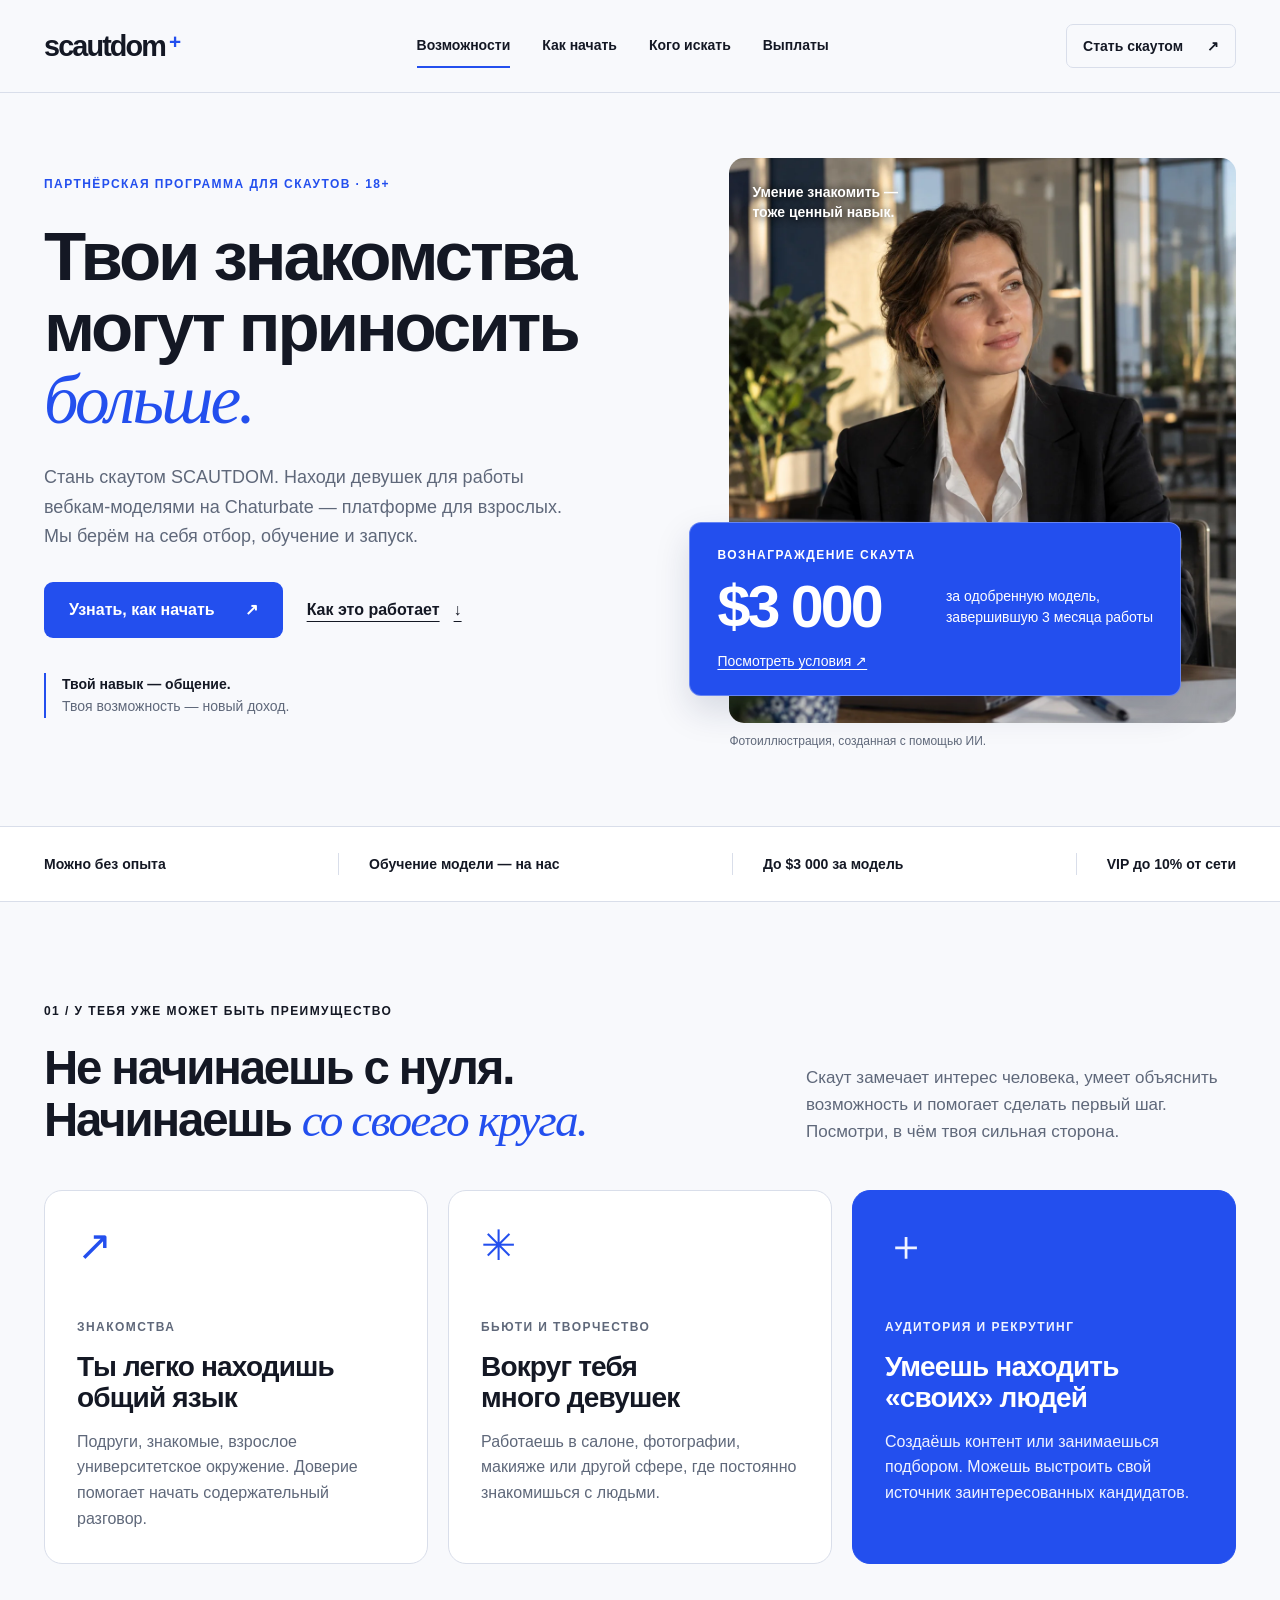
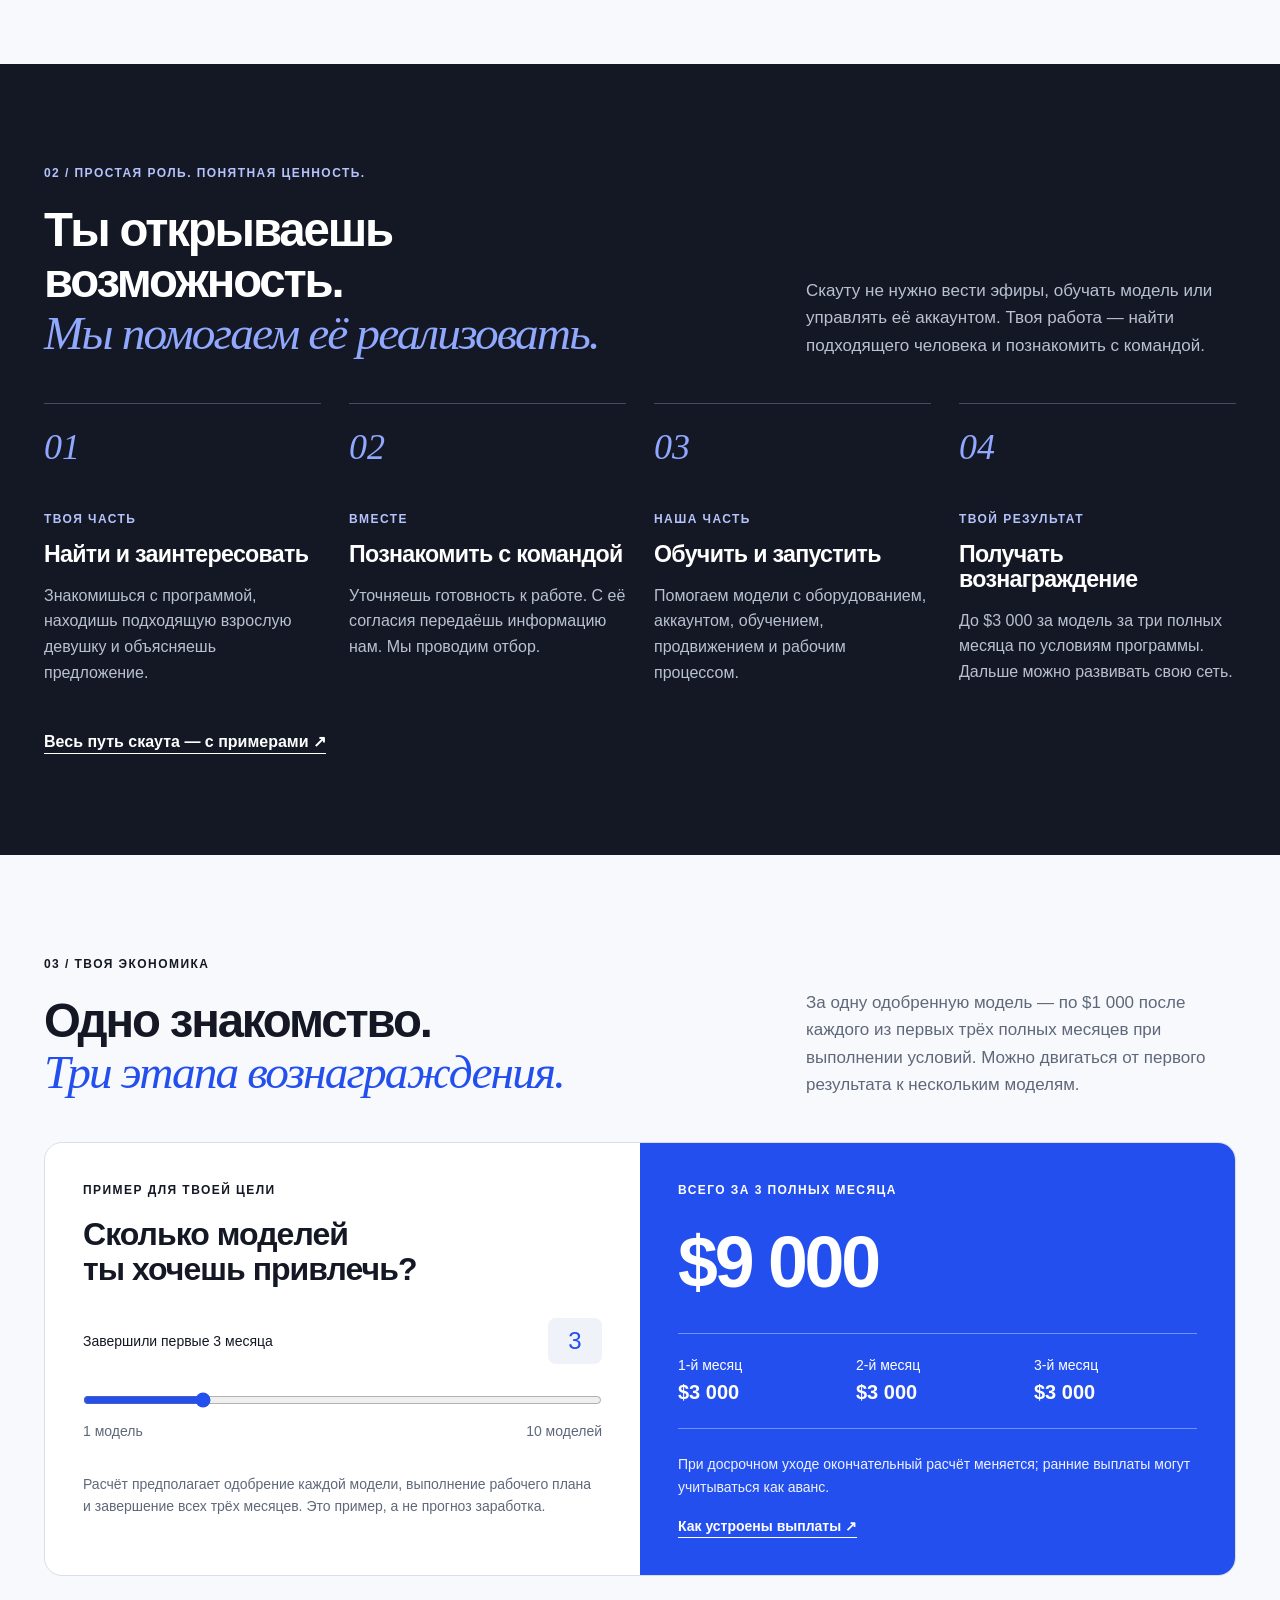
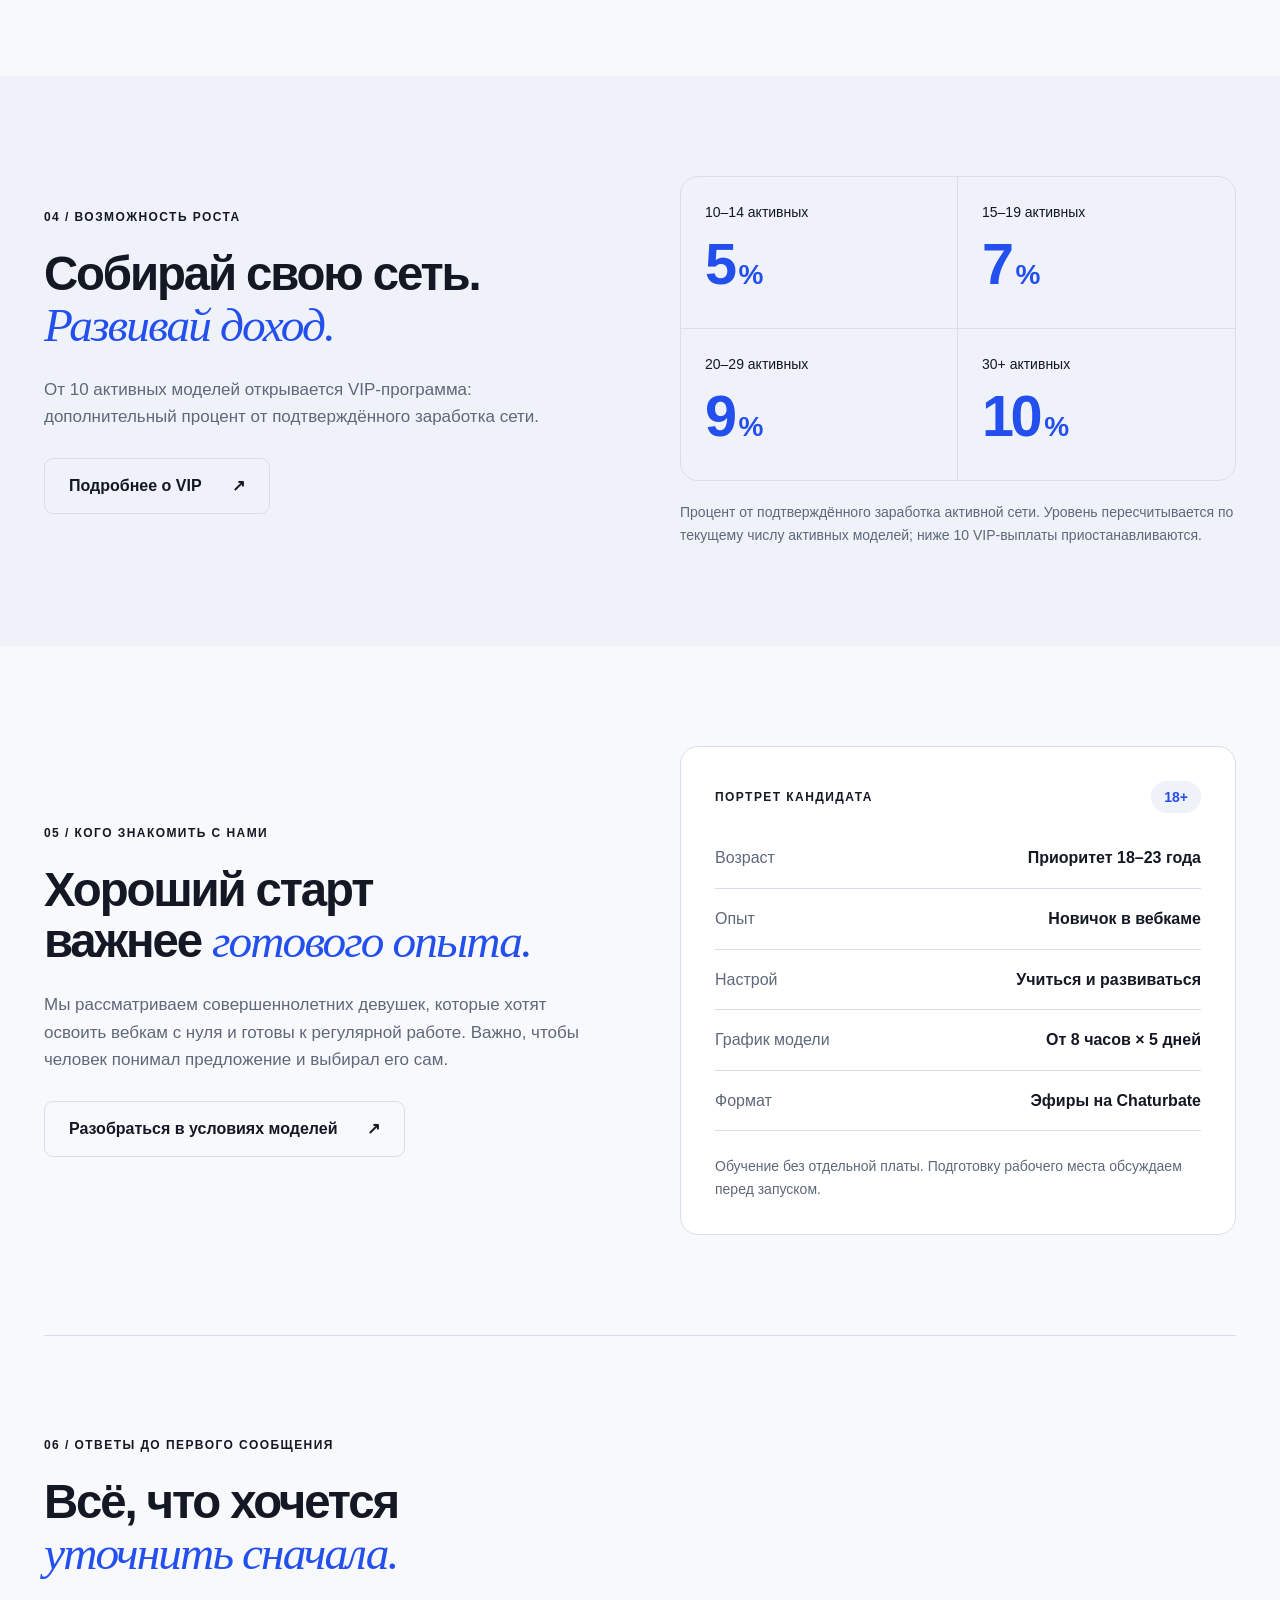
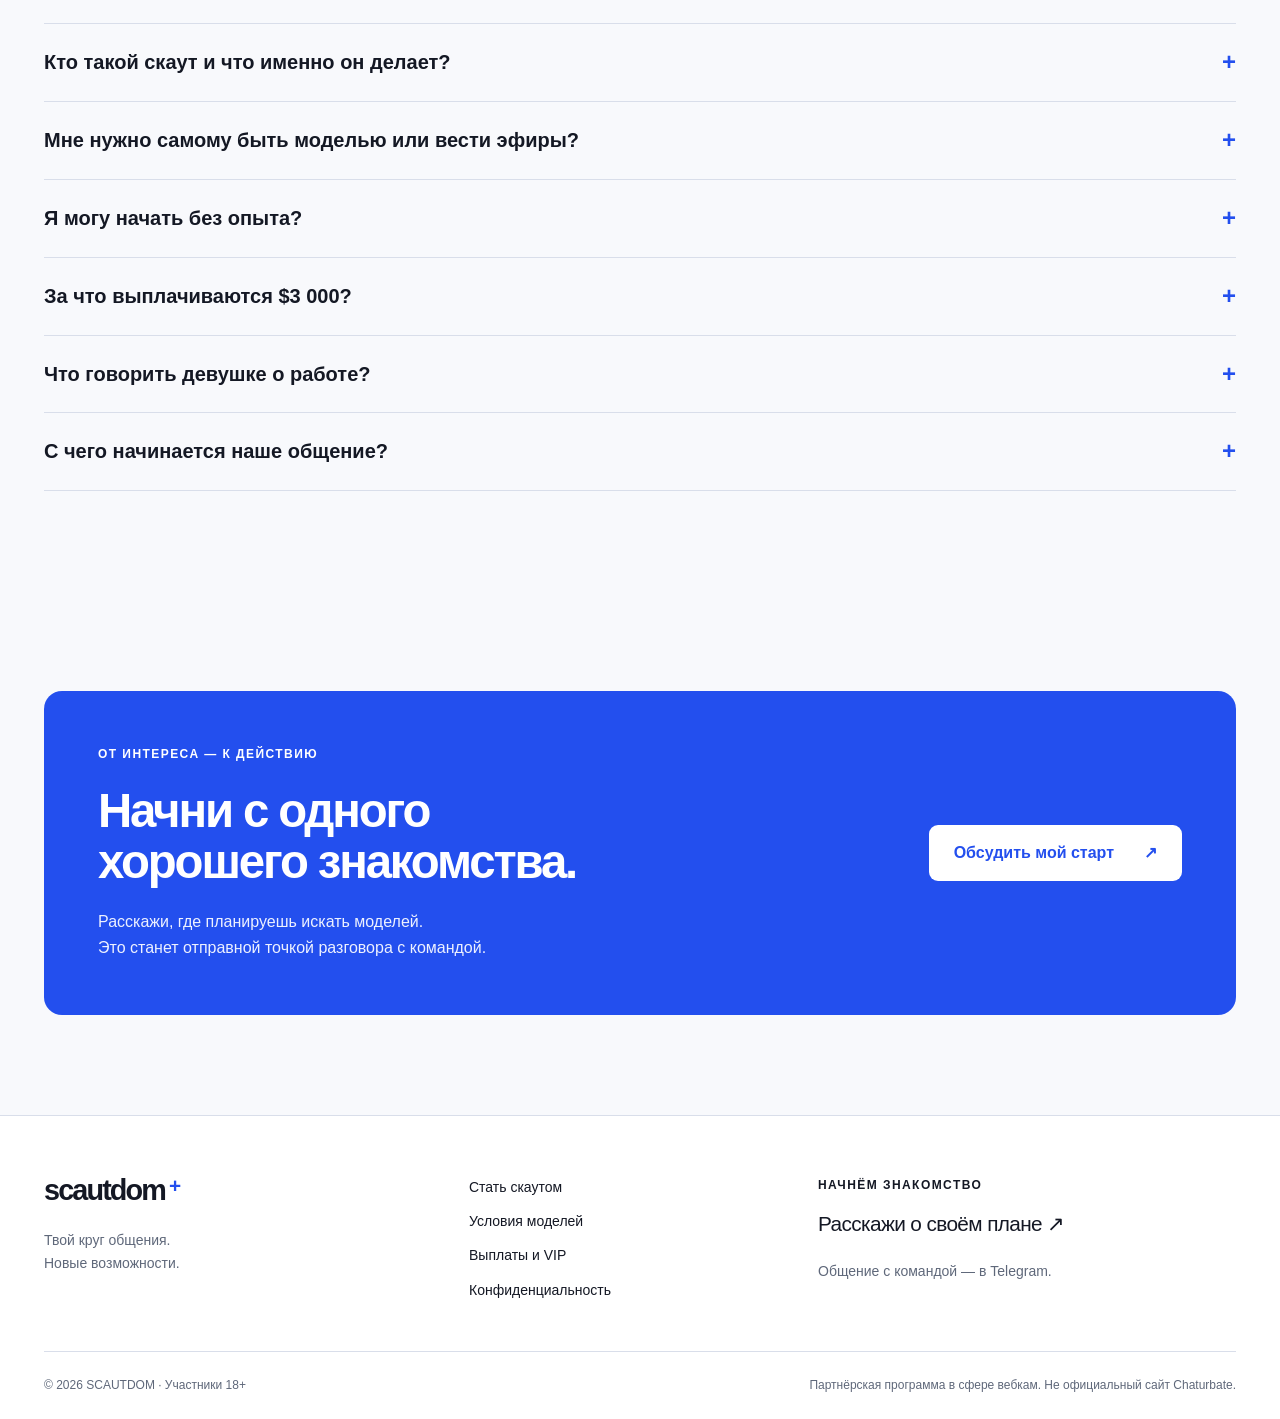
==== index.html @ 53f58d5b "Rebuild SCAUTDOM scout recruitment site with qualified Telegram applications" ====
<!doctype html><html lang="ru"><head><meta charset="utf-8"><meta name="viewport" content="width=device-width, initial-scale=1"><meta name="theme-color" content="#f8f9fc"><meta name="referrer" content="strict-origin-when-cross-origin"><title>SCAUTDOM — стань скаутом и развивай свой доход</title><meta name="description" content="Находи взрослых моделей для Chaturbate. До $3 000 за модель по условиям программы, обучение и запуск на стороне команды, VIP от активной сети."><link rel="canonical" href="https://www.scautdom.com/"><meta property="og:type" content="website"><meta property="og:locale" content="ru_RU"><meta property="og:site_name" content="SCAUTDOM"><meta property="og:title" content="SCAUTDOM — стань скаутом и развивай свой доход"><meta property="og:description" content="Находи взрослых моделей для Chaturbate. До $3 000 за модель по условиям программы, обучение и запуск на стороне команды, VIP от активной сети."><meta property="og:url" content="https://www.scautdom.com/"><link rel="icon" href="/assets/favicon.svg" type="image/svg+xml"><link rel="stylesheet" href="/assets/site.css?v=scout-20260905b"><script src="/assets/lead-core.js?v=scout-20260905b" defer></script><script src="/assets/site.js?v=scout-20260905b" defer></script></head><body data-release="scout-20260905b"><a class="skip" href="#main">К содержанию</a><header class="header"><div class="wrap header-inner"><a class="brand" href="/" aria-label="SCAUTDOM, главная">scautdom<span aria-hidden="true">+</span></a><nav class="desktop-nav" aria-label="Основная навигация"><a href="/index.html" aria-current="page">Возможности</a><a href="/scout.html">Как начать</a><a href="/model.html">Кого искать</a><a href="/payments.html">Выплаты</a></nav><a class="header-cta" href="/scout.html#apply">Стать скаутом <span aria-hidden="true">↗</span></a><details class="mobile-nav"><summary>Меню</summary><nav aria-label="Мобильная навигация"><a href="/index.html" aria-current="page">Возможности</a><a href="/scout.html">Как начать</a><a href="/model.html">Кого искать</a><a href="/payments.html">Выплаты</a><a href="/scout.html#apply">Стать скаутом</a></nav></details></div></header><main id="main"><section class="hero wrap"><div class="hero-copy"><span class="eyebrow">Партнёрская программа для скаутов · 18+</span><h1>Твои знакомства<br>могут приносить<br><em>больше.</em></h1><p class="hero-lead">Стань скаутом SCAUTDOM. Находи девушек для работы вебкам-моделями на Chaturbate — платформе для взрослых. Мы берём на себя отбор, обучение и запуск.</p><div class="actions"><a class="button primary" href="/scout.html#apply">Узнать, как начать<span aria-hidden="true">↗</span></a><a class="text-link" href="#how">Как это работает <span aria-hidden="true">↓</span></a></div><div class="hero-bottom"><span>Твой навык — общение.</span><span>Твоя возможность — новый доход.</span></div></div><figure class="hero-visual"><img src="/assets/scout.svg" alt="Иллюстрация: взрослая девушка работает за ноутбуком в светлом офисе" width="1122" height="1402" fetchpriority="high"><div class="photo-label">Умение знакомить —<br>тоже ценный навык.</div><div class="payout-float"><span class="eyebrow">Вознаграждение скаута</span><strong>$3 000</strong><span>за одобренную модель,<br>завершившую 3 месяца работы</span><a href="/payments.html">Посмотреть условия ↗</a></div><figcaption>Фотоиллюстрация, созданная с помощью ИИ.</figcaption></figure></section><div class="benefit-strip"><div class="wrap"><span>Можно без опыта</span><span>Обучение модели — на нас</span><span>До $3 000 за модель</span><span>VIP до 10% от сети</span></div></div>
<section class="section wrap" id="opportunity"><div class="section-head"><div><span class="eyebrow">01 / У тебя уже может быть преимущество</span><h2>Не начинаешь с нуля.<br>Начинаешь <em>со своего круга.</em></h2></div><p>Скаут замечает интерес человека, умеет объяснить возможность и помогает сделать первый шаг. Посмотри, в чём твоя сильная сторона.</p></div><div class="audience-grid"><article class="audience-card"><span class="card-symbol" aria-hidden="true">↗</span><span class="eyebrow">Знакомства</span><h3>Ты легко находишь<br>общий язык</h3><p>Подруги, знакомые, взрослое университетское окружение. Доверие помогает начать содержательный разговор.</p></article><article class="audience-card"><span class="card-symbol" aria-hidden="true">✳</span><span class="eyebrow">Бьюти и творчество</span><h3>Вокруг тебя<br>много девушек</h3><p>Работаешь в салоне, фотографии, макияже или другой сфере, где постоянно знакомишься с людьми.</p></article><article class="audience-card blue-card"><span class="card-symbol" aria-hidden="true">＋</span><span class="eyebrow">Аудитория и рекрутинг</span><h3>Умеешь находить<br>«своих» людей</h3><p>Создаёшь контент или занимаешься подбором. Можешь выстроить свой источник заинтересованных кандидатов.</p></article></div></section>
<section class="section ink" id="how"><div class="wrap"><div class="section-head"><div><span class="eyebrow">02 / Простая роль. Понятная ценность.</span><h2>Ты открываешь возможность.<br><em>Мы помогаем её реализовать.</em></h2></div><p>Скауту не нужно вести эфиры, обучать модель или управлять её аккаунтом. Твоя работа — найти подходящего человека и познакомить с командой.</p></div><ol class="timeline"><li><span class="step-no">01</span><div><span class="eyebrow">Твоя часть</span><h3>Найти и заинтересовать</h3><p>Знакомишься с программой, находишь подходящую взрослую девушку и объясняешь предложение.</p></div></li><li><span class="step-no">02</span><div><span class="eyebrow">Вместе</span><h3>Познакомить с командой</h3><p>Уточняешь готовность к работе. С её согласия передаёшь информацию нам. Мы проводим отбор.</p></div></li><li><span class="step-no">03</span><div><span class="eyebrow">Наша часть</span><h3>Обучить и запустить</h3><p>Помогаем модели с оборудованием, аккаунтом, обучением, продвижением и рабочим процессом.</p></div></li><li><span class="step-no">04</span><div><span class="eyebrow">Твой результат</span><h3>Получать вознаграждение</h3><p>До $3 000 за модель за три полных месяца по условиям программы. Дальше можно развивать свою сеть.</p></div></li></ol><a class="text-link" href="/scout.html">Весь путь скаута — с примерами ↗</a></div></section>
<section class="section wrap" id="income"><div class="section-head"><div><span class="eyebrow">03 / Твоя экономика</span><h2>Одно знакомство.<br><em>Три этапа вознаграждения.</em></h2></div><p>За одну одобренную модель — по $1 000 после каждого из первых трёх полных месяцев при выполнении условий. Можно двигаться от первого результата к нескольким моделям.</p></div><div class="calculator" data-scout-calculator><div class="calc-controls"><span class="eyebrow">Пример для твоей цели</span><h3>Сколько моделей<br>ты хочешь привлечь?</h3><div class="range-heading"><label for="model-count">Завершили первые 3 месяца</label><output id="model-count-label" for="model-count">3</output></div><input id="model-count" type="range" min="1" max="10" step="1" value="3" aria-describedby="calc-note"><div class="range-labels"><span>1 модель</span><span>10 моделей</span></div><p id="calc-note" class="small">Расчёт предполагает одобрение каждой модели, выполнение рабочего плана и завершение всех трёх месяцев. Это пример, а не прогноз заработка.</p></div><div class="calc-result"><span class="eyebrow">Всего за 3 полных месяца</span><output class="calc-total" data-total aria-live="polite">$9 000</output><div class="calc-months"><div><span>1-й месяц</span><strong data-month>$3 000</strong></div><div><span>2-й месяц</span><strong data-month>$3 000</strong></div><div><span>3-й месяц</span><strong data-month>$3 000</strong></div></div><p class="small">При досрочном уходе окончательный расчёт меняется; ранние выплаты могут учитываться как аванс.</p><a class="text-link" href="/payments.html#early">Как устроены выплаты ↗</a></div></div></section>
<section class="section soft"><div class="wrap split"><div><span class="eyebrow">04 / Возможность роста</span><h2>Собирай свою сеть.<br><em>Развивай доход.</em></h2><p>От 10 активных моделей открывается VIP-программа: дополнительный процент от подтверждённого заработка сети.</p><a class="button outline" href="/payments.html#vip">Подробнее о VIP<span aria-hidden="true">↗</span></a></div><div><div class="vip-levels"><div><span>10–14 активных</span><strong>5<small>%</small></strong></div><div><span>15–19 активных</span><strong>7<small>%</small></strong></div><div><span>20–29 активных</span><strong>9<small>%</small></strong></div><div><span>30+ активных</span><strong>10<small>%</small></strong></div></div><p class="small">Процент от подтверждённого заработка активной сети. Уровень пересчитывается по текущему числу активных моделей; ниже 10 VIP-выплаты приостанавливаются.</p></div></div></section>
<section class="section wrap"><div class="split candidate-preview"><div><span class="eyebrow">05 / Кого знакомить с нами</span><h2>Хороший старт<br>важнее <em>готового опыта.</em></h2><p>Мы рассматриваем совершеннолетних девушек, которые хотят освоить вебкам с нуля и готовы к регулярной работе. Важно, чтобы человек понимал предложение и выбирал его сам.</p><a class="button outline" href="/model.html">Разобраться в условиях моделей<span aria-hidden="true">↗</span></a></div><div class="profile-card"><div class="profile-title"><span class="eyebrow">Портрет кандидата</span><span class="tag">18+</span></div><dl><div><dt>Возраст</dt><dd>Приоритет 18–23 года</dd></div><div><dt>Опыт</dt><dd>Новичок в вебкаме</dd></div><div><dt>Настрой</dt><dd>Учиться и развиваться</dd></div><div><dt>График модели</dt><dd>От 8 часов × 5 дней</dd></div><div><dt>Формат</dt><dd>Эфиры на Chaturbate</dd></div></dl><p class="small">Обучение без отдельной платы. Подготовку рабочего места обсуждаем перед запуском.</p></div></div></section>
<section class="section wrap line-top"><div class="section-head"><div><span class="eyebrow">06 / Ответы до первого сообщения</span><h2>Всё, что хочется<br><em>уточнить сначала.</em></h2></div></div><div class="faq"><details><summary>Кто такой скаут и что именно он делает?<span aria-hidden="true">+</span></summary><div class="answer">Скаут — партнёр по поиску моделей. Он находит совершеннолетнюю девушку, объясняет работу в вебкаме, уточняет её готовность и с её согласия знакомит с компанией. Обучение, эфиры и сопровождение модели берёт на себя команда.</div></details><details><summary>Мне нужно самому быть моделью или вести эфиры?<span aria-hidden="true">+</span></summary><div class="answer">Нет. Роль скаута — знакомить подходящих кандидатов с командой. Работа модели и её график — отдельная роль.</div></details><details><summary>Я могу начать без опыта?<span aria-hidden="true">+</span></summary><div class="answer">Да. Начни с инструкции и понимания условий. На первом обращении расскажи, где собираешься искать людей: личные знакомства, собственная аудитория или опыт в подборе.</div></details><details><summary>За что выплачиваются $3 000?<span aria-hidden="true">+</span></summary><div class="answer">За одобренную модель, которая выполняет согласованный план и завершает первые три полных месяца работы. Выплаты распределены по $1 000 на месяц. При досрочном уходе действует перерасчёт. <a href="/payments.html#early">Разобрать примеры</a>.</div></details><details><summary>Что говорить девушке о работе?<span aria-hidden="true">+</span></summary><div class="answer">Сразу объясни, что речь о вебкаме на Chaturbate — платформе для взрослых. Затем расскажи об обучении, поддержке, графике и доле дохода. На странице <a href="/model.html">«Кого искать»</a> всё собрано для такого разговора.</div></details><details><summary>С чего начинается наше общение?<span aria-hidden="true">+</span></summary><div class="answer">С твоего источника кандидатов и плана. Короткая анкета подготовит сообщение в Telegram, чтобы команда сразу понимала твою ситуацию. Отправишь его после проверки текста.</div></details></div></section><section class="wrap section"><div class="cta-panel"><div><span class="eyebrow">От интереса — к действию</span><h2>Начни с одного<br>хорошего знакомства.</h2><p>Расскажи, где планируешь искать моделей.<br>Это станет отправной точкой разговора с командой.</p></div><a class="button white" href="/scout.html#apply">Обсудить мой старт<span aria-hidden="true">↗</span></a></div></section></main><footer class="footer"><div class="wrap"><div class="footer-top"><div><a class="brand" href="/">scautdom<span aria-hidden="true">+</span></a><p>Твой круг общения.<br>Новые возможности.</p></div><nav aria-label="Внизу страницы"><a href="/scout.html">Стать скаутом</a><a href="/model.html">Условия моделей</a><a href="/payments.html">Выплаты и VIP</a><a href="/privacy.html">Конфиденциальность</a></nav><div><span class="eyebrow">Начнём знакомство</span><a class="footer-contact" href="/scout.html#apply">Расскажи о своём плане ↗</a><p>Общение с командой — в Telegram.</p></div></div><div class="footer-bottom"><span>© 2026 SCAUTDOM · Участники 18+</span><span>Партнёрская программа в сфере вебкам. Не официальный сайт Chaturbate.</span></div></div></footer><div class="mobile-bar"><span>Твой старт в скаутинге</span><a href="/scout.html#apply">Начать ↗</a></div></body></html>
---- assets/site.css ----
:root{--ink:#141824;--blue:#234fee;--paper:#f8f9fc;--soft:#eff2f8;--line:#d9deea;--muted:#5f687a;--wrap:1240px;--radius:18px;color-scheme:light;font-family:Arial,Helvetica,sans-serif;font-size:16px}*{box-sizing:border-box}html{scroll-behavior:smooth;scroll-padding-top:105px}body{margin:0;color:var(--ink);background:var(--paper);line-height:1.6}button,input,select,textarea{font:inherit}button,a,input,select,textarea{-webkit-tap-highlight-color:transparent}button,a{touch-action:manipulation}a{color:inherit;text-decoration:none}button{cursor:pointer}img{max-width:100%;display:block}h1,h2,h3,p,figure,blockquote{margin:0}h1,h2,h3{font-weight:600;letter-spacing:-.045em;line-height:1.08}h1{font-size:clamp(2.8rem,5.3vw,4.85rem)}h2{font-size:clamp(2rem,3.7vw,3.3rem)}h3{font-size:1.5rem;letter-spacing:-.03em}em{font-family:Georgia,'Times New Roman',serif;font-weight:400;color:var(--blue);letter-spacing:-.04em}p{color:var(--muted)}p+p{margin-top:1rem}strong{font-weight:600}small,.small{font-size:.875rem;line-height:1.6}.small{color:var(--muted)}.small a,.answer a,.check a,.prose a{text-decoration:underline;text-underline-offset:3px}.wrap{width:min(var(--wrap),calc(100% - 88px));margin-inline:auto}.eyebrow{display:block;text-transform:uppercase;font-weight:600;letter-spacing:.12em;font-size:.75rem;line-height:1.5}.section{padding-block:100px}.section-head{display:grid;grid-template-columns:1.25fr 1fr;gap:70px;align-items:end;margin-bottom:44px}.section-head .eyebrow,.split>.eyebrow,.split>div>.eyebrow{margin-bottom:22px}.section-head p{max-width:430px;justify-self:end;font-size:1.0625rem}.split{display:grid;grid-template-columns:1fr 1fr;gap:80px;align-items:center}.split h2{margin-bottom:24px}.split p{font-size:1.0625rem}.split p.small{font-size:.875rem}.split .button,.split .text-link{margin-top:28px}.line-top{border-top:1px solid var(--line)}.soft{background:var(--soft)}.muted{color:var(--muted)}.actions{display:flex;align-items:center;gap:24px;flex-wrap:wrap;margin-top:30px}.button{display:inline-flex;gap:30px;justify-content:center;align-items:center;min-height:56px;padding:15px 24px;border-radius:9px;font-weight:600;font-size:1rem;border:1px solid transparent;transition:background .18s,transform .18s;line-height:1.35}.button:hover{transform:translateY(-2px)}.primary{color:white;background:var(--blue)}.primary:hover{background:#183ed5}.outline{background:transparent;border-color:var(--line);color:var(--ink)}.outline:hover{background:#e7ebf7}.white{background:white;color:var(--blue)}.text-link{display:inline-flex;align-items:center;gap:14px;font-size:1rem;font-weight:600;text-decoration:underline;text-underline-offset:6px;border:0;background:transparent;padding:0;line-height:1.5}.skip{position:absolute;top:-80px;left:20px;padding:16px;background:var(--ink);color:white;z-index:100}.skip:focus{top:10px}:focus-visible{outline:3px solid #688cff;outline-offset:5px}button:disabled{opacity:.6;cursor:not-allowed}[hidden]{display:none!important}
.header{position:sticky;top:0;z-index:30;background:rgba(248,249,252,.97);border-bottom:1px solid var(--line)}.header-inner{height:92px;display:flex;align-items:center;justify-content:space-between;gap:32px}.brand{font-size:1.8rem;font-weight:800;letter-spacing:-.065em;line-height:1;white-space:nowrap}.brand span{display:inline-block;margin-left:4px;font-size:1.3rem;color:var(--blue);vertical-align:top}.desktop-nav{display:flex;gap:32px;font-size:.875rem;font-weight:600}.desktop-nav a{padding-block:10px;border-bottom:2px solid transparent}.desktop-nav a[aria-current=page]{border-color:var(--blue)}.desktop-nav a:hover{color:var(--blue)}.header-cta{font-size:.875rem;font-weight:600;border:1px solid var(--line);padding:10px 16px;border-radius:7px}.header-cta span{margin-left:20px}.mobile-nav{display:none}.hero{display:grid;grid-template-columns:1.18fr 1fr;gap:55px;padding-block:65px 75px;align-items:center}.hero-copy{padding-bottom:16px}.hero-copy>.eyebrow{color:var(--blue);margin-bottom:28px}.hero h1{font-size:clamp(3rem,5.4vw,4.8rem);line-height:1.03;margin-bottom:28px}.hero-lead{font-size:1.125rem;max-width:530px;line-height:1.65}.hero-bottom{display:flex;flex-direction:column;border-left:2px solid var(--blue);padding-left:16px;font-size:.875rem;line-height:1.6;margin-top:35px;color:var(--muted)}.hero-bottom span:first-child{color:var(--ink);font-weight:600}.hero-visual{position:relative;padding:0 0 28px 15px;min-width:0}.hero-visual>img{width:100%;height:565px;object-fit:cover;object-position:50% 38%;border-radius:15px}.photo-label{position:absolute;top:25px;left:38px;color:white;font-size:.875rem;line-height:1.4;text-shadow:0 1px 10px #000;font-weight:600}.payout-float{position:absolute;bottom:55px;left:-25px;right:55px;background:var(--blue);border:1px solid rgba(255,255,255,.3);color:white;border-radius:12px;padding:23px 27px;box-shadow:0 15px 35px #14204b25;display:grid;grid-template-columns:1fr auto;gap:6px 16px}.payout-float>.eyebrow{grid-column:1/-1}.payout-float>strong{font-size:3.7rem;letter-spacing:-.05em;line-height:1.25}.payout-float>span:not(.eyebrow){font-size:.875rem;align-self:center;line-height:1.45}.payout-float>a{grid-column:1/-1;font-size:.875rem;text-decoration:underline;text-underline-offset:3px}.hero-visual figcaption{position:absolute;bottom:0;left:15px;font-size:.75rem;color:var(--muted)}.benefit-strip{border-block:1px solid var(--line);background:white}.benefit-strip>.wrap{display:flex;justify-content:space-between;gap:24px;padding-block:26px}.benefit-strip span{font-size:.875rem;font-weight:600}.benefit-strip span:not(:first-child){border-left:1px solid var(--line);padding-left:30px}.audience-grid{display:grid;grid-template-columns:repeat(3,1fr);gap:20px}.audience-card{padding:32px;background:white;border:1px solid var(--line);border-radius:var(--radius);display:flex;flex-direction:column;align-items:start}.card-symbol{display:block;font-size:2.6rem;font-weight:400;line-height:1.1;color:var(--blue);margin-bottom:50px}.audience-card .eyebrow{color:var(--muted);margin-bottom:16px}.audience-card h3{font-size:1.75rem;margin-bottom:16px}.blue-card{background:var(--blue);color:white;border-color:var(--blue)}.blue-card p,.blue-card .eyebrow,.blue-card .card-symbol{color:#f0f3ff}.ink{background:var(--ink);color:white}.ink p{color:#b9c1d1}.ink em{color:#91a8ff}.ink .eyebrow{color:#b5c3fc}.ink .text-link{color:white}.timeline{list-style:none;padding:0;margin:0;display:grid;grid-template-columns:repeat(4,1fr);gap:28px}.timeline li{border-top:1px solid var(--line);padding-top:25px}.ink .timeline li{border-color:#434b5f}.step-no{font-size:2.25rem;color:var(--blue);line-height:1;display:block;margin-bottom:45px;font-family:Georgia,serif;font-style:italic}.ink .step-no{color:#91a8ff}.timeline h3{font-size:1.45rem;margin-bottom:16px}.timeline .eyebrow{font-size:.75rem;margin-bottom:14px}.timeline p{font-size:1rem}.ink .timeline+.text-link{margin-top:45px}.calculator{display:grid;grid-template-columns:1fr 1fr;border:1px solid var(--line);border-radius:var(--radius);overflow:hidden;background:white}.calc-controls{padding:38px}.calc-controls h3{font-size:2rem;margin-block:18px 32px}.range-heading{display:flex;justify-content:space-between;gap:16px;align-items:center;font-size:.875rem}.range-heading output{display:block;font-size:1.5rem;background:var(--soft);min-width:54px;text-align:center;padding:4px 12px;border-radius:8px;color:var(--blue)}input[type=range]{width:100%;margin:24px 0 8px;accent-color:var(--blue);height:24px;cursor:pointer}.range-labels{display:flex;justify-content:space-between;font-size:.875rem;color:var(--muted);margin-bottom:30px}.calc-result{background:var(--blue);color:white;padding:38px;display:flex;flex-direction:column;justify-content:center}.calc-total{display:block;font-size:clamp(3rem,5.6vw,5rem);font-weight:600;letter-spacing:-.045em;line-height:1.2;margin:20px 0 28px}.calc-months{display:grid;grid-template-columns:repeat(3,1fr);gap:15px;border-block:1px solid #7490ff;padding-block:20px;margin-bottom:24px}.calc-months span{font-size:.875rem;display:block}.calc-months strong{font-size:1.25rem;white-space:nowrap}.calc-result .small{color:#eff2ff;margin-bottom:18px}.calc-result .text-link{font-size:.875rem}.vip-levels{display:grid;grid-template-columns:repeat(2,1fr);gap:0;border:1px solid var(--line);border-radius:var(--radius);overflow:hidden;margin-bottom:20px}.vip-levels>div{padding:24px}.vip-levels>div:nth-child(odd){border-right:1px solid var(--line)}.vip-levels>div:nth-child(-n+2){border-bottom:1px solid var(--line)}.vip-levels span{display:block;font-size:.875rem}.vip-levels strong{display:block;font-size:3.6rem;letter-spacing:-.06em;line-height:1.4;color:var(--blue)}.vip-levels small{font-size:1.75rem;margin-left:5px}.ink .vip-levels{grid-template-columns:repeat(4,1fr);border-color:#434b5f}.ink .vip-levels>div{border:0;border-right:1px solid #434b5f}.ink .vip-levels>div:last-child{border:0}.ink .vip-levels strong{color:#91a8ff}.vip-example{padding-top:40px;margin-top:40px;border-top:1px solid #434b5f}.vip-example h3{margin-block:18px;font-size:1.8rem}.profile-card{padding:34px;background:white;border:1px solid var(--line);border-radius:var(--radius)}.profile-title{display:flex;align-items:center;justify-content:space-between}.tag{padding:5px 13px;background:var(--soft);border-radius:30px;color:var(--blue);font-weight:600;font-size:.875rem}dl{margin:15px 0 24px}dl>div{display:flex;justify-content:space-between;gap:20px;padding:17px 0;border-bottom:1px solid var(--line)}dt{color:var(--muted)}dd{margin:0;text-align:right;font-weight:600}.faq{border-top:1px solid var(--line)}.faq details{border-bottom:1px solid var(--line)}.faq summary{display:flex;justify-content:space-between;gap:20px;list-style:none;padding:24px 0;cursor:pointer;font-size:1.25rem;line-height:1.4;font-weight:600}.faq summary::-webkit-details-marker{display:none}.faq summary>span{color:var(--blue);font-size:1.5rem;line-height:1.2}.faq details[open] summary>span{transform:rotate(45deg)}.answer{max-width:880px;padding:0 45px 28px 0;color:var(--muted);font-size:1.0625rem;line-height:1.7}.cta-panel{background:var(--blue);color:white;border-radius:var(--radius);padding:54px;display:flex;justify-content:space-between;align-items:center;gap:40px}.cta-panel h2{margin-block:22px}.cta-panel p{color:#edf1ff}.cta-panel .button{flex-shrink:0}.footer{border-top:1px solid var(--line);padding-top:60px;background:white}.footer-top{display:grid;grid-template-columns:1fr .8fr 1.1fr;gap:45px;padding-bottom:50px}.footer p{font-size:.875rem;margin-top:22px}.footer nav{display:flex;flex-direction:column;gap:12px;font-size:.875rem}.footer-contact{font-size:1.3rem;letter-spacing:-.03em;display:block;margin-top:15px;line-height:1.4}.footer-bottom{border-top:1px solid var(--line);padding-block:24px;display:flex;justify-content:space-between;gap:30px;font-size:.75rem;color:var(--muted)}.mobile-bar{display:none}.page-hero{padding-block:75px 65px}.page-hero>.eyebrow{color:var(--blue);margin-bottom:28px}.page-hero h1{font-size:clamp(2.6rem,5vw,4.3rem)}.page-intro{display:flex;justify-content:space-between;gap:50px;align-items:center;margin-top:34px}.page-intro>p{max-width:660px;font-size:1.125rem}.page-intro>.button{flex-shrink:0}.editorial-list>article{display:flex;gap:25px;border-top:1px solid var(--line);padding:25px 0}.editorial-list>article>span{color:var(--blue);font-size:.875rem;min-width:50px}.editorial-list h3{margin-bottom:10px}.editorial-list p{font-size:1rem}.ink .editorial-list>article{border-color:#434b5f}.ink .editorial-list>article>span{color:#91a8ff}.message-card{border:1px solid var(--line);border-radius:var(--radius);background:white;padding:34px}.message-card blockquote{font-size:1.125rem;line-height:1.65;margin-top:26px}.question-grid{display:grid;grid-template-columns:repeat(3,1fr);gap:35px}.question-grid article{border-top:1px solid #434b5f;padding-top:25px}.question-grid span{color:#91a8ff;font-size:.875rem}.question-grid h3{margin:20px 0 15px}.simple-list{padding-left:22px}.simple-list li{padding:8px 0}.application{background:var(--soft)}.application-grid{display:grid;grid-template-columns:.9fr 1.1fr;gap:80px;align-items:start}.application-grid>div:first-child{position:sticky;top:135px}.application h2{margin-block:22px}.application p{font-size:1.0625rem}.application p.small{font-size:.875rem}.application-note{margin-block:35px;padding-left:20px;border-left:2px solid var(--blue)}.application-note p{font-size:1rem;margin-top:10px}.quiz{padding:36px;background:white;border:1px solid var(--line);border-radius:var(--radius);min-width:0}.quiz-top{display:flex;justify-content:space-between;align-items:center;gap:20px;border-bottom:1px solid var(--line);padding-bottom:20px;margin-bottom:28px}.quiz-top p{font-size:.875rem;font-weight:600;color:var(--blue)}.progress{display:flex;gap:4px}.progress i{width:25px;height:4px;background:var(--line);border-radius:3px}.progress i.active{background:var(--blue)}fieldset{border:0;padding:0;margin:0;min-width:0}legend{font-size:1.75rem;line-height:1.18;letter-spacing:-.03em;font-weight:600;padding:0;margin-bottom:18px;width:100%}.choices{display:grid;gap:12px;margin-top:25px}.choice{border:1px solid var(--line);border-radius:10px;padding:17px 18px;display:flex;gap:14px;align-items:center;cursor:pointer;transition:border-color .18s,background .18s}.choice:has(input:checked){border-color:var(--blue);background:#eff3ff}.choice input{width:18px;height:18px;accent-color:var(--blue);flex-shrink:0}.choice strong{display:block}.choice small{display:block;color:var(--muted)}.quiz-actions{display:flex;justify-content:flex-end;align-items:center;gap:25px;margin-top:24px}.back{background:none;border:0;padding:10px 0;font-size:.875rem;text-decoration:underline;text-underline-offset:4px}.field{display:block;margin-top:19px}.field>span{display:block;font-size:.875rem;font-weight:600;margin-bottom:7px}.field small{font-weight:400;color:var(--muted)}input:not([type=radio]):not([type=checkbox]):not([type=range]),select,textarea{width:100%;border:1px solid var(--line);border-radius:8px;padding:12px 14px;background:white;color:var(--ink);min-height:49px}textarea{resize:vertical;line-height:1.5}input::placeholder,textarea::placeholder{color:#71798a}.check{display:flex;gap:12px;align-items:start;margin-top:20px;font-size:.875rem;color:var(--muted)}.check input{width:18px;height:18px;margin:3px 0 0;flex-shrink:0;accent-color:var(--blue)}.route-tip{font-size:1rem!important;background:var(--soft);padding:15px 18px;border-radius:8px;line-height:1.55}.form-error{color:#a02323!important;font-size:.875rem!important;margin-top:15px}.quiz .actions{gap:12px}.quiz .button{font-size:.875rem;padding:14px 18px}.quiz .review-message{font-size:.875rem;background:var(--paper)}.quiz .actions+p{margin-top:16px}.model-share{padding:38px;background:var(--blue);color:white;border-radius:var(--radius)}.model-share>strong{display:block;font-size:7rem;line-height:1.4;letter-spacing:-.07em}.model-share>strong>span{font-size:3rem}.model-share p{color:#edf1ff}.table-wrap{overflow-x:auto;border:1px solid var(--line);border-radius:var(--radius);background:white;margin-top:35px}.table-wrap table{border-collapse:collapse;width:100%;text-align:left;font-size:1rem;line-height:1.55}.table-wrap caption{padding:22px 24px;text-align:left;font-size:1.25rem;font-weight:600}.table-wrap th{font-size:.875rem;background:var(--soft);font-weight:600}.table-wrap th,.table-wrap td{padding:20px 24px;border-bottom:1px solid var(--line);vertical-align:top}.table-wrap tr:last-child td{border-bottom:0}.table-wrap th:first-child{width:30%}.table-wrap+.small{margin-top:20px}.payment-hero{display:flex;align-items:center;gap:65px;padding:26px 0 40px}.payment-hero>strong{font-size:clamp(4rem,10vw,8.5rem);font-weight:600;letter-spacing:-.07em;color:var(--blue);line-height:1.1}.payment-hero>p{font-size:1.125rem}.payment-months{display:grid;grid-template-columns:repeat(3,1fr);gap:24px;margin-bottom:25px}.payment-months article{border-top:1px solid var(--line);padding-top:20px}.payment-months article>span{font-size:.875rem;color:var(--muted)}.payment-months h3{font-size:2.7rem;letter-spacing:-.04em;margin:15px 0}.note{padding:28px 30px;background:var(--soft);border-radius:var(--radius);margin-top:28px}.note p{margin-top:10px}.prose{max-width:800px;padding-top:20px}.prose h2{font-size:1.8rem;margin:35px 0 20px}.prose p{font-size:1.0625rem;line-height:1.8}
@media(min-width:1500px){.hero h1{font-size:4.9rem}}@media(max-width:1100px){.wrap{width:calc(100% - 56px)}.desktop-nav{gap:20px}.header-inner{gap:20px}.hero{gap:35px}.hero h1{font-size:clamp(2.8rem,5vw,4rem)}.hero-visual>img{height:535px}.payout-float{right:20px;left:-10px;padding:22px;grid-template-columns:1fr}.payout-float>strong{font-size:3rem}.payout-float>span:not(.eyebrow) br{display:none}.section-head,.split,.application-grid{gap:40px}.benefit-strip span:not(:first-child){padding-left:20px}.benefit-strip .wrap{gap:18px}.audience-card{padding:25px}.timeline{gap:20px}.calc-controls,.calc-result{padding:28px}.calc-months{gap:7px}.cta-panel{padding:40px}.footer-top{gap:30px}.header-cta{white-space:nowrap}.question-grid{gap:25px}.application-grid{grid-template-columns:.85fr 1.15fr}.quiz{padding:28px}}
@media(max-width:800px){.wrap{width:calc(100% - 40px)}.header-inner{height:76px}.brand{font-size:1.65rem}.desktop-nav{display:none}.header-cta{margin-left:auto}.mobile-nav{display:block}.mobile-nav summary{cursor:pointer;list-style:none;font-size:.875rem;padding:10px;border:1px solid var(--line);border-radius:7px}.mobile-nav summary::-webkit-details-marker{display:none}.mobile-nav nav{position:absolute;top:76px;right:20px;left:20px;padding:20px;background:white;border:1px solid var(--line);box-shadow:0 12px 25px #19244820;border-radius:0 0 12px 12px;display:flex;flex-direction:column;gap:5px}.mobile-nav nav>a{padding:10px}.hero{grid-template-columns:1fr 1fr;gap:30px;padding-block:45px 55px;align-items:start}.hero h1{font-size:2.8rem}.hero-copy>.eyebrow{font-size:.75rem;margin-bottom:20px}.hero-lead{font-size:1rem}.hero .actions{gap:20px}.hero-visual{padding-left:0}.hero-visual>img{height:475px}.hero-visual figcaption{left:0;font-size:.75rem}.photo-label{left:20px}.payout-float{left:-15px;right:15px;bottom:55px}.hero-bottom{margin-top:25px}.section{padding-block:70px}.section-head{grid-template-columns:1fr;gap:20px}.section-head p{justify-self:start;max-width:600px}.split{grid-template-columns:1fr;gap:35px}.audience-grid{gap:15px}.audience-card{padding:23px}.audience-card h3{font-size:1.4rem}.card-symbol{margin-bottom:30px}.audience-card p{font-size:.9375rem}.timeline{grid-template-columns:repeat(2,1fr);gap:35px}.step-no{margin-bottom:22px}.benefit-strip .wrap{display:grid;grid-template-columns:1fr 1fr;gap:18px 25px}.benefit-strip span:not(:first-child){border:0;padding:0}.calculator{grid-template-columns:1fr 1fr}.calc-controls h3{font-size:1.7rem}.calc-months{grid-template-columns:1fr;gap:10px}.calc-months>div{display:flex;justify-content:space-between;align-items:center}.calc-total{font-size:3rem}.application-grid{grid-template-columns:1fr;gap:35px}.application-grid>div:first-child{position:static}.application-note{margin-block:24px}.application-grid h2 br{display:none}.page-hero{padding-block:50px}.page-intro{align-items:start;flex-direction:column;gap:28px}.question-grid{grid-template-columns:repeat(2,1fr)}.footer-top{grid-template-columns:1fr 1fr}.footer-top>div:last-child{grid-column:1/-1}.footer-bottom{flex-direction:column;gap:10px}.cta-panel{flex-direction:column;align-items:start;gap:25px}.payment-hero{gap:35px}.payment-months{gap:20px}.payment-months article>span{font-size:.875rem}.payment-months h3{font-size:2.2rem}.ink .vip-levels{grid-template-columns:repeat(2,1fr)}.ink .vip-levels>div:nth-child(-n+2){border-bottom:1px solid #434b5f}.ink .vip-levels>div:nth-child(2n){border-right:0}}
@media(max-width:560px){.hero{grid-template-columns:1fr;padding-top:35px;gap:25px}.hero h1{font-size:clamp(2.25rem,10.5vw,3.7rem);margin-bottom:22px}.hero .hero-lead{font-size:1.0625rem}.hero-copy{padding:0}.hero .actions{gap:23px}.hero .button{padding-inline:20px;gap:20px}.hero-bottom{margin-top:25px}.hero-visual{margin:0;padding-bottom:25px}.hero-visual>img{height:435px;object-position:50% 29%;border-radius:12px}.photo-label{top:22px}.payout-float{left:16px;right:16px;bottom:42px;padding:18px 20px;grid-template-columns:1fr 1fr;gap:6px 10px}.payout-float>strong{font-size:2.75rem;align-self:center}.payout-float>span:not(.eyebrow){font-size:.875rem}.payout-float>span:not(.eyebrow) br{display:block}.payout-float>.eyebrow{font-size:.75rem}.payout-float>a{font-size:.875rem}.hero-visual figcaption{font-size:.75rem}.header-inner{gap:10px}.header-cta{border:0;padding:10px 4px;font-size:.875rem}.header-cta span{margin-left:3px}.mobile-nav summary{padding:8px}.section{padding-block:55px}h2{font-size:2rem;line-height:1.15}.section-head{margin-bottom:30px}.section-head .eyebrow{margin-bottom:16px}.benefit-strip .wrap{gap:16px 18px;padding-block:23px}.benefit-strip span{font-size:.875rem}.audience-grid{grid-template-columns:1fr;gap:16px}.audience-card{padding:28px;display:grid;grid-template-columns:1fr auto}.audience-card .card-symbol{grid-column:2;grid-row:1/3;margin:0;font-size:2.4rem}.audience-card>.eyebrow{grid-column:1;margin-bottom:14px}.audience-card h3{grid-column:1;grid-row:2;font-size:1.75rem}.audience-card p{grid-column:1/-1;font-size:1rem}.audience-card h3 br{display:none}.timeline{grid-template-columns:1fr;gap:24px}.timeline li{display:grid;grid-template-columns:42px 1fr;gap:16px;padding-top:24px}.timeline h3{font-size:1.4rem}.step-no{font-size:1.6rem;margin:0}.timeline .eyebrow{margin-bottom:10px}.calculator{grid-template-columns:1fr}.calc-controls,.calc-result{padding:27px}.calc-controls h3{font-size:1.9rem;margin-top:17px}.calc-result .calc-total{font-size:3.6rem;margin:15px 0 25px}.calc-months{grid-template-columns:repeat(3,1fr);gap:10px}.calc-months>div{display:block}.calc-months strong{font-size:1.2rem}.calc-months span{font-size:.875rem}.calc-result .text-link{margin-top:0}.vip-levels>div{padding:20px}.vip-levels strong{font-size:3rem}.profile-card{padding:25px}dl>div{font-size:.9375rem;gap:12px}dd{max-width:62%}.faq summary{font-size:1.1rem;padding-block:22px}.answer{padding-right:15px;font-size:1rem}.cta-panel{padding:30px}.cta-panel h2{font-size:2rem}.cta-panel .button{width:100%}.footer{padding-top:40px;padding-bottom:66px}.footer-top{gap:35px 25px}.footer-top nav{font-size:.875rem}.footer-contact{font-size:1.25rem}.footer-bottom{font-size:.75rem}.mobile-bar{display:flex;position:fixed;z-index:20;bottom:0;left:0;right:0;align-items:center;justify-content:space-between;background:var(--ink);color:white;padding:12px 20px max(12px,env(safe-area-inset-bottom));gap:20px;box-shadow:0 -5px 25px #101a2d1a}.mobile-bar>span{font-size:.875rem}.mobile-bar>a{padding:8px 15px;background:var(--blue);border-radius:6px;font-weight:600;font-size:.875rem}.page-hero h1{font-size:clamp(2.2rem,9vw,3rem);line-height:1.13}.page-intro{margin-top:24px}.page-intro p{font-size:1.0625rem}.page-hero .eyebrow{margin-bottom:20px}.editorial-list>article{gap:17px}.editorial-list>article>span{min-width:44px;font-size:.875rem}.message-card{padding:25px}.message-card blockquote{font-size:1.0625rem}.question-grid{grid-template-columns:1fr;gap:22px}.question-grid article{display:grid;grid-template-columns:35px 1fr;gap:10px}.question-grid h3{margin:0;font-size:1.4rem}.question-grid p{grid-column:2;font-size:1rem}.quiz{padding:25px}.quiz legend{font-size:1.5rem}.quiz-top{gap:10px}.progress i{width:18px}.quiz .choices{gap:10px}.choice{padding:15px 13px}.choice strong{font-size:1rem}.quiz-actions{gap:15px}.quiz-actions .button{flex:1}.quiz .actions>.button{flex:1}.check{font-size:.875rem;gap:10px}.route-tip{font-size:.9375rem!important}.application-grid h2 br{display:block}.model-share{padding:30px}.model-share>strong{font-size:6rem}.table-wrap th,.table-wrap td{padding:17px 14px;font-size:.9375rem}.table-wrap th{font-size:.875rem}.table-wrap table{min-width:320px}.table-wrap th:first-child{width:34%}.payment-hero{flex-direction:column;gap:20px;align-items:start;padding-block:30px}.payment-hero>strong{font-size:4.8rem}.payment-hero>p{font-size:1rem}.payment-months{grid-template-columns:1fr;gap:24px}.payment-months h3{font-size:2.7rem}.note{padding:25px}.vip-example h3{font-size:1.5rem;line-height:1.4}.prose h2{font-size:1.7rem}.prose p{font-size:1rem}}
@media(prefers-reduced-motion:reduce){html{scroll-behavior:auto}*,*::before,*::after{animation:none!important;transition:none!important}}

@media(max-width:370px){.header-cta{display:none}.mobile-nav{margin-left:auto}.hero .actions{gap:18px}.payout-float{grid-template-columns:1fr}.payout-float>span:not(.eyebrow) br{display:none}.payout-float>strong{font-size:2.6rem}}
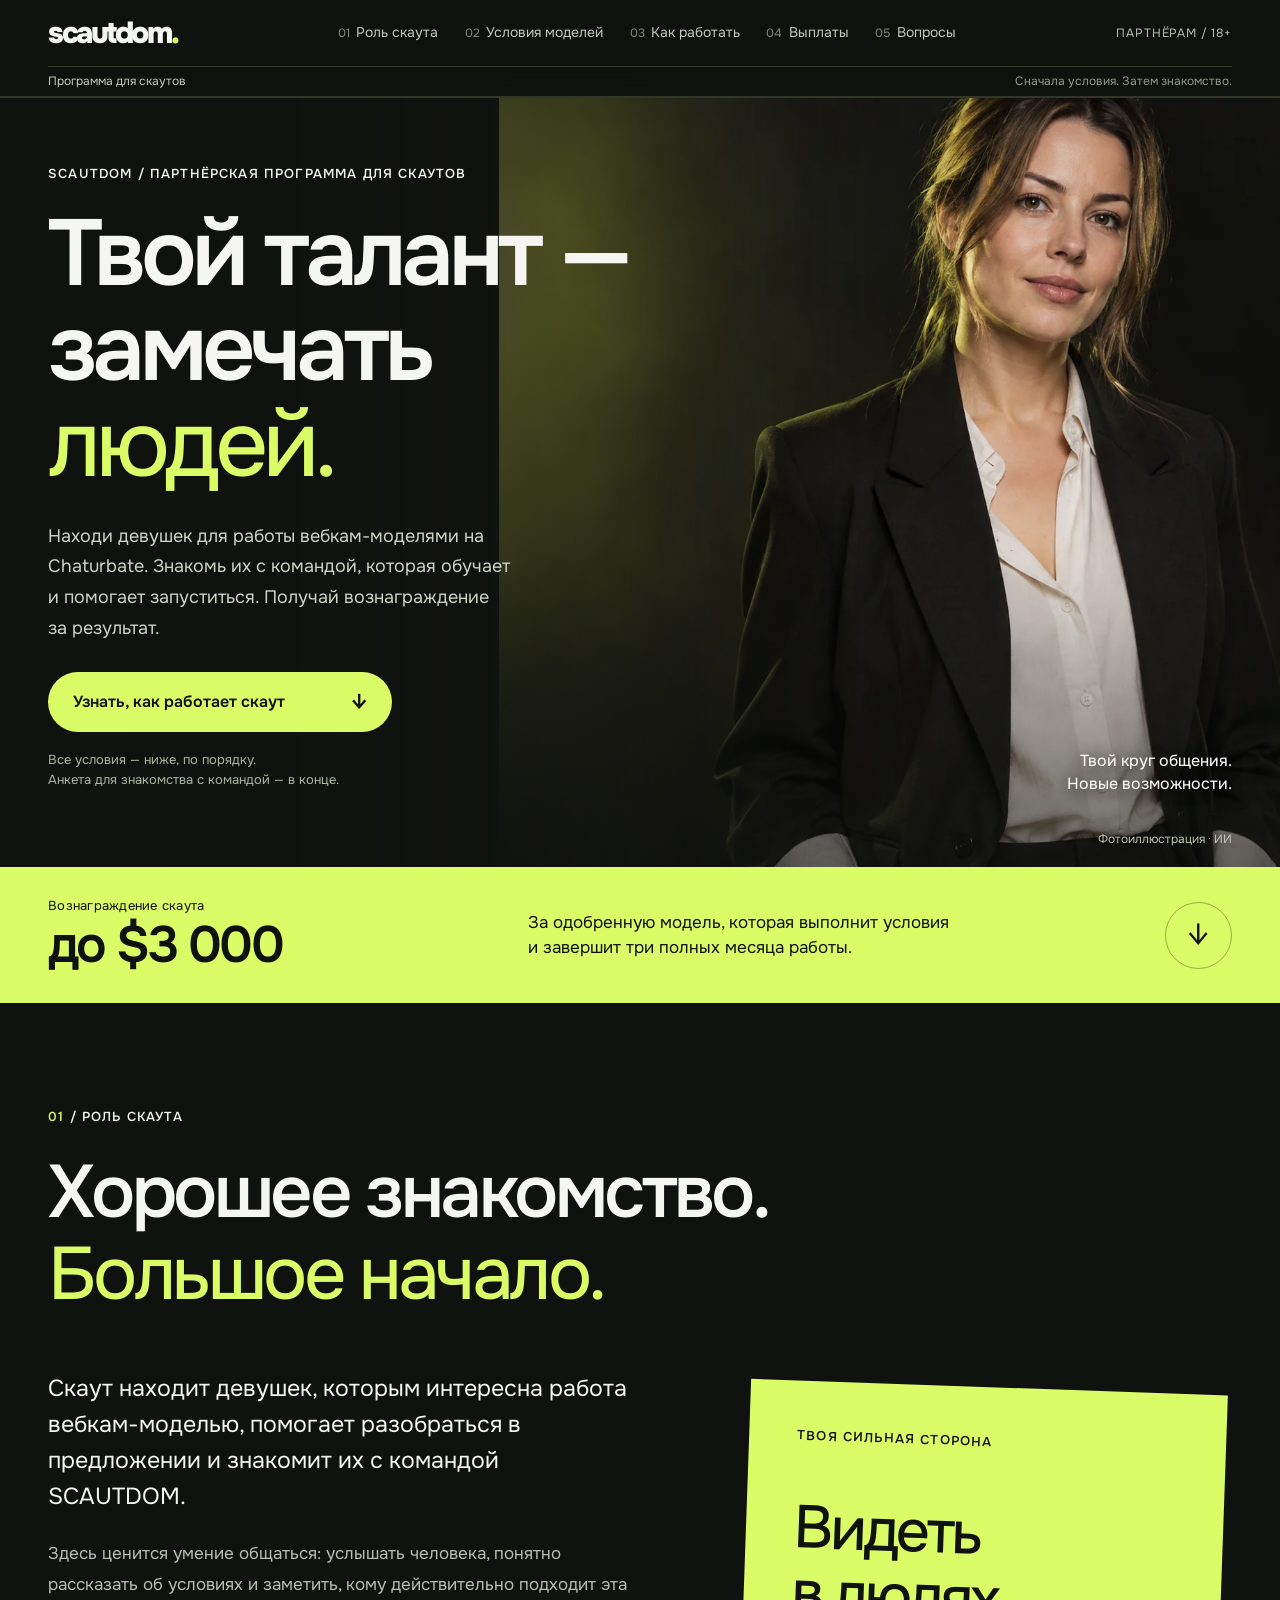
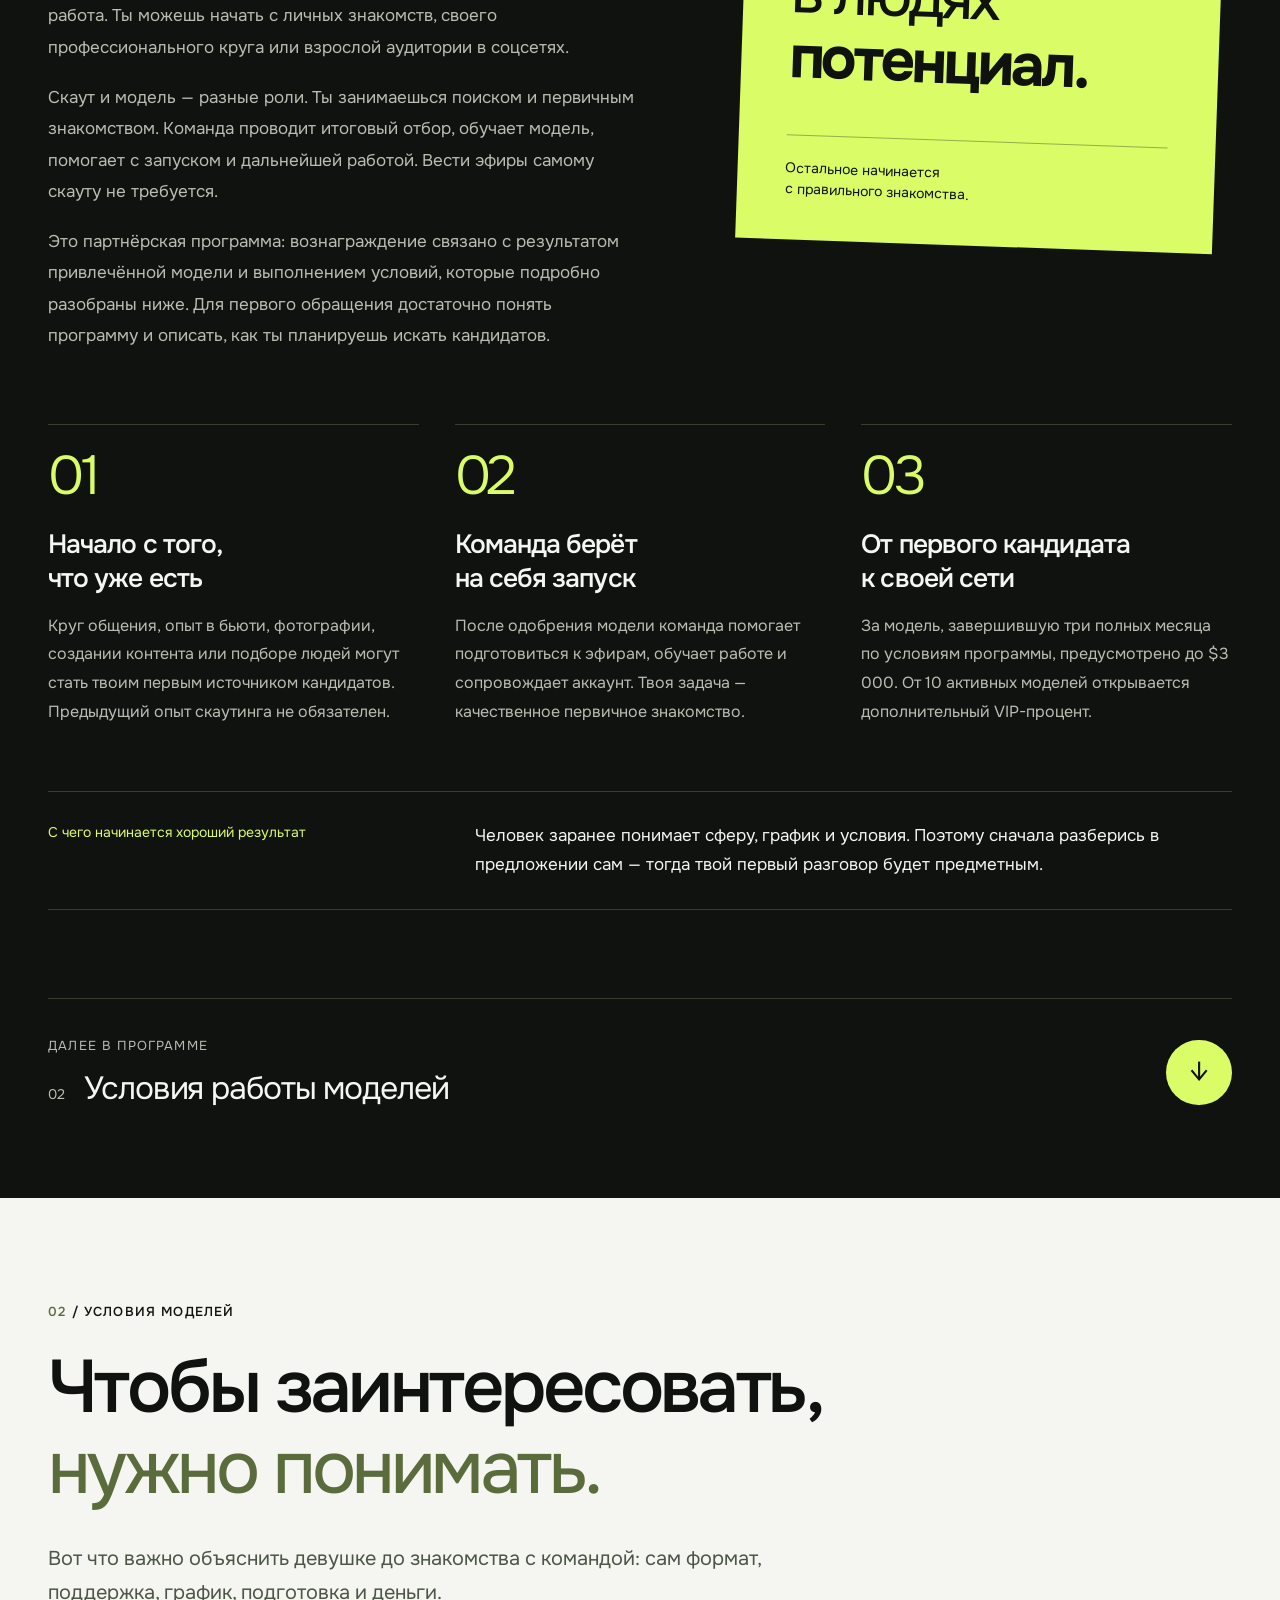
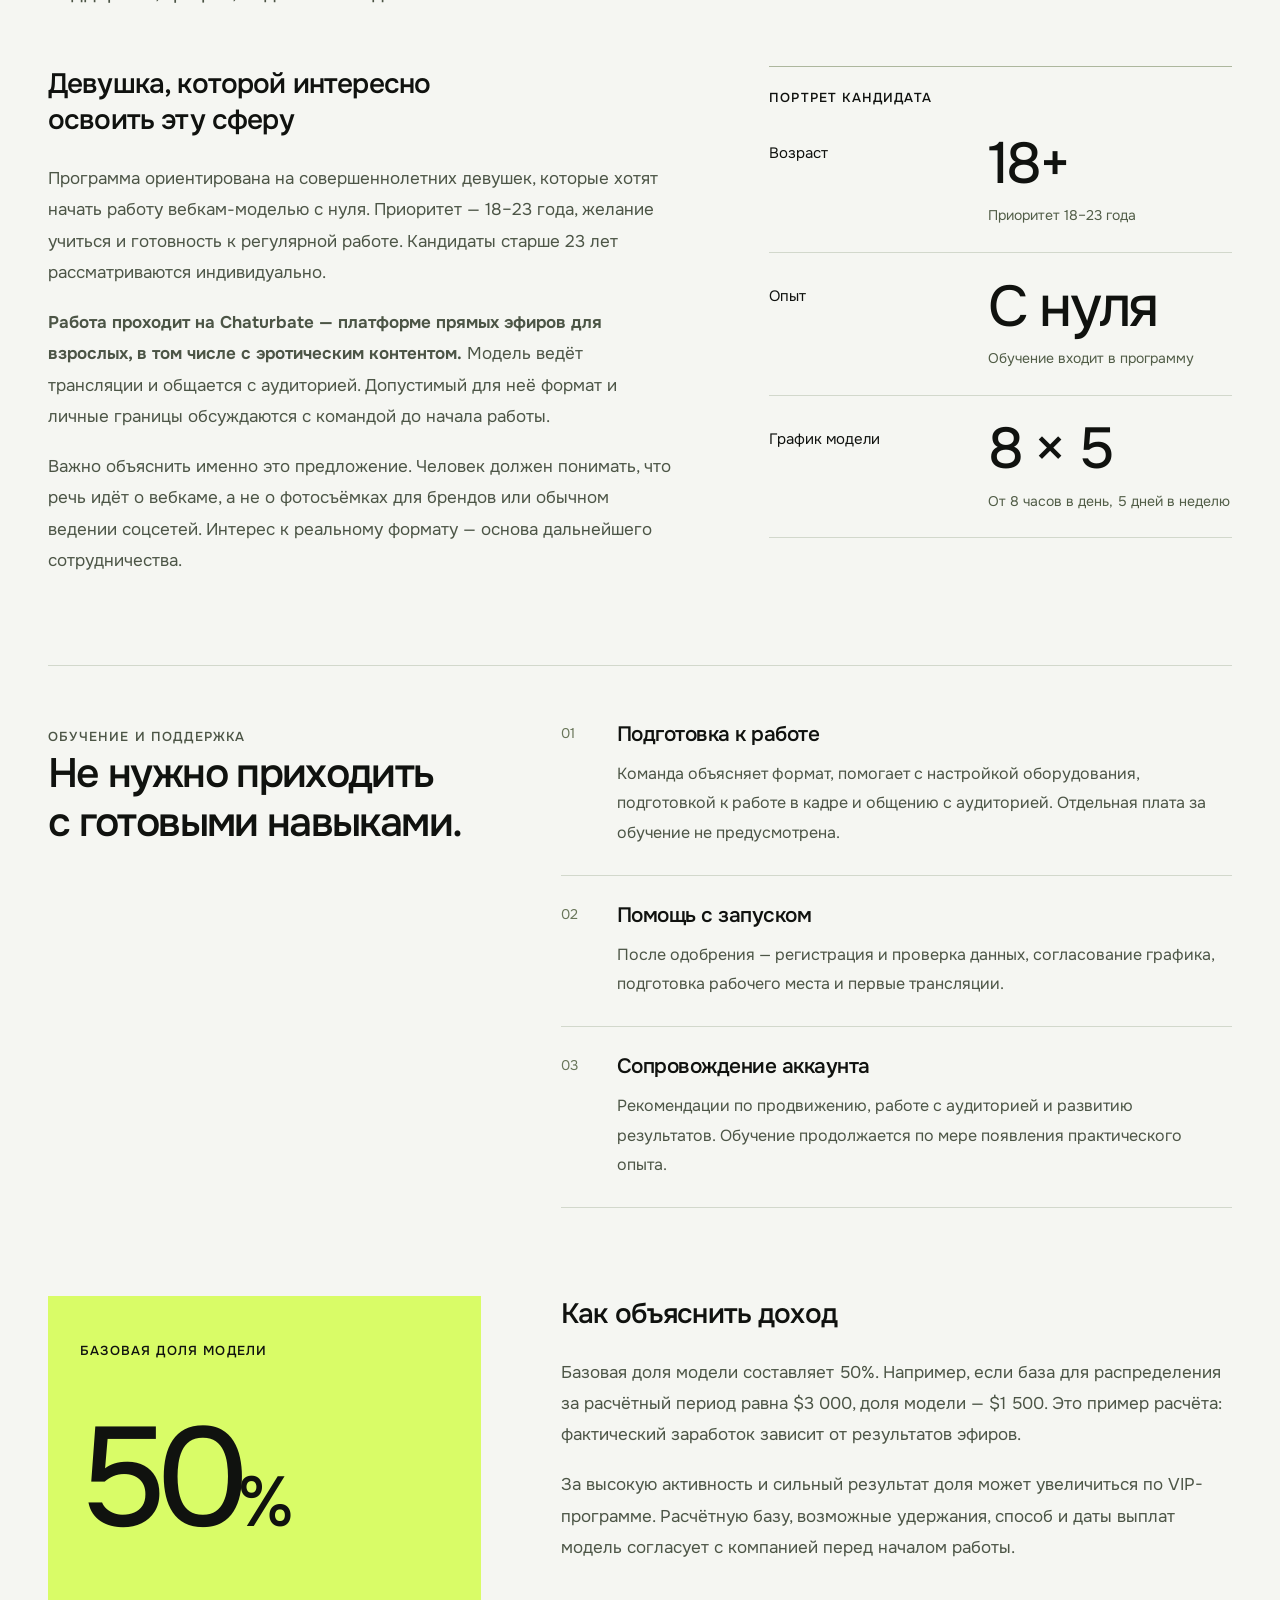
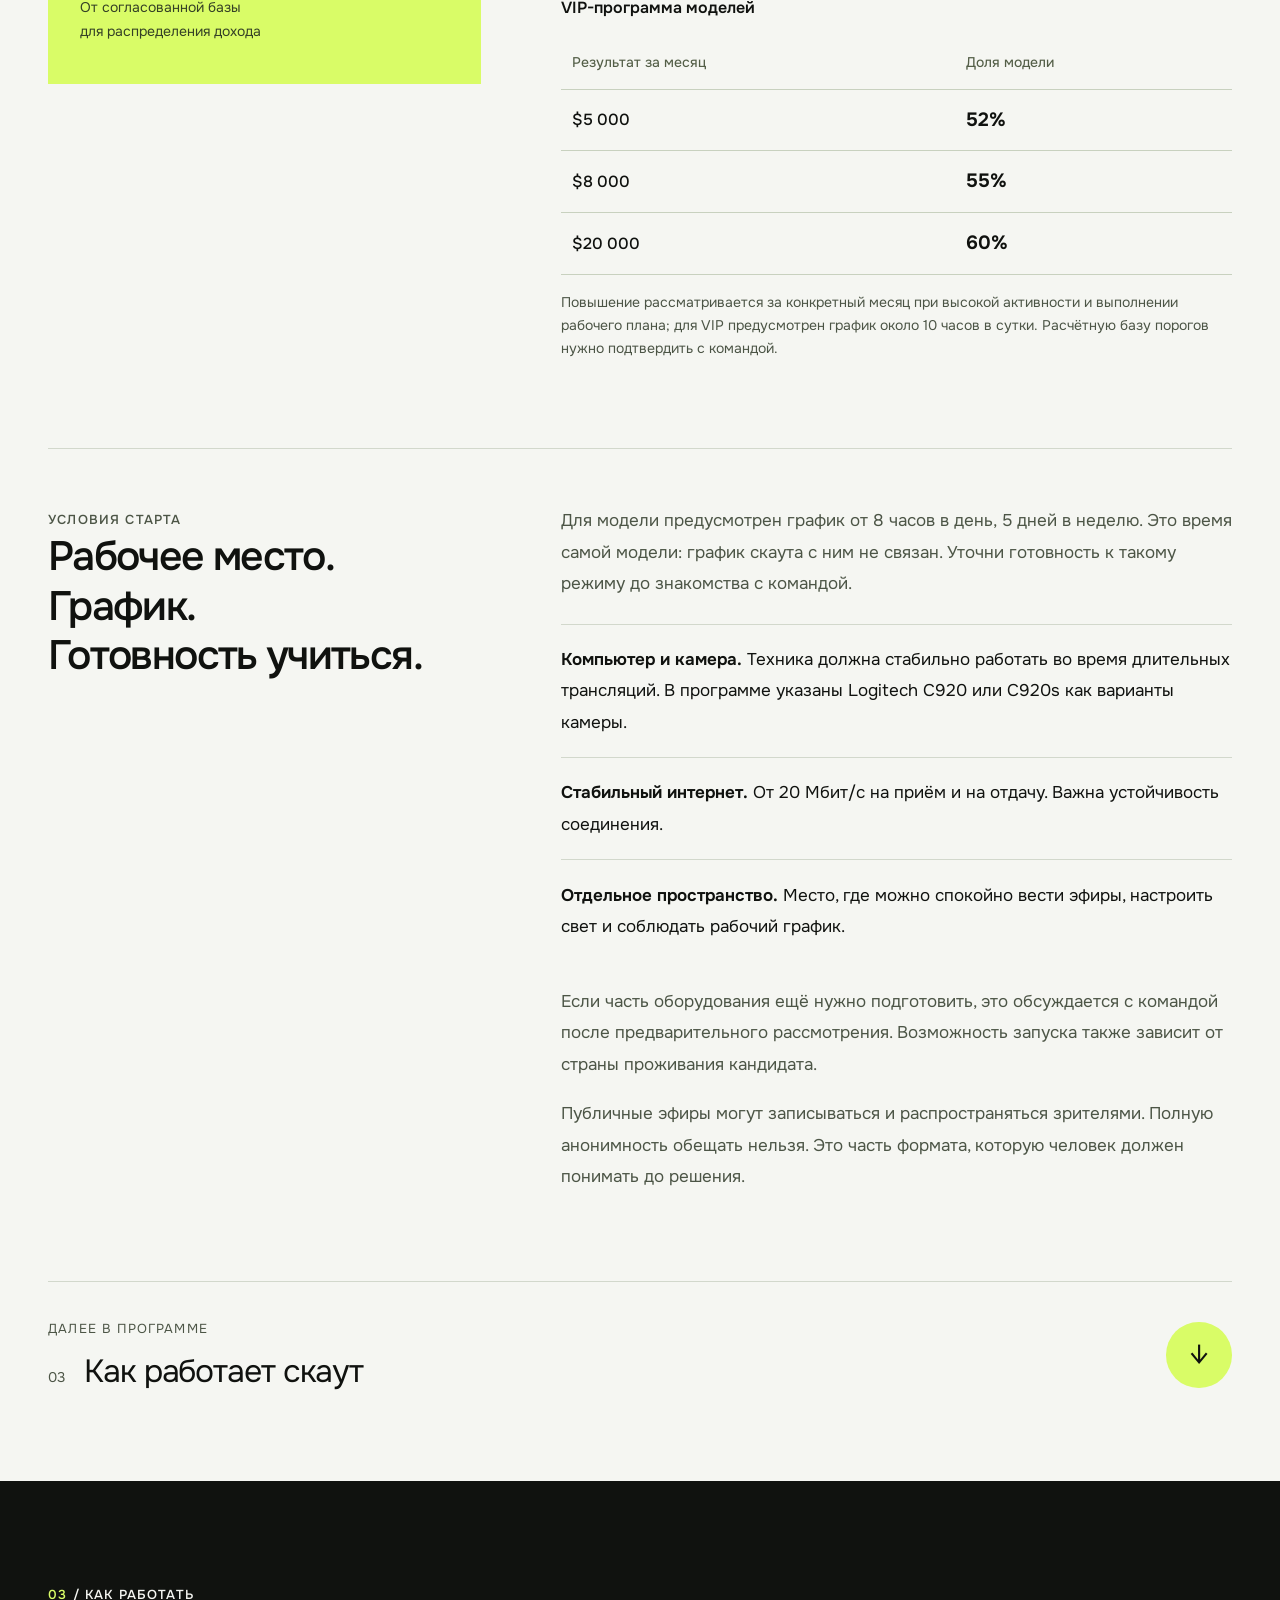
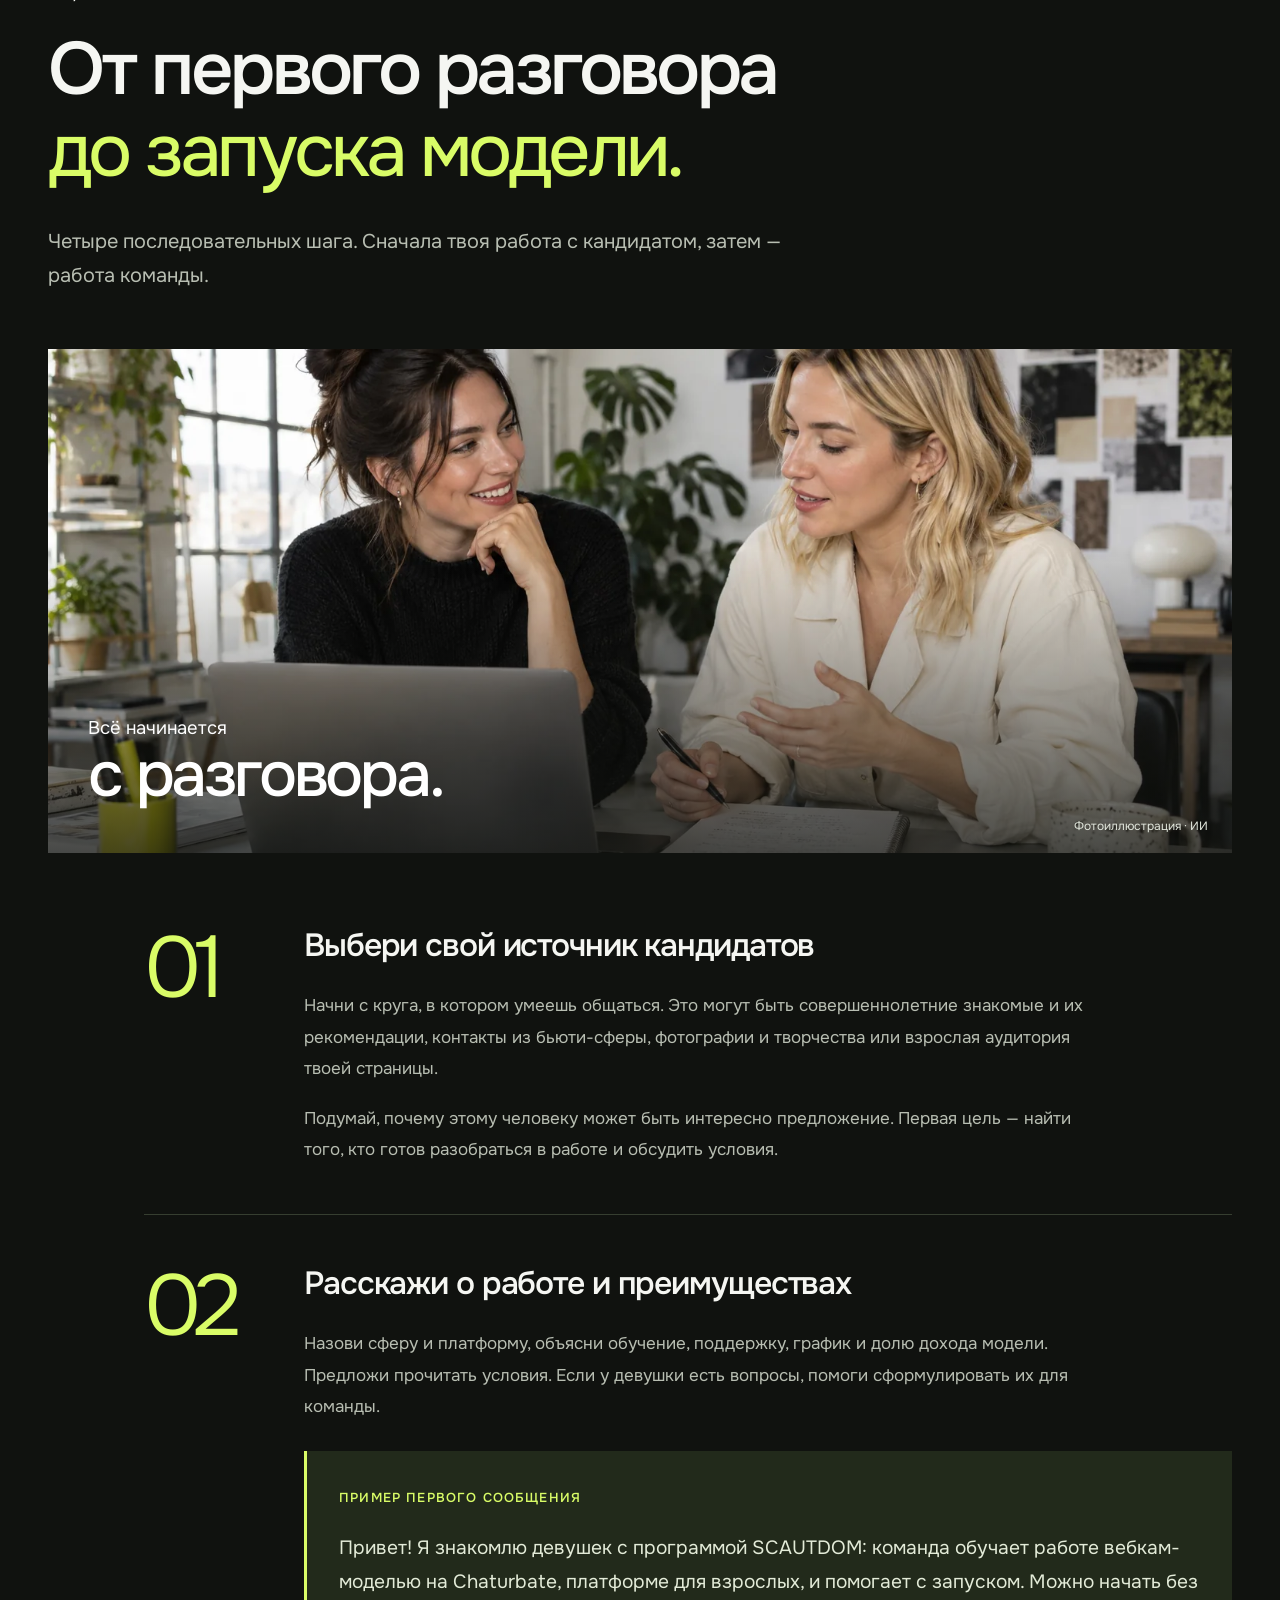
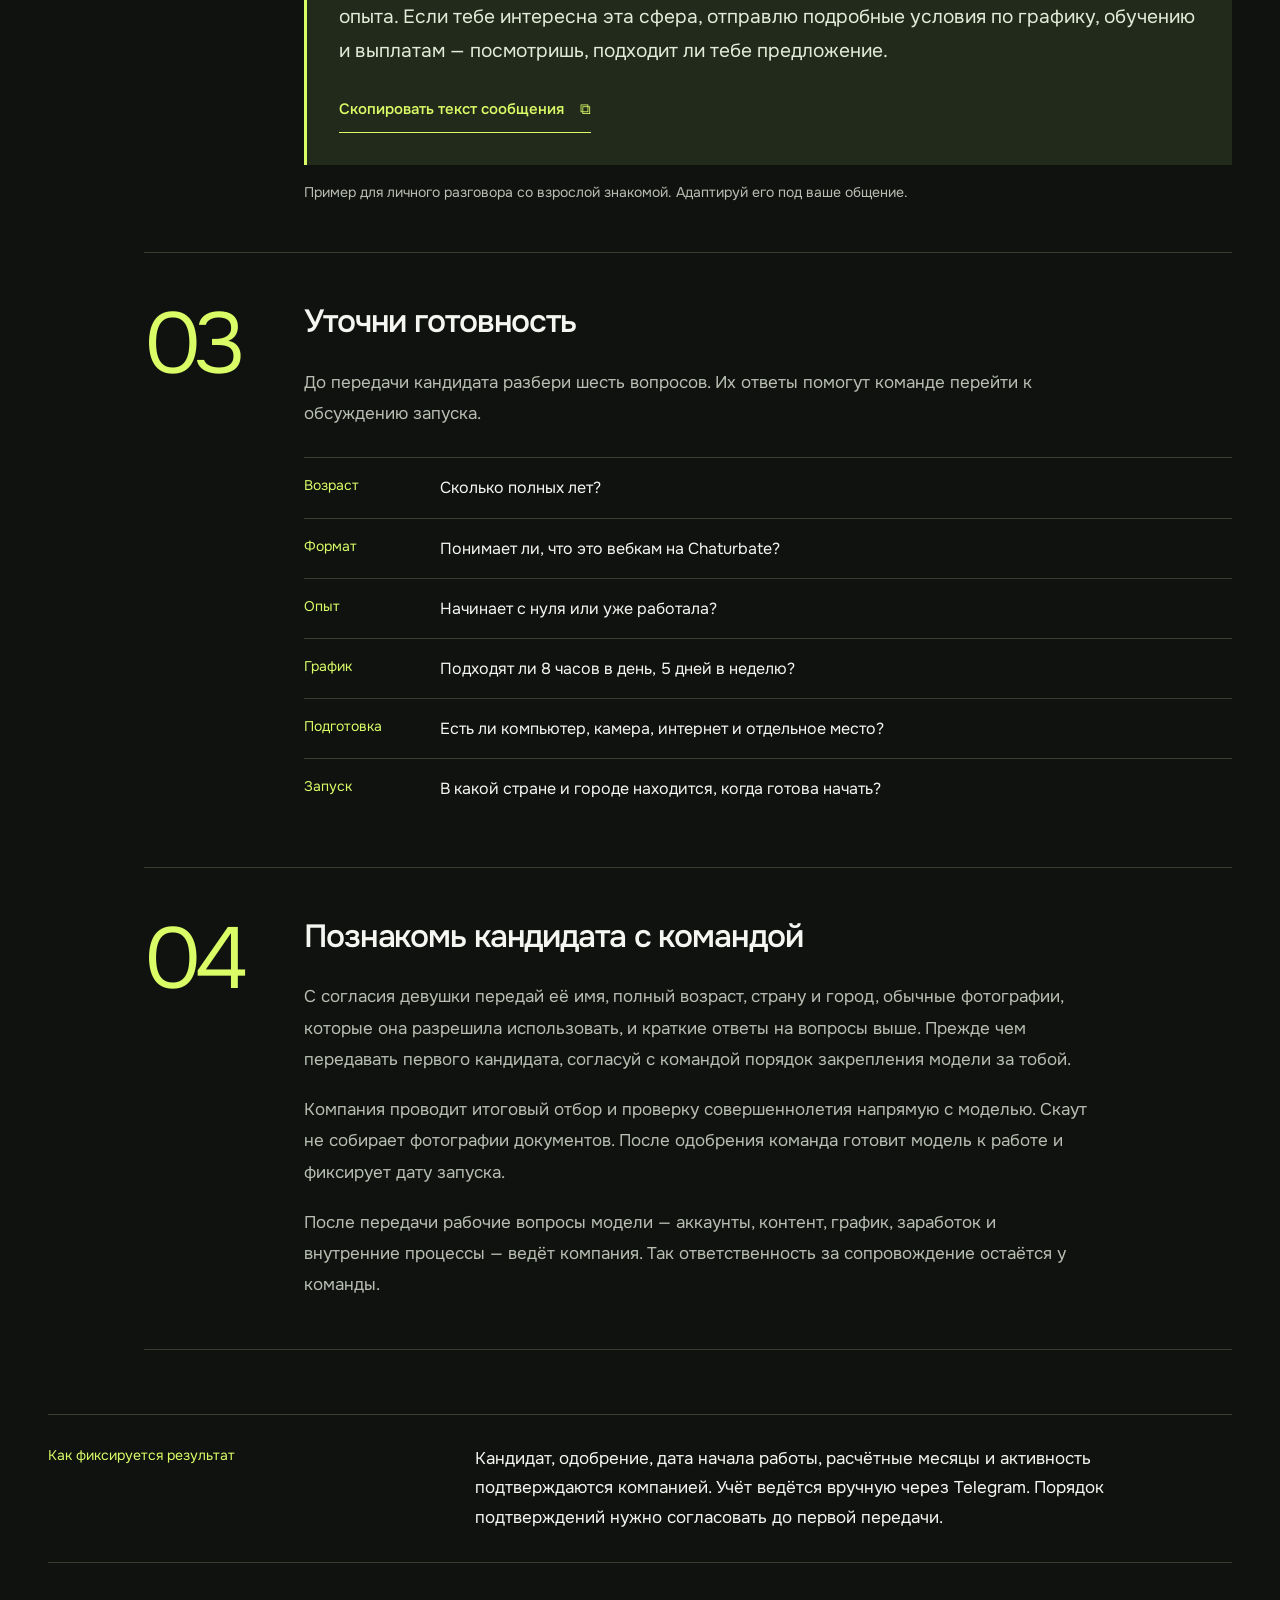
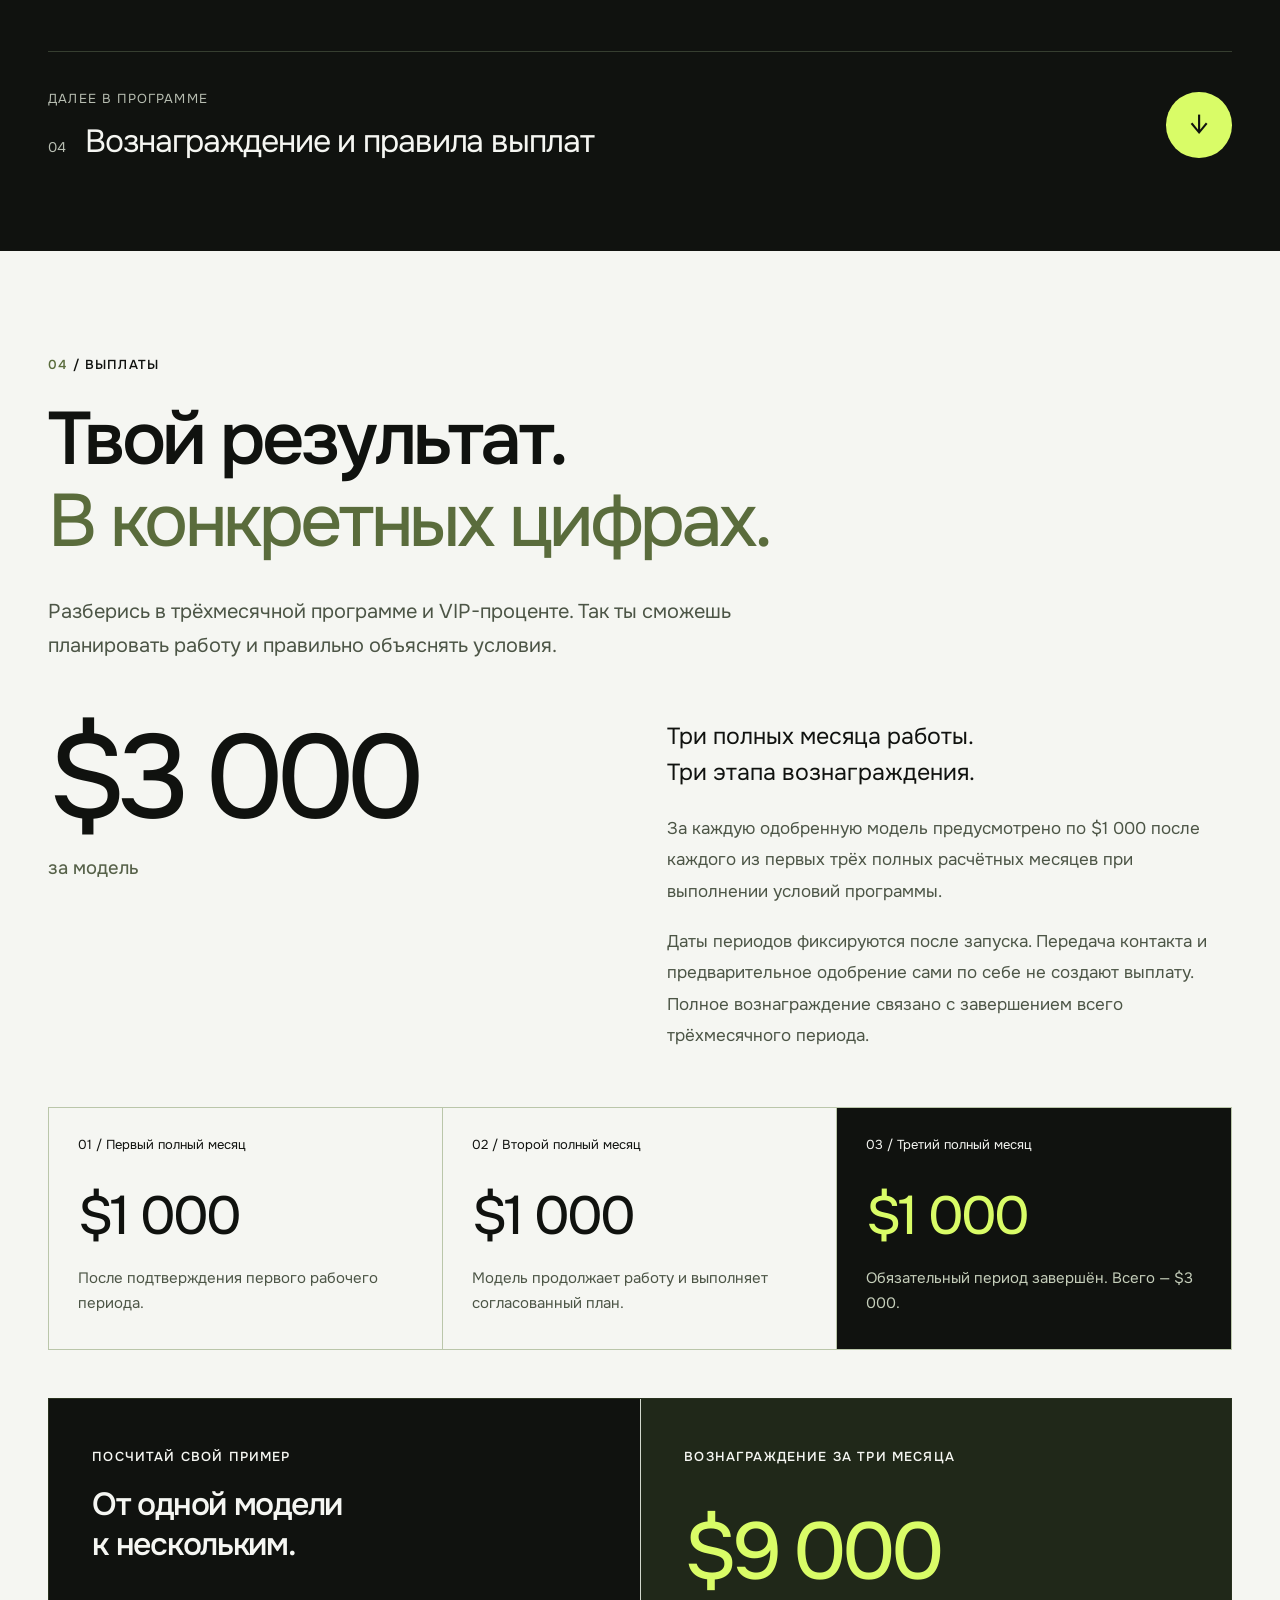
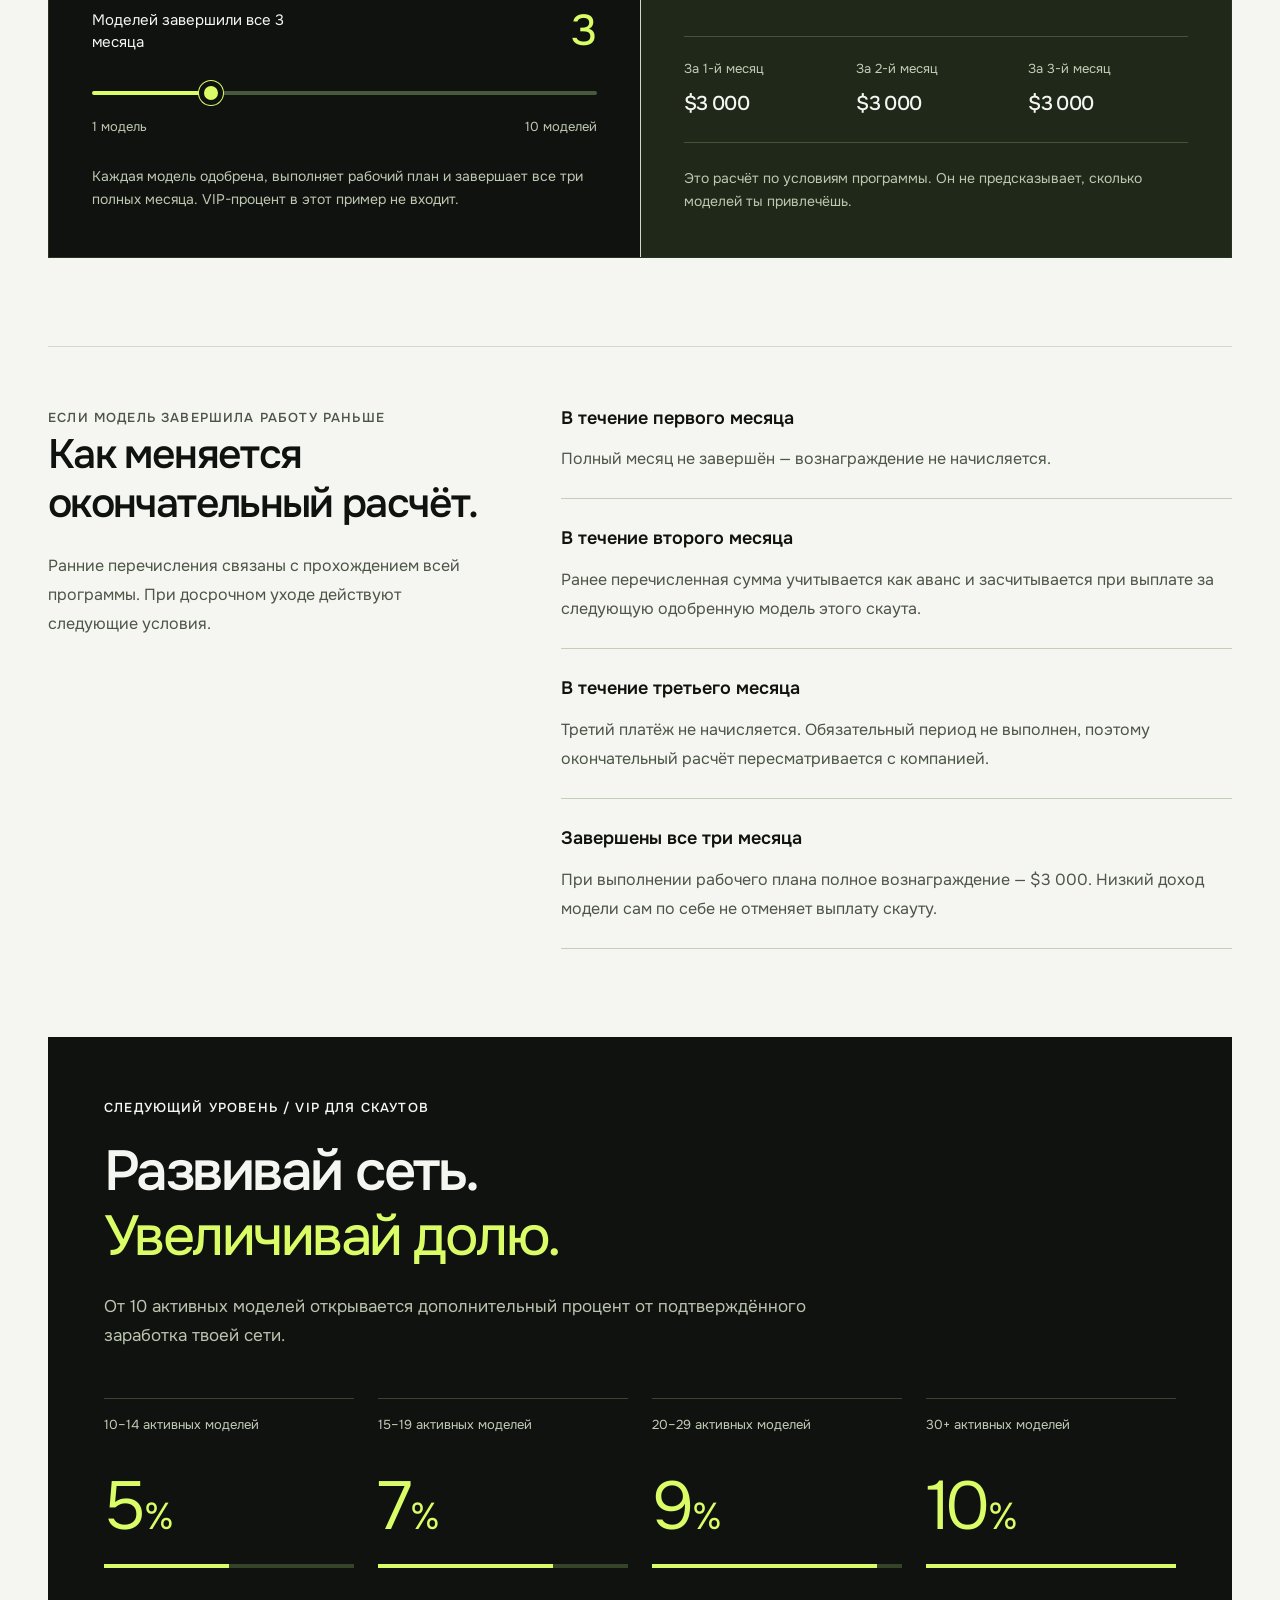
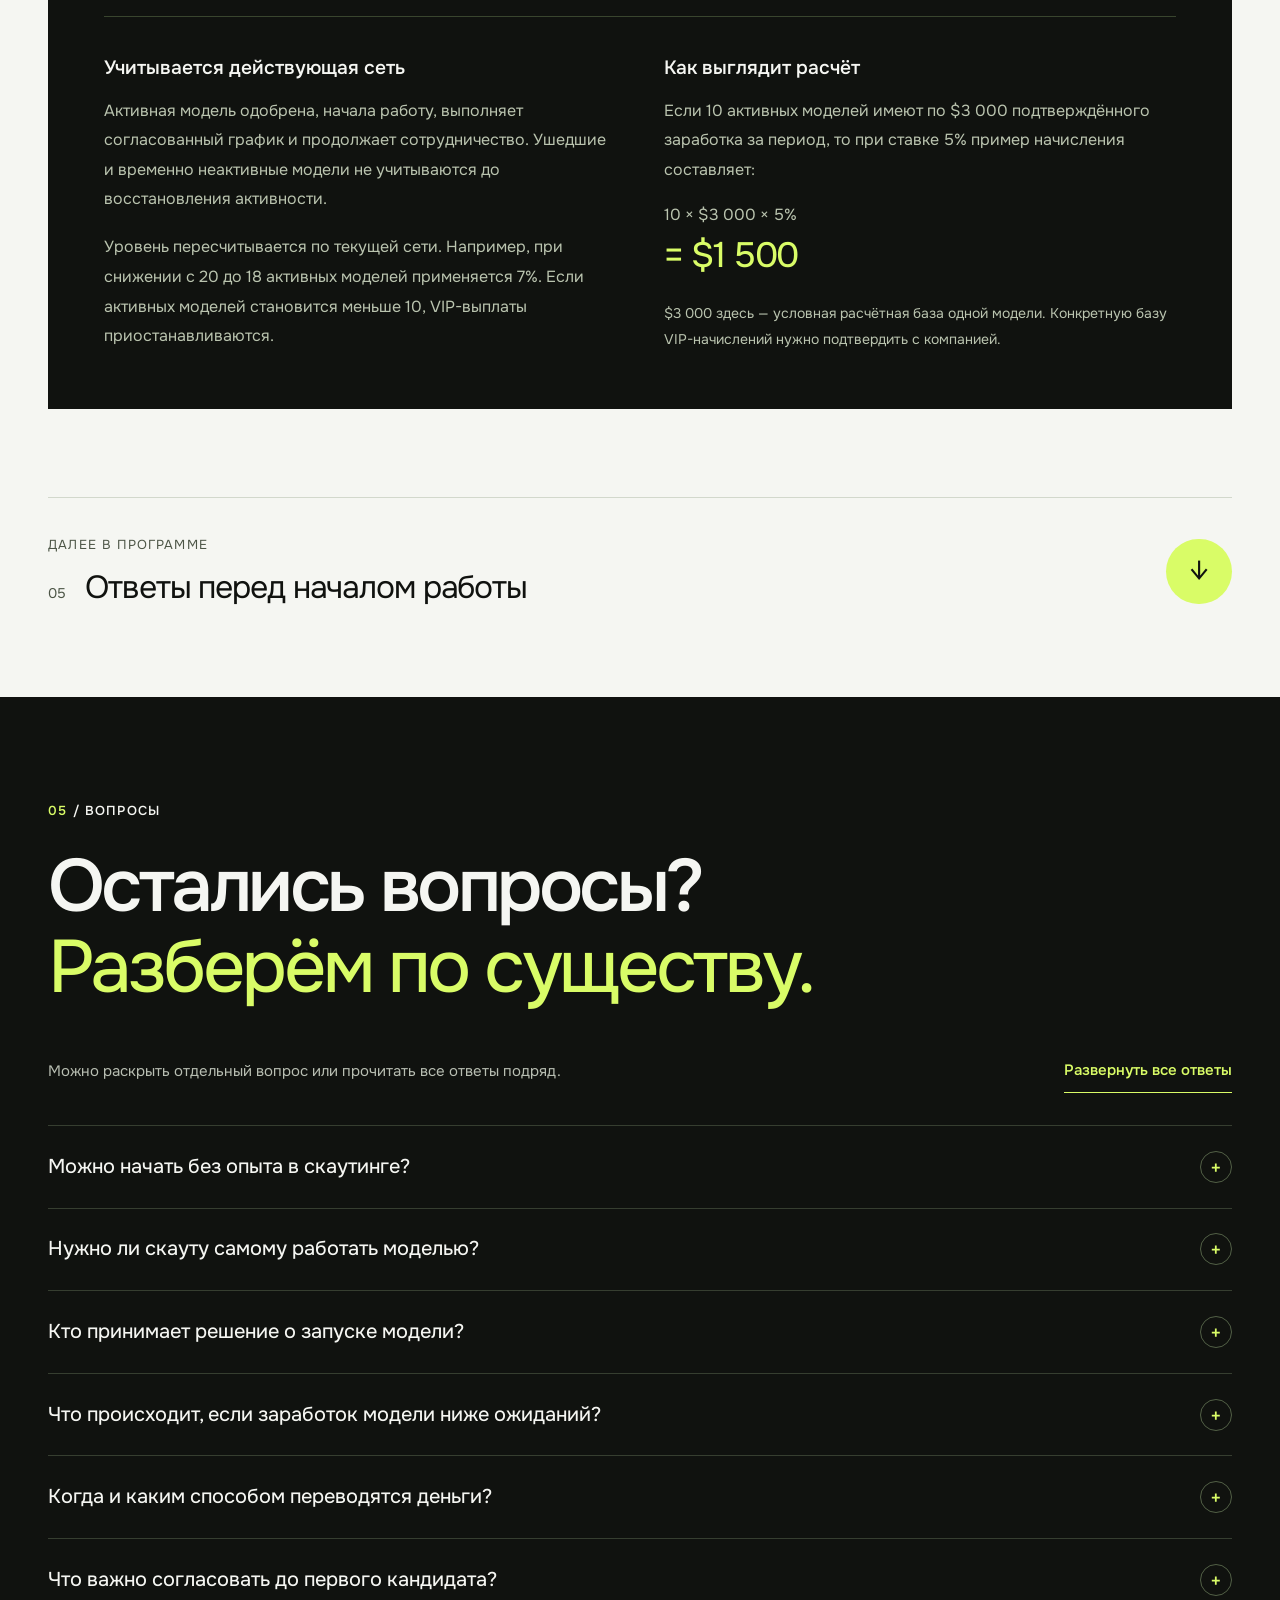
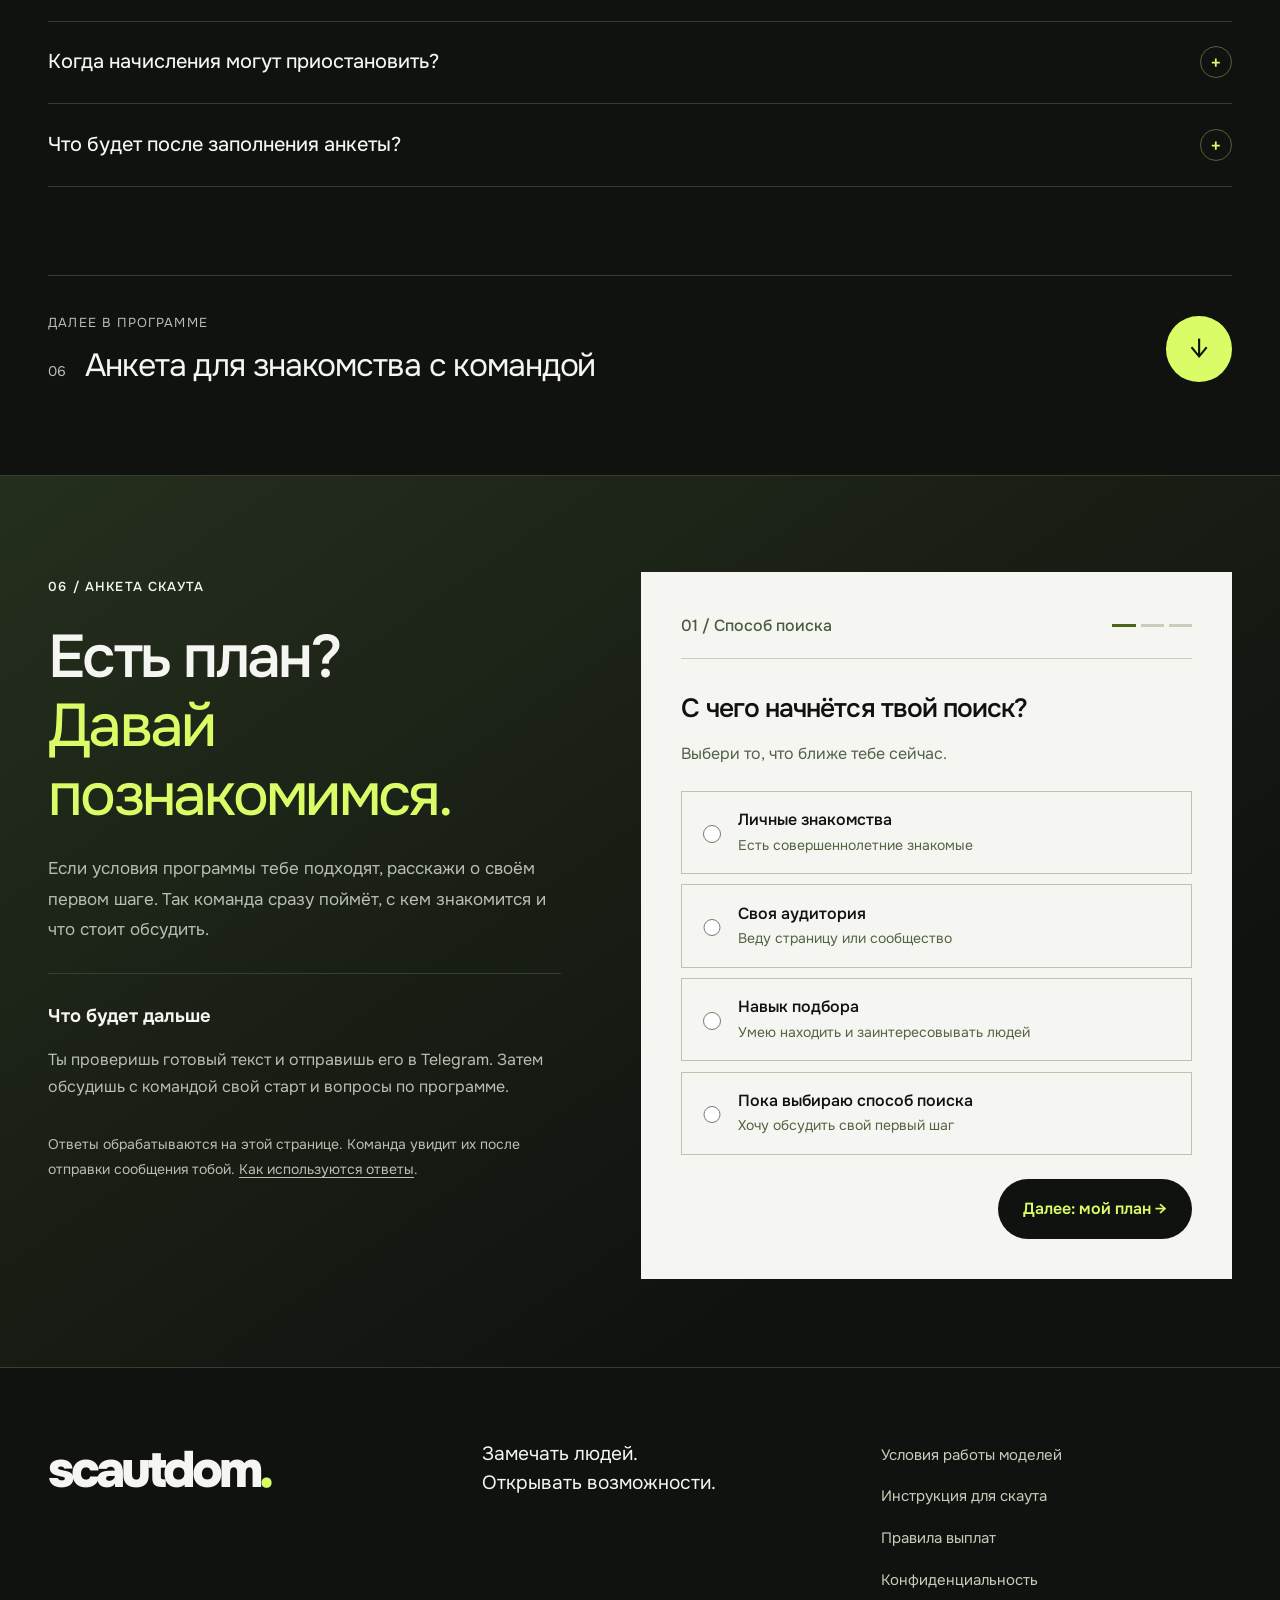
==== commit 5f2559de: "Rebuild scout programme with editorial visuals and ordered reading Keep full model and payout condit" ====
--- a/index.html
+++ b/index.html
@@ -1,7 +1,35 @@
-<!doctype html><html lang="ru"><head><meta charset="utf-8"><meta name="viewport" content="width=device-width, initial-scale=1"><meta name="theme-color" content="#f8f9fc"><meta name="referrer" content="strict-origin-when-cross-origin"><title>SCAUTDOM — стань скаутом и развивай свой доход</title><meta name="description" content="Находи взрослых моделей для Chaturbate. До $3 000 за модель по условиям программы, обучение и запуск на стороне команды, VIP от активной сети."><link rel="canonical" href="https://www.scautdom.com/"><meta property="og:type" content="website"><meta property="og:locale" content="ru_RU"><meta property="og:site_name" content="SCAUTDOM"><meta property="og:title" content="SCAUTDOM — стань скаутом и развивай свой доход"><meta property="og:description" content="Находи взрослых моделей для Chaturbate. До $3 000 за модель по условиям программы, обучение и запуск на стороне команды, VIP от активной сети."><meta property="og:url" content="https://www.scautdom.com/"><link rel="icon" href="/assets/favicon.svg" type="image/svg+xml"><link rel="stylesheet" href="/assets/site.css?v=scout-20260905b"><script src="/assets/lead-core.js?v=scout-20260905b" defer></script><script src="/assets/site.js?v=scout-20260905b" defer></script></head><body data-release="scout-20260905b"><a class="skip" href="#main">К содержанию</a><header class="header"><div class="wrap header-inner"><a class="brand" href="/" aria-label="SCAUTDOM, главная">scautdom<span aria-hidden="true">+</span></a><nav class="desktop-nav" aria-label="Основная навигация"><a href="/index.html" aria-current="page">Возможности</a><a href="/scout.html">Как начать</a><a href="/model.html">Кого искать</a><a href="/payments.html">Выплаты</a></nav><a class="header-cta" href="/scout.html#apply">Стать скаутом <span aria-hidden="true">↗</span></a><details class="mobile-nav"><summary>Меню</summary><nav aria-label="Мобильная навигация"><a href="/index.html" aria-current="page">Возможности</a><a href="/scout.html">Как начать</a><a href="/model.html">Кого искать</a><a href="/payments.html">Выплаты</a><a href="/scout.html#apply">Стать скаутом</a></nav></details></div></header><main id="main"><section class="hero wrap"><div class="hero-copy"><span class="eyebrow">Партнёрская программа для скаутов · 18+</span><h1>Твои знакомства<br>могут приносить<br><em>больше.</em></h1><p class="hero-lead">Стань скаутом SCAUTDOM. Находи девушек для работы вебкам-моделями на Chaturbate — платформе для взрослых. Мы берём на себя отбор, обучение и запуск.</p><div class="actions"><a class="button primary" href="/scout.html#apply">Узнать, как начать<span aria-hidden="true">↗</span></a><a class="text-link" href="#how">Как это работает <span aria-hidden="true">↓</span></a></div><div class="hero-bottom"><span>Твой навык — общение.</span><span>Твоя возможность — новый доход.</span></div></div><figure class="hero-visual"><img src="/assets/scout.svg" alt="Иллюстрация: взрослая девушка работает за ноутбуком в светлом офисе" width="1122" height="1402" fetchpriority="high"><div class="photo-label">Умение знакомить —<br>тоже ценный навык.</div><div class="payout-float"><span class="eyebrow">Вознаграждение скаута</span><strong>$3 000</strong><span>за одобренную модель,<br>завершившую 3 месяца работы</span><a href="/payments.html">Посмотреть условия ↗</a></div><figcaption>Фотоиллюстрация, созданная с помощью ИИ.</figcaption></figure></section><div class="benefit-strip"><div class="wrap"><span>Можно без опыта</span><span>Обучение модели — на нас</span><span>До $3 000 за модель</span><span>VIP до 10% от сети</span></div></div>
-<section class="section wrap" id="opportunity"><div class="section-head"><div><span class="eyebrow">01 / У тебя уже может быть преимущество</span><h2>Не начинаешь с нуля.<br>Начинаешь <em>со своего круга.</em></h2></div><p>Скаут замечает интерес человека, умеет объяснить возможность и помогает сделать первый шаг. Посмотри, в чём твоя сильная сторона.</p></div><div class="audience-grid"><article class="audience-card"><span class="card-symbol" aria-hidden="true">↗</span><span class="eyebrow">Знакомства</span><h3>Ты легко находишь<br>общий язык</h3><p>Подруги, знакомые, взрослое университетское окружение. Доверие помогает начать содержательный разговор.</p></article><article class="audience-card"><span class="card-symbol" aria-hidden="true">✳</span><span class="eyebrow">Бьюти и творчество</span><h3>Вокруг тебя<br>много девушек</h3><p>Работаешь в салоне, фотографии, макияже или другой сфере, где постоянно знакомишься с людьми.</p></article><article class="audience-card blue-card"><span class="card-symbol" aria-hidden="true">＋</span><span class="eyebrow">Аудитория и рекрутинг</span><h3>Умеешь находить<br>«своих» людей</h3><p>Создаёшь контент или занимаешься подбором. Можешь выстроить свой источник заинтересованных кандидатов.</p></article></div></section>
-<section class="section ink" id="how"><div class="wrap"><div class="section-head"><div><span class="eyebrow">02 / Простая роль. Понятная ценность.</span><h2>Ты открываешь возможность.<br><em>Мы помогаем её реализовать.</em></h2></div><p>Скауту не нужно вести эфиры, обучать модель или управлять её аккаунтом. Твоя работа — найти подходящего человека и познакомить с командой.</p></div><ol class="timeline"><li><span class="step-no">01</span><div><span class="eyebrow">Твоя часть</span><h3>Найти и заинтересовать</h3><p>Знакомишься с программой, находишь подходящую взрослую девушку и объясняешь предложение.</p></div></li><li><span class="step-no">02</span><div><span class="eyebrow">Вместе</span><h3>Познакомить с командой</h3><p>Уточняешь готовность к работе. С её согласия передаёшь информацию нам. Мы проводим отбор.</p></div></li><li><span class="step-no">03</span><div><span class="eyebrow">Наша часть</span><h3>Обучить и запустить</h3><p>Помогаем модели с оборудованием, аккаунтом, обучением, продвижением и рабочим процессом.</p></div></li><li><span class="step-no">04</span><div><span class="eyebrow">Твой результат</span><h3>Получать вознаграждение</h3><p>До $3 000 за модель за три полных месяца по условиям программы. Дальше можно развивать свою сеть.</p></div></li></ol><a class="text-link" href="/scout.html">Весь путь скаута — с примерами ↗</a></div></section>
-<section class="section wrap" id="income"><div class="section-head"><div><span class="eyebrow">03 / Твоя экономика</span><h2>Одно знакомство.<br><em>Три этапа вознаграждения.</em></h2></div><p>За одну одобренную модель — по $1 000 после каждого из первых трёх полных месяцев при выполнении условий. Можно двигаться от первого результата к нескольким моделям.</p></div><div class="calculator" data-scout-calculator><div class="calc-controls"><span class="eyebrow">Пример для твоей цели</span><h3>Сколько моделей<br>ты хочешь привлечь?</h3><div class="range-heading"><label for="model-count">Завершили первые 3 месяца</label><output id="model-count-label" for="model-count">3</output></div><input id="model-count" type="range" min="1" max="10" step="1" value="3" aria-describedby="calc-note"><div class="range-labels"><span>1 модель</span><span>10 моделей</span></div><p id="calc-note" class="small">Расчёт предполагает одобрение каждой модели, выполнение рабочего плана и завершение всех трёх месяцев. Это пример, а не прогноз заработка.</p></div><div class="calc-result"><span class="eyebrow">Всего за 3 полных месяца</span><output class="calc-total" data-total aria-live="polite">$9 000</output><div class="calc-months"><div><span>1-й месяц</span><strong data-month>$3 000</strong></div><div><span>2-й месяц</span><strong data-month>$3 000</strong></div><div><span>3-й месяц</span><strong data-month>$3 000</strong></div></div><p class="small">При досрочном уходе окончательный расчёт меняется; ранние выплаты могут учитываться как аванс.</p><a class="text-link" href="/payments.html#early">Как устроены выплаты ↗</a></div></div></section>
-<section class="section soft"><div class="wrap split"><div><span class="eyebrow">04 / Возможность роста</span><h2>Собирай свою сеть.<br><em>Развивай доход.</em></h2><p>От 10 активных моделей открывается VIP-программа: дополнительный процент от подтверждённого заработка сети.</p><a class="button outline" href="/payments.html#vip">Подробнее о VIP<span aria-hidden="true">↗</span></a></div><div><div class="vip-levels"><div><span>10–14 активных</span><strong>5<small>%</small></strong></div><div><span>15–19 активных</span><strong>7<small>%</small></strong></div><div><span>20–29 активных</span><strong>9<small>%</small></strong></div><div><span>30+ активных</span><strong>10<small>%</small></strong></div></div><p class="small">Процент от подтверждённого заработка активной сети. Уровень пересчитывается по текущему числу активных моделей; ниже 10 VIP-выплаты приостанавливаются.</p></div></div></section>
-<section class="section wrap"><div class="split candidate-preview"><div><span class="eyebrow">05 / Кого знакомить с нами</span><h2>Хороший старт<br>важнее <em>готового опыта.</em></h2><p>Мы рассматриваем совершеннолетних девушек, которые хотят освоить вебкам с нуля и готовы к регулярной работе. Важно, чтобы человек понимал предложение и выбирал его сам.</p><a class="button outline" href="/model.html">Разобраться в условиях моделей<span aria-hidden="true">↗</span></a></div><div class="profile-card"><div class="profile-title"><span class="eyebrow">Портрет кандидата</span><span class="tag">18+</span></div><dl><div><dt>Возраст</dt><dd>Приоритет 18–23 года</dd></div><div><dt>Опыт</dt><dd>Новичок в вебкаме</dd></div><div><dt>Настрой</dt><dd>Учиться и развиваться</dd></div><div><dt>График модели</dt><dd>От 8 часов × 5 дней</dd></div><div><dt>Формат</dt><dd>Эфиры на Chaturbate</dd></div></dl><p class="small">Обучение без отдельной платы. Подготовку рабочего места обсуждаем перед запуском.</p></div></div></section>
-<section class="section wrap line-top"><div class="section-head"><div><span class="eyebrow">06 / Ответы до первого сообщения</span><h2>Всё, что хочется<br><em>уточнить сначала.</em></h2></div></div><div class="faq"><details><summary>Кто такой скаут и что именно он делает?<span aria-hidden="true">+</span></summary><div class="answer">Скаут — партнёр по поиску моделей. Он находит совершеннолетнюю девушку, объясняет работу в вебкаме, уточняет её готовность и с её согласия знакомит с компанией. Обучение, эфиры и сопровождение модели берёт на себя команда.</div></details><details><summary>Мне нужно самому быть моделью или вести эфиры?<span aria-hidden="true">+</span></summary><div class="answer">Нет. Роль скаута — знакомить подходящих кандидатов с командой. Работа модели и её график — отдельная роль.</div></details><details><summary>Я могу начать без опыта?<span aria-hidden="true">+</span></summary><div class="answer">Да. Начни с инструкции и понимания условий. На первом обращении расскажи, где собираешься искать людей: личные знакомства, собственная аудитория или опыт в подборе.</div></details><details><summary>За что выплачиваются $3 000?<span aria-hidden="true">+</span></summary><div class="answer">За одобренную модель, которая выполняет согласованный план и завершает первые три полных месяца работы. Выплаты распределены по $1 000 на месяц. При досрочном уходе действует перерасчёт. <a href="/payments.html#early">Разобрать примеры</a>.</div></details><details><summary>Что говорить девушке о работе?<span aria-hidden="true">+</span></summary><div class="answer">Сразу объясни, что речь о вебкаме на Chaturbate — платформе для взрослых. Затем расскажи об обучении, поддержке, графике и доле дохода. На странице <a href="/model.html">«Кого искать»</a> всё собрано для такого разговора.</div></details><details><summary>С чего начинается наше общение?<span aria-hidden="true">+</span></summary><div class="answer">С твоего источника кандидатов и плана. Короткая анкета подготовит сообщение в Telegram, чтобы команда сразу понимала твою ситуацию. Отправишь его после проверки текста.</div></details></div></section><section class="wrap section"><div class="cta-panel"><div><span class="eyebrow">От интереса — к действию</span><h2>Начни с одного<br>хорошего знакомства.</h2><p>Расскажи, где планируешь искать моделей.<br>Это станет отправной точкой разговора с командой.</p></div><a class="button white" href="/scout.html#apply">Обсудить мой старт<span aria-hidden="true">↗</span></a></div></section></main><footer class="footer"><div class="wrap"><div class="footer-top"><div><a class="brand" href="/">scautdom<span aria-hidden="true">+</span></a><p>Твой круг общения.<br>Новые возможности.</p></div><nav aria-label="Внизу страницы"><a href="/scout.html">Стать скаутом</a><a href="/model.html">Условия моделей</a><a href="/payments.html">Выплаты и VIP</a><a href="/privacy.html">Конфиденциальность</a></nav><div><span class="eyebrow">Начнём знакомство</span><a class="footer-contact" href="/scout.html#apply">Расскажи о своём плане ↗</a><p>Общение с командой — в Telegram.</p></div></div><div class="footer-bottom"><span>© 2026 SCAUTDOM · Участники 18+</span><span>Партнёрская программа в сфере вебкам. Не официальный сайт Chaturbate.</span></div></div></footer><div class="mobile-bar"><span>Твой старт в скаутинге</span><a href="/scout.html#apply">Начать ↗</a></div></body></html>+<!doctype html>
+<html lang="ru"><head><meta charset="utf-8"><meta name="viewport" content="width=device-width, initial-scale=1"><meta name="theme-color" content="#10120f"><meta name="referrer" content="strict-origin-when-cross-origin"><title>SCAUTDOM — работа скаутом: программа, условия и выплаты</title><meta name="description" content="Подробная программа для скаутов SCAUTDOM: роль, условия моделей, порядок работы, вознаграждение до $3 000 за модель и VIP. Анкета после изучения условий."><link rel="canonical" href="https://www.scautdom.com/"><meta property="og:type" content="website"><meta property="og:locale" content="ru_RU"><meta property="og:site_name" content="SCAUTDOM"><meta property="og:title" content="SCAUTDOM — работа скаутом: программа, условия и выплаты"><meta property="og:description" content="Подробная программа для скаутов SCAUTDOM: роль, условия моделей, порядок работы, вознаграждение до $3 000 за модель и VIP. Анкета после изучения условий."><meta property="og:url" content="https://www.scautdom.com/"><link rel="icon" href="/assets/favicon.svg" type="image/svg+xml"><link rel="preload" as="image" href="/assets/portrait.svg"><link rel="stylesheet" href="/assets/typeface.css?v=editorial-20260905c"><link rel="stylesheet" href="/assets/site.css?v=editorial-20260905c"><script src="/assets/lead-core.js?v=editorial-20260905c" defer></script><script src="/assets/site.js?v=editorial-20260905c" defer></script></head><body data-release="editorial-20260905c" data-page="index.html"><a class="skip" href="#main">К содержанию</a>
+<header class="header"><div class="header-inner wrap">
+<a class="brand" href="/" aria-label="SCAUTDOM — вся программа">scautdom<span aria-hidden="true">.</span></a>
+<nav class="desktop-nav" aria-label="Разделы программы по порядку"><a href="#role" data-chapter-link="role"><span>01</span>Роль скаута</a><a href="#models" data-chapter-link="models"><span>02</span>Условия моделей</a><a href="#workflow" data-chapter-link="workflow"><span>03</span>Как работать</a><a href="#rewards" data-chapter-link="rewards"><span>04</span>Выплаты</a><a href="#questions" data-chapter-link="questions"><span>05</span>Вопросы</a></nav>
+<span class="header-note">ПАРТНЁРАМ / 18+</span>
+<details class="mobile-nav"><summary>Разделы <span aria-hidden="true">≡</span></summary><nav aria-label="Разделы программы"><a href="#role" data-chapter-link="role"><span>01</span>Роль скаута</a><a href="#models" data-chapter-link="models"><span>02</span>Условия моделей</a><a href="#workflow" data-chapter-link="workflow"><span>03</span>Как работать</a><a href="#rewards" data-chapter-link="rewards"><span>04</span>Выплаты</a><a href="#questions" data-chapter-link="questions"><span>05</span>Вопросы</a></nav></details>
+</div><div class="reading-row wrap"><span data-reading-current>Программа для скаутов</span><span class="reading-note">Сначала условия. Затем знакомство.</span></div><div class="reading-progress" aria-hidden="true"><div data-reading-progress></div></div></header><main id="main"><section class="hero"><div class="hero-media"><img src="/assets/portrait.svg" width="1122" height="1402" fetchpriority="high" alt="Портрет для визуальной истории SCAUTDOM"></div><div class="hero-shade"></div><div class="wrap hero-inner"><div class="hero-copy"><p class="eyebrow">SCAUTDOM / Партнёрская программа для скаутов</p><h1>Твой талант —<br>замечать<br><em>людей.</em></h1><p class="hero-lead">Находи девушек для работы вебкам-моделями на Chaturbate. Знакомь их с командой, которая обучает и помогает запуститься. Получай вознаграждение за результат.</p><a class="button primary" href="#role">Узнать, как работает скаут<span aria-hidden="true">↓</span></a><p class="hero-note">Все условия — ниже, по порядку.<br>Анкета для знакомства с командой — в конце.</p></div><div class="hero-side-note"><span>Твой круг общения.</span><span>Новые возможности.</span></div><span class="hero-image-credit">Фотоиллюстрация · ИИ</span></div></section>
+<div class="offer-strip"><div class="wrap offer-inner"><p><span>Вознаграждение скаута</span><strong>до $3 000</strong></p><p>За одобренную модель, которая выполнит условия<br>и завершит три полных месяца работы.</p><span class="offer-mark" aria-hidden="true">↓</span></div></div><section class="chapter " id="role" data-chapter="01" data-chapter-title="Роль скаута"><div class="wrap"><div class="chapter-heading"><p class="eyebrow"><span>01</span> / Роль скаута</p><h2>Хорошее знакомство.<br><em>Большое начало.</em></h2></div>
+<div class="role-layout"><div class="reading-copy"><p class="lead">Скаут находит девушек, которым интересна работа вебкам-моделью, помогает разобраться в предложении и знакомит их с командой SCAUTDOM.</p>
+<p>Здесь ценится умение общаться: услышать человека, понятно рассказать об условиях и заметить, кому действительно подходит эта работа. Ты можешь начать с личных знакомств, своего профессионального круга или взрослой аудитории в соцсетях.</p>
+<p>Скаут и модель — разные роли. Ты занимаешься поиском и первичным знакомством. Команда проводит итоговый отбор, обучает модель, помогает с запуском и дальнейшей работой. Вести эфиры самому скауту не требуется.</p>
+<p>Это партнёрская программа: вознаграждение связано с результатом привлечённой модели и выполнением условий, которые подробно разобраны ниже. Для первого обращения достаточно понять программу и описать, как ты планируешь искать кандидатов.</p></div>
+<div class="role-manifesto"><span class="eyebrow">Твоя сильная сторона</span><p>Видеть<br>в людях<br><em>потенциал.</em></p><span class="manifesto-foot">Остальное начинается<br>с правильного знакомства.</span></div></div>
+<div class="benefit-trio"><article><span class="feature-index">01</span><h3>Начало с того,<br>что уже есть</h3><p>Круг общения, опыт в бьюти, фотографии, создании контента или подборе людей могут стать твоим первым источником кандидатов. Предыдущий опыт скаутинга не обязателен.</p></article><article><span class="feature-index">02</span><h3>Команда берёт<br>на себя запуск</h3><p>После одобрения модели команда помогает подготовиться к эфирам, обучает работе и сопровождает аккаунт. Твоя задача — качественное первичное знакомство.</p></article><article><span class="feature-index">03</span><h3>От первого кандидата<br>к своей сети</h3><p>За модель, завершившую три полных месяца по условиям программы, предусмотрено до $3 000. От 10 активных моделей открывается дополнительный VIP-процент.</p></article></div>
+<div class="editor-note"><span>С чего начинается хороший результат</span><p>Человек заранее понимает сферу, график и условия. Поэтому сначала разберись в предложении сам — тогда твой первый разговор будет предметным.</p></div>
+<a class="next-chapter" href="#models"><span class="next-caption">Далее в программе</span><span class="next-name"><small>02</small>Условия работы моделей</span><span class="next-arrow" aria-hidden="true">↓</span></a></div></section><section class="chapter paper" id="models" data-chapter="02" data-chapter-title="Условия моделей"><div class="wrap"><div class="chapter-heading"><p class="eyebrow"><span>02</span> / Условия моделей</p><h2>Чтобы заинтересовать,<br><em>нужно понимать.</em></h2></div><p class="chapter-intro">Вот что важно объяснить девушке до знакомства с командой: сам формат, поддержка, график, подготовка и деньги.</p>
+<div class="reading-grid"><div class="reading-copy"><h3>Девушка, которой интересно освоить эту сферу</h3><p>Программа ориентирована на совершеннолетних девушек, которые хотят начать работу вебкам-моделью с нуля. Приоритет — 18–23 года, желание учиться и готовность к регулярной работе. Кандидаты старше 23 лет рассматриваются индивидуально.</p>
+<p><strong>Работа проходит на Chaturbate — платформе прямых эфиров для взрослых, в том числе с эротическим контентом.</strong> Модель ведёт трансляции и общается с аудиторией. Допустимый для неё формат и личные границы обсуждаются с командой до начала работы.</p>
+<p>Важно объяснить именно это предложение. Человек должен понимать, что речь идёт о вебкаме, а не о фотосъёмках для брендов или обычном ведении соцсетей. Интерес к реальному формату — основа дальнейшего сотрудничества.</p></div>
+<aside class="candidate-facts"><span class="eyebrow">Портрет кандидата</span><dl><div><dt>Возраст</dt><dd>18+<small>Приоритет 18–23 года</small></dd></div><div><dt>Опыт</dt><dd>С нуля<small>Обучение входит в программу</small></dd></div><div><dt>График модели</dt><dd>8 × 5<small>От 8 часов в день, 5 дней в неделю</small></dd></div></dl></aside></div>
+<div class="subsection"><div class="subhead"><span class="eyebrow">Обучение и поддержка</span><h3>Не нужно приходить<br>с готовыми навыками.</h3></div><div class="support-list"><article><span>01</span><div><h4>Подготовка к работе</h4><p>Команда объясняет формат, помогает с настройкой оборудования, подготовкой к работе в кадре и общению с аудиторией. Отдельная плата за обучение не предусмотрена.</p></div></article><article><span>02</span><div><h4>Помощь с запуском</h4><p>После одобрения — регистрация и проверка данных, согласование графика, подготовка рабочего места и первые трансляции.</p></div></article><article><span>03</span><div><h4>Сопровождение аккаунта</h4><p>Рекомендации по продвижению, работе с аудиторией и развитию результатов. Обучение продолжается по мере появления практического опыта.</p></div></article></div></div>
+<div class="model-economy"><div class="share-figure"><span class="eyebrow">Базовая доля модели</span><strong>50<span>%</span></strong><p>От согласованной базы<br>для распределения дохода</p></div><div class="reading-copy"><h3>Как объяснить доход</h3><p>Базовая доля модели составляет 50%. Например, если база для распределения за расчётный период равна $3 000, доля модели — $1 500. Это пример расчёта: фактический заработок зависит от результатов эфиров.</p><p>За высокую активность и сильный результат доля может увеличиться по VIP-программе. Расчётную базу, возможные удержания, способ и даты выплат модель согласует с компанией перед началом работы.</p><div class="table-scroll"><table><caption>VIP-программа моделей</caption><thead><tr><th scope="col">Результат за месяц</th><th scope="col">Доля модели</th></tr></thead><tbody><tr><th scope="row">$5 000</th><td>52%</td></tr><tr><th scope="row">$8 000</th><td>55%</td></tr><tr><th scope="row">$20 000</th><td>60%</td></tr></tbody></table></div><p class="small">Повышение рассматривается за конкретный месяц при высокой активности и выполнении рабочего плана; для VIP предусмотрен график около 10 часов в сутки. Расчётную базу порогов нужно подтвердить с командой.</p></div></div>
+<div class="subsection"><div class="subhead"><span class="eyebrow">Условия старта</span><h3>Рабочее место.<br>График.<br>Готовность учиться.</h3></div><div class="reading-copy"><p>Для модели предусмотрен график от 8 часов в день, 5 дней в неделю. Это время самой модели: график скаута с ним не связан. Уточни готовность к такому режиму до знакомства с командой.</p><ul class="detail-list"><li><strong>Компьютер и камера.</strong> Техника должна стабильно работать во время длительных трансляций. В программе указаны Logitech C920 или C920s как варианты камеры.</li><li><strong>Стабильный интернет.</strong> От 20 Мбит/с на приём и на отдачу. Важна устойчивость соединения.</li><li><strong>Отдельное пространство.</strong> Место, где можно спокойно вести эфиры, настроить свет и соблюдать рабочий график.</li></ul><p>Если часть оборудования ещё нужно подготовить, это обсуждается с командой после предварительного рассмотрения. Возможность запуска также зависит от страны проживания кандидата.</p><p>Публичные эфиры могут записываться и распространяться зрителями. Полную анонимность обещать нельзя. Это часть формата, которую человек должен понимать до решения.</p></div></div>
+<a class="next-chapter" href="#workflow"><span class="next-caption">Далее в программе</span><span class="next-name"><small>03</small>Как работает скаут</span><span class="next-arrow" aria-hidden="true">↓</span></a></div></section><section class="chapter " id="workflow" data-chapter="03" data-chapter-title="Как работать"><div class="wrap"><div class="chapter-heading"><p class="eyebrow"><span>03</span> / Как работать</p><h2>От первого разговора<br><em>до запуска модели.</em></h2></div><p class="chapter-intro">Четыре последовательных шага. Сначала твоя работа с кандидатом, затем — работа команды.</p>
+<div class="process-photo"><img src="/assets/conversation.svg" width="1536" height="1024" loading="lazy" alt="Иллюстрация: обсуждение проекта за ноутбуком"><div class="photo-note"><span>Всё начинается</span><strong>с разговора.</strong></div><span class="image-credit">Фотоиллюстрация · ИИ</span></div>
+<div class="process-steps"><article><div class="process-number">01</div><div><h3>Выбери свой источник кандидатов</h3><p>Начни с круга, в котором умеешь общаться. Это могут быть совершеннолетние знакомые и их рекомендации, контакты из бьюти-сферы, фотографии и творчества или взрослая аудитория твоей страницы.</p><p>Подумай, почему этому человеку может быть интересно предложение. Первая цель — найти того, кто готов разобраться в работе и обсудить условия.</p></div></article><article><div class="process-number">02</div><div><h3>Расскажи о работе и преимуществах</h3><p>Назови сферу и платформу, объясни обучение, поддержку, график и долю дохода модели. Предложи прочитать условия. Если у девушки есть вопросы, помоги сформулировать их для команды.</p><div class="message-card"><span class="eyebrow">Пример первого сообщения</span><blockquote id="outreach-text">Привет! Я знакомлю девушек с программой SCAUTDOM: команда обучает работе вебкам-моделью на Chaturbate, платформе для взрослых, и помогает с запуском. Можно начать без опыта. Если тебе интересна эта сфера, отправлю подробные условия по графику, обучению и выплатам — посмотришь, подходит ли тебе предложение.</blockquote><button class="text-link" type="button" data-copy-target="outreach-text">Скопировать текст сообщения <span aria-hidden="true">⧉</span></button><p class="small" data-template-status role="status"></p></div><p class="small">Пример для личного разговора со взрослой знакомой. Адаптируй его под ваше общение.</p></div></article><article><div class="process-number">03</div><div><h3>Уточни готовность</h3><p>До передачи кандидата разбери шесть вопросов. Их ответы помогут команде перейти к обсуждению запуска.</p><ul class="interview-list"><li><span>Возраст</span>Сколько полных лет?</li><li><span>Формат</span>Понимает ли, что это вебкам на Chaturbate?</li><li><span>Опыт</span>Начинает с нуля или уже работала?</li><li><span>График</span>Подходят ли 8 часов в день, 5 дней в неделю?</li><li><span>Подготовка</span>Есть ли компьютер, камера, интернет и отдельное место?</li><li><span>Запуск</span>В какой стране и городе находится, когда готова начать?</li></ul></div></article><article><div class="process-number">04</div><div><h3>Познакомь кандидата с командой</h3><p>С согласия девушки передай её имя, полный возраст, страну и город, обычные фотографии, которые она разрешила использовать, и краткие ответы на вопросы выше. Прежде чем передавать первого кандидата, согласуй с командой порядок закрепления модели за тобой.</p><p>Компания проводит итоговый отбор и проверку совершеннолетия напрямую с моделью. Скаут не собирает фотографии документов. После одобрения команда готовит модель к работе и фиксирует дату запуска.</p><p>После передачи рабочие вопросы модели — аккаунты, контент, график, заработок и внутренние процессы — ведёт компания. Так ответственность за сопровождение остаётся у команды.</p></div></article></div>
+<div class="editor-note"><span>Как фиксируется результат</span><p>Кандидат, одобрение, дата начала работы, расчётные месяцы и активность подтверждаются компанией. Учёт ведётся вручную через Telegram. Порядок подтверждений нужно согласовать до первой передачи.</p></div>
+<a class="next-chapter" href="#rewards"><span class="next-caption">Далее в программе</span><span class="next-name"><small>04</small>Вознаграждение и правила выплат</span><span class="next-arrow" aria-hidden="true">↓</span></a></div></section><section class="chapter paper" id="rewards" data-chapter="04" data-chapter-title="Выплаты"><div class="wrap"><div class="chapter-heading"><p class="eyebrow"><span>04</span> / Выплаты</p><h2>Твой результат.<br><em>В конкретных цифрах.</em></h2></div><p class="chapter-intro">Разберись в трёхмесячной программе и VIP-проценте. Так ты сможешь планировать работу и правильно объяснять условия.</p>
+<div class="reward-intro"><div class="reward-number">$3 000<span>за модель</span></div><div class="reading-copy"><p class="lead">Три полных месяца работы.<br>Три этапа вознаграждения.</p><p>За каждую одобренную модель предусмотрено по $1 000 после каждого из первых трёх полных расчётных месяцев при выполнении условий программы.</p><p>Даты периодов фиксируются после запуска. Передача контакта и предварительное одобрение сами по себе не создают выплату. Полное вознаграждение связано с завершением всего трёхмесячного периода.</p></div></div>
+<ol class="payment-timeline"><li><span>01 / Первый полный месяц</span><strong>$1 000</strong><p>После подтверждения первого рабочего периода.</p></li><li><span>02 / Второй полный месяц</span><strong>$1 000</strong><p>Модель продолжает работу и выполняет согласованный план.</p></li><li><span>03 / Третий полный месяц</span><strong>$1 000</strong><p>Обязательный период завершён. Всего — $3 000.</p></li></ol>
+<div class="calculator" data-scout-calculator><div class="calc-controls"><span class="eyebrow">Посчитай свой пример</span><h3>От одной модели<br>к нескольким.</h3><div class="range-heading"><label for="model-count">Моделей завершили все 3 месяца</label><output id="model-count-label" for="model-count">3</output></div><input id="model-count" type="range" min="1" max="10" step="1" value="3" aria-describedby="calc-note"><div class="range-labels"><span>1 модель</span><span>10 моделей</span></div><p id="calc-note" class="small">Каждая модель одобрена, выполняет рабочий план и завершает все три полных месяца. VIP-процент в этот пример не входит.</p></div><div class="calc-result"><span class="eyebrow">Вознаграждение за три месяца</span><output class="calc-total" data-total aria-live="polite">$9 000</output><div class="calc-months"><div><span>За 1-й месяц</span><strong data-month>$3 000</strong></div><div><span>За 2-й месяц</span><strong data-month>$3 000</strong></div><div><span>За 3-й месяц</span><strong data-month>$3 000</strong></div></div><p class="small">Это расчёт по условиям программы. Он не предсказывает, сколько моделей ты привлечёшь.</p></div></div>
+<div class="subsection early-section" id="early"><div class="subhead"><span class="eyebrow">Если модель завершила работу раньше</span><h3>Как меняется<br>окончательный расчёт.</h3><p>Ранние перечисления связаны с прохождением всей программы. При досрочном уходе действуют следующие условия.</p></div><dl class="early-rules"><div><dt>В течение первого месяца</dt><dd>Полный месяц не завершён — вознаграждение не начисляется.</dd></div><div><dt>В течение второго месяца</dt><dd>Ранее перечисленная сумма учитывается как аванс и засчитывается при выплате за следующую одобренную модель этого скаута.</dd></div><div><dt>В течение третьего месяца</dt><dd>Третий платёж не начисляется. Обязательный период не выполнен, поэтому окончательный расчёт пересматривается с компанией.</dd></div><div><dt>Завершены все три месяца</dt><dd>При выполнении рабочего плана полное вознаграждение — $3 000. Низкий доход модели сам по себе не отменяет выплату скауту.</dd></div></dl></div>
+<div class="vip-section" id="vip"><div class="vip-heading"><span class="eyebrow">Следующий уровень / VIP для скаутов</span><h3>Развивай сеть.<br><em>Увеличивай долю.</em></h3><p>От 10 активных моделей открывается дополнительный процент от подтверждённого заработка твоей сети.</p></div><div class="vip-levels"><div><span>10–14 активных моделей</span><strong>5<small>%</small></strong><i style="--level:50%" aria-hidden="true"></i></div><div><span>15–19 активных моделей</span><strong>7<small>%</small></strong><i style="--level:70%" aria-hidden="true"></i></div><div><span>20–29 активных моделей</span><strong>9<small>%</small></strong><i style="--level:90%" aria-hidden="true"></i></div><div><span>30+ активных моделей</span><strong>10<small>%</small></strong><i style="--level:100%" aria-hidden="true"></i></div></div><div class="vip-explanation"><div><h4>Учитывается действующая сеть</h4><p>Активная модель одобрена, начала работу, выполняет согласованный график и продолжает сотрудничество. Ушедшие и временно неактивные модели не учитываются до восстановления активности.</p><p>Уровень пересчитывается по текущей сети. Например, при снижении с 20 до 18 активных моделей применяется 7%. Если активных моделей становится меньше 10, VIP-выплаты приостанавливаются.</p></div><div><h4>Как выглядит расчёт</h4><p>Если 10 активных моделей имеют по $3 000 подтверждённого заработка за период, то при ставке 5% пример начисления составляет:</p><p class="vip-equation">10 × $3 000 × 5%<br><strong>= $1 500</strong></p><p class="small">$3 000 здесь — условная расчётная база одной модели. Конкретную базу VIP-начислений нужно подтвердить с компанией.</p></div></div></div>
+<a class="next-chapter" href="#questions"><span class="next-caption">Далее в программе</span><span class="next-name"><small>05</small>Ответы перед началом работы</span><span class="next-arrow" aria-hidden="true">↓</span></a></div></section><section class="chapter " id="questions" data-chapter="05" data-chapter-title="Вопросы"><div class="wrap"><div class="chapter-heading"><p class="eyebrow"><span>05</span> / Вопросы</p><h2>Остались вопросы?<br><em>Разберём по существу.</em></h2></div><div class="faq-toolbar"><p>Можно раскрыть отдельный вопрос или прочитать все ответы подряд.</p><button class="text-link" type="button" data-expand-faq hidden>Развернуть все ответы</button></div><div class="faq"><details><summary>Можно начать без опыта в скаутинге?<span aria-hidden="true">+</span></summary><div class="answer"><p>Да. Начни с изучения программы и одного понятного источника кандидатов. В анкете внизу расскажи, где ты планируешь искать людей и как хочешь начать разговор. Это поможет команде понять твой подход.</p></div></details><details><summary>Нужно ли скауту самому работать моделью?<span aria-hidden="true">+</span></summary><div class="answer"><p>Нет. Скаут занимается поиском и первичным знакомством. График эфиров, оборудование и доля дохода, описанные в разделе об условиях моделей, относятся к работе модели.</p></div></details><details><summary>Кто принимает решение о запуске модели?<span aria-hidden="true">+</span></summary><div class="answer"><p>Компания проводит итоговый отбор, проверяет совершеннолетие и согласует условия напрямую с моделью. Первичный интерес кандидата ещё не означает одобрение. Скаут помогает передать понятную и достоверную информацию.</p></div></details><details><summary>Что происходит, если заработок модели ниже ожиданий?<span aria-hidden="true">+</span></summary><div class="answer"><p>Если компания одобрила модель, она выполнила согласованный рабочий план и завершила три полных месяца, низкий доход сам по себе не отменяет вознаграждение скауту. Это действует при правдивых данных и соблюдении скаутом условий программы.</p></div></details><details><summary>Когда и каким способом переводятся деньги?<span aria-hidden="true">+</span></summary><div class="answer"><p>На сайте описан порядок начисления после полных расчётных месяцев. Точные даты перевода, валюта, способ и возможные комиссии согласовываются с компанией в Telegram. Завершение рабочего месяца и поступление перевода могут приходиться на разные даты.</p></div></details><details><summary>Что важно согласовать до первого кандидата?<span aria-hidden="true">+</span></summary><div class="answer"><p>Порядок закрепления модели за скаутом, подтверждение одобрения и даты начала, границы расчётных периодов, базу VIP-процента и способ выплаты. Договорённости стоит зафиксировать в переписке до передачи кандидата.</p></div></details><details><summary>Когда начисления могут приостановить?<span aria-hidden="true">+</span></summary><div class="answer"><p>При обоснованных признаках мошенничества: вымышленных кандидатах, дубликатах, ложных данных или фотографиях, а также вмешательстве скаута в работу модели. На период проверки начисления могут приостановить. Подтверждённое нарушение может привести к аннулированию связанных выплат и VIP-процента.</p></div></details><details><summary>Что будет после заполнения анкеты?<span aria-hidden="true">+</span></summary><div class="answer"><p>Сайт подготовит сообщение с твоими ответами. Ты проверишь текст, откроешь Telegram и отправишь сообщение команде. Само заполнение анкеты или открытие чата ещё не означает, что обращение отправлено.</p></div></details></div><a class="next-chapter" href="#apply"><span class="next-caption">Далее в программе</span><span class="next-name"><small>06</small>Анкета для знакомства с командой</span><span class="next-arrow" aria-hidden="true">↓</span></a></div></section><section class="application chapter" id="apply" data-chapter="06" data-chapter-title="Анкета скаута"><div class="wrap application-grid"><div><span class="eyebrow">06 / Анкета скаута</span><h2>Есть план?<br><em>Давай познакомимся.</em></h2><p>Если условия программы тебе подходят, расскажи о своём первом шаге. Так команда сразу поймёт, с кем знакомится и что стоит обсудить.</p><div class="application-note"><strong>Что будет дальше</strong><p>Ты проверишь готовый текст и отправишь его в Telegram. Затем обсудишь с командой свой старт и вопросы по программе.</p></div><p class="small">Ответы обрабатываются на этой странице. Команда увидит их после отправки сообщения тобой. <a href="/privacy.html">Как используются ответы</a>.</p></div><div><noscript><div class="quiz"><p>Для анкеты нужен JavaScript. Если тебе есть 18 лет, напиши в Telegram свою роль, понимание вебкам-формата и план начала работы.</p><a href="https://t.me/scauttdom" rel="noopener noreferrer">Открыть @scauttdom ↗</a></div></noscript><form class="quiz" data-quiz="scout" hidden><div class="quiz-top"><p data-counter aria-live="polite">01 / Твой старт</p><div class="progress" aria-hidden="true"><i></i><i></i><i></i></div></div><fieldset data-step><legend tabindex="-1">С чего начнётся твой поиск?</legend><p class="muted">Выбери то, что ближе тебе сейчас.</p><div class="choices"><label class="choice"><input type="radio" name="source" value="network" required><span><strong>Личные знакомства</strong><small>Есть совершеннолетние знакомые</small></span></label><label class="choice"><input type="radio" name="source" value="audience" required><span><strong>Своя аудитория</strong><small>Веду страницу или сообщество</small></span></label><label class="choice"><input type="radio" name="source" value="recruiting" required><span><strong>Навык подбора</strong><small>Умею находить и заинтересовывать людей</small></span></label><label class="choice"><input type="radio" name="source" value="exploring" required><span><strong>Пока выбираю способ поиска</strong><small>Хочу обсудить свой первый шаг</small></span></label></div></fieldset><fieldset data-step hidden disabled><legend tabindex="-1">Теперь — о твоём первом шаге</legend><p class="route-tip" data-route-tip></p><label class="field"><span>Как к тебе обращаться?</span><input name="name" autocomplete="given-name" maxlength="50" required placeholder="Имя или псевдоним"></label><label class="field"><span>Где и как планируешь искать моделей?</span><textarea name="plan" minlength="20" maxlength="400" required rows="3" placeholder="Например: я визажист, хочу начать с личных знакомых, которым интересна эта сфера."></textarea></label><label class="field"><span>Что хочешь уточнить? <small>Необязательно</small></span><textarea name="question" maxlength="240" rows="2" placeholder="Один главный вопрос к команде"></textarea></label><label class="check"><input type="checkbox" name="age" value="adult" required><span>Мне исполнилось 18 лет.</span></label><label class="check"><input type="checkbox" name="terms" value="yes" required><span>Понимаю формат вебкам 18+ на Chaturbate, буду знакомить кандидатов с ним заранее и передавать данные с их согласия. Изучил(а) <a href="/payments.html" target="_blank" rel="noopener">условия выплат</a>, включая три полных месяца и перерасчёт.</span></label></fieldset><fieldset data-step hidden disabled><legend tabindex="-1">Проверь сообщение перед отправкой.</legend><p class="route-tip" data-review-status></p><label class="field"><span>Текст для команды — проверь перед отправкой</span><textarea class="review-message" data-message readonly rows="10"></textarea></label><div class="actions"><a class="button primary" data-telegram href="https://t.me/scauttdom" target="_blank" rel="noopener noreferrer">Открыть чат в Telegram →</a><button type="button" class="button outline" data-copy>Скопировать</button></div><p class="small">В Telegram нажми «Отправить». Если текст не подставился, скопируй его и вставь в чат <strong>@scauttdom</strong>.</p><p class="small" data-copy-status role="status"></p><button type="button" class="back" data-edit>← Изменить ответы</button></fieldset><p class="form-error" data-error role="alert"></p><div class="quiz-actions" data-controls><button type="button" class="back" data-back hidden>← Назад</button><button type="submit" class="button primary" data-next>Далее: мой план →</button></div></form></div></div></section></main><footer class="footer"><div class="wrap"><div class="footer-top"><a class="brand" href="/">scautdom<span>.</span></a><p>Замечать людей.<br>Открывать возможности.</p><nav aria-label="Справочные страницы"><a href="/model.html">Условия работы моделей</a><a href="/scout.html">Инструкция для скаута</a><a href="/payments.html">Правила выплат</a><a href="/privacy.html">Конфиденциальность</a></nav></div><div class="footer-bottom"><span>© 2026 SCAUTDOM · Участники 18+</span><span>Партнёрская программа в сфере вебкам.<br>Не официальный сайт Chaturbate.</span><a href="#main">В начало страницы ↑</a></div></div></footer></body></html>
--- a/assets/typeface.css
+++ b/assets/typeface.css
@@ -0,0 +1,2 @@
+/* Onest variable font; SIL Open Font License, see Onest-OFL.txt. */
+@font-face{font-family:Onest;font-style:normal;font-weight:100 900;font-display:swap;src:url([data-uri]) format("woff")}
--- a/assets/site.css
+++ b/assets/site.css
@@ -1,8 +1,26 @@
-:root{--ink:#141824;--blue:#234fee;--paper:#f8f9fc;--soft:#eff2f8;--line:#d9deea;--muted:#5f687a;--wrap:1240px;--radius:18px;color-scheme:light;font-family:Arial,Helvetica,sans-serif;font-size:16px}*{box-sizing:border-box}html{scroll-behavior:smooth;scroll-padding-top:105px}body{margin:0;color:var(--ink);background:var(--paper);line-height:1.6}button,input,select,textarea{font:inherit}button,a,input,select,textarea{-webkit-tap-highlight-color:transparent}button,a{touch-action:manipulation}a{color:inherit;text-decoration:none}button{cursor:pointer}img{max-width:100%;display:block}h1,h2,h3,p,figure,blockquote{margin:0}h1,h2,h3{font-weight:600;letter-spacing:-.045em;line-height:1.08}h1{font-size:clamp(2.8rem,5.3vw,4.85rem)}h2{font-size:clamp(2rem,3.7vw,3.3rem)}h3{font-size:1.5rem;letter-spacing:-.03em}em{font-family:Georgia,'Times New Roman',serif;font-weight:400;color:var(--blue);letter-spacing:-.04em}p{color:var(--muted)}p+p{margin-top:1rem}strong{font-weight:600}small,.small{font-size:.875rem;line-height:1.6}.small{color:var(--muted)}.small a,.answer a,.check a,.prose a{text-decoration:underline;text-underline-offset:3px}.wrap{width:min(var(--wrap),calc(100% - 88px));margin-inline:auto}.eyebrow{display:block;text-transform:uppercase;font-weight:600;letter-spacing:.12em;font-size:.75rem;line-height:1.5}.section{padding-block:100px}.section-head{display:grid;grid-template-columns:1.25fr 1fr;gap:70px;align-items:end;margin-bottom:44px}.section-head .eyebrow,.split>.eyebrow,.split>div>.eyebrow{margin-bottom:22px}.section-head p{max-width:430px;justify-self:end;font-size:1.0625rem}.split{display:grid;grid-template-columns:1fr 1fr;gap:80px;align-items:center}.split h2{margin-bottom:24px}.split p{font-size:1.0625rem}.split p.small{font-size:.875rem}.split .button,.split .text-link{margin-top:28px}.line-top{border-top:1px solid var(--line)}.soft{background:var(--soft)}.muted{color:var(--muted)}.actions{display:flex;align-items:center;gap:24px;flex-wrap:wrap;margin-top:30px}.button{display:inline-flex;gap:30px;justify-content:center;align-items:center;min-height:56px;padding:15px 24px;border-radius:9px;font-weight:600;font-size:1rem;border:1px solid transparent;transition:background .18s,transform .18s;line-height:1.35}.button:hover{transform:translateY(-2px)}.primary{color:white;background:var(--blue)}.primary:hover{background:#183ed5}.outline{background:transparent;border-color:var(--line);color:var(--ink)}.outline:hover{background:#e7ebf7}.white{background:white;color:var(--blue)}.text-link{display:inline-flex;align-items:center;gap:14px;font-size:1rem;font-weight:600;text-decoration:underline;text-underline-offset:6px;border:0;background:transparent;padding:0;line-height:1.5}.skip{position:absolute;top:-80px;left:20px;padding:16px;background:var(--ink);color:white;z-index:100}.skip:focus{top:10px}:focus-visible{outline:3px solid #688cff;outline-offset:5px}button:disabled{opacity:.6;cursor:not-allowed}[hidden]{display:none!important}
-.header{position:sticky;top:0;z-index:30;background:rgba(248,249,252,.97);border-bottom:1px solid var(--line)}.header-inner{height:92px;display:flex;align-items:center;justify-content:space-between;gap:32px}.brand{font-size:1.8rem;font-weight:800;letter-spacing:-.065em;line-height:1;white-space:nowrap}.brand span{display:inline-block;margin-left:4px;font-size:1.3rem;color:var(--blue);vertical-align:top}.desktop-nav{display:flex;gap:32px;font-size:.875rem;font-weight:600}.desktop-nav a{padding-block:10px;border-bottom:2px solid transparent}.desktop-nav a[aria-current=page]{border-color:var(--blue)}.desktop-nav a:hover{color:var(--blue)}.header-cta{font-size:.875rem;font-weight:600;border:1px solid var(--line);padding:10px 16px;border-radius:7px}.header-cta span{margin-left:20px}.mobile-nav{display:none}.hero{display:grid;grid-template-columns:1.18fr 1fr;gap:55px;padding-block:65px 75px;align-items:center}.hero-copy{padding-bottom:16px}.hero-copy>.eyebrow{color:var(--blue);margin-bottom:28px}.hero h1{font-size:clamp(3rem,5.4vw,4.8rem);line-height:1.03;margin-bottom:28px}.hero-lead{font-size:1.125rem;max-width:530px;line-height:1.65}.hero-bottom{display:flex;flex-direction:column;border-left:2px solid var(--blue);padding-left:16px;font-size:.875rem;line-height:1.6;margin-top:35px;color:var(--muted)}.hero-bottom span:first-child{color:var(--ink);font-weight:600}.hero-visual{position:relative;padding:0 0 28px 15px;min-width:0}.hero-visual>img{width:100%;height:565px;object-fit:cover;object-position:50% 38%;border-radius:15px}.photo-label{position:absolute;top:25px;left:38px;color:white;font-size:.875rem;line-height:1.4;text-shadow:0 1px 10px #000;font-weight:600}.payout-float{position:absolute;bottom:55px;left:-25px;right:55px;background:var(--blue);border:1px solid rgba(255,255,255,.3);color:white;border-radius:12px;padding:23px 27px;box-shadow:0 15px 35px #14204b25;display:grid;grid-template-columns:1fr auto;gap:6px 16px}.payout-float>.eyebrow{grid-column:1/-1}.payout-float>strong{font-size:3.7rem;letter-spacing:-.05em;line-height:1.25}.payout-float>span:not(.eyebrow){font-size:.875rem;align-self:center;line-height:1.45}.payout-float>a{grid-column:1/-1;font-size:.875rem;text-decoration:underline;text-underline-offset:3px}.hero-visual figcaption{position:absolute;bottom:0;left:15px;font-size:.75rem;color:var(--muted)}.benefit-strip{border-block:1px solid var(--line);background:white}.benefit-strip>.wrap{display:flex;justify-content:space-between;gap:24px;padding-block:26px}.benefit-strip span{font-size:.875rem;font-weight:600}.benefit-strip span:not(:first-child){border-left:1px solid var(--line);padding-left:30px}.audience-grid{display:grid;grid-template-columns:repeat(3,1fr);gap:20px}.audience-card{padding:32px;background:white;border:1px solid var(--line);border-radius:var(--radius);display:flex;flex-direction:column;align-items:start}.card-symbol{display:block;font-size:2.6rem;font-weight:400;line-height:1.1;color:var(--blue);margin-bottom:50px}.audience-card .eyebrow{color:var(--muted);margin-bottom:16px}.audience-card h3{font-size:1.75rem;margin-bottom:16px}.blue-card{background:var(--blue);color:white;border-color:var(--blue)}.blue-card p,.blue-card .eyebrow,.blue-card .card-symbol{color:#f0f3ff}.ink{background:var(--ink);color:white}.ink p{color:#b9c1d1}.ink em{color:#91a8ff}.ink .eyebrow{color:#b5c3fc}.ink .text-link{color:white}.timeline{list-style:none;padding:0;margin:0;display:grid;grid-template-columns:repeat(4,1fr);gap:28px}.timeline li{border-top:1px solid var(--line);padding-top:25px}.ink .timeline li{border-color:#434b5f}.step-no{font-size:2.25rem;color:var(--blue);line-height:1;display:block;margin-bottom:45px;font-family:Georgia,serif;font-style:italic}.ink .step-no{color:#91a8ff}.timeline h3{font-size:1.45rem;margin-bottom:16px}.timeline .eyebrow{font-size:.75rem;margin-bottom:14px}.timeline p{font-size:1rem}.ink .timeline+.text-link{margin-top:45px}.calculator{display:grid;grid-template-columns:1fr 1fr;border:1px solid var(--line);border-radius:var(--radius);overflow:hidden;background:white}.calc-controls{padding:38px}.calc-controls h3{font-size:2rem;margin-block:18px 32px}.range-heading{display:flex;justify-content:space-between;gap:16px;align-items:center;font-size:.875rem}.range-heading output{display:block;font-size:1.5rem;background:var(--soft);min-width:54px;text-align:center;padding:4px 12px;border-radius:8px;color:var(--blue)}input[type=range]{width:100%;margin:24px 0 8px;accent-color:var(--blue);height:24px;cursor:pointer}.range-labels{display:flex;justify-content:space-between;font-size:.875rem;color:var(--muted);margin-bottom:30px}.calc-result{background:var(--blue);color:white;padding:38px;display:flex;flex-direction:column;justify-content:center}.calc-total{display:block;font-size:clamp(3rem,5.6vw,5rem);font-weight:600;letter-spacing:-.045em;line-height:1.2;margin:20px 0 28px}.calc-months{display:grid;grid-template-columns:repeat(3,1fr);gap:15px;border-block:1px solid #7490ff;padding-block:20px;margin-bottom:24px}.calc-months span{font-size:.875rem;display:block}.calc-months strong{font-size:1.25rem;white-space:nowrap}.calc-result .small{color:#eff2ff;margin-bottom:18px}.calc-result .text-link{font-size:.875rem}.vip-levels{display:grid;grid-template-columns:repeat(2,1fr);gap:0;border:1px solid var(--line);border-radius:var(--radius);overflow:hidden;margin-bottom:20px}.vip-levels>div{padding:24px}.vip-levels>div:nth-child(odd){border-right:1px solid var(--line)}.vip-levels>div:nth-child(-n+2){border-bottom:1px solid var(--line)}.vip-levels span{display:block;font-size:.875rem}.vip-levels strong{display:block;font-size:3.6rem;letter-spacing:-.06em;line-height:1.4;color:var(--blue)}.vip-levels small{font-size:1.75rem;margin-left:5px}.ink .vip-levels{grid-template-columns:repeat(4,1fr);border-color:#434b5f}.ink .vip-levels>div{border:0;border-right:1px solid #434b5f}.ink .vip-levels>div:last-child{border:0}.ink .vip-levels strong{color:#91a8ff}.vip-example{padding-top:40px;margin-top:40px;border-top:1px solid #434b5f}.vip-example h3{margin-block:18px;font-size:1.8rem}.profile-card{padding:34px;background:white;border:1px solid var(--line);border-radius:var(--radius)}.profile-title{display:flex;align-items:center;justify-content:space-between}.tag{padding:5px 13px;background:var(--soft);border-radius:30px;color:var(--blue);font-weight:600;font-size:.875rem}dl{margin:15px 0 24px}dl>div{display:flex;justify-content:space-between;gap:20px;padding:17px 0;border-bottom:1px solid var(--line)}dt{color:var(--muted)}dd{margin:0;text-align:right;font-weight:600}.faq{border-top:1px solid var(--line)}.faq details{border-bottom:1px solid var(--line)}.faq summary{display:flex;justify-content:space-between;gap:20px;list-style:none;padding:24px 0;cursor:pointer;font-size:1.25rem;line-height:1.4;font-weight:600}.faq summary::-webkit-details-marker{display:none}.faq summary>span{color:var(--blue);font-size:1.5rem;line-height:1.2}.faq details[open] summary>span{transform:rotate(45deg)}.answer{max-width:880px;padding:0 45px 28px 0;color:var(--muted);font-size:1.0625rem;line-height:1.7}.cta-panel{background:var(--blue);color:white;border-radius:var(--radius);padding:54px;display:flex;justify-content:space-between;align-items:center;gap:40px}.cta-panel h2{margin-block:22px}.cta-panel p{color:#edf1ff}.cta-panel .button{flex-shrink:0}.footer{border-top:1px solid var(--line);padding-top:60px;background:white}.footer-top{display:grid;grid-template-columns:1fr .8fr 1.1fr;gap:45px;padding-bottom:50px}.footer p{font-size:.875rem;margin-top:22px}.footer nav{display:flex;flex-direction:column;gap:12px;font-size:.875rem}.footer-contact{font-size:1.3rem;letter-spacing:-.03em;display:block;margin-top:15px;line-height:1.4}.footer-bottom{border-top:1px solid var(--line);padding-block:24px;display:flex;justify-content:space-between;gap:30px;font-size:.75rem;color:var(--muted)}.mobile-bar{display:none}.page-hero{padding-block:75px 65px}.page-hero>.eyebrow{color:var(--blue);margin-bottom:28px}.page-hero h1{font-size:clamp(2.6rem,5vw,4.3rem)}.page-intro{display:flex;justify-content:space-between;gap:50px;align-items:center;margin-top:34px}.page-intro>p{max-width:660px;font-size:1.125rem}.page-intro>.button{flex-shrink:0}.editorial-list>article{display:flex;gap:25px;border-top:1px solid var(--line);padding:25px 0}.editorial-list>article>span{color:var(--blue);font-size:.875rem;min-width:50px}.editorial-list h3{margin-bottom:10px}.editorial-list p{font-size:1rem}.ink .editorial-list>article{border-color:#434b5f}.ink .editorial-list>article>span{color:#91a8ff}.message-card{border:1px solid var(--line);border-radius:var(--radius);background:white;padding:34px}.message-card blockquote{font-size:1.125rem;line-height:1.65;margin-top:26px}.question-grid{display:grid;grid-template-columns:repeat(3,1fr);gap:35px}.question-grid article{border-top:1px solid #434b5f;padding-top:25px}.question-grid span{color:#91a8ff;font-size:.875rem}.question-grid h3{margin:20px 0 15px}.simple-list{padding-left:22px}.simple-list li{padding:8px 0}.application{background:var(--soft)}.application-grid{display:grid;grid-template-columns:.9fr 1.1fr;gap:80px;align-items:start}.application-grid>div:first-child{position:sticky;top:135px}.application h2{margin-block:22px}.application p{font-size:1.0625rem}.application p.small{font-size:.875rem}.application-note{margin-block:35px;padding-left:20px;border-left:2px solid var(--blue)}.application-note p{font-size:1rem;margin-top:10px}.quiz{padding:36px;background:white;border:1px solid var(--line);border-radius:var(--radius);min-width:0}.quiz-top{display:flex;justify-content:space-between;align-items:center;gap:20px;border-bottom:1px solid var(--line);padding-bottom:20px;margin-bottom:28px}.quiz-top p{font-size:.875rem;font-weight:600;color:var(--blue)}.progress{display:flex;gap:4px}.progress i{width:25px;height:4px;background:var(--line);border-radius:3px}.progress i.active{background:var(--blue)}fieldset{border:0;padding:0;margin:0;min-width:0}legend{font-size:1.75rem;line-height:1.18;letter-spacing:-.03em;font-weight:600;padding:0;margin-bottom:18px;width:100%}.choices{display:grid;gap:12px;margin-top:25px}.choice{border:1px solid var(--line);border-radius:10px;padding:17px 18px;display:flex;gap:14px;align-items:center;cursor:pointer;transition:border-color .18s,background .18s}.choice:has(input:checked){border-color:var(--blue);background:#eff3ff}.choice input{width:18px;height:18px;accent-color:var(--blue);flex-shrink:0}.choice strong{display:block}.choice small{display:block;color:var(--muted)}.quiz-actions{display:flex;justify-content:flex-end;align-items:center;gap:25px;margin-top:24px}.back{background:none;border:0;padding:10px 0;font-size:.875rem;text-decoration:underline;text-underline-offset:4px}.field{display:block;margin-top:19px}.field>span{display:block;font-size:.875rem;font-weight:600;margin-bottom:7px}.field small{font-weight:400;color:var(--muted)}input:not([type=radio]):not([type=checkbox]):not([type=range]),select,textarea{width:100%;border:1px solid var(--line);border-radius:8px;padding:12px 14px;background:white;color:var(--ink);min-height:49px}textarea{resize:vertical;line-height:1.5}input::placeholder,textarea::placeholder{color:#71798a}.check{display:flex;gap:12px;align-items:start;margin-top:20px;font-size:.875rem;color:var(--muted)}.check input{width:18px;height:18px;margin:3px 0 0;flex-shrink:0;accent-color:var(--blue)}.route-tip{font-size:1rem!important;background:var(--soft);padding:15px 18px;border-radius:8px;line-height:1.55}.form-error{color:#a02323!important;font-size:.875rem!important;margin-top:15px}.quiz .actions{gap:12px}.quiz .button{font-size:.875rem;padding:14px 18px}.quiz .review-message{font-size:.875rem;background:var(--paper)}.quiz .actions+p{margin-top:16px}.model-share{padding:38px;background:var(--blue);color:white;border-radius:var(--radius)}.model-share>strong{display:block;font-size:7rem;line-height:1.4;letter-spacing:-.07em}.model-share>strong>span{font-size:3rem}.model-share p{color:#edf1ff}.table-wrap{overflow-x:auto;border:1px solid var(--line);border-radius:var(--radius);background:white;margin-top:35px}.table-wrap table{border-collapse:collapse;width:100%;text-align:left;font-size:1rem;line-height:1.55}.table-wrap caption{padding:22px 24px;text-align:left;font-size:1.25rem;font-weight:600}.table-wrap th{font-size:.875rem;background:var(--soft);font-weight:600}.table-wrap th,.table-wrap td{padding:20px 24px;border-bottom:1px solid var(--line);vertical-align:top}.table-wrap tr:last-child td{border-bottom:0}.table-wrap th:first-child{width:30%}.table-wrap+.small{margin-top:20px}.payment-hero{display:flex;align-items:center;gap:65px;padding:26px 0 40px}.payment-hero>strong{font-size:clamp(4rem,10vw,8.5rem);font-weight:600;letter-spacing:-.07em;color:var(--blue);line-height:1.1}.payment-hero>p{font-size:1.125rem}.payment-months{display:grid;grid-template-columns:repeat(3,1fr);gap:24px;margin-bottom:25px}.payment-months article{border-top:1px solid var(--line);padding-top:20px}.payment-months article>span{font-size:.875rem;color:var(--muted)}.payment-months h3{font-size:2.7rem;letter-spacing:-.04em;margin:15px 0}.note{padding:28px 30px;background:var(--soft);border-radius:var(--radius);margin-top:28px}.note p{margin-top:10px}.prose{max-width:800px;padding-top:20px}.prose h2{font-size:1.8rem;margin:35px 0 20px}.prose p{font-size:1.0625rem;line-height:1.8}
-@media(min-width:1500px){.hero h1{font-size:4.9rem}}@media(max-width:1100px){.wrap{width:calc(100% - 56px)}.desktop-nav{gap:20px}.header-inner{gap:20px}.hero{gap:35px}.hero h1{font-size:clamp(2.8rem,5vw,4rem)}.hero-visual>img{height:535px}.payout-float{right:20px;left:-10px;padding:22px;grid-template-columns:1fr}.payout-float>strong{font-size:3rem}.payout-float>span:not(.eyebrow) br{display:none}.section-head,.split,.application-grid{gap:40px}.benefit-strip span:not(:first-child){padding-left:20px}.benefit-strip .wrap{gap:18px}.audience-card{padding:25px}.timeline{gap:20px}.calc-controls,.calc-result{padding:28px}.calc-months{gap:7px}.cta-panel{padding:40px}.footer-top{gap:30px}.header-cta{white-space:nowrap}.question-grid{gap:25px}.application-grid{grid-template-columns:.85fr 1.15fr}.quiz{padding:28px}}
-@media(max-width:800px){.wrap{width:calc(100% - 40px)}.header-inner{height:76px}.brand{font-size:1.65rem}.desktop-nav{display:none}.header-cta{margin-left:auto}.mobile-nav{display:block}.mobile-nav summary{cursor:pointer;list-style:none;font-size:.875rem;padding:10px;border:1px solid var(--line);border-radius:7px}.mobile-nav summary::-webkit-details-marker{display:none}.mobile-nav nav{position:absolute;top:76px;right:20px;left:20px;padding:20px;background:white;border:1px solid var(--line);box-shadow:0 12px 25px #19244820;border-radius:0 0 12px 12px;display:flex;flex-direction:column;gap:5px}.mobile-nav nav>a{padding:10px}.hero{grid-template-columns:1fr 1fr;gap:30px;padding-block:45px 55px;align-items:start}.hero h1{font-size:2.8rem}.hero-copy>.eyebrow{font-size:.75rem;margin-bottom:20px}.hero-lead{font-size:1rem}.hero .actions{gap:20px}.hero-visual{padding-left:0}.hero-visual>img{height:475px}.hero-visual figcaption{left:0;font-size:.75rem}.photo-label{left:20px}.payout-float{left:-15px;right:15px;bottom:55px}.hero-bottom{margin-top:25px}.section{padding-block:70px}.section-head{grid-template-columns:1fr;gap:20px}.section-head p{justify-self:start;max-width:600px}.split{grid-template-columns:1fr;gap:35px}.audience-grid{gap:15px}.audience-card{padding:23px}.audience-card h3{font-size:1.4rem}.card-symbol{margin-bottom:30px}.audience-card p{font-size:.9375rem}.timeline{grid-template-columns:repeat(2,1fr);gap:35px}.step-no{margin-bottom:22px}.benefit-strip .wrap{display:grid;grid-template-columns:1fr 1fr;gap:18px 25px}.benefit-strip span:not(:first-child){border:0;padding:0}.calculator{grid-template-columns:1fr 1fr}.calc-controls h3{font-size:1.7rem}.calc-months{grid-template-columns:1fr;gap:10px}.calc-months>div{display:flex;justify-content:space-between;align-items:center}.calc-total{font-size:3rem}.application-grid{grid-template-columns:1fr;gap:35px}.application-grid>div:first-child{position:static}.application-note{margin-block:24px}.application-grid h2 br{display:none}.page-hero{padding-block:50px}.page-intro{align-items:start;flex-direction:column;gap:28px}.question-grid{grid-template-columns:repeat(2,1fr)}.footer-top{grid-template-columns:1fr 1fr}.footer-top>div:last-child{grid-column:1/-1}.footer-bottom{flex-direction:column;gap:10px}.cta-panel{flex-direction:column;align-items:start;gap:25px}.payment-hero{gap:35px}.payment-months{gap:20px}.payment-months article>span{font-size:.875rem}.payment-months h3{font-size:2.2rem}.ink .vip-levels{grid-template-columns:repeat(2,1fr)}.ink .vip-levels>div:nth-child(-n+2){border-bottom:1px solid #434b5f}.ink .vip-levels>div:nth-child(2n){border-right:0}}
-@media(max-width:560px){.hero{grid-template-columns:1fr;padding-top:35px;gap:25px}.hero h1{font-size:clamp(2.25rem,10.5vw,3.7rem);margin-bottom:22px}.hero .hero-lead{font-size:1.0625rem}.hero-copy{padding:0}.hero .actions{gap:23px}.hero .button{padding-inline:20px;gap:20px}.hero-bottom{margin-top:25px}.hero-visual{margin:0;padding-bottom:25px}.hero-visual>img{height:435px;object-position:50% 29%;border-radius:12px}.photo-label{top:22px}.payout-float{left:16px;right:16px;bottom:42px;padding:18px 20px;grid-template-columns:1fr 1fr;gap:6px 10px}.payout-float>strong{font-size:2.75rem;align-self:center}.payout-float>span:not(.eyebrow){font-size:.875rem}.payout-float>span:not(.eyebrow) br{display:block}.payout-float>.eyebrow{font-size:.75rem}.payout-float>a{font-size:.875rem}.hero-visual figcaption{font-size:.75rem}.header-inner{gap:10px}.header-cta{border:0;padding:10px 4px;font-size:.875rem}.header-cta span{margin-left:3px}.mobile-nav summary{padding:8px}.section{padding-block:55px}h2{font-size:2rem;line-height:1.15}.section-head{margin-bottom:30px}.section-head .eyebrow{margin-bottom:16px}.benefit-strip .wrap{gap:16px 18px;padding-block:23px}.benefit-strip span{font-size:.875rem}.audience-grid{grid-template-columns:1fr;gap:16px}.audience-card{padding:28px;display:grid;grid-template-columns:1fr auto}.audience-card .card-symbol{grid-column:2;grid-row:1/3;margin:0;font-size:2.4rem}.audience-card>.eyebrow{grid-column:1;margin-bottom:14px}.audience-card h3{grid-column:1;grid-row:2;font-size:1.75rem}.audience-card p{grid-column:1/-1;font-size:1rem}.audience-card h3 br{display:none}.timeline{grid-template-columns:1fr;gap:24px}.timeline li{display:grid;grid-template-columns:42px 1fr;gap:16px;padding-top:24px}.timeline h3{font-size:1.4rem}.step-no{font-size:1.6rem;margin:0}.timeline .eyebrow{margin-bottom:10px}.calculator{grid-template-columns:1fr}.calc-controls,.calc-result{padding:27px}.calc-controls h3{font-size:1.9rem;margin-top:17px}.calc-result .calc-total{font-size:3.6rem;margin:15px 0 25px}.calc-months{grid-template-columns:repeat(3,1fr);gap:10px}.calc-months>div{display:block}.calc-months strong{font-size:1.2rem}.calc-months span{font-size:.875rem}.calc-result .text-link{margin-top:0}.vip-levels>div{padding:20px}.vip-levels strong{font-size:3rem}.profile-card{padding:25px}dl>div{font-size:.9375rem;gap:12px}dd{max-width:62%}.faq summary{font-size:1.1rem;padding-block:22px}.answer{padding-right:15px;font-size:1rem}.cta-panel{padding:30px}.cta-panel h2{font-size:2rem}.cta-panel .button{width:100%}.footer{padding-top:40px;padding-bottom:66px}.footer-top{gap:35px 25px}.footer-top nav{font-size:.875rem}.footer-contact{font-size:1.25rem}.footer-bottom{font-size:.75rem}.mobile-bar{display:flex;position:fixed;z-index:20;bottom:0;left:0;right:0;align-items:center;justify-content:space-between;background:var(--ink);color:white;padding:12px 20px max(12px,env(safe-area-inset-bottom));gap:20px;box-shadow:0 -5px 25px #101a2d1a}.mobile-bar>span{font-size:.875rem}.mobile-bar>a{padding:8px 15px;background:var(--blue);border-radius:6px;font-weight:600;font-size:.875rem}.page-hero h1{font-size:clamp(2.2rem,9vw,3rem);line-height:1.13}.page-intro{margin-top:24px}.page-intro p{font-size:1.0625rem}.page-hero .eyebrow{margin-bottom:20px}.editorial-list>article{gap:17px}.editorial-list>article>span{min-width:44px;font-size:.875rem}.message-card{padding:25px}.message-card blockquote{font-size:1.0625rem}.question-grid{grid-template-columns:1fr;gap:22px}.question-grid article{display:grid;grid-template-columns:35px 1fr;gap:10px}.question-grid h3{margin:0;font-size:1.4rem}.question-grid p{grid-column:2;font-size:1rem}.quiz{padding:25px}.quiz legend{font-size:1.5rem}.quiz-top{gap:10px}.progress i{width:18px}.quiz .choices{gap:10px}.choice{padding:15px 13px}.choice strong{font-size:1rem}.quiz-actions{gap:15px}.quiz-actions .button{flex:1}.quiz .actions>.button{flex:1}.check{font-size:.875rem;gap:10px}.route-tip{font-size:.9375rem!important}.application-grid h2 br{display:block}.model-share{padding:30px}.model-share>strong{font-size:6rem}.table-wrap th,.table-wrap td{padding:17px 14px;font-size:.9375rem}.table-wrap th{font-size:.875rem}.table-wrap table{min-width:320px}.table-wrap th:first-child{width:34%}.payment-hero{flex-direction:column;gap:20px;align-items:start;padding-block:30px}.payment-hero>strong{font-size:4.8rem}.payment-hero>p{font-size:1rem}.payment-months{grid-template-columns:1fr;gap:24px}.payment-months h3{font-size:2.7rem}.note{padding:25px}.vip-example h3{font-size:1.5rem;line-height:1.4}.prose h2{font-size:1.7rem}.prose p{font-size:1rem}}
-@media(prefers-reduced-motion:reduce){html{scroll-behavior:auto}*,*::before,*::after{animation:none!important;transition:none!important}}
-
-@media(max-width:370px){.header-cta{display:none}.mobile-nav{margin-left:auto}.hero .actions{gap:18px}.payout-float{grid-template-columns:1fr}.payout-float>span:not(.eyebrow) br{display:none}.payout-float>strong{font-size:2.6rem}}
+:root{--ink:#10120f;--surface:#1b2018;--paper:#f5f6f2;--accent:#d9fc67;--muted:#b8beb2;--line:#363e30;--header:6rem;color-scheme:dark;font-family:Onest,Arial,sans-serif;font-synthesis:none;font-size:16px;background:var(--ink);color:var(--paper);scroll-behavior:smooth;scroll-padding-top:7.5rem}
+*{box-sizing:border-box}body{margin:0;line-height:1.7}body,button,input,textarea,select{font-family:Onest,Arial,sans-serif}main{padding-top:var(--header)}[hidden]{display:none!important}img{display:block;max-width:100%;height:auto}a{color:inherit;text-decoration:none}button,input,select,textarea{font:inherit}button,a,input,summary,textarea,select{-webkit-tap-highlight-color:transparent}button{cursor:pointer}button:disabled{cursor:wait}h1,h2,h3,h4,p,figure,blockquote,dl,dd{margin:0}h1,h2,h3,h4{line-height:1.16;font-weight:550}h1,h2,h3{text-wrap:balance}p+p{margin-top:1.15rem}p,li{overflow-wrap:break-word}p{color:var(--muted)}strong{font-weight:650}em{font-style:normal;color:var(--accent);font-weight:450}a,button,summary{touch-action:manipulation}::selection{background:var(--accent);color:var(--ink)}:focus-visible{outline:3px solid var(--accent);outline-offset:5px}.paper :focus-visible,.quiz :focus-visible{outline-color:#4b601c}.wrap{width:min(100% - 6rem,84rem);margin-inline:auto}.wrap>*{min-width:0}.eyebrow{text-transform:uppercase;letter-spacing:.09em;font-size:.8125rem;font-weight:550;line-height:1.6;color:inherit}.eyebrow>span{color:var(--accent)}.small{font-size:.875rem;line-height:1.65}.lead{font-size:1.45rem;line-height:1.55;color:inherit}.skip{position:fixed;top:8px;left:12px;padding:12px 20px;z-index:200;background:var(--accent);color:var(--ink);transform:translateY(-180%)}.skip:focus{transform:none}.button{display:inline-flex;align-items:center;justify-content:space-between;gap:2rem;min-height:3.75rem;padding:1rem 1.5rem;border-radius:99px;border:1px solid transparent;font-size:1rem;font-weight:600;line-height:1.4;text-align:left;transition:background .2s,color .2s,transform .2s;max-width:100%}.button>span{font-size:1.4rem;line-height:1;flex:none}.button.primary{background:var(--accent);color:var(--ink)}.button.primary:hover{background:#e9ffab;transform:translateY(-2px)}.button.secondary{background:transparent;border-color:currentColor;color:inherit}.button.secondary:hover{background:#ffffff10}.text-link{display:inline-flex;align-items:center;justify-content:space-between;gap:1rem;min-height:44px;padding:.55rem 0;background:none;border:0;border-bottom:1px solid currentColor;color:inherit;font-size:.9375rem;font-weight:550;line-height:1.45}.text-link:hover{color:var(--accent)}.paper .text-link:hover{color:#4b601c}.back-link{display:inline-flex;align-items:center;min-height:44px;font-size:.9375rem;color:var(--muted);margin-bottom:3.5rem}.back-link:hover{color:var(--accent)}
+/* An ordered reading guide stays present without shortcutting the application. */
+.header{position:fixed;top:0;inset-inline:0;z-index:50;background:#10120ff2;backdrop-filter:blur(20px);-webkit-backdrop-filter:blur(20px);view-transition-name:programme-header}.header-inner{min-height:4.1rem;display:flex;align-items:center;justify-content:space-between;gap:2rem}.brand{font-size:1.9rem;font-weight:850;letter-spacing:-.08em;line-height:1.2;white-space:nowrap}.brand>span{color:var(--accent)}.desktop-nav{display:flex;align-items:center;gap:1.65rem}.desktop-nav a{display:inline-flex;align-items:center;gap:.4rem;min-height:44px;font-size:.875rem;color:#c2c8bc;white-space:nowrap}.desktop-nav a>span{font-size:.75rem;color:#7f8a74;font-variant-numeric:tabular-nums}.desktop-nav a:hover,.desktop-nav a[aria-current]{color:var(--accent)}.desktop-nav a[aria-current]>span{color:var(--accent)}.header-note{font-size:.75rem;letter-spacing:.07em;white-space:nowrap;color:#b8beb2}.reading-row{display:flex;align-items:center;justify-content:space-between;height:1.9rem;font-size:.75rem;line-height:1.35;color:#c3cbb7;border-top:1px solid #343d2b}.reading-row [data-reading-current]{font-variant-numeric:tabular-nums}.reading-note{color:#919b87}.reading-progress{height:2px;background:#303728}.reading-progress>div{height:100%;background:var(--accent);transform-origin:left;transform:scaleX(0)}.mobile-nav{display:none}.mobile-nav summary{min-height:44px;display:flex;align-items:center;gap:.8rem;font-size:.9375rem;cursor:pointer;list-style:none}.mobile-nav summary::-webkit-details-marker{display:none}.mobile-nav summary>span{font-size:1.7rem;line-height:1}.mobile-nav nav{position:absolute;top:100%;left:0;right:0;background:var(--ink);padding:1rem 1.5rem 2rem;border-block:1px solid var(--line);box-shadow:0 28px 35px #0006;max-height:calc(100dvh - 7rem);overflow:auto}.mobile-nav nav a{display:flex;align-items:center;gap:1rem;padding:1rem .5rem;border-bottom:1px solid var(--line);font-size:1.125rem}.mobile-nav nav a>span{color:var(--accent);font-size:.875rem}.mobile-nav[open] summary{color:var(--accent)}
+/* Campaign image and typography define the first screen. */
+.hero{position:relative;min-height:48rem;isolation:isolate;overflow:hidden;background:#10120f}.hero-media{position:absolute;inset-block:0;right:0;width:61%;z-index:-2}.hero-media img{width:100%;height:100%;object-fit:cover;object-position:68% 33%}.hero-shade{position:absolute;inset:0;background:linear-gradient(90deg,#10120f 0%,#10120ff7 25%,#10120fb0 42%,#10120f00 68%),linear-gradient(0deg,#10120f8c,transparent 40%);z-index:-1}.hero-inner{position:relative;min-height:48rem;display:flex;align-items:center;padding-block:4.25rem 4.75rem}.hero-copy{max-width:43rem}.hero h1{font-size:clamp(4.1rem,7.3vw,7rem);line-height:1.025;letter-spacing:-.055em;font-weight:600;margin-block:1.3rem 1.75rem}.hero h1 em{font-weight:450}.hero-lead{max-width:34rem;font-size:1.125rem;line-height:1.7;color:#ced3c7}.hero-copy .hero-lead{max-width:29rem}.hero .button{margin-top:1.8rem;min-width:21.5rem}.hero-note{font-size:.8125rem;color:#acb69f;line-height:1.6;margin-top:1.1rem}.hero-side-note{position:absolute;right:0;bottom:4.5rem;display:flex;flex-direction:column;text-align:right;font-size:1rem;font-weight:450;line-height:1.4;text-shadow:0 2px 15px #000}.hero-image-credit{position:absolute;right:0;bottom:1.1rem;font-size:.75rem;color:#bdc3b5}.offer-strip{background:var(--accent);color:var(--ink);position:relative}.offer-inner{display:grid;grid-template-columns:1fr 1.35fr auto;align-items:center;gap:2rem;padding-block:1.8rem}.offer-inner p{color:inherit;font-size:1.0625rem;line-height:1.5}.offer-inner p:first-child{display:flex;flex-direction:column}.offer-inner p:first-child span{font-size:.8125rem;letter-spacing:.02em}.offer-inner strong{font-size:clamp(2.5rem,4vw,3.5rem);font-weight:600;letter-spacing:-.05em;line-height:1.15}.offer-inner p+p{margin:0}.offer-mark{display:grid;place-items:center;border:1px solid #10120f55;border-radius:50%;width:4.2rem;height:4.2rem;font-size:2rem}
+/* Long text is a series of distinct chapters, not a grid of links. */
+.chapter{padding-block:6.5rem 0;scroll-margin-top:7.3rem}.chapter>.wrap{padding-bottom:5.5rem}.chapter-heading{margin-bottom:2.5rem}.chapter-heading .eyebrow{margin-bottom:1.5rem}.chapter h2{font-size:clamp(2.4rem,5.8vw,5.15rem);letter-spacing:-.048em;line-height:1.1;max-width:24ch}.chapter-intro{max-width:48rem;font-size:1.25rem;line-height:1.7;margin:-.5rem 0 3.5rem}.paper{background:var(--paper);color:var(--ink);--muted:#4c5546;--line:#d2d8cc;color-scheme:light}.paper em{color:#5a6c3c}.paper .eyebrow>span{color:#5a6c3c}.reading-copy{font-size:1.0625rem;line-height:1.85;max-width:46rem}.reading-copy .lead{margin-bottom:1.4rem}.reading-copy h3{font-size:1.75rem;line-height:1.3;letter-spacing:-.03em;margin-bottom:1.5rem}.reading-copy h4{font-size:1.2rem;margin-bottom:1rem}.reading-copy p strong{color:inherit}.role-layout{display:grid;grid-template-columns:1.17fr 1fr;gap:6rem;align-items:start;margin-top:3.5rem}.role-manifesto{background:var(--accent);color:var(--ink);padding:2.5rem 3rem;position:relative;transform:rotate(2deg);margin:1rem .75rem 0}.role-manifesto>p{font-size:clamp(2.6rem,4.7vw,4.1rem);letter-spacing:-.055em;line-height:1.08;color:var(--ink);font-weight:450;margin-block:3rem 2.75rem}.role-manifesto em{color:var(--ink);font-weight:700}.manifesto-foot{display:block;font-size:.875rem;line-height:1.5;border-top:1px solid #10120f55;padding-top:1.4rem}.benefit-trio{display:grid;grid-template-columns:repeat(3,minmax(0,1fr));gap:2.25rem;margin-top:4.5rem}.benefit-trio article{border-top:1px solid var(--line);padding-top:1.5rem}.feature-index{font-size:3.4rem;letter-spacing:-.06em;line-height:1;color:var(--accent);font-weight:350}.benefit-trio h3{font-size:1.65rem;letter-spacing:-.035em;margin-block:1.5rem 1rem;line-height:1.3}.benefit-trio p{font-size:1rem;line-height:1.8}.editor-note{display:grid;grid-template-columns:1fr 2fr;gap:3rem;border-block:1px solid var(--line);margin-top:4rem;padding-block:1.8rem}.editor-note>span{font-size:.875rem;color:var(--accent);line-height:1.6}.editor-note p{font-size:1.0625rem;line-height:1.75;color:inherit}.next-chapter{display:grid;grid-template-columns:1fr auto;align-items:center;gap:.7rem 2rem;border-top:1px solid var(--line);margin-top:5.5rem;padding-block:2.25rem 0}.next-caption{font-size:.8125rem;text-transform:uppercase;letter-spacing:.09em;color:var(--muted)}.next-name{grid-row:2;grid-column:1;display:flex;align-items:baseline;gap:1.2rem;font-size:clamp(1.4rem,2.5vw,2.15rem);letter-spacing:-.035em;line-height:1.3}.next-name small{font-size:.875rem;letter-spacing:0;font-variant-numeric:tabular-nums;color:var(--muted)}.next-arrow{grid-row:1/3;grid-column:2;width:4.1rem;height:4.1rem;border-radius:50%;background:var(--accent);color:var(--ink);display:grid;place-items:center;font-size:1.8rem;transition:transform .25s}.next-chapter:hover .next-arrow{transform:translateY(4px)}.next-chapter:hover .next-name{text-decoration:underline;text-decoration-thickness:1px;text-underline-offset:7px}
+.reading-grid{display:grid;grid-template-columns:1.35fr 1fr;gap:6rem;align-items:start}.candidate-facts{border-top:1px solid #adb79e;padding-top:1rem;position:sticky;top:8.5rem}.candidate-facts>span{font-size:.8125rem}.candidate-facts dl>div{display:grid;grid-template-columns:1fr 1.2fr;gap:1rem;border-bottom:1px solid var(--line);padding-block:1.55rem}.candidate-facts dt{font-size:.9375rem;padding-top:.4rem}.candidate-facts dd{font-size:clamp(2.4rem,4.5vw,3.75rem);line-height:1.03;font-weight:450;letter-spacing:-.05em}.candidate-facts small{display:block;font-size:.875rem;line-height:1.55;letter-spacing:0;font-weight:400;color:#515d47;margin-top:.7rem}.subsection{display:grid;grid-template-columns:1fr 1.55fr;gap:5rem;padding-top:3.5rem;border-top:1px solid var(--line);margin-top:5.5rem}.subhead .eyebrow{margin-bottom:1.25rem;font-size:.8125rem;color:var(--muted)}.subhead h3{font-size:clamp(1.9rem,3.2vw,2.75rem);line-height:1.2;letter-spacing:-.04em}.subhead p{font-size:1rem;line-height:1.8;margin-top:1.5rem}.support-list article{display:grid;grid-template-columns:2rem 1fr;gap:1.5rem;border-bottom:1px solid var(--line);padding-block:1.7rem}.support-list article:first-child{padding-top:0}.support-list article>span{font-size:.875rem;color:#69765a}.support-list h4{font-size:1.3rem;margin-bottom:.8rem;letter-spacing:-.025em}.support-list p{font-size:1rem;line-height:1.85}.model-economy{display:grid;grid-template-columns:1fr 1.55fr;gap:5rem;margin-top:5.5rem;align-items:start}.share-figure{background:var(--accent);padding:2.5rem 2rem;position:sticky;top:8.5rem}.share-figure>strong{display:block;font-size:clamp(5rem,11vw,10.5rem);letter-spacing:-.08em;font-weight:450;line-height:1.2;margin-block:2rem}.share-figure>strong>span{font-size:.5em}.share-figure p{font-size:.875rem;color:#354126;line-height:1.7}.table-scroll{overflow:auto;margin-top:2rem}table{width:100%;border-collapse:collapse;font-size:1rem;line-height:1.5}caption{text-align:left;font-size:1rem;font-weight:600;margin-bottom:1rem}th,td{text-align:left;padding:1rem .7rem;border-bottom:1px solid #c8d1bf;font-variant-numeric:tabular-nums}thead th{font-size:.875rem;font-weight:450;color:#535e47}tbody th{font-weight:500}td:last-child{font-size:1.2rem;font-weight:650}.table-scroll+.small{margin-top:1rem}.detail-list{padding:0;list-style:none;margin:1.5rem 0}.detail-list li{padding:1.2rem 0;border-top:1px solid var(--line);line-height:1.85}.detail-list li strong{color:var(--ink)}
+.process-photo{position:relative;aspect-ratio:2.35;overflow:hidden;margin-block:3rem 4rem;background:var(--surface)}.process-photo img{height:100%;width:100%;object-fit:cover;object-position:50% 41%}.process-photo::after{content:"";position:absolute;inset:0;pointer-events:none;background:linear-gradient(0deg,#10120fbc,transparent 60%)}.photo-note{position:absolute;z-index:1;left:2.5rem;bottom:2.5rem;display:flex;flex-direction:column;color:#fff;line-height:1.15}.photo-note>span{font-size:1.15rem}.photo-note>strong{font-size:clamp(2rem,5vw,4.5rem);font-weight:500;letter-spacing:-.05em}.image-credit{position:absolute;right:1.5rem;bottom:1rem;color:#e2e7dd;font-size:.75rem;z-index:2}.process-steps{max-width:68rem;margin-left:auto}.process-steps>article{display:grid;grid-template-columns:7rem 1fr;gap:3rem;padding-block:3rem;border-bottom:1px solid var(--line)}.process-steps>article:first-child{padding-top:.5rem}.process-number{font-size:5.4rem;line-height:1;font-weight:350;letter-spacing:-.08em;color:var(--accent)}.process-steps h3{font-size:2rem;letter-spacing:-.035em;line-height:1.3;margin-bottom:1.5rem}.process-steps p{font-size:1.0625rem;line-height:1.85;max-width:49rem}.process-steps .small{font-size:.875rem;line-height:1.65}.message-card{margin-block:1.8rem 1rem;padding:2rem;background:#222a1b;border-left:3px solid var(--accent)}.message-card blockquote{font-size:1.2rem;line-height:1.8;color:#e3ebd8;margin-block:1.25rem}.message-card .eyebrow{font-size:.8125rem;color:var(--accent)}.message-card .text-link{color:var(--accent)}.interview-list{list-style:none;padding:0;margin:1.75rem 0 0}.interview-list li{display:grid;grid-template-columns:7rem 1fr;gap:1.5rem;border-top:1px solid var(--line);padding-block:1rem;font-size:1rem;line-height:1.7}.interview-list li>span{color:var(--accent);font-size:.875rem}
+.reward-intro{display:grid;grid-template-columns:1.05fr 1.1fr;gap:5rem;align-items:start;margin-top:3.5rem}.reward-number{font-size:clamp(4.4rem,9.3vw,8.25rem);font-weight:450;letter-spacing:-.07em;line-height:1;white-space:nowrap}.reward-number>span{display:block;font-size:1.15rem;letter-spacing:0;line-height:1.6;margin-top:1rem;color:#566149}.payment-timeline{display:grid;grid-template-columns:repeat(3,minmax(0,1fr));margin:3.5rem 0 0;padding:0;list-style:none;border:1px solid #bac6aa}.payment-timeline li{padding:1.6rem 1.8rem 2rem;border-right:1px solid #bac6aa;display:flex;flex-direction:column}.payment-timeline li:last-child{border:0;background:var(--ink);color:var(--paper)}.payment-timeline li>span{font-size:.8125rem;line-height:1.7}.payment-timeline li>strong{font-size:clamp(2.3rem,4.2vw,3.7rem);font-weight:450;letter-spacing:-.05em;line-height:1.3;margin:1.6rem 0 .9rem}.payment-timeline p{font-size:.9375rem;line-height:1.7}.payment-timeline li:last-child p{color:#c5ceba}.payment-timeline li:last-child>strong{color:var(--accent)}.calculator{margin-top:3rem;display:grid;grid-template-columns:1fr 1fr;background:var(--ink);color:var(--paper);--muted:#bdc8b1;color-scheme:dark;border:1px solid #29321f}.calc-controls{padding:2.7rem}.calc-controls h3{font-size:2rem;letter-spacing:-.04em;line-height:1.25;margin-top:1rem}.range-heading{display:flex;align-items:center;justify-content:space-between;gap:1rem;margin-top:2.5rem}.range-heading label{font-size:.9375rem;max-width:13rem;line-height:1.5}.range-heading output{font-size:2.7rem;line-height:1.2;color:var(--accent);font-weight:450;font-variant-numeric:tabular-nums}.calculator input[type=range]{display:block;width:100%;margin:1rem 0 .15rem;height:40px;accent-color:var(--accent);cursor:pointer;background:transparent;appearance:none;-webkit-appearance:none}.calculator input[type=range]::-webkit-slider-runnable-track{height:4px;border-radius:9px;background:linear-gradient(to right,var(--accent) 0 var(--range-fill,22%),#48583a var(--range-fill,22%) 100%)}.calculator input[type=range]::-webkit-slider-thumb{-webkit-appearance:none;width:24px;height:24px;background:var(--accent);border:5px solid var(--ink);box-shadow:0 0 0 1px var(--accent);border-radius:50%;margin-top:-10px}.calculator input[type=range]::-moz-range-track{height:4px;background:#48583a;border-radius:9px}.calculator input[type=range]::-moz-range-progress{background:var(--accent);height:4px}.calculator input[type=range]::-moz-range-thumb{height:18px;width:18px;background:var(--accent);border:3px solid var(--ink);border-radius:50%}.range-labels{display:flex;justify-content:space-between;font-size:.8125rem;color:var(--muted)}#calc-note{margin-top:1.7rem}.calc-result{padding:2.7rem;border-left:1px solid var(--line);background:#202819}.calc-total{display:block;font-size:clamp(3rem,6.3vw,5.75rem);line-height:1.2;letter-spacing:-.065em;color:var(--accent);font-weight:450;margin:2.2rem 0;font-variant-numeric:tabular-nums;white-space:nowrap}.calc-months{display:grid;grid-template-columns:repeat(3,minmax(0,1fr));gap:.8rem;border-block:1px solid #475339;padding-block:1.35rem}.calc-months>div{display:flex;flex-direction:column;gap:.5rem}.calc-months span{font-size:.8125rem;color:#c2cdb6;line-height:1.5}.calc-months strong{font-size:1.25rem;font-weight:500;letter-spacing:-.035em;white-space:nowrap;font-variant-numeric:tabular-nums}.calc-result>.small{margin-top:1.5rem}.early-rules>div{padding:1.5rem 0;border-bottom:1px solid #c4cfb9}.early-rules>div:first-child{padding-top:0}.early-rules dt{font-size:1.125rem;font-weight:600;margin-bottom:.7rem}.early-rules dd{font-size:1rem;line-height:1.85;color:var(--muted)}.vip-section{margin-top:5.5rem;padding:3.5rem;background:var(--ink);color:var(--paper);--muted:#bac4af;--line:#39452e}.vip-heading{max-width:44rem}.vip-heading h3{font-size:clamp(2.1rem,4.4vw,3.75rem);letter-spacing:-.045em;line-height:1.15;margin-block:1.2rem 1.5rem}.vip-heading h3 em{color:var(--accent)}.vip-heading>p:last-child{font-size:1.0625rem}.vip-levels{display:grid;grid-template-columns:repeat(4,minmax(0,1fr));gap:1.5rem;margin-top:3rem}.vip-levels>div{display:flex;flex-direction:column;padding-top:1rem;border-top:1px solid var(--line);min-width:0}.vip-levels span{font-size:.8125rem;line-height:1.5;color:#c1ccb6;min-height:2.7em}.vip-levels strong{font-size:clamp(2.9rem,5.3vw,4.75rem);letter-spacing:-.07em;font-weight:350;line-height:1.3;color:var(--accent);margin:.8rem 0}.vip-levels strong small{font-size:.55em;margin-left:.06em}.vip-levels i{height:4px;background:#354329;position:relative;overflow:hidden}.vip-levels i::after{content:"";position:absolute;inset:0 auto 0 0;width:var(--level);background:var(--accent);transform-origin:left}.vip-explanation{display:grid;grid-template-columns:1fr 1fr;gap:3rem;margin-top:3rem;border-top:1px solid var(--line);padding-top:2.5rem}.vip-explanation h4{font-size:1.2rem;margin-bottom:1rem}.vip-explanation p{font-size:1rem;line-height:1.85}.vip-explanation .small{font-size:.875rem}.vip-equation{font-variant-numeric:tabular-nums;margin-top:1rem}.vip-equation strong{font-size:2.2rem;font-weight:450;color:var(--accent);letter-spacing:-.04em;line-height:1.5}
+.faq-toolbar{display:flex;justify-content:space-between;align-items:center;gap:2rem;margin:1rem 0 2rem}.faq-toolbar>p{font-size:.9375rem;max-width:33rem;line-height:1.65}.faq-toolbar .text-link{color:var(--accent);flex:none}.faq details{border-top:1px solid var(--line)}.faq details:last-child{border-bottom:1px solid var(--line)}.faq summary{display:flex;justify-content:space-between;align-items:center;gap:2rem;list-style:none;cursor:pointer;padding:1.55rem 0;font-size:1.25rem;font-weight:450;line-height:1.6}.faq summary::-webkit-details-marker{display:none}.faq summary>span{display:grid;place-items:center;border:1px solid #526046;border-radius:50%;height:2rem;width:2rem;flex:none;font-size:1.3rem;color:var(--accent);transition:transform .2s}.faq details[open] summary>span{transform:rotate(45deg)}.faq summary:hover{color:var(--accent)}.answer{padding:0 5rem 1.8rem 0;max-width:60rem;font-size:1.0625rem;line-height:1.85}
+/* The existing three-step Telegram form is deliberately the last chapter. */
+.application{border-top:1px solid var(--line);background:linear-gradient(145deg,#252f1d 0%,var(--ink) 75%);padding-top:6rem}.application-grid{display:grid;grid-template-columns:1fr 1.15fr;gap:5rem;align-items:start}.application-grid>div:first-child{position:sticky;top:9rem}.application h2{font-size:clamp(2.25rem,4.7vw,4.15rem);line-height:1.15;letter-spacing:-.045em;margin-block:1.5rem}.application-grid>div:first-child>p{font-size:1.0625rem;line-height:1.8}.application-grid>div:first-child>.small{font-size:.875rem;margin-top:2rem}.application-grid .small a{text-decoration:underline;text-underline-offset:3px}.application-note{padding-top:1.7rem;margin-top:1.7rem;border-top:1px solid var(--line)}.application-note>strong{display:block;font-size:1.15rem;margin-bottom:.8rem}.application-note p{font-size:1rem}.quiz{background:var(--paper);color:var(--ink);padding:2.5rem;--muted:#536148;color-scheme:light;scroll-margin-top:8rem}.quiz-top{display:flex;justify-content:space-between;align-items:center;gap:1.5rem;margin-bottom:2rem;padding-bottom:1.2rem;border-bottom:1px solid #c6d0bb}.quiz-top p{font-size:.875rem;font-weight:500;color:#4c5b3d;margin:0}.progress{display:flex;gap:5px}.progress i{display:block;width:1.45rem;height:3px;background:#c5cfb9}.progress i.active{background:#4b651b}.quiz fieldset{border:0;padding:0;margin:0;min-width:0}.quiz legend{font-size:1.65rem;line-height:1.3;font-weight:550;letter-spacing:-.035em;padding:0;max-width:100%;margin-bottom:.9rem}.quiz p{font-size:1rem;line-height:1.7}.quiz p.small{font-size:.875rem}.choices{display:grid;gap:.65rem;margin-top:1.5rem}.choice{display:flex;align-items:center;gap:.9rem;min-height:5.2rem;border:1px solid #bac6ab;padding:1rem;cursor:pointer;transition:background .2s,border-color .2s;line-height:1.4}.choice:hover{border-color:#718251;background:#e8eedc}.choice:has(input:checked){border-color:#4a6419;background:#e5eecf;box-shadow:inset 0 0 0 1px #4a6419}.choice input{flex:none;accent-color:#486415;width:1.1rem;height:1.1rem}.choice strong{display:block;font-size:1rem;font-weight:550}.choice small{display:block;font-size:.875rem;line-height:1.5;color:#536443;margin-top:.2rem}.field{display:block;margin-top:1.35rem}.field>span{display:block;font-size:.9375rem;line-height:1.55;margin-bottom:.5rem;font-weight:550}.field>small{display:block;color:#667455;font-size:.875rem;margin-top:.4rem}.field input,.field textarea,.field select{width:100%;min-height:3.25rem;display:block;border:1px solid #a6b492;background:#fff;color:var(--ink);padding:.85rem 1rem;border-radius:0;font-size:1rem;line-height:1.6}.field select{padding-right:2rem}.field input::placeholder,.field textarea::placeholder{color:#748368;opacity:1}.field textarea{resize:vertical}.field input:focus,.field textarea:focus,.field select:focus{border-color:#436115;outline:2px solid #698b34;outline-offset:2px}.check{display:flex;align-items:flex-start;gap:.75rem;margin-top:1.5rem;cursor:pointer;font-size:.9375rem;line-height:1.75}.check input{accent-color:#486415;width:1.1rem;height:1.1rem;margin-top:.32rem;flex:none}.check a{text-decoration:underline;text-underline-offset:3px}.quiz-actions{margin-top:1.5rem;display:flex;align-items:center;justify-content:space-between;gap:1rem}.quiz-actions .button{margin-left:auto}.quiz .button.primary{background:var(--ink);color:var(--accent)}.quiz .button.primary:hover{background:#344524}.quiz .button.outline{background:transparent;border-color:#788967;color:var(--ink)}.quiz .actions{display:flex;flex-wrap:wrap;gap:.6rem;margin-block:1.35rem 1rem}.quiz .actions .button{flex:1 1 auto;justify-content:center;font-size:.9375rem;min-height:3.3rem;padding:.9rem 1rem}.quiz .back{background:none;border:0;padding:.6rem 0;min-height:44px;font-size:.875rem;text-decoration:underline;text-underline-offset:4px;color:#485d33}.quiz [data-edit]{margin-top:.6rem}.route-tip{background:#e5edd9;padding:.9rem 1rem;color:#344c20;font-size:.9375rem!important;border-left:2px solid #63882d;margin-bottom:.8rem}.route-tip:empty{display:none}.form-error{color:#b22621!important;font-size:.9375rem!important;margin-top:1rem}.form-error:empty{display:none}.review-message{font-size:.9375rem!important;min-height:20rem;line-height:1.7!important}.muted{color:var(--muted)}
+.reference-hero{padding-block:4rem 5rem}.reference-hero>.eyebrow{color:var(--accent)}.reference-hero h1{font-size:clamp(2.8rem,6.7vw,6rem);letter-spacing:-.05em;line-height:1.1;margin-block:1.3rem 1.6rem;max-width:22ch}.reference-hero .hero-lead{max-width:44rem;font-size:1.1875rem}.reference-hero .button{margin-top:2rem}.reference-next{padding-bottom:5rem}.reference-next .next-chapter{margin-top:0}.reference-bridge{padding-block:3rem 5rem;border-top:1px solid var(--line)}.reference-bridge>p{max-width:48rem;font-size:1.1rem}.reference-bridge .button{margin-top:1.7rem}.reference-bridge .text-link{display:flex;width:fit-content;margin-top:1.2rem}.model-self{padding-block:0 4rem}.model-self>details{border-block:1px solid var(--line);padding-block:1.5rem}.model-self>details>summary{font-size:1.1rem;cursor:pointer;min-height:44px;display:flex;align-items:center;justify-content:space-between;gap:1rem;list-style:none}.model-self>details>summary::-webkit-details-marker{display:none}.model-self>details>p{margin-top:1rem;max-width:46rem}.model-self .application{margin-top:2rem;padding-top:3rem}.model-self .application>.wrap{width:calc(100% - 3rem);padding-bottom:3rem}.model-self .application-grid{gap:3rem}.model-self .application h2{font-size:2.35rem}.privacy-copy{max-width:50rem;font-size:1.0625rem;line-height:1.85}.privacy-copy h2{font-size:1.75rem;letter-spacing:-.025em;margin-block:2.5rem 1.2rem}.privacy-copy h2:first-child{margin-top:0}.privacy-copy a{text-decoration:underline;text-underline-offset:4px}.error-page{min-height:65vh}.footer{padding-block:4.5rem 2rem;border-top:1px solid var(--line)}.footer-top{display:grid;grid-template-columns:1.1fr 1fr 1fr;gap:3rem;align-items:start}.footer .brand{font-size:3.2rem;letter-spacing:-.075em}.footer-top>p{color:var(--paper);font-size:1.2rem;line-height:1.5}.footer-top nav{display:grid;gap:.7rem;font-size:.9375rem;line-height:1.5}.footer-top nav a{padding:.25rem 0;color:#c4ceba}.footer-top nav a:hover{color:var(--accent)}.footer-bottom{display:flex;justify-content:space-between;align-items:start;gap:2rem;padding-top:2rem;margin-top:3rem;border-top:1px solid var(--line);font-size:.75rem;line-height:1.65;color:#a3b095}.footer-bottom a{min-height:44px}
+/* Native capabilities available in current browsers; plain content is the fallback. */
+@view-transition{navigation:auto}::view-transition-old(root),::view-transition-new(root){animation-duration:.22s}::view-transition-group(programme-header){animation-duration:.22s}
+@supports(animation-timeline:scroll()){@keyframes reading-progress{from{transform:scaleX(0)}to{transform:scaleX(1)}}.reading-progress>div{animation:reading-progress linear both;animation-timeline:scroll(root block)}}
+@supports(animation-trigger:--entry play-forwards){@media(prefers-reduced-motion:no-preference){.vip-levels>div{timeline-trigger:--entry view() entry 100% exit 0%;trigger-scope:--entry}.vip-levels i::after{animation:level-reveal .65s cubic-bezier(.2,.65,.2,1) both;animation-trigger:--entry play-forwards}.process-photo{timeline-trigger:--photo view() entry 35% exit 0%;trigger-scope:--photo}.process-photo img{animation:photo-reveal .7s ease-out both;animation-trigger:--photo play-forwards}@keyframes level-reveal{from{transform:scaleX(.15)}to{transform:scaleX(1)}}@keyframes photo-reveal{from{scale:1.025;filter:saturate(.7)}to{scale:1;filter:saturate(1)}}}}
+@media(hover:hover) and (prefers-reduced-motion:no-preference){.role-manifesto{transition:transform .5s ease}.role-manifesto:hover{transform:rotate(0)}}
+@media(min-width:1550px){.hero-media{width:55%}.hero h1{font-size:7.25rem}.hero,.hero-inner{min-height:52rem}}
+@media(max-width:1190px){.wrap{width:calc(100% - 4rem)}.header-note{display:none}.desktop-nav{gap:1.2rem}.header-inner{gap:1.5rem}.hero-copy{max-width:38rem}.hero h1{font-size:6.9vw}.hero-media{width:64%}.hero .hero-lead{max-width:26rem}.role-layout,.reading-grid{gap:3rem}.subsection,.model-economy,.reward-intro{gap:3rem}.role-manifesto{padding:2rem}.application-grid{gap:3rem}.calculator>div{padding:2rem}.vip-section{padding:2.5rem}.process-steps>article{gap:2rem}.footer-top{gap:2rem}}
+@media(max-width:980px){.desktop-nav{display:none}.mobile-nav{display:block}.header-note{display:block;margin-left:auto}.header-inner{gap:1.8rem}.hero,.hero-inner{min-height:44rem}.hero h1{font-size:clamp(3.8rem,8.2vw,5.5rem)}.hero-copy{max-width:35rem}.hero-media{width:74%}.hero-shade{background:linear-gradient(90deg,#10120ffb 0%,#10120fc9 34%,#10120f0a 90%),linear-gradient(0deg,#10120f8c,transparent 70%)}.hero-side-note{display:none}.chapter{padding-top:5rem}.chapter>.wrap{padding-bottom:4rem}.chapter h2{font-size:clamp(2.6rem,6.4vw,4.3rem)}.reading-grid{grid-template-columns:1.35fr 1fr;gap:2rem}.candidate-facts dl>div{grid-template-columns:1fr;gap:.6rem;padding-block:1.2rem}.candidate-facts dd{font-size:2.8rem}.role-layout{gap:2rem;grid-template-columns:1.1fr 1fr}.role-manifesto>p{font-size:3.5rem}.benefit-trio{gap:1.4rem}.benefit-trio h3{font-size:1.4rem}.subsection,.model-economy{grid-template-columns:1fr 1.6fr;gap:2rem}.share-figure{padding:1.5rem}.share-figure>strong{font-size:6rem}.editor-note{gap:2rem}.process-steps>article{grid-template-columns:5rem 1fr;gap:2rem}.process-number{font-size:4.5rem}.process-steps h3{font-size:1.7rem}.calculator{grid-template-columns:1fr 1fr}.calc-controls h3{font-size:1.65rem}.calculator>div{padding:1.7rem}.calc-total{font-size:3.5rem}.calc-months{gap:.5rem}.calc-months strong{font-size:1.05rem}.payment-timeline li{padding:1.25rem}.payment-timeline li>strong{font-size:2.5rem}.vip-section{padding:2rem}.vip-levels{gap:1rem}.vip-levels strong{font-size:3.75rem}.vip-explanation{gap:2rem}.application-grid{grid-template-columns:1fr 1.2fr;gap:2rem}.quiz{padding:1.8rem}.application h2{font-size:2.65rem}.footer-top{grid-template-columns:1fr 1fr}.footer-top>p{display:none}}
+@media(max-width:700px){:root{--header:6rem}.wrap{width:calc(100% - 2.5rem)}.header-inner{gap:1rem;min-height:4rem}.brand{font-size:1.8rem}.header-note{display:none}.reading-row{height:2rem;font-size:.75rem}.reading-note{display:none}.mobile-nav{margin-left:auto}.hero{min-height:auto}.hero-inner{display:block;min-height:auto;padding-top:17.5rem;padding-bottom:2.5rem}.hero-media{width:100%;height:31rem;inset:0 0 auto auto}.hero-media img{object-position:70% 22%;height:100%;width:100%;object-fit:cover}.hero-shade{background:linear-gradient(0deg,#10120f 0%,#10120f 15%,#10120fd4 44%,#10120f35 68%,#10120f10 100%)}.hero-copy{max-width:none;position:relative}.hero-copy>.eyebrow{font-size:.75rem;max-width:20rem;color:#e6eddf}.hero h1{font-size:clamp(2.85rem,11.8vw,4.8rem);line-height:1.05;letter-spacing:-.05em;margin:1.1rem 0 1.4rem}.hero .hero-lead{font-size:1rem;line-height:1.75;max-width:34rem;color:#d2dacb}.hero .button{width:100%;min-width:0;margin-top:1.5rem;font-size:.9375rem}.hero-note{font-size:.8125rem;margin-top:1rem;padding-right:5rem}.hero-image-credit{bottom:2.5rem;right:0;max-width:5rem;line-height:1.5;font-size:.75rem;text-align:right}.offer-inner{grid-template-columns:1fr;gap:1rem;padding-block:1.5rem}.offer-inner strong{font-size:2.65rem}.offer-inner p{font-size:.9375rem}.offer-inner p br{display:initial}.offer-mark{position:absolute;right:1.25rem;top:1.65rem;width:3rem;height:3rem;font-size:1.4rem}.chapter{padding-top:3.5rem;scroll-margin-top:7rem}.chapter>.wrap{padding-bottom:3.25rem}.chapter-heading{margin-bottom:1.7rem}.chapter-heading .eyebrow{margin-bottom:1rem}.chapter h2{font-size:clamp(2rem,8.1vw,3.35rem);letter-spacing:-.043em;line-height:1.16}.chapter-intro{font-size:1.0625rem;line-height:1.75;margin:.2rem 0 2rem}.eyebrow{font-size:.75rem;letter-spacing:.075em}.reading-copy{font-size:1rem;line-height:1.85;max-width:none}.reading-copy .lead{font-size:1.25rem;line-height:1.65}.reading-copy h3{font-size:1.5rem;line-height:1.35;margin-bottom:1.15rem}.role-layout,.reading-grid,.model-economy,.subsection,.reward-intro,.vip-explanation,.application-grid{grid-template-columns:1fr;gap:2rem}.role-layout{margin-top:2rem}.role-manifesto{margin:1rem .5rem .5rem;padding:1.75rem 2rem;transform:rotate(1deg);display:grid;grid-template-columns:1.1fr 1fr;gap:1rem}.role-manifesto>.eyebrow{grid-column:1/3}.role-manifesto>p{grid-column:1/3;font-size:3.2rem;line-height:1.1;margin:.8rem 0 1rem}.role-manifesto>p br{display:initial}.role-manifesto>p em{display:block}.manifesto-foot{grid-column:1/3;font-size:.875rem;padding-top:1rem}.benefit-trio{grid-template-columns:1fr;gap:1.6rem;margin-top:2.5rem}.benefit-trio article{display:grid;grid-template-columns:3rem 1fr;gap:.65rem 1.2rem;padding-top:1.5rem}.feature-index{font-size:2.35rem;grid-row:1/3}.benefit-trio h3{font-size:1.35rem;margin:0;line-height:1.4;letter-spacing:-.025em}.benefit-trio h3 br{display:initial}.benefit-trio p{grid-column:2;font-size:1rem;line-height:1.8}.editor-note{grid-template-columns:1fr;gap:.8rem;margin-top:2.5rem;padding-block:1.5rem}.editor-note p{font-size:1rem;line-height:1.85}.next-chapter{margin-top:3rem;gap:.7rem 1rem;padding-top:1.65rem}.next-caption{font-size:.75rem}.next-name{font-size:1.35rem;gap:.7rem;line-height:1.4;align-items:start;letter-spacing:-.025em}.next-name small{font-size:.8125rem;margin-top:.28rem}.next-arrow{width:3rem;height:3rem;font-size:1.4rem}.candidate-facts{position:static;display:block;margin-top:.5rem}.candidate-facts dl>div{grid-template-columns:1fr 1.35fr;gap:1rem;padding-block:1.25rem}.candidate-facts dt{font-size:.875rem}.candidate-facts dd{font-size:2.8rem}.candidate-facts small{font-size:.875rem}.subsection,.model-economy{margin-top:3rem;padding-top:2rem}.model-economy{padding-top:0}.subhead h3{font-size:1.75rem;line-height:1.3;letter-spacing:-.035em}.subhead h3 br{display:initial}.subhead .eyebrow{margin-bottom:.8rem}.support-list article{padding-block:1.3rem;gap:1rem;grid-template-columns:1.7rem 1fr}.support-list h4{font-size:1.2rem;line-height:1.4}.support-list p{line-height:1.8}.share-figure{position:static;padding:1.6rem;display:grid;grid-template-columns:1fr 1fr;align-items:end;gap:.8rem}.share-figure>.eyebrow{grid-column:1/3}.share-figure>strong{font-size:6rem;margin:.5rem 0;line-height:1.1}.share-figure p{padding-bottom:.65rem;font-size:.875rem;line-height:1.6}th,td{padding:.9rem .35rem}thead th{font-size:.8125rem}tbody th,td{font-size:1rem}.process-photo{aspect-ratio:1.25;margin-block:2rem 2.5rem}.process-photo img{object-position:48% 50%}.photo-note{left:1.25rem;bottom:2rem}.photo-note>span{font-size:1rem}.photo-note>strong{font-size:2.7rem;line-height:1.1}.image-credit{font-size:.75rem;bottom:.6rem;right:1rem}.process-steps>article{grid-template-columns:1fr;gap:1rem;padding-block:2rem}.process-number{font-size:3.2rem}.process-steps h3{font-size:1.65rem;line-height:1.35;margin-bottom:1rem}.process-steps p{font-size:1rem;line-height:1.85}.message-card{padding:1.2rem;margin-top:1.4rem}.message-card blockquote{font-size:1.0625rem;line-height:1.8}.message-card .text-link{font-size:.875rem;line-height:1.5}.interview-list li{grid-template-columns:5.7rem 1fr;gap:1rem;font-size:1rem;line-height:1.75}.interview-list li>span{font-size:.875rem}.reward-intro{margin-top:2.5rem}.reward-number{font-size:clamp(4rem,18vw,7rem);letter-spacing:-.065em}.reward-number>span{font-size:1.0625rem;margin-top:.6rem}.payment-timeline{grid-template-columns:1fr;margin-top:2rem}.payment-timeline li{display:grid;grid-template-columns:1fr auto;gap:.6rem 1rem;border-right:0;border-bottom:1px solid #bac6aa;padding:1.4rem}.payment-timeline li>span{font-size:.8125rem;align-self:center}.payment-timeline li>strong{grid-column:2;grid-row:1/3;font-size:2rem;line-height:1.4;margin:0;align-self:center;letter-spacing:-.04em}.payment-timeline li>p{grid-column:1;font-size:.9375rem;line-height:1.6}.calculator{grid-template-columns:1fr;margin-top:2rem}.calculator>div{padding:1.5rem}.calc-controls h3{font-size:1.8rem;margin-top:.8rem;line-height:1.3}.range-heading{margin-top:1.5rem}.range-heading label{font-size:.9375rem}.range-heading output{font-size:2.7rem}.calc-result{border-left:0;border-top:1px solid var(--line)}.calc-total{font-size:clamp(3.5rem,15vw,5.5rem);margin:1.5rem 0;letter-spacing:-.055em}.calc-months strong{font-size:1.15rem}.calc-months span{font-size:.8125rem}.early-rules dt{font-size:1.0625rem}.early-rules dd{font-size:1rem}.early-rules>div{padding-block:1.25rem}.vip-section{margin-top:3rem;padding:1.5rem}.vip-heading h3{font-size:2rem;line-height:1.2;margin-block:1rem}.vip-heading>p:last-child{font-size:1rem}.vip-levels{grid-template-columns:repeat(2,minmax(0,1fr));gap:1.8rem 1.1rem;margin-top:2rem}.vip-levels strong{font-size:3.5rem}.vip-levels span{font-size:.8125rem}.vip-explanation{margin-top:2rem;padding-top:1.5rem;gap:1.8rem}.vip-explanation h4{font-size:1.15rem;line-height:1.4}.vip-equation strong{font-size:2rem}.faq-toolbar{display:block;margin-bottom:1.25rem}.faq-toolbar .text-link{margin-top:.6rem;font-size:.875rem}.faq-toolbar p{font-size:.9375rem}.faq summary{font-size:1.125rem;line-height:1.65;gap:1rem;padding-block:1.3rem}.faq summary>span{height:1.7rem;width:1.7rem;font-size:1.1rem}.answer{padding-right:0;font-size:1rem;line-height:1.85}.application{padding-top:3.5rem}.application-grid>div:first-child{position:static}.application h2{font-size:2.5rem}.application-grid{gap:2rem}.application-grid>div:first-child>p{font-size:1rem}.application-grid>div:first-child>.small{margin-top:1rem}.quiz{padding:1.5rem;scroll-margin-top:7.5rem}.quiz legend{font-size:1.5rem;line-height:1.4}.quiz-top{gap:.8rem;margin-bottom:1.5rem}.quiz-top p{font-size:.8125rem}.progress i{width:1.1rem}.choice{padding:.9rem;min-height:5rem}.choice strong{font-size:.9375rem}.choice small{font-size:.875rem}.quiz-actions{gap:.8rem;flex-wrap:wrap}.quiz-actions .button{font-size:.9375rem;min-height:3.3rem;padding:.9rem 1.2rem}.check{font-size:.875rem;line-height:1.8}.quiz p.small{font-size:.875rem}.quiz .actions{flex-direction:column}.quiz .actions .button{width:100%}.reference-hero{padding-block:2rem 3.5rem}.back-link{margin-bottom:1.8rem}.reference-hero h1{font-size:clamp(2.5rem,9vw,3.8rem);line-height:1.15}.reference-hero .hero-lead{font-size:1.0625rem;line-height:1.8}.reference-hero .button{font-size:.9375rem;min-height:3.3rem}.reference-bridge{padding-block:2rem 3rem}.reference-bridge>p{font-size:1rem}.reference-next{padding-bottom:3rem}.model-self .application>.wrap{width:calc(100% - 1.5rem)}.model-self .application-grid{gap:1.5rem}.model-self .quiz{padding:1.1rem}.model-self .application h2{font-size:2rem}.model-self>details>summary{font-size:1.0625rem;line-height:1.7}.privacy-copy{font-size:1rem}.privacy-copy h2{font-size:1.5rem;line-height:1.4;margin-top:2rem}.footer{padding-block:3rem 1.5rem}.footer-top{grid-template-columns:1fr;gap:2rem}.footer .brand{font-size:3rem}.footer-top nav{gap:.8rem;font-size:.9375rem}.footer-bottom{display:block;margin-top:2rem;padding-top:1.5rem;font-size:.75rem}.footer-bottom>span{display:block;margin-bottom:1rem}.footer-bottom>a{display:inline-flex;align-items:center}}
+@media(max-width:370px){.wrap{width:calc(100% - 2rem)}.hero h1{font-size:2.8rem}.hero .hero-lead{font-size:1rem}.hero .button{padding:.9rem 1rem;gap:.75rem;font-size:.875rem}.hero-note{padding-right:4rem;font-size:.75rem}.role-manifesto{padding:1.4rem}.role-manifesto>p{font-size:2.7rem}.benefit-trio article{gap:.65rem .9rem;grid-template-columns:2.7rem 1fr}.chapter h2{font-size:1.9rem}.share-figure{grid-template-columns:1fr}.share-figure>p{grid-column:1;margin:0}.share-figure>.eyebrow{grid-column:1}.payment-timeline li{padding:1.1rem;grid-template-columns:1fr}.payment-timeline li>strong{grid-column:1;grid-row:2}.payment-timeline li>p{grid-row:3}.quiz{padding:1.2rem}.quiz-actions .button{padding:.85rem 1rem}.calc-months strong{font-size:1rem}.interview-list li{grid-template-columns:1fr;gap:.35rem}.offer-inner p br{display:initial}}
+@media(prefers-reduced-motion:reduce){:root{scroll-behavior:auto}*,*::before,*::after{animation-duration:.001ms!important;animation-iteration-count:1!important;transition-duration:.001ms!important}.reading-progress>div{animation:none!important}.role-manifesto,.role-manifesto:hover{transform:none}.button:hover,.next-chapter:hover .next-arrow{transform:none}::view-transition-old(root),::view-transition-new(root),::view-transition-group(programme-header){animation:none!important}}
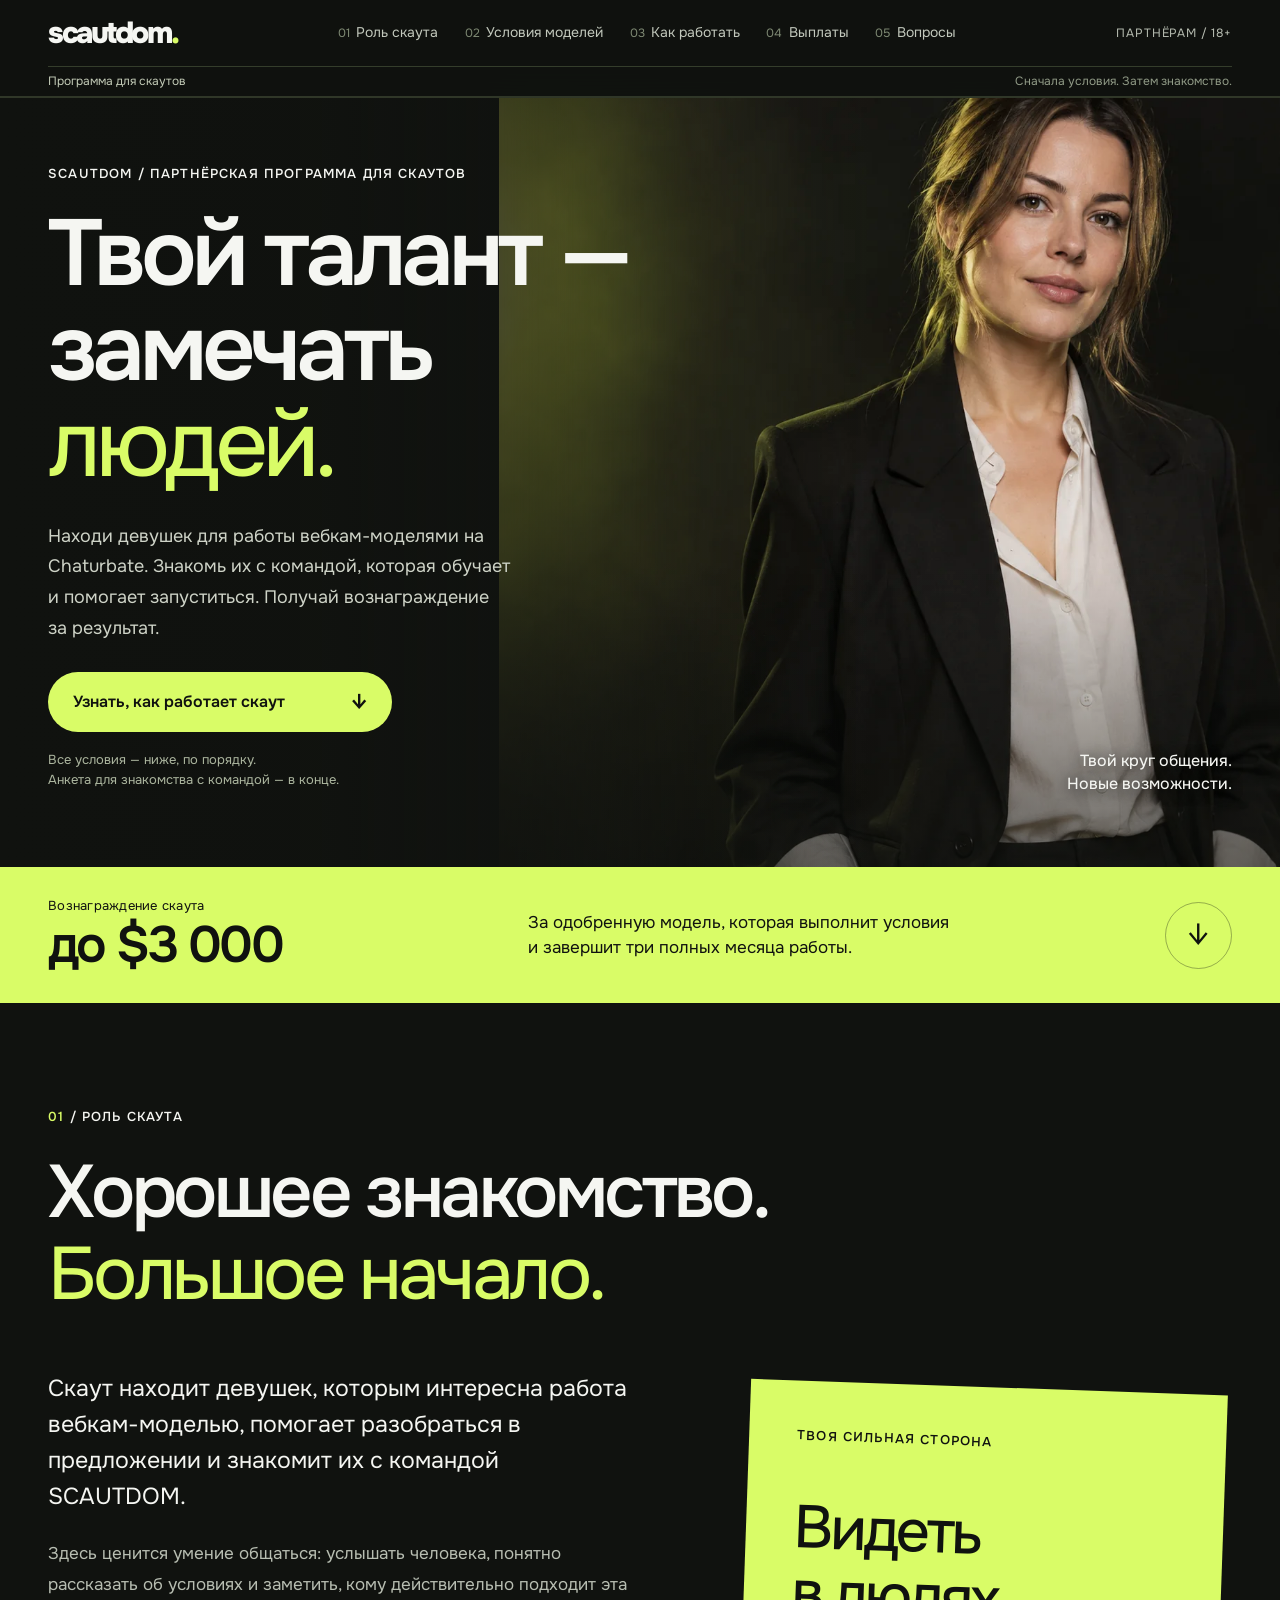
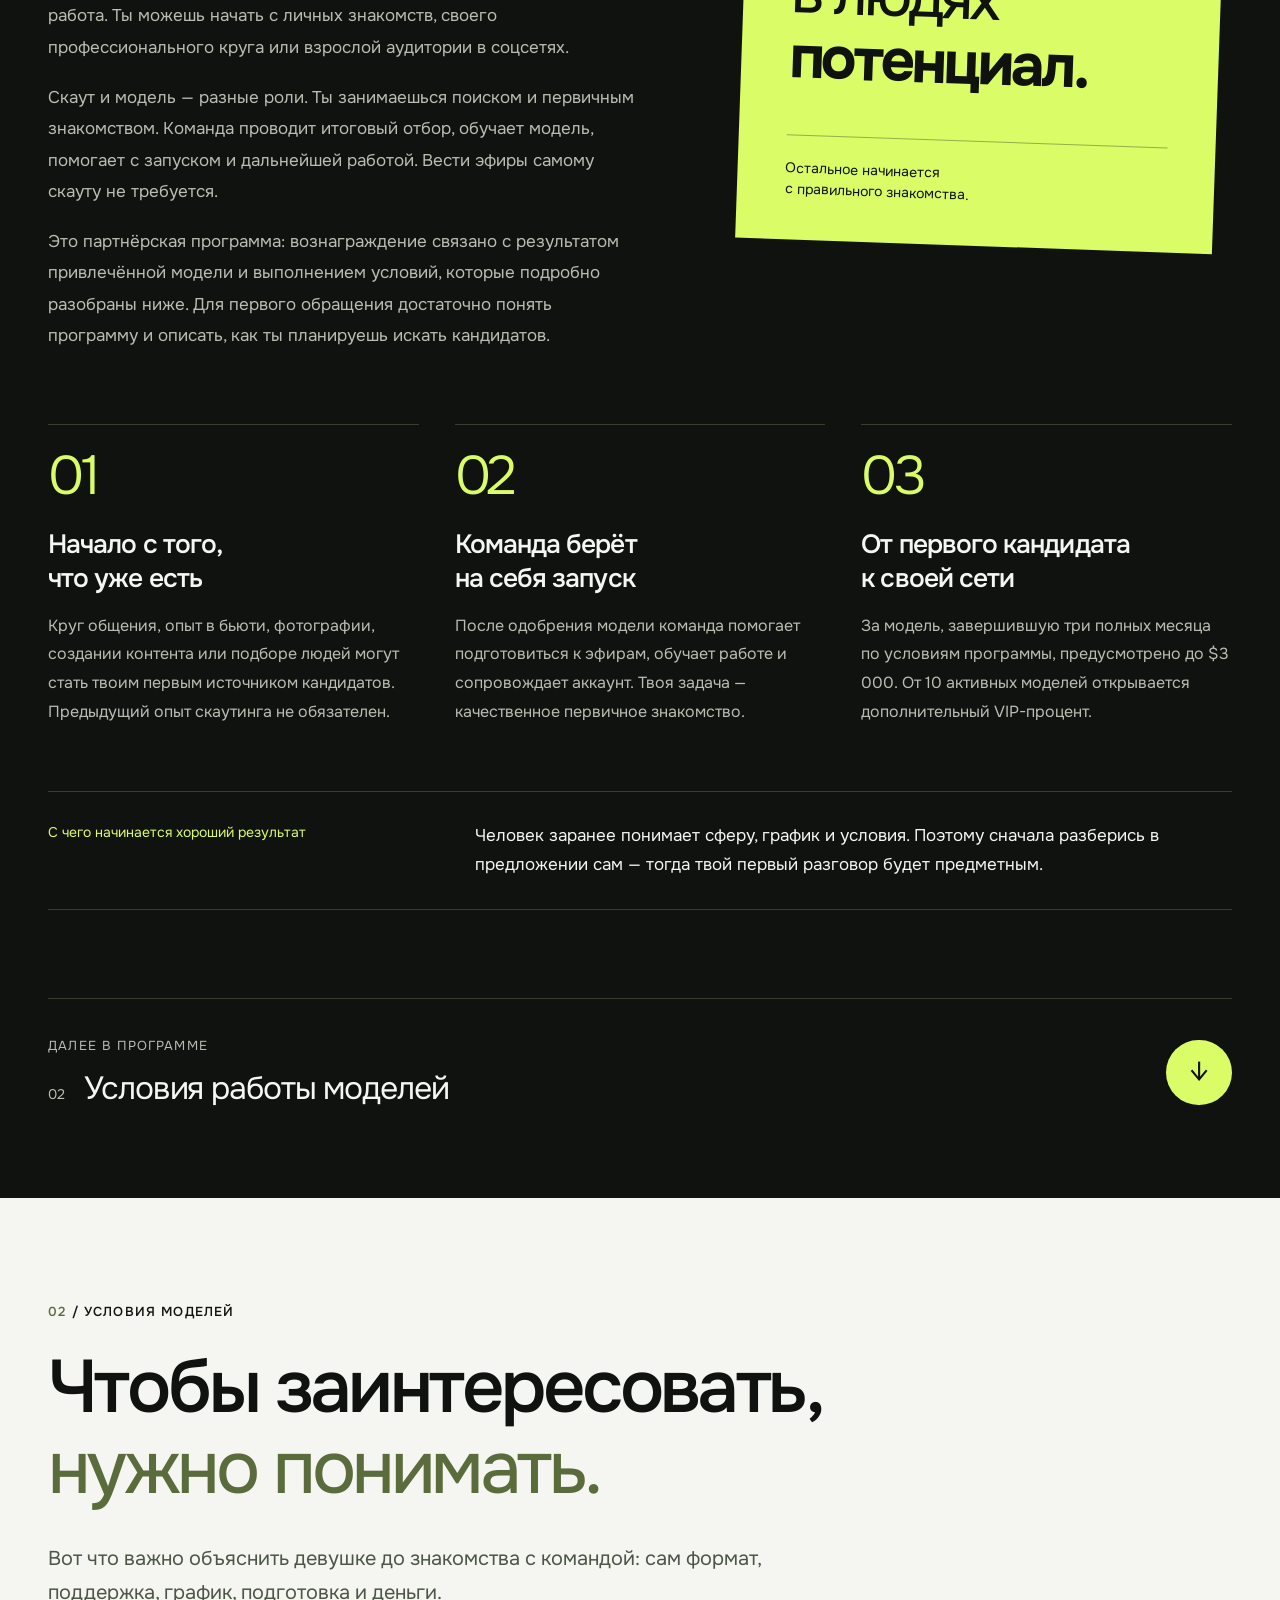
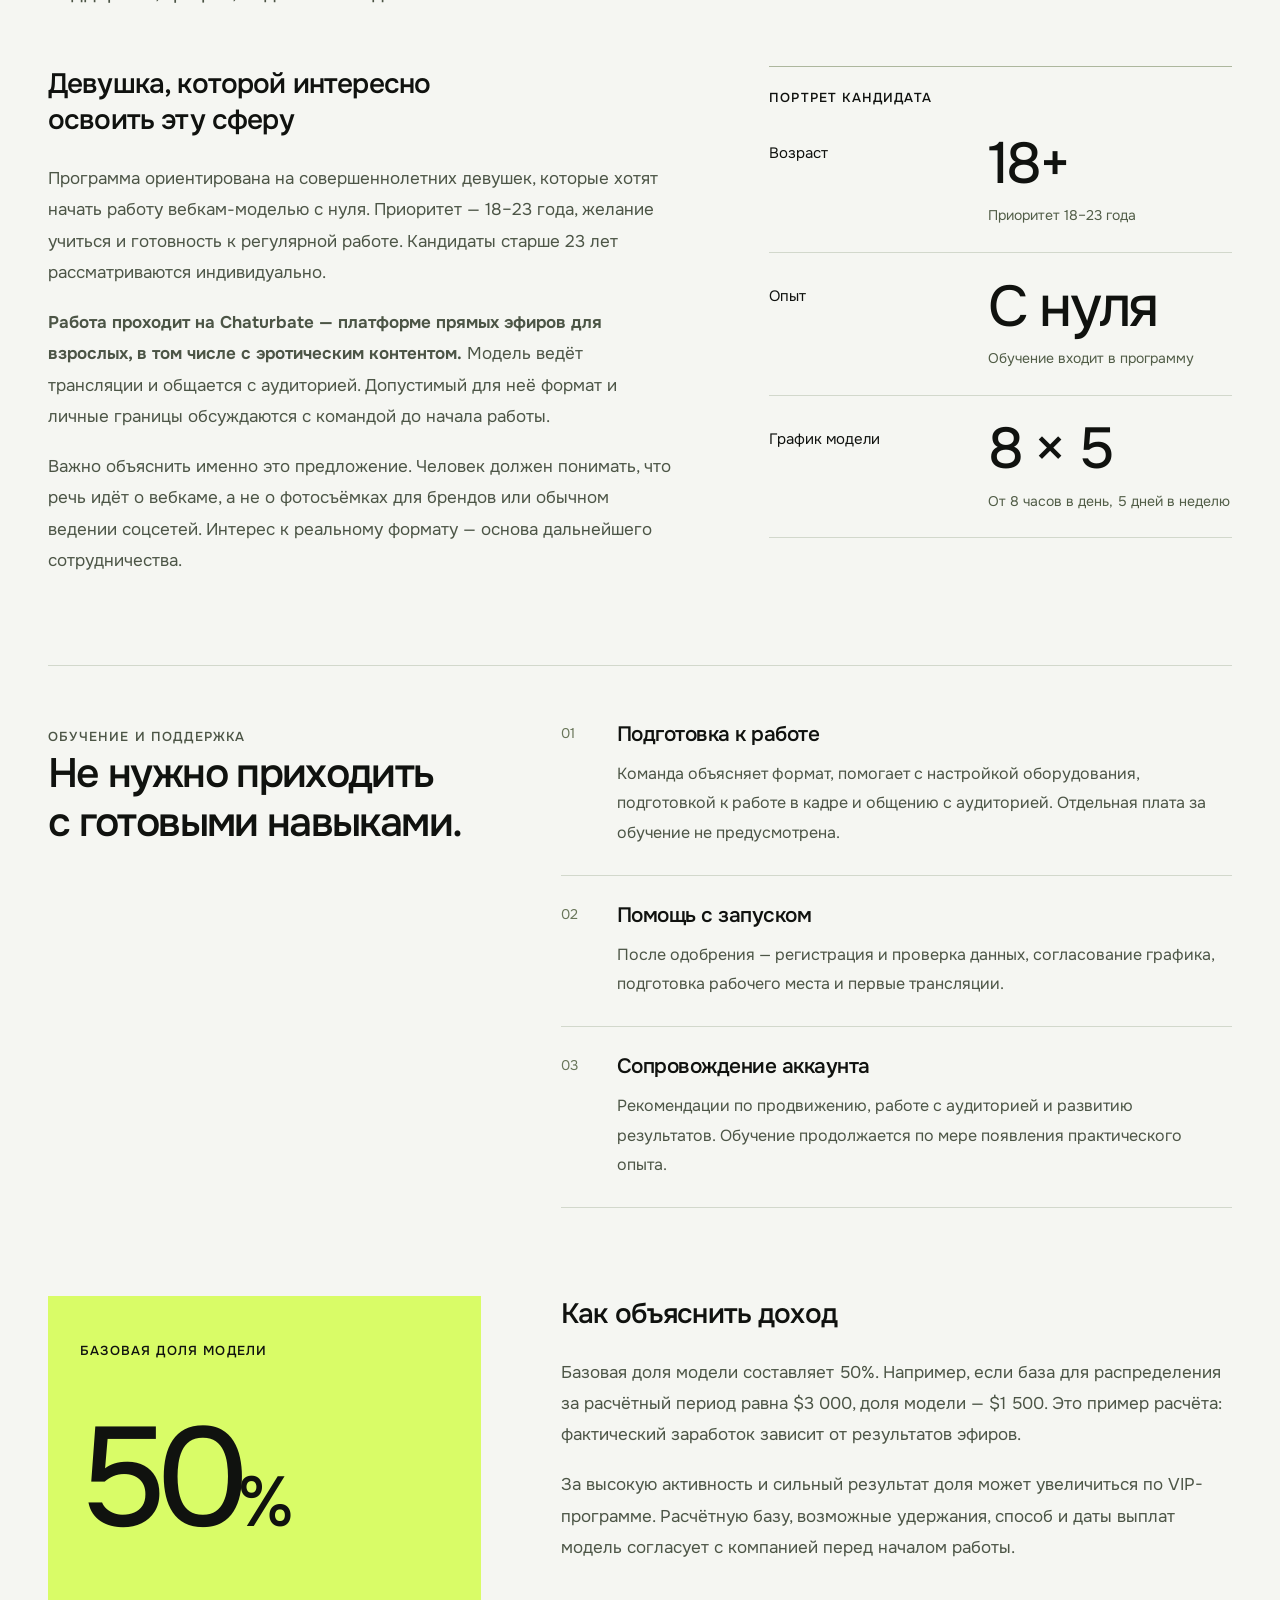
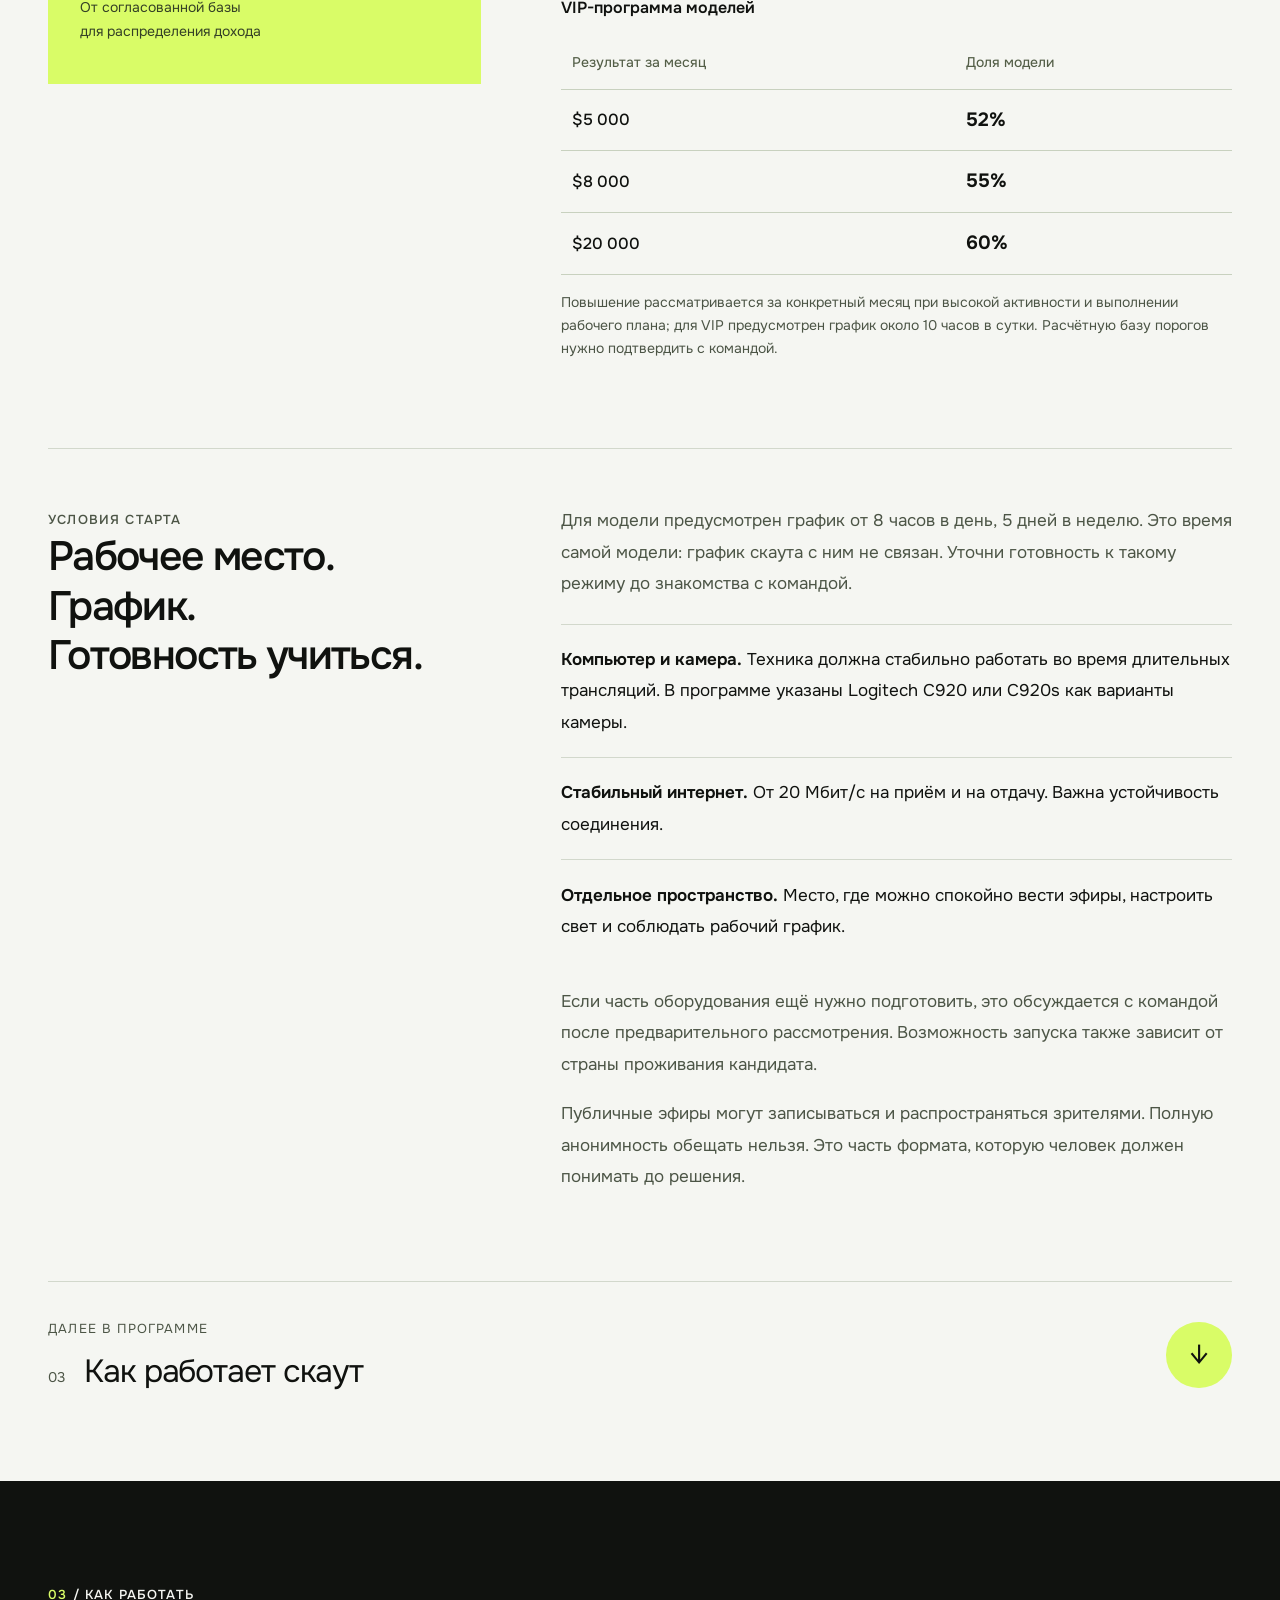
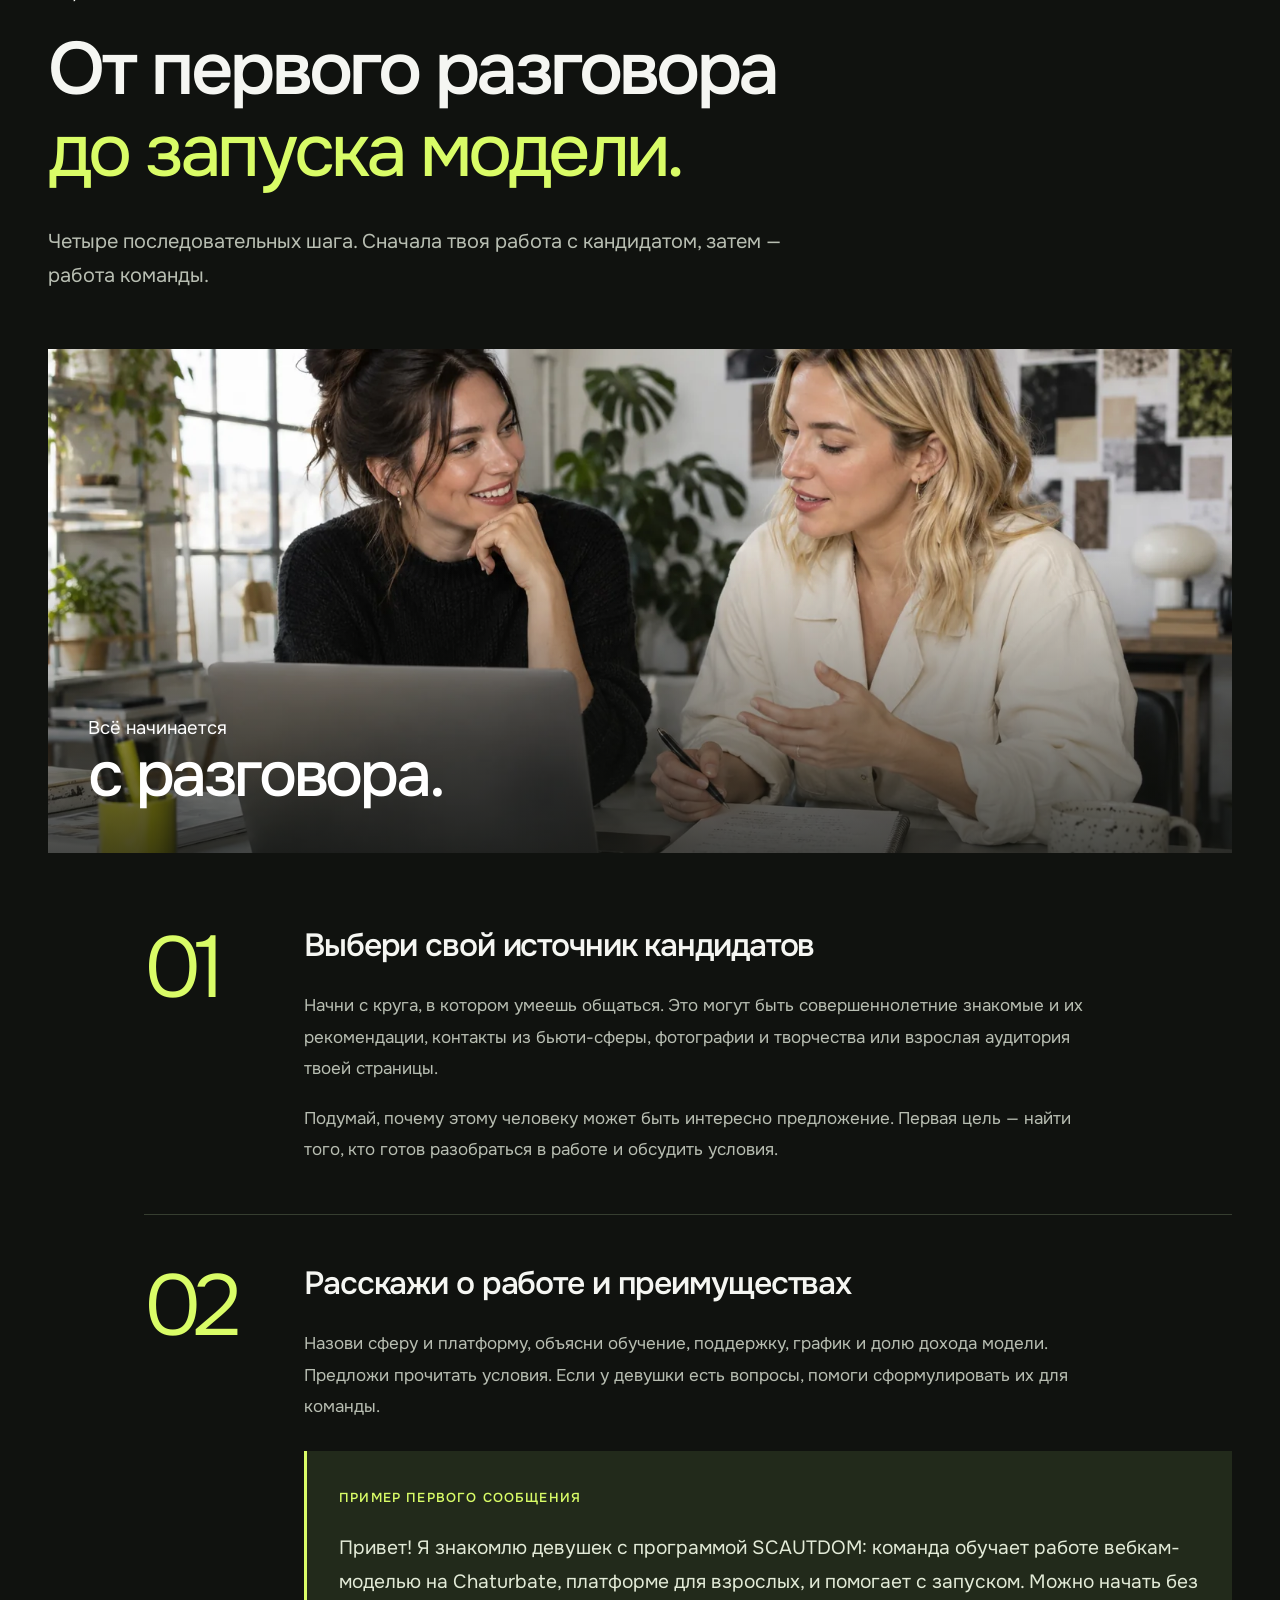
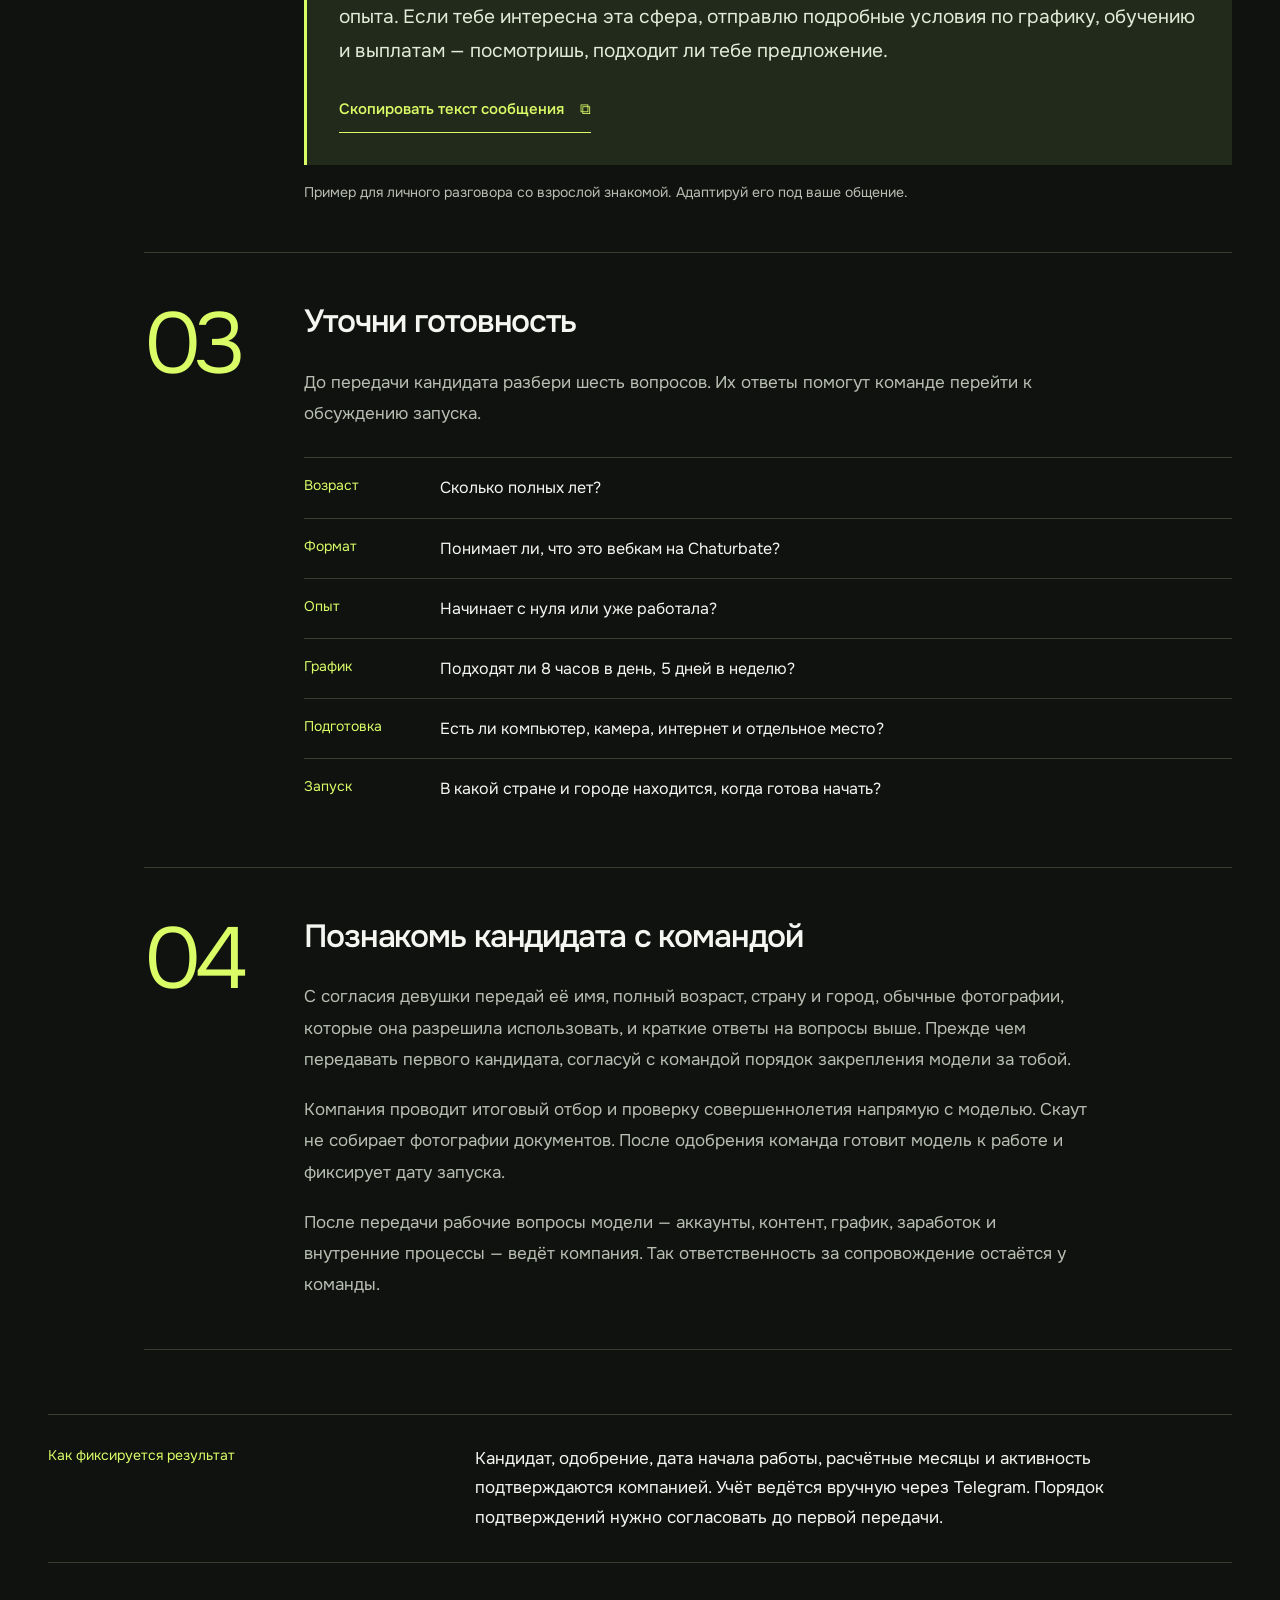
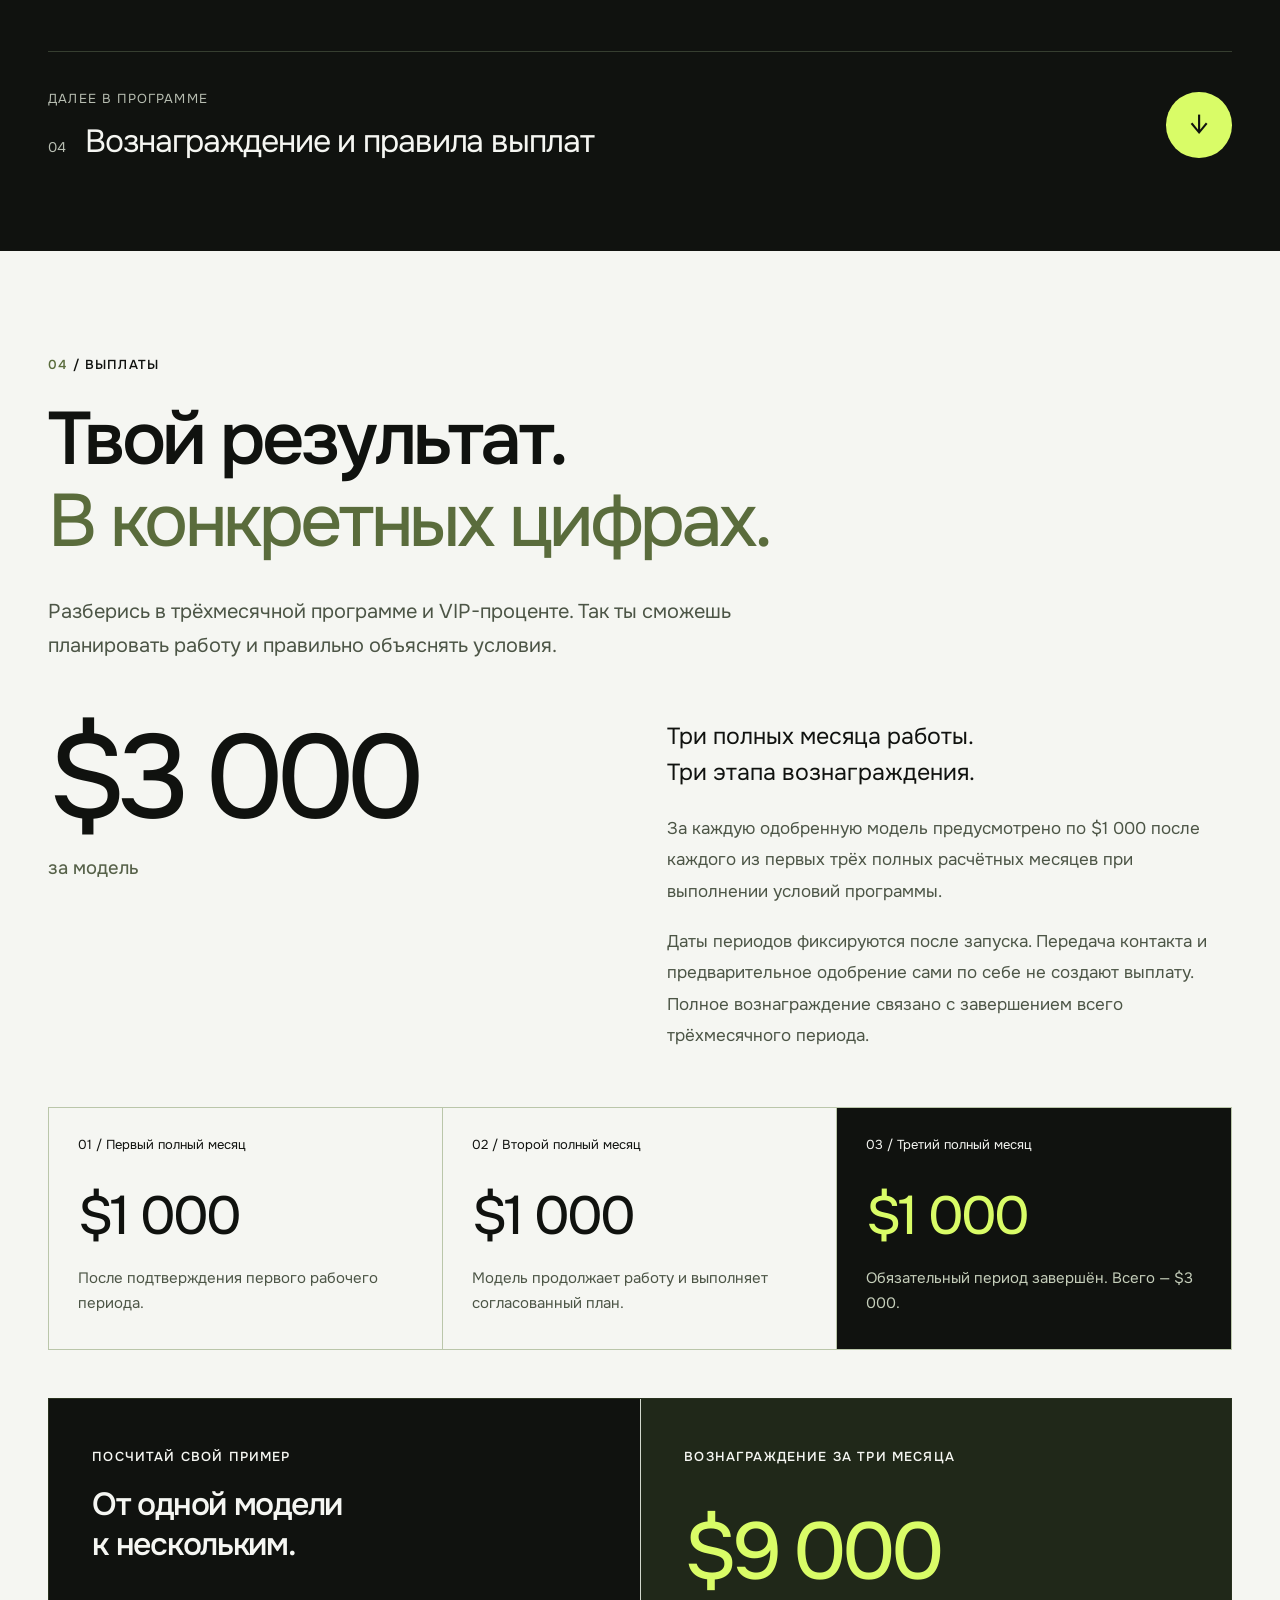
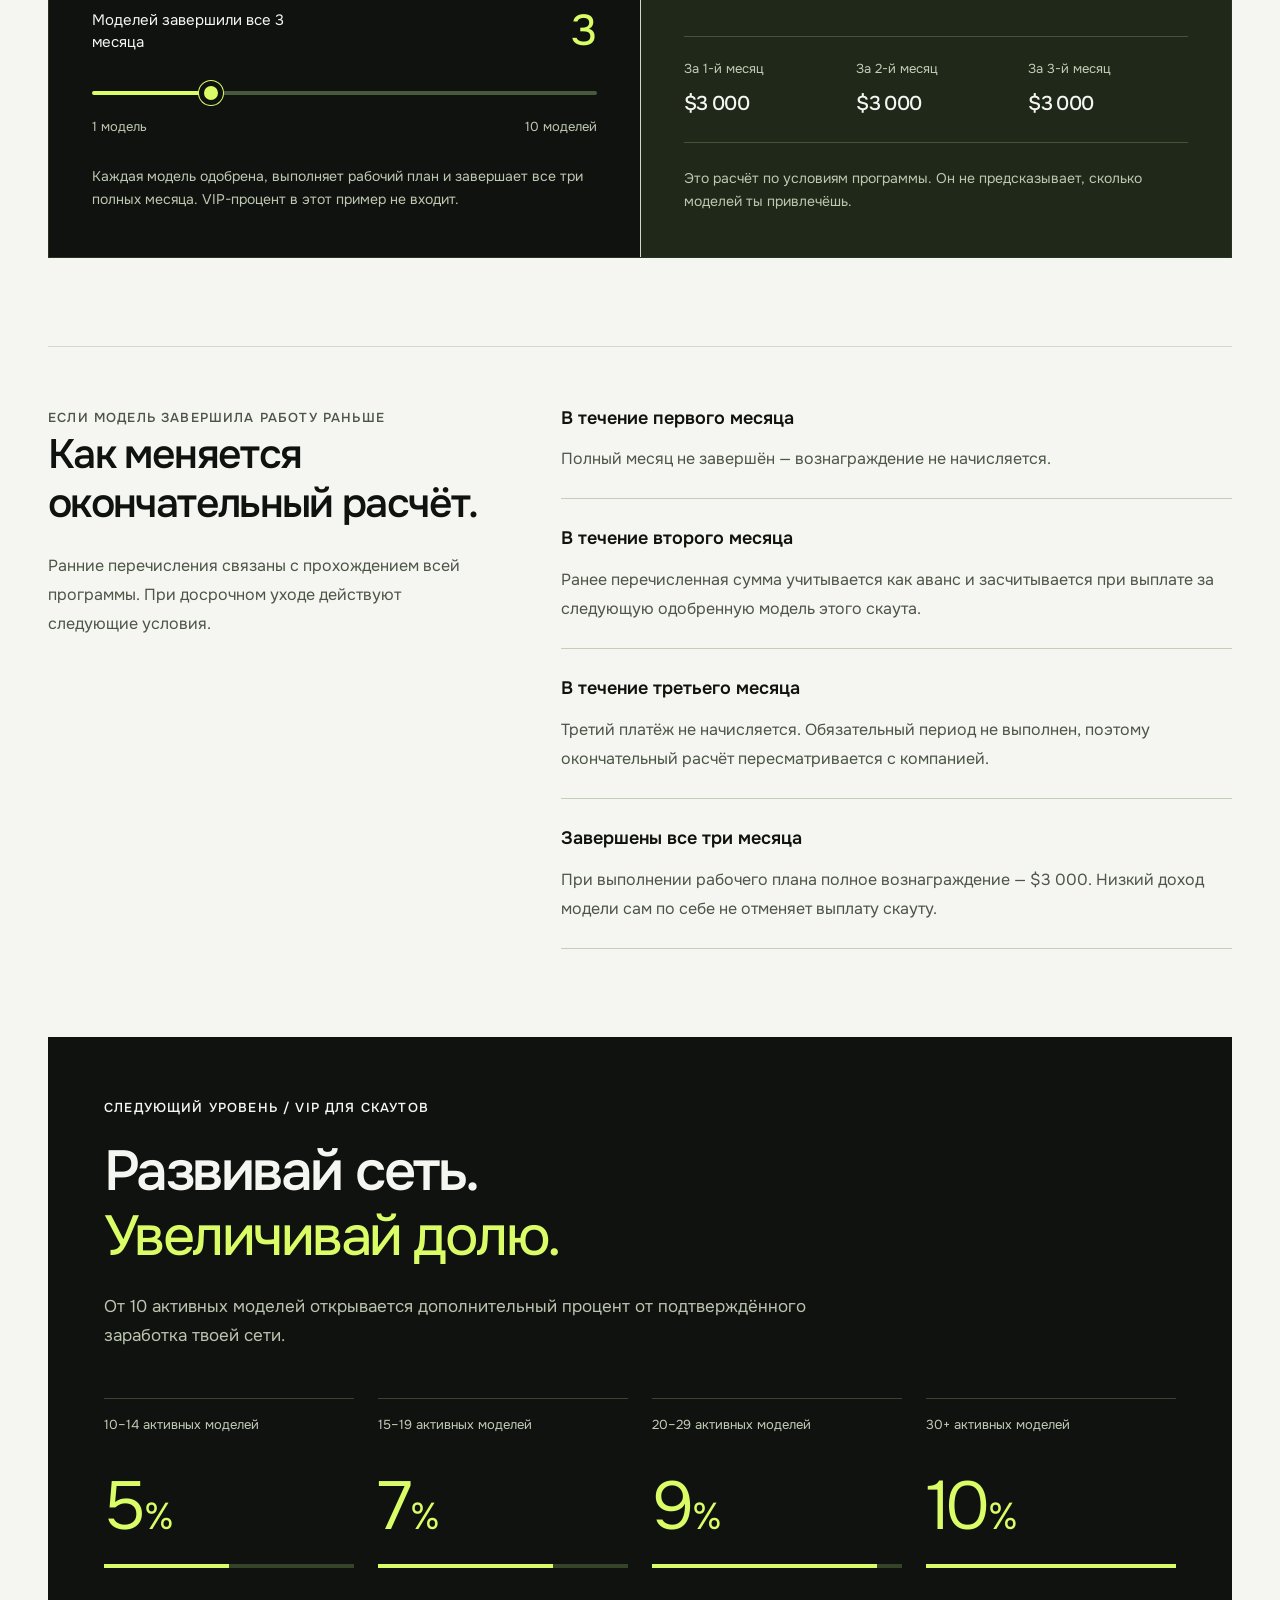
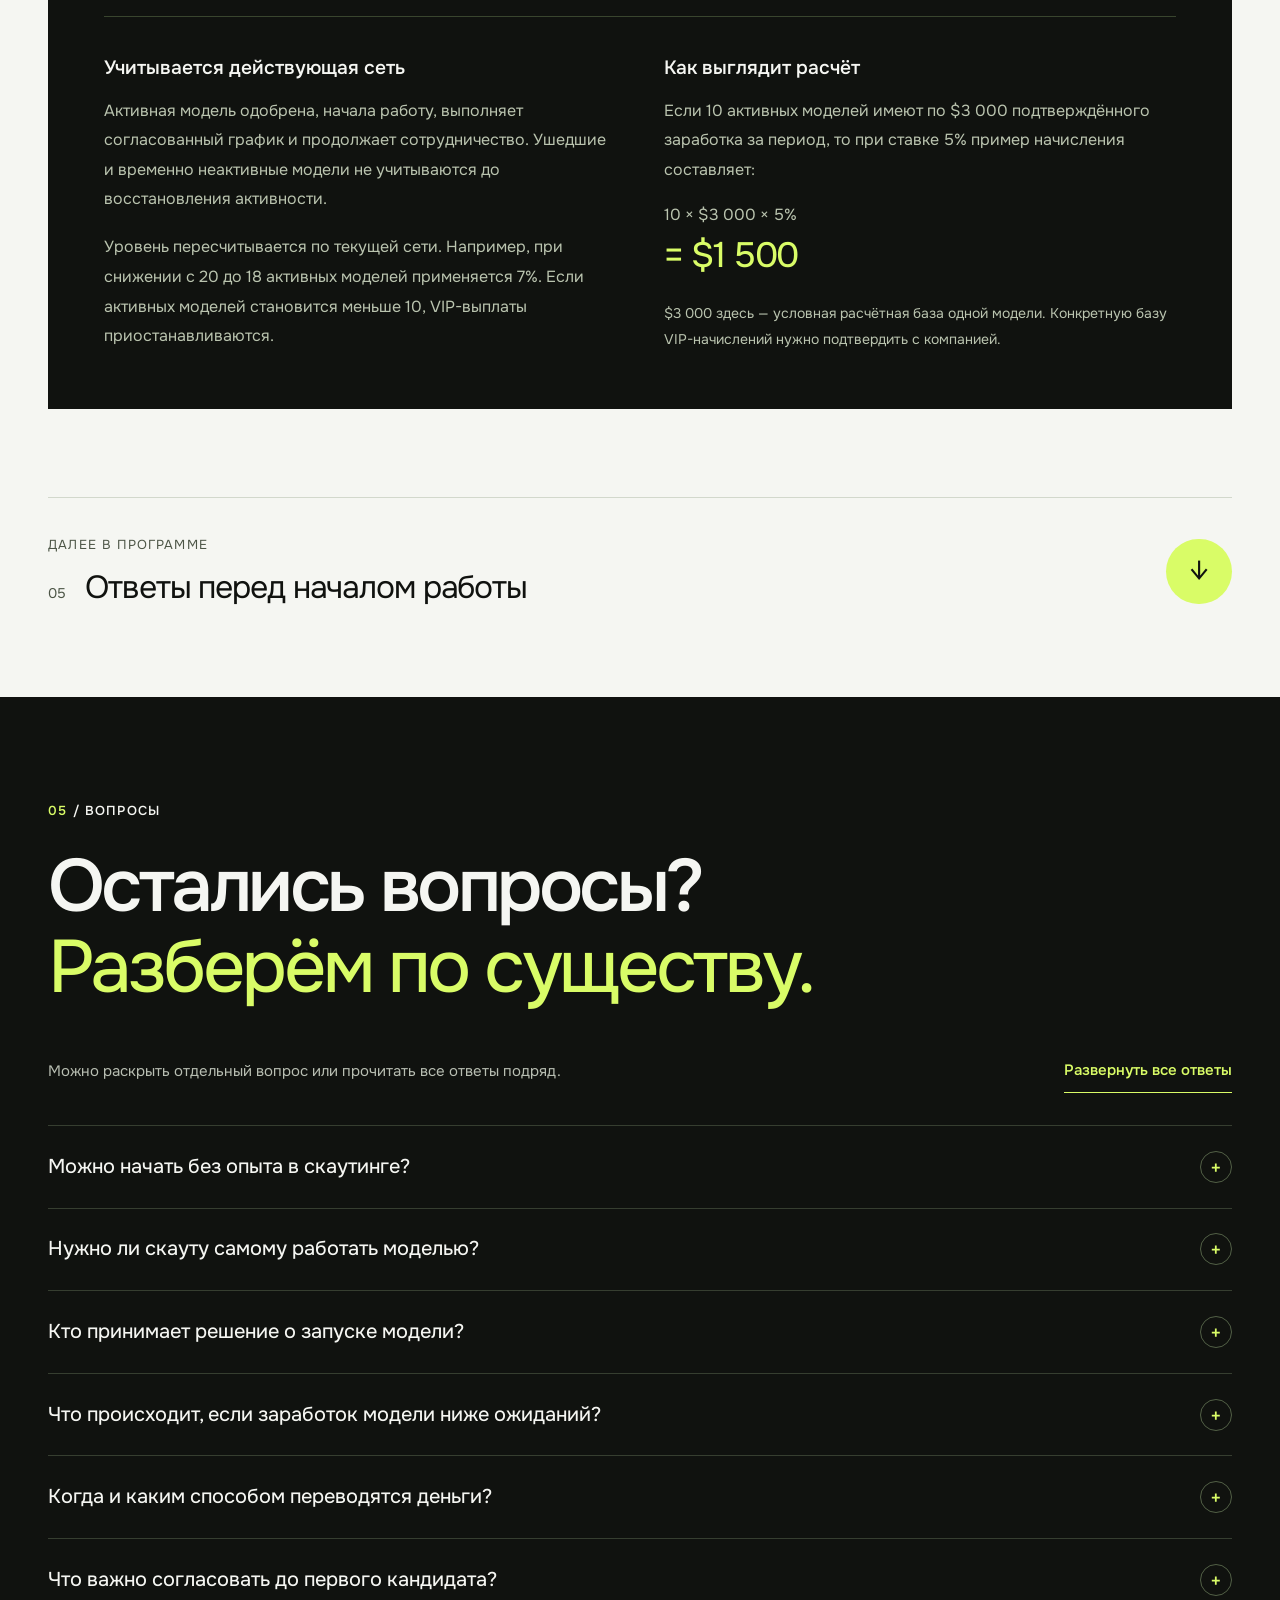
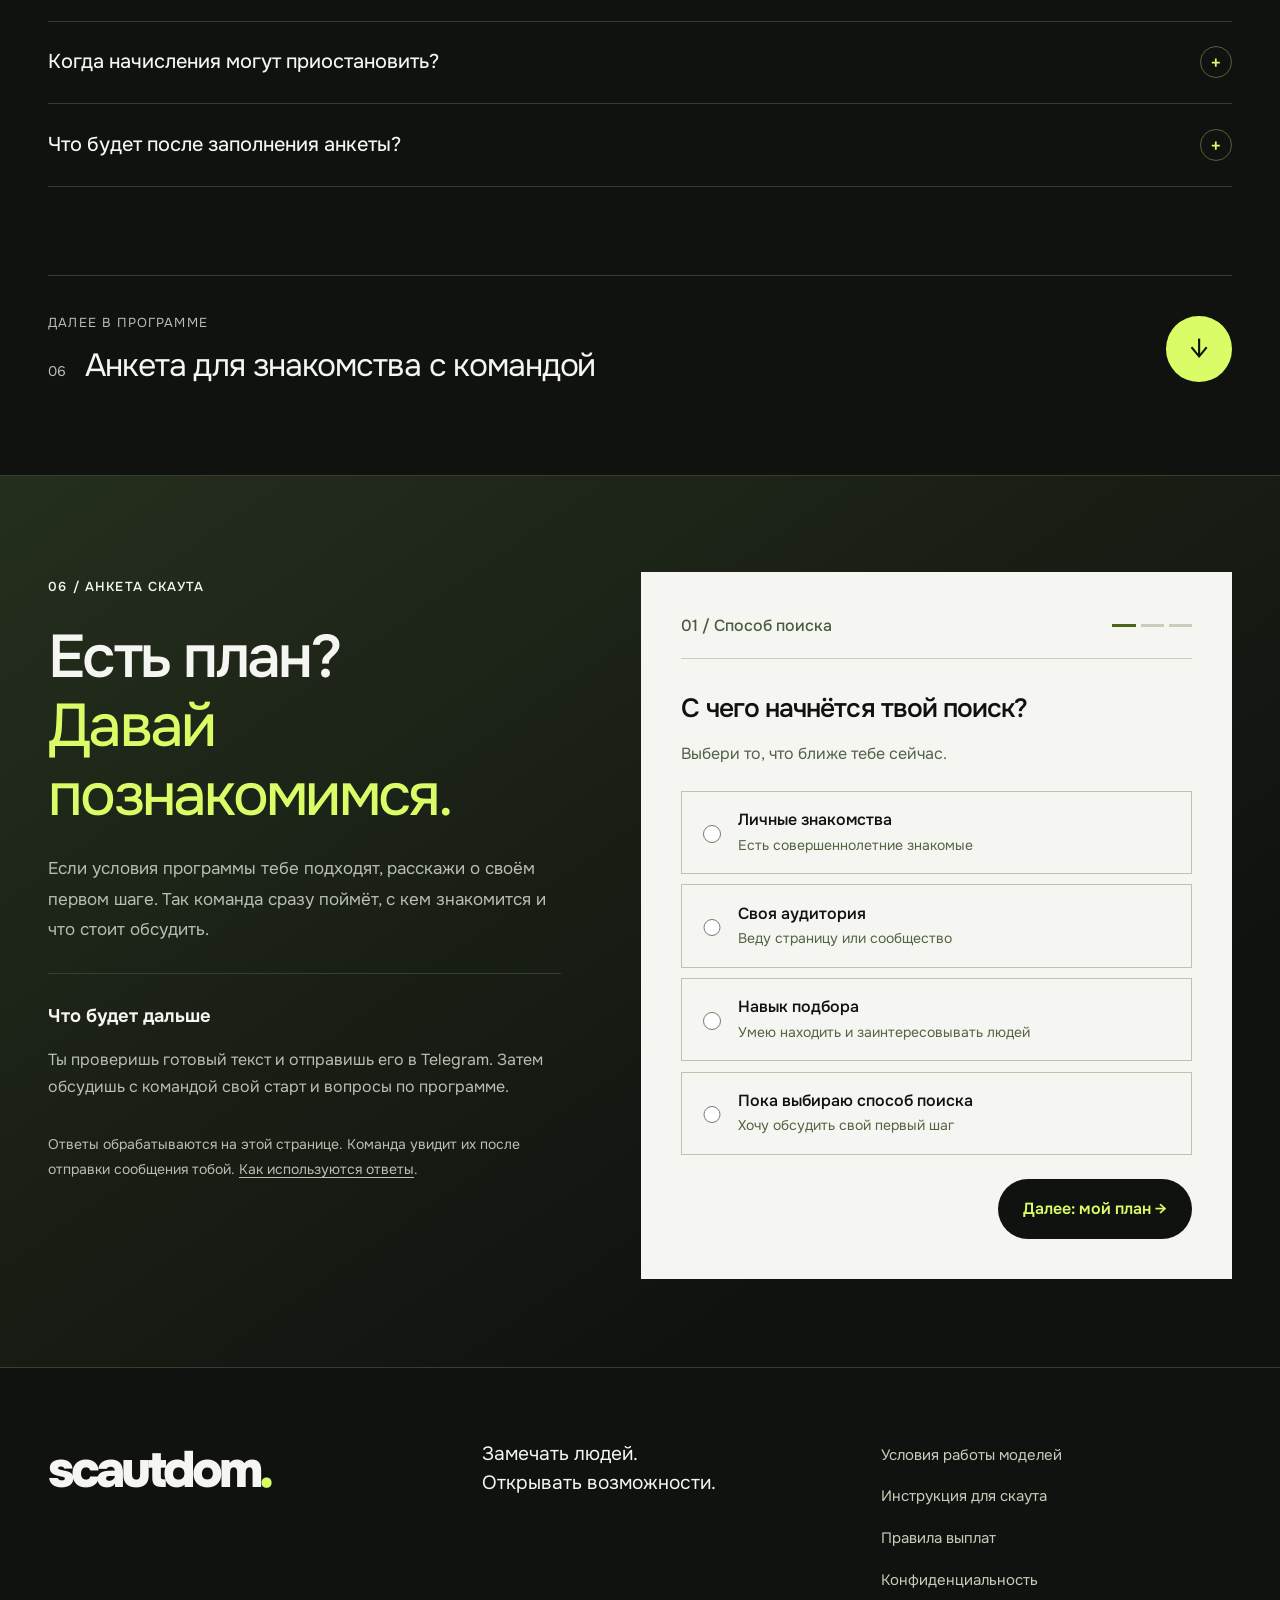
==== commit 36240d6c: "Remove distracting illustration and affiliation captions Remove the requested captions across all si" ====
--- a/index.html
+++ b/index.html
@@ -1,11 +1,11 @@
 <!doctype html>
-<html lang="ru"><head><meta charset="utf-8"><meta name="viewport" content="width=device-width, initial-scale=1"><meta name="theme-color" content="#10120f"><meta name="referrer" content="strict-origin-when-cross-origin"><title>SCAUTDOM — работа скаутом: программа, условия и выплаты</title><meta name="description" content="Подробная программа для скаутов SCAUTDOM: роль, условия моделей, порядок работы, вознаграждение до $3 000 за модель и VIP. Анкета после изучения условий."><link rel="canonical" href="https://www.scautdom.com/"><meta property="og:type" content="website"><meta property="og:locale" content="ru_RU"><meta property="og:site_name" content="SCAUTDOM"><meta property="og:title" content="SCAUTDOM — работа скаутом: программа, условия и выплаты"><meta property="og:description" content="Подробная программа для скаутов SCAUTDOM: роль, условия моделей, порядок работы, вознаграждение до $3 000 за модель и VIP. Анкета после изучения условий."><meta property="og:url" content="https://www.scautdom.com/"><link rel="icon" href="/assets/favicon.svg" type="image/svg+xml"><link rel="preload" as="image" href="/assets/portrait.svg"><link rel="stylesheet" href="/assets/typeface.css?v=editorial-20260905c"><link rel="stylesheet" href="/assets/site.css?v=editorial-20260905c"><script src="/assets/lead-core.js?v=editorial-20260905c" defer></script><script src="/assets/site.js?v=editorial-20260905c" defer></script></head><body data-release="editorial-20260905c" data-page="index.html"><a class="skip" href="#main">К содержанию</a>
+<html lang="ru"><head><meta charset="utf-8"><meta name="viewport" content="width=device-width, initial-scale=1"><meta name="theme-color" content="#10120f"><meta name="referrer" content="strict-origin-when-cross-origin"><title>SCAUTDOM — работа скаутом: программа, условия и выплаты</title><meta name="description" content="Подробная программа для скаутов SCAUTDOM: роль, условия моделей, порядок работы, вознаграждение до $3 000 за модель и VIP. Анкета после изучения условий."><link rel="canonical" href="https://www.scautdom.com/"><meta property="og:type" content="website"><meta property="og:locale" content="ru_RU"><meta property="og:site_name" content="SCAUTDOM"><meta property="og:title" content="SCAUTDOM — работа скаутом: программа, условия и выплаты"><meta property="og:description" content="Подробная программа для скаутов SCAUTDOM: роль, условия моделей, порядок работы, вознаграждение до $3 000 за модель и VIP. Анкета после изучения условий."><meta property="og:url" content="https://www.scautdom.com/"><link rel="icon" href="/assets/favicon.svg" type="image/svg+xml"><link rel="preload" as="image" href="/assets/portrait.svg"><link rel="stylesheet" href="/assets/typeface.css?v=editorial-20260905d"><link rel="stylesheet" href="/assets/site.css?v=editorial-20260905d"><script src="/assets/lead-core.js?v=editorial-20260905d" defer></script><script src="/assets/site.js?v=editorial-20260905d" defer></script></head><body data-release="editorial-20260905d" data-page="index.html"><a class="skip" href="#main">К содержанию</a>
 <header class="header"><div class="header-inner wrap">
 <a class="brand" href="/" aria-label="SCAUTDOM — вся программа">scautdom<span aria-hidden="true">.</span></a>
 <nav class="desktop-nav" aria-label="Разделы программы по порядку"><a href="#role" data-chapter-link="role"><span>01</span>Роль скаута</a><a href="#models" data-chapter-link="models"><span>02</span>Условия моделей</a><a href="#workflow" data-chapter-link="workflow"><span>03</span>Как работать</a><a href="#rewards" data-chapter-link="rewards"><span>04</span>Выплаты</a><a href="#questions" data-chapter-link="questions"><span>05</span>Вопросы</a></nav>
 <span class="header-note">ПАРТНЁРАМ / 18+</span>
 <details class="mobile-nav"><summary>Разделы <span aria-hidden="true">≡</span></summary><nav aria-label="Разделы программы"><a href="#role" data-chapter-link="role"><span>01</span>Роль скаута</a><a href="#models" data-chapter-link="models"><span>02</span>Условия моделей</a><a href="#workflow" data-chapter-link="workflow"><span>03</span>Как работать</a><a href="#rewards" data-chapter-link="rewards"><span>04</span>Выплаты</a><a href="#questions" data-chapter-link="questions"><span>05</span>Вопросы</a></nav></details>
-</div><div class="reading-row wrap"><span data-reading-current>Программа для скаутов</span><span class="reading-note">Сначала условия. Затем знакомство.</span></div><div class="reading-progress" aria-hidden="true"><div data-reading-progress></div></div></header><main id="main"><section class="hero"><div class="hero-media"><img src="/assets/portrait.svg" width="1122" height="1402" fetchpriority="high" alt="Портрет для визуальной истории SCAUTDOM"></div><div class="hero-shade"></div><div class="wrap hero-inner"><div class="hero-copy"><p class="eyebrow">SCAUTDOM / Партнёрская программа для скаутов</p><h1>Твой талант —<br>замечать<br><em>людей.</em></h1><p class="hero-lead">Находи девушек для работы вебкам-моделями на Chaturbate. Знакомь их с командой, которая обучает и помогает запуститься. Получай вознаграждение за результат.</p><a class="button primary" href="#role">Узнать, как работает скаут<span aria-hidden="true">↓</span></a><p class="hero-note">Все условия — ниже, по порядку.<br>Анкета для знакомства с командой — в конце.</p></div><div class="hero-side-note"><span>Твой круг общения.</span><span>Новые возможности.</span></div><span class="hero-image-credit">Фотоиллюстрация · ИИ</span></div></section>
+</div><div class="reading-row wrap"><span data-reading-current>Программа для скаутов</span><span class="reading-note">Сначала условия. Затем знакомство.</span></div><div class="reading-progress" aria-hidden="true"><div data-reading-progress></div></div></header><main id="main"><section class="hero"><div class="hero-media"><img src="/assets/portrait.svg" width="1122" height="1402" fetchpriority="high" alt="Портрет для визуальной истории SCAUTDOM"></div><div class="hero-shade"></div><div class="wrap hero-inner"><div class="hero-copy"><p class="eyebrow">SCAUTDOM / Партнёрская программа для скаутов</p><h1>Твой талант —<br>замечать<br><em>людей.</em></h1><p class="hero-lead">Находи девушек для работы вебкам-моделями на Chaturbate. Знакомь их с командой, которая обучает и помогает запуститься. Получай вознаграждение за результат.</p><a class="button primary" href="#role">Узнать, как работает скаут<span aria-hidden="true">↓</span></a><p class="hero-note">Все условия — ниже, по порядку.<br>Анкета для знакомства с командой — в конце.</p></div><div class="hero-side-note"><span>Твой круг общения.</span><span>Новые возможности.</span></div></div></section>
 <div class="offer-strip"><div class="wrap offer-inner"><p><span>Вознаграждение скаута</span><strong>до $3 000</strong></p><p>За одобренную модель, которая выполнит условия<br>и завершит три полных месяца работы.</p><span class="offer-mark" aria-hidden="true">↓</span></div></div><section class="chapter " id="role" data-chapter="01" data-chapter-title="Роль скаута"><div class="wrap"><div class="chapter-heading"><p class="eyebrow"><span>01</span> / Роль скаута</p><h2>Хорошее знакомство.<br><em>Большое начало.</em></h2></div>
 <div class="role-layout"><div class="reading-copy"><p class="lead">Скаут находит девушек, которым интересна работа вебкам-моделью, помогает разобраться в предложении и знакомит их с командой SCAUTDOM.</p>
 <p>Здесь ценится умение общаться: услышать человека, понятно рассказать об условиях и заметить, кому действительно подходит эта работа. Ты можешь начать с личных знакомств, своего профессионального круга или взрослой аудитории в соцсетях.</p>
@@ -23,7 +23,7 @@
 <div class="model-economy"><div class="share-figure"><span class="eyebrow">Базовая доля модели</span><strong>50<span>%</span></strong><p>От согласованной базы<br>для распределения дохода</p></div><div class="reading-copy"><h3>Как объяснить доход</h3><p>Базовая доля модели составляет 50%. Например, если база для распределения за расчётный период равна $3 000, доля модели — $1 500. Это пример расчёта: фактический заработок зависит от результатов эфиров.</p><p>За высокую активность и сильный результат доля может увеличиться по VIP-программе. Расчётную базу, возможные удержания, способ и даты выплат модель согласует с компанией перед началом работы.</p><div class="table-scroll"><table><caption>VIP-программа моделей</caption><thead><tr><th scope="col">Результат за месяц</th><th scope="col">Доля модели</th></tr></thead><tbody><tr><th scope="row">$5 000</th><td>52%</td></tr><tr><th scope="row">$8 000</th><td>55%</td></tr><tr><th scope="row">$20 000</th><td>60%</td></tr></tbody></table></div><p class="small">Повышение рассматривается за конкретный месяц при высокой активности и выполнении рабочего плана; для VIP предусмотрен график около 10 часов в сутки. Расчётную базу порогов нужно подтвердить с командой.</p></div></div>
 <div class="subsection"><div class="subhead"><span class="eyebrow">Условия старта</span><h3>Рабочее место.<br>График.<br>Готовность учиться.</h3></div><div class="reading-copy"><p>Для модели предусмотрен график от 8 часов в день, 5 дней в неделю. Это время самой модели: график скаута с ним не связан. Уточни готовность к такому режиму до знакомства с командой.</p><ul class="detail-list"><li><strong>Компьютер и камера.</strong> Техника должна стабильно работать во время длительных трансляций. В программе указаны Logitech C920 или C920s как варианты камеры.</li><li><strong>Стабильный интернет.</strong> От 20 Мбит/с на приём и на отдачу. Важна устойчивость соединения.</li><li><strong>Отдельное пространство.</strong> Место, где можно спокойно вести эфиры, настроить свет и соблюдать рабочий график.</li></ul><p>Если часть оборудования ещё нужно подготовить, это обсуждается с командой после предварительного рассмотрения. Возможность запуска также зависит от страны проживания кандидата.</p><p>Публичные эфиры могут записываться и распространяться зрителями. Полную анонимность обещать нельзя. Это часть формата, которую человек должен понимать до решения.</p></div></div>
 <a class="next-chapter" href="#workflow"><span class="next-caption">Далее в программе</span><span class="next-name"><small>03</small>Как работает скаут</span><span class="next-arrow" aria-hidden="true">↓</span></a></div></section><section class="chapter " id="workflow" data-chapter="03" data-chapter-title="Как работать"><div class="wrap"><div class="chapter-heading"><p class="eyebrow"><span>03</span> / Как работать</p><h2>От первого разговора<br><em>до запуска модели.</em></h2></div><p class="chapter-intro">Четыре последовательных шага. Сначала твоя работа с кандидатом, затем — работа команды.</p>
-<div class="process-photo"><img src="/assets/conversation.svg" width="1536" height="1024" loading="lazy" alt="Иллюстрация: обсуждение проекта за ноутбуком"><div class="photo-note"><span>Всё начинается</span><strong>с разговора.</strong></div><span class="image-credit">Фотоиллюстрация · ИИ</span></div>
+<div class="process-photo"><img src="/assets/conversation.svg" width="1536" height="1024" loading="lazy" alt="Иллюстрация: обсуждение проекта за ноутбуком"><div class="photo-note"><span>Всё начинается</span><strong>с разговора.</strong></div></div>
 <div class="process-steps"><article><div class="process-number">01</div><div><h3>Выбери свой источник кандидатов</h3><p>Начни с круга, в котором умеешь общаться. Это могут быть совершеннолетние знакомые и их рекомендации, контакты из бьюти-сферы, фотографии и творчества или взрослая аудитория твоей страницы.</p><p>Подумай, почему этому человеку может быть интересно предложение. Первая цель — найти того, кто готов разобраться в работе и обсудить условия.</p></div></article><article><div class="process-number">02</div><div><h3>Расскажи о работе и преимуществах</h3><p>Назови сферу и платформу, объясни обучение, поддержку, график и долю дохода модели. Предложи прочитать условия. Если у девушки есть вопросы, помоги сформулировать их для команды.</p><div class="message-card"><span class="eyebrow">Пример первого сообщения</span><blockquote id="outreach-text">Привет! Я знакомлю девушек с программой SCAUTDOM: команда обучает работе вебкам-моделью на Chaturbate, платформе для взрослых, и помогает с запуском. Можно начать без опыта. Если тебе интересна эта сфера, отправлю подробные условия по графику, обучению и выплатам — посмотришь, подходит ли тебе предложение.</blockquote><button class="text-link" type="button" data-copy-target="outreach-text">Скопировать текст сообщения <span aria-hidden="true">⧉</span></button><p class="small" data-template-status role="status"></p></div><p class="small">Пример для личного разговора со взрослой знакомой. Адаптируй его под ваше общение.</p></div></article><article><div class="process-number">03</div><div><h3>Уточни готовность</h3><p>До передачи кандидата разбери шесть вопросов. Их ответы помогут команде перейти к обсуждению запуска.</p><ul class="interview-list"><li><span>Возраст</span>Сколько полных лет?</li><li><span>Формат</span>Понимает ли, что это вебкам на Chaturbate?</li><li><span>Опыт</span>Начинает с нуля или уже работала?</li><li><span>График</span>Подходят ли 8 часов в день, 5 дней в неделю?</li><li><span>Подготовка</span>Есть ли компьютер, камера, интернет и отдельное место?</li><li><span>Запуск</span>В какой стране и городе находится, когда готова начать?</li></ul></div></article><article><div class="process-number">04</div><div><h3>Познакомь кандидата с командой</h3><p>С согласия девушки передай её имя, полный возраст, страну и город, обычные фотографии, которые она разрешила использовать, и краткие ответы на вопросы выше. Прежде чем передавать первого кандидата, согласуй с командой порядок закрепления модели за тобой.</p><p>Компания проводит итоговый отбор и проверку совершеннолетия напрямую с моделью. Скаут не собирает фотографии документов. После одобрения команда готовит модель к работе и фиксирует дату запуска.</p><p>После передачи рабочие вопросы модели — аккаунты, контент, график, заработок и внутренние процессы — ведёт компания. Так ответственность за сопровождение остаётся у команды.</p></div></article></div>
 <div class="editor-note"><span>Как фиксируется результат</span><p>Кандидат, одобрение, дата начала работы, расчётные месяцы и активность подтверждаются компанией. Учёт ведётся вручную через Telegram. Порядок подтверждений нужно согласовать до первой передачи.</p></div>
 <a class="next-chapter" href="#rewards"><span class="next-caption">Далее в программе</span><span class="next-name"><small>04</small>Вознаграждение и правила выплат</span><span class="next-arrow" aria-hidden="true">↓</span></a></div></section><section class="chapter paper" id="rewards" data-chapter="04" data-chapter-title="Выплаты"><div class="wrap"><div class="chapter-heading"><p class="eyebrow"><span>04</span> / Выплаты</p><h2>Твой результат.<br><em>В конкретных цифрах.</em></h2></div><p class="chapter-intro">Разберись в трёхмесячной программе и VIP-проценте. Так ты сможешь планировать работу и правильно объяснять условия.</p>
@@ -32,4 +32,4 @@
 <div class="calculator" data-scout-calculator><div class="calc-controls"><span class="eyebrow">Посчитай свой пример</span><h3>От одной модели<br>к нескольким.</h3><div class="range-heading"><label for="model-count">Моделей завершили все 3 месяца</label><output id="model-count-label" for="model-count">3</output></div><input id="model-count" type="range" min="1" max="10" step="1" value="3" aria-describedby="calc-note"><div class="range-labels"><span>1 модель</span><span>10 моделей</span></div><p id="calc-note" class="small">Каждая модель одобрена, выполняет рабочий план и завершает все три полных месяца. VIP-процент в этот пример не входит.</p></div><div class="calc-result"><span class="eyebrow">Вознаграждение за три месяца</span><output class="calc-total" data-total aria-live="polite">$9 000</output><div class="calc-months"><div><span>За 1-й месяц</span><strong data-month>$3 000</strong></div><div><span>За 2-й месяц</span><strong data-month>$3 000</strong></div><div><span>За 3-й месяц</span><strong data-month>$3 000</strong></div></div><p class="small">Это расчёт по условиям программы. Он не предсказывает, сколько моделей ты привлечёшь.</p></div></div>
 <div class="subsection early-section" id="early"><div class="subhead"><span class="eyebrow">Если модель завершила работу раньше</span><h3>Как меняется<br>окончательный расчёт.</h3><p>Ранние перечисления связаны с прохождением всей программы. При досрочном уходе действуют следующие условия.</p></div><dl class="early-rules"><div><dt>В течение первого месяца</dt><dd>Полный месяц не завершён — вознаграждение не начисляется.</dd></div><div><dt>В течение второго месяца</dt><dd>Ранее перечисленная сумма учитывается как аванс и засчитывается при выплате за следующую одобренную модель этого скаута.</dd></div><div><dt>В течение третьего месяца</dt><dd>Третий платёж не начисляется. Обязательный период не выполнен, поэтому окончательный расчёт пересматривается с компанией.</dd></div><div><dt>Завершены все три месяца</dt><dd>При выполнении рабочего плана полное вознаграждение — $3 000. Низкий доход модели сам по себе не отменяет выплату скауту.</dd></div></dl></div>
 <div class="vip-section" id="vip"><div class="vip-heading"><span class="eyebrow">Следующий уровень / VIP для скаутов</span><h3>Развивай сеть.<br><em>Увеличивай долю.</em></h3><p>От 10 активных моделей открывается дополнительный процент от подтверждённого заработка твоей сети.</p></div><div class="vip-levels"><div><span>10–14 активных моделей</span><strong>5<small>%</small></strong><i style="--level:50%" aria-hidden="true"></i></div><div><span>15–19 активных моделей</span><strong>7<small>%</small></strong><i style="--level:70%" aria-hidden="true"></i></div><div><span>20–29 активных моделей</span><strong>9<small>%</small></strong><i style="--level:90%" aria-hidden="true"></i></div><div><span>30+ активных моделей</span><strong>10<small>%</small></strong><i style="--level:100%" aria-hidden="true"></i></div></div><div class="vip-explanation"><div><h4>Учитывается действующая сеть</h4><p>Активная модель одобрена, начала работу, выполняет согласованный график и продолжает сотрудничество. Ушедшие и временно неактивные модели не учитываются до восстановления активности.</p><p>Уровень пересчитывается по текущей сети. Например, при снижении с 20 до 18 активных моделей применяется 7%. Если активных моделей становится меньше 10, VIP-выплаты приостанавливаются.</p></div><div><h4>Как выглядит расчёт</h4><p>Если 10 активных моделей имеют по $3 000 подтверждённого заработка за период, то при ставке 5% пример начисления составляет:</p><p class="vip-equation">10 × $3 000 × 5%<br><strong>= $1 500</strong></p><p class="small">$3 000 здесь — условная расчётная база одной модели. Конкретную базу VIP-начислений нужно подтвердить с компанией.</p></div></div></div>
-<a class="next-chapter" href="#questions"><span class="next-caption">Далее в программе</span><span class="next-name"><small>05</small>Ответы перед началом работы</span><span class="next-arrow" aria-hidden="true">↓</span></a></div></section><section class="chapter " id="questions" data-chapter="05" data-chapter-title="Вопросы"><div class="wrap"><div class="chapter-heading"><p class="eyebrow"><span>05</span> / Вопросы</p><h2>Остались вопросы?<br><em>Разберём по существу.</em></h2></div><div class="faq-toolbar"><p>Можно раскрыть отдельный вопрос или прочитать все ответы подряд.</p><button class="text-link" type="button" data-expand-faq hidden>Развернуть все ответы</button></div><div class="faq"><details><summary>Можно начать без опыта в скаутинге?<span aria-hidden="true">+</span></summary><div class="answer"><p>Да. Начни с изучения программы и одного понятного источника кандидатов. В анкете внизу расскажи, где ты планируешь искать людей и как хочешь начать разговор. Это поможет команде понять твой подход.</p></div></details><details><summary>Нужно ли скауту самому работать моделью?<span aria-hidden="true">+</span></summary><div class="answer"><p>Нет. Скаут занимается поиском и первичным знакомством. График эфиров, оборудование и доля дохода, описанные в разделе об условиях моделей, относятся к работе модели.</p></div></details><details><summary>Кто принимает решение о запуске модели?<span aria-hidden="true">+</span></summary><div class="answer"><p>Компания проводит итоговый отбор, проверяет совершеннолетие и согласует условия напрямую с моделью. Первичный интерес кандидата ещё не означает одобрение. Скаут помогает передать понятную и достоверную информацию.</p></div></details><details><summary>Что происходит, если заработок модели ниже ожиданий?<span aria-hidden="true">+</span></summary><div class="answer"><p>Если компания одобрила модель, она выполнила согласованный рабочий план и завершила три полных месяца, низкий доход сам по себе не отменяет вознаграждение скауту. Это действует при правдивых данных и соблюдении скаутом условий программы.</p></div></details><details><summary>Когда и каким способом переводятся деньги?<span aria-hidden="true">+</span></summary><div class="answer"><p>На сайте описан порядок начисления после полных расчётных месяцев. Точные даты перевода, валюта, способ и возможные комиссии согласовываются с компанией в Telegram. Завершение рабочего месяца и поступление перевода могут приходиться на разные даты.</p></div></details><details><summary>Что важно согласовать до первого кандидата?<span aria-hidden="true">+</span></summary><div class="answer"><p>Порядок закрепления модели за скаутом, подтверждение одобрения и даты начала, границы расчётных периодов, базу VIP-процента и способ выплаты. Договорённости стоит зафиксировать в переписке до передачи кандидата.</p></div></details><details><summary>Когда начисления могут приостановить?<span aria-hidden="true">+</span></summary><div class="answer"><p>При обоснованных признаках мошенничества: вымышленных кандидатах, дубликатах, ложных данных или фотографиях, а также вмешательстве скаута в работу модели. На период проверки начисления могут приостановить. Подтверждённое нарушение может привести к аннулированию связанных выплат и VIP-процента.</p></div></details><details><summary>Что будет после заполнения анкеты?<span aria-hidden="true">+</span></summary><div class="answer"><p>Сайт подготовит сообщение с твоими ответами. Ты проверишь текст, откроешь Telegram и отправишь сообщение команде. Само заполнение анкеты или открытие чата ещё не означает, что обращение отправлено.</p></div></details></div><a class="next-chapter" href="#apply"><span class="next-caption">Далее в программе</span><span class="next-name"><small>06</small>Анкета для знакомства с командой</span><span class="next-arrow" aria-hidden="true">↓</span></a></div></section><section class="application chapter" id="apply" data-chapter="06" data-chapter-title="Анкета скаута"><div class="wrap application-grid"><div><span class="eyebrow">06 / Анкета скаута</span><h2>Есть план?<br><em>Давай познакомимся.</em></h2><p>Если условия программы тебе подходят, расскажи о своём первом шаге. Так команда сразу поймёт, с кем знакомится и что стоит обсудить.</p><div class="application-note"><strong>Что будет дальше</strong><p>Ты проверишь готовый текст и отправишь его в Telegram. Затем обсудишь с командой свой старт и вопросы по программе.</p></div><p class="small">Ответы обрабатываются на этой странице. Команда увидит их после отправки сообщения тобой. <a href="/privacy.html">Как используются ответы</a>.</p></div><div><noscript><div class="quiz"><p>Для анкеты нужен JavaScript. Если тебе есть 18 лет, напиши в Telegram свою роль, понимание вебкам-формата и план начала работы.</p><a href="https://t.me/scauttdom" rel="noopener noreferrer">Открыть @scauttdom ↗</a></div></noscript><form class="quiz" data-quiz="scout" hidden><div class="quiz-top"><p data-counter aria-live="polite">01 / Твой старт</p><div class="progress" aria-hidden="true"><i></i><i></i><i></i></div></div><fieldset data-step><legend tabindex="-1">С чего начнётся твой поиск?</legend><p class="muted">Выбери то, что ближе тебе сейчас.</p><div class="choices"><label class="choice"><input type="radio" name="source" value="network" required><span><strong>Личные знакомства</strong><small>Есть совершеннолетние знакомые</small></span></label><label class="choice"><input type="radio" name="source" value="audience" required><span><strong>Своя аудитория</strong><small>Веду страницу или сообщество</small></span></label><label class="choice"><input type="radio" name="source" value="recruiting" required><span><strong>Навык подбора</strong><small>Умею находить и заинтересовывать людей</small></span></label><label class="choice"><input type="radio" name="source" value="exploring" required><span><strong>Пока выбираю способ поиска</strong><small>Хочу обсудить свой первый шаг</small></span></label></div></fieldset><fieldset data-step hidden disabled><legend tabindex="-1">Теперь — о твоём первом шаге</legend><p class="route-tip" data-route-tip></p><label class="field"><span>Как к тебе обращаться?</span><input name="name" autocomplete="given-name" maxlength="50" required placeholder="Имя или псевдоним"></label><label class="field"><span>Где и как планируешь искать моделей?</span><textarea name="plan" minlength="20" maxlength="400" required rows="3" placeholder="Например: я визажист, хочу начать с личных знакомых, которым интересна эта сфера."></textarea></label><label class="field"><span>Что хочешь уточнить? <small>Необязательно</small></span><textarea name="question" maxlength="240" rows="2" placeholder="Один главный вопрос к команде"></textarea></label><label class="check"><input type="checkbox" name="age" value="adult" required><span>Мне исполнилось 18 лет.</span></label><label class="check"><input type="checkbox" name="terms" value="yes" required><span>Понимаю формат вебкам 18+ на Chaturbate, буду знакомить кандидатов с ним заранее и передавать данные с их согласия. Изучил(а) <a href="/payments.html" target="_blank" rel="noopener">условия выплат</a>, включая три полных месяца и перерасчёт.</span></label></fieldset><fieldset data-step hidden disabled><legend tabindex="-1">Проверь сообщение перед отправкой.</legend><p class="route-tip" data-review-status></p><label class="field"><span>Текст для команды — проверь перед отправкой</span><textarea class="review-message" data-message readonly rows="10"></textarea></label><div class="actions"><a class="button primary" data-telegram href="https://t.me/scauttdom" target="_blank" rel="noopener noreferrer">Открыть чат в Telegram →</a><button type="button" class="button outline" data-copy>Скопировать</button></div><p class="small">В Telegram нажми «Отправить». Если текст не подставился, скопируй его и вставь в чат <strong>@scauttdom</strong>.</p><p class="small" data-copy-status role="status"></p><button type="button" class="back" data-edit>← Изменить ответы</button></fieldset><p class="form-error" data-error role="alert"></p><div class="quiz-actions" data-controls><button type="button" class="back" data-back hidden>← Назад</button><button type="submit" class="button primary" data-next>Далее: мой план →</button></div></form></div></div></section></main><footer class="footer"><div class="wrap"><div class="footer-top"><a class="brand" href="/">scautdom<span>.</span></a><p>Замечать людей.<br>Открывать возможности.</p><nav aria-label="Справочные страницы"><a href="/model.html">Условия работы моделей</a><a href="/scout.html">Инструкция для скаута</a><a href="/payments.html">Правила выплат</a><a href="/privacy.html">Конфиденциальность</a></nav></div><div class="footer-bottom"><span>© 2026 SCAUTDOM · Участники 18+</span><span>Партнёрская программа в сфере вебкам.<br>Не официальный сайт Chaturbate.</span><a href="#main">В начало страницы ↑</a></div></div></footer></body></html>+<a class="next-chapter" href="#questions"><span class="next-caption">Далее в программе</span><span class="next-name"><small>05</small>Ответы перед началом работы</span><span class="next-arrow" aria-hidden="true">↓</span></a></div></section><section class="chapter " id="questions" data-chapter="05" data-chapter-title="Вопросы"><div class="wrap"><div class="chapter-heading"><p class="eyebrow"><span>05</span> / Вопросы</p><h2>Остались вопросы?<br><em>Разберём по существу.</em></h2></div><div class="faq-toolbar"><p>Можно раскрыть отдельный вопрос или прочитать все ответы подряд.</p><button class="text-link" type="button" data-expand-faq hidden>Развернуть все ответы</button></div><div class="faq"><details><summary>Можно начать без опыта в скаутинге?<span aria-hidden="true">+</span></summary><div class="answer"><p>Да. Начни с изучения программы и одного понятного источника кандидатов. В анкете внизу расскажи, где ты планируешь искать людей и как хочешь начать разговор. Это поможет команде понять твой подход.</p></div></details><details><summary>Нужно ли скауту самому работать моделью?<span aria-hidden="true">+</span></summary><div class="answer"><p>Нет. Скаут занимается поиском и первичным знакомством. График эфиров, оборудование и доля дохода, описанные в разделе об условиях моделей, относятся к работе модели.</p></div></details><details><summary>Кто принимает решение о запуске модели?<span aria-hidden="true">+</span></summary><div class="answer"><p>Компания проводит итоговый отбор, проверяет совершеннолетие и согласует условия напрямую с моделью. Первичный интерес кандидата ещё не означает одобрение. Скаут помогает передать понятную и достоверную информацию.</p></div></details><details><summary>Что происходит, если заработок модели ниже ожиданий?<span aria-hidden="true">+</span></summary><div class="answer"><p>Если компания одобрила модель, она выполнила согласованный рабочий план и завершила три полных месяца, низкий доход сам по себе не отменяет вознаграждение скауту. Это действует при правдивых данных и соблюдении скаутом условий программы.</p></div></details><details><summary>Когда и каким способом переводятся деньги?<span aria-hidden="true">+</span></summary><div class="answer"><p>На сайте описан порядок начисления после полных расчётных месяцев. Точные даты перевода, валюта, способ и возможные комиссии согласовываются с компанией в Telegram. Завершение рабочего месяца и поступление перевода могут приходиться на разные даты.</p></div></details><details><summary>Что важно согласовать до первого кандидата?<span aria-hidden="true">+</span></summary><div class="answer"><p>Порядок закрепления модели за скаутом, подтверждение одобрения и даты начала, границы расчётных периодов, базу VIP-процента и способ выплаты. Договорённости стоит зафиксировать в переписке до передачи кандидата.</p></div></details><details><summary>Когда начисления могут приостановить?<span aria-hidden="true">+</span></summary><div class="answer"><p>При обоснованных признаках мошенничества: вымышленных кандидатах, дубликатах, ложных данных или фотографиях, а также вмешательстве скаута в работу модели. На период проверки начисления могут приостановить. Подтверждённое нарушение может привести к аннулированию связанных выплат и VIP-процента.</p></div></details><details><summary>Что будет после заполнения анкеты?<span aria-hidden="true">+</span></summary><div class="answer"><p>Сайт подготовит сообщение с твоими ответами. Ты проверишь текст, откроешь Telegram и отправишь сообщение команде. Само заполнение анкеты или открытие чата ещё не означает, что обращение отправлено.</p></div></details></div><a class="next-chapter" href="#apply"><span class="next-caption">Далее в программе</span><span class="next-name"><small>06</small>Анкета для знакомства с командой</span><span class="next-arrow" aria-hidden="true">↓</span></a></div></section><section class="application chapter" id="apply" data-chapter="06" data-chapter-title="Анкета скаута"><div class="wrap application-grid"><div><span class="eyebrow">06 / Анкета скаута</span><h2>Есть план?<br><em>Давай познакомимся.</em></h2><p>Если условия программы тебе подходят, расскажи о своём первом шаге. Так команда сразу поймёт, с кем знакомится и что стоит обсудить.</p><div class="application-note"><strong>Что будет дальше</strong><p>Ты проверишь готовый текст и отправишь его в Telegram. Затем обсудишь с командой свой старт и вопросы по программе.</p></div><p class="small">Ответы обрабатываются на этой странице. Команда увидит их после отправки сообщения тобой. <a href="/privacy.html">Как используются ответы</a>.</p></div><div><noscript><div class="quiz"><p>Для анкеты нужен JavaScript. Если тебе есть 18 лет, напиши в Telegram свою роль, понимание вебкам-формата и план начала работы.</p><a href="https://t.me/scauttdom" rel="noopener noreferrer">Открыть @scauttdom ↗</a></div></noscript><form class="quiz" data-quiz="scout" hidden><div class="quiz-top"><p data-counter aria-live="polite">01 / Твой старт</p><div class="progress" aria-hidden="true"><i></i><i></i><i></i></div></div><fieldset data-step><legend tabindex="-1">С чего начнётся твой поиск?</legend><p class="muted">Выбери то, что ближе тебе сейчас.</p><div class="choices"><label class="choice"><input type="radio" name="source" value="network" required><span><strong>Личные знакомства</strong><small>Есть совершеннолетние знакомые</small></span></label><label class="choice"><input type="radio" name="source" value="audience" required><span><strong>Своя аудитория</strong><small>Веду страницу или сообщество</small></span></label><label class="choice"><input type="radio" name="source" value="recruiting" required><span><strong>Навык подбора</strong><small>Умею находить и заинтересовывать людей</small></span></label><label class="choice"><input type="radio" name="source" value="exploring" required><span><strong>Пока выбираю способ поиска</strong><small>Хочу обсудить свой первый шаг</small></span></label></div></fieldset><fieldset data-step hidden disabled><legend tabindex="-1">Теперь — о твоём первом шаге</legend><p class="route-tip" data-route-tip></p><label class="field"><span>Как к тебе обращаться?</span><input name="name" autocomplete="given-name" maxlength="50" required placeholder="Имя или псевдоним"></label><label class="field"><span>Где и как планируешь искать моделей?</span><textarea name="plan" minlength="20" maxlength="400" required rows="3" placeholder="Например: я визажист, хочу начать с личных знакомых, которым интересна эта сфера."></textarea></label><label class="field"><span>Что хочешь уточнить? <small>Необязательно</small></span><textarea name="question" maxlength="240" rows="2" placeholder="Один главный вопрос к команде"></textarea></label><label class="check"><input type="checkbox" name="age" value="adult" required><span>Мне исполнилось 18 лет.</span></label><label class="check"><input type="checkbox" name="terms" value="yes" required><span>Понимаю формат вебкам 18+ на Chaturbate, буду знакомить кандидатов с ним заранее и передавать данные с их согласия. Изучил(а) <a href="/payments.html" target="_blank" rel="noopener">условия выплат</a>, включая три полных месяца и перерасчёт.</span></label></fieldset><fieldset data-step hidden disabled><legend tabindex="-1">Проверь сообщение перед отправкой.</legend><p class="route-tip" data-review-status></p><label class="field"><span>Текст для команды — проверь перед отправкой</span><textarea class="review-message" data-message readonly rows="10"></textarea></label><div class="actions"><a class="button primary" data-telegram href="https://t.me/scauttdom" target="_blank" rel="noopener noreferrer">Открыть чат в Telegram →</a><button type="button" class="button outline" data-copy>Скопировать</button></div><p class="small">В Telegram нажми «Отправить». Если текст не подставился, скопируй его и вставь в чат <strong>@scauttdom</strong>.</p><p class="small" data-copy-status role="status"></p><button type="button" class="back" data-edit>← Изменить ответы</button></fieldset><p class="form-error" data-error role="alert"></p><div class="quiz-actions" data-controls><button type="button" class="back" data-back hidden>← Назад</button><button type="submit" class="button primary" data-next>Далее: мой план →</button></div></form></div></div></section></main><footer class="footer"><div class="wrap"><div class="footer-top"><a class="brand" href="/">scautdom<span>.</span></a><p>Замечать людей.<br>Открывать возможности.</p><nav aria-label="Справочные страницы"><a href="/model.html">Условия работы моделей</a><a href="/scout.html">Инструкция для скаута</a><a href="/payments.html">Правила выплат</a><a href="/privacy.html">Конфиденциальность</a></nav></div><div class="footer-bottom"><span>© 2026 SCAUTDOM · Участники 18+</span><span>Партнёрская программа в сфере вебкам.</span><a href="#main">В начало страницы ↑</a></div></div></footer></body></html>
--- a/assets/site.css
+++ b/assets/site.css
@@ -3,11 +3,11 @@
 /* An ordered reading guide stays present without shortcutting the application. */
 .header{position:fixed;top:0;inset-inline:0;z-index:50;background:#10120ff2;backdrop-filter:blur(20px);-webkit-backdrop-filter:blur(20px);view-transition-name:programme-header}.header-inner{min-height:4.1rem;display:flex;align-items:center;justify-content:space-between;gap:2rem}.brand{font-size:1.9rem;font-weight:850;letter-spacing:-.08em;line-height:1.2;white-space:nowrap}.brand>span{color:var(--accent)}.desktop-nav{display:flex;align-items:center;gap:1.65rem}.desktop-nav a{display:inline-flex;align-items:center;gap:.4rem;min-height:44px;font-size:.875rem;color:#c2c8bc;white-space:nowrap}.desktop-nav a>span{font-size:.75rem;color:#7f8a74;font-variant-numeric:tabular-nums}.desktop-nav a:hover,.desktop-nav a[aria-current]{color:var(--accent)}.desktop-nav a[aria-current]>span{color:var(--accent)}.header-note{font-size:.75rem;letter-spacing:.07em;white-space:nowrap;color:#b8beb2}.reading-row{display:flex;align-items:center;justify-content:space-between;height:1.9rem;font-size:.75rem;line-height:1.35;color:#c3cbb7;border-top:1px solid #343d2b}.reading-row [data-reading-current]{font-variant-numeric:tabular-nums}.reading-note{color:#919b87}.reading-progress{height:2px;background:#303728}.reading-progress>div{height:100%;background:var(--accent);transform-origin:left;transform:scaleX(0)}.mobile-nav{display:none}.mobile-nav summary{min-height:44px;display:flex;align-items:center;gap:.8rem;font-size:.9375rem;cursor:pointer;list-style:none}.mobile-nav summary::-webkit-details-marker{display:none}.mobile-nav summary>span{font-size:1.7rem;line-height:1}.mobile-nav nav{position:absolute;top:100%;left:0;right:0;background:var(--ink);padding:1rem 1.5rem 2rem;border-block:1px solid var(--line);box-shadow:0 28px 35px #0006;max-height:calc(100dvh - 7rem);overflow:auto}.mobile-nav nav a{display:flex;align-items:center;gap:1rem;padding:1rem .5rem;border-bottom:1px solid var(--line);font-size:1.125rem}.mobile-nav nav a>span{color:var(--accent);font-size:.875rem}.mobile-nav[open] summary{color:var(--accent)}
 /* Campaign image and typography define the first screen. */
-.hero{position:relative;min-height:48rem;isolation:isolate;overflow:hidden;background:#10120f}.hero-media{position:absolute;inset-block:0;right:0;width:61%;z-index:-2}.hero-media img{width:100%;height:100%;object-fit:cover;object-position:68% 33%}.hero-shade{position:absolute;inset:0;background:linear-gradient(90deg,#10120f 0%,#10120ff7 25%,#10120fb0 42%,#10120f00 68%),linear-gradient(0deg,#10120f8c,transparent 40%);z-index:-1}.hero-inner{position:relative;min-height:48rem;display:flex;align-items:center;padding-block:4.25rem 4.75rem}.hero-copy{max-width:43rem}.hero h1{font-size:clamp(4.1rem,7.3vw,7rem);line-height:1.025;letter-spacing:-.055em;font-weight:600;margin-block:1.3rem 1.75rem}.hero h1 em{font-weight:450}.hero-lead{max-width:34rem;font-size:1.125rem;line-height:1.7;color:#ced3c7}.hero-copy .hero-lead{max-width:29rem}.hero .button{margin-top:1.8rem;min-width:21.5rem}.hero-note{font-size:.8125rem;color:#acb69f;line-height:1.6;margin-top:1.1rem}.hero-side-note{position:absolute;right:0;bottom:4.5rem;display:flex;flex-direction:column;text-align:right;font-size:1rem;font-weight:450;line-height:1.4;text-shadow:0 2px 15px #000}.hero-image-credit{position:absolute;right:0;bottom:1.1rem;font-size:.75rem;color:#bdc3b5}.offer-strip{background:var(--accent);color:var(--ink);position:relative}.offer-inner{display:grid;grid-template-columns:1fr 1.35fr auto;align-items:center;gap:2rem;padding-block:1.8rem}.offer-inner p{color:inherit;font-size:1.0625rem;line-height:1.5}.offer-inner p:first-child{display:flex;flex-direction:column}.offer-inner p:first-child span{font-size:.8125rem;letter-spacing:.02em}.offer-inner strong{font-size:clamp(2.5rem,4vw,3.5rem);font-weight:600;letter-spacing:-.05em;line-height:1.15}.offer-inner p+p{margin:0}.offer-mark{display:grid;place-items:center;border:1px solid #10120f55;border-radius:50%;width:4.2rem;height:4.2rem;font-size:2rem}
+.hero{position:relative;min-height:48rem;isolation:isolate;overflow:hidden;background:#10120f}.hero-media{position:absolute;inset-block:0;right:0;width:61%;z-index:-2}.hero-media img{width:100%;height:100%;object-fit:cover;object-position:68% 33%}.hero-shade{position:absolute;inset:0;background:linear-gradient(90deg,#10120f 0%,#10120ff7 25%,#10120fb0 42%,#10120f00 68%),linear-gradient(0deg,#10120f8c,transparent 40%);z-index:-1}.hero-inner{position:relative;min-height:48rem;display:flex;align-items:center;padding-block:4.25rem 4.75rem}.hero-copy{max-width:43rem}.hero h1{font-size:clamp(4.1rem,7.3vw,7rem);line-height:1.025;letter-spacing:-.055em;font-weight:600;margin-block:1.3rem 1.75rem}.hero h1 em{font-weight:450}.hero-lead{max-width:34rem;font-size:1.125rem;line-height:1.7;color:#ced3c7}.hero-copy .hero-lead{max-width:29rem}.hero .button{margin-top:1.8rem;min-width:21.5rem}.hero-note{font-size:.8125rem;color:#acb69f;line-height:1.6;margin-top:1.1rem}.hero-side-note{position:absolute;right:0;bottom:4.5rem;display:flex;flex-direction:column;text-align:right;font-size:1rem;font-weight:450;line-height:1.4;text-shadow:0 2px 15px #000}.offer-strip{background:var(--accent);color:var(--ink);position:relative}.offer-inner{display:grid;grid-template-columns:1fr 1.35fr auto;align-items:center;gap:2rem;padding-block:1.8rem}.offer-inner p{color:inherit;font-size:1.0625rem;line-height:1.5}.offer-inner p:first-child{display:flex;flex-direction:column}.offer-inner p:first-child span{font-size:.8125rem;letter-spacing:.02em}.offer-inner strong{font-size:clamp(2.5rem,4vw,3.5rem);font-weight:600;letter-spacing:-.05em;line-height:1.15}.offer-inner p+p{margin:0}.offer-mark{display:grid;place-items:center;border:1px solid #10120f55;border-radius:50%;width:4.2rem;height:4.2rem;font-size:2rem}
 /* Long text is a series of distinct chapters, not a grid of links. */
 .chapter{padding-block:6.5rem 0;scroll-margin-top:7.3rem}.chapter>.wrap{padding-bottom:5.5rem}.chapter-heading{margin-bottom:2.5rem}.chapter-heading .eyebrow{margin-bottom:1.5rem}.chapter h2{font-size:clamp(2.4rem,5.8vw,5.15rem);letter-spacing:-.048em;line-height:1.1;max-width:24ch}.chapter-intro{max-width:48rem;font-size:1.25rem;line-height:1.7;margin:-.5rem 0 3.5rem}.paper{background:var(--paper);color:var(--ink);--muted:#4c5546;--line:#d2d8cc;color-scheme:light}.paper em{color:#5a6c3c}.paper .eyebrow>span{color:#5a6c3c}.reading-copy{font-size:1.0625rem;line-height:1.85;max-width:46rem}.reading-copy .lead{margin-bottom:1.4rem}.reading-copy h3{font-size:1.75rem;line-height:1.3;letter-spacing:-.03em;margin-bottom:1.5rem}.reading-copy h4{font-size:1.2rem;margin-bottom:1rem}.reading-copy p strong{color:inherit}.role-layout{display:grid;grid-template-columns:1.17fr 1fr;gap:6rem;align-items:start;margin-top:3.5rem}.role-manifesto{background:var(--accent);color:var(--ink);padding:2.5rem 3rem;position:relative;transform:rotate(2deg);margin:1rem .75rem 0}.role-manifesto>p{font-size:clamp(2.6rem,4.7vw,4.1rem);letter-spacing:-.055em;line-height:1.08;color:var(--ink);font-weight:450;margin-block:3rem 2.75rem}.role-manifesto em{color:var(--ink);font-weight:700}.manifesto-foot{display:block;font-size:.875rem;line-height:1.5;border-top:1px solid #10120f55;padding-top:1.4rem}.benefit-trio{display:grid;grid-template-columns:repeat(3,minmax(0,1fr));gap:2.25rem;margin-top:4.5rem}.benefit-trio article{border-top:1px solid var(--line);padding-top:1.5rem}.feature-index{font-size:3.4rem;letter-spacing:-.06em;line-height:1;color:var(--accent);font-weight:350}.benefit-trio h3{font-size:1.65rem;letter-spacing:-.035em;margin-block:1.5rem 1rem;line-height:1.3}.benefit-trio p{font-size:1rem;line-height:1.8}.editor-note{display:grid;grid-template-columns:1fr 2fr;gap:3rem;border-block:1px solid var(--line);margin-top:4rem;padding-block:1.8rem}.editor-note>span{font-size:.875rem;color:var(--accent);line-height:1.6}.editor-note p{font-size:1.0625rem;line-height:1.75;color:inherit}.next-chapter{display:grid;grid-template-columns:1fr auto;align-items:center;gap:.7rem 2rem;border-top:1px solid var(--line);margin-top:5.5rem;padding-block:2.25rem 0}.next-caption{font-size:.8125rem;text-transform:uppercase;letter-spacing:.09em;color:var(--muted)}.next-name{grid-row:2;grid-column:1;display:flex;align-items:baseline;gap:1.2rem;font-size:clamp(1.4rem,2.5vw,2.15rem);letter-spacing:-.035em;line-height:1.3}.next-name small{font-size:.875rem;letter-spacing:0;font-variant-numeric:tabular-nums;color:var(--muted)}.next-arrow{grid-row:1/3;grid-column:2;width:4.1rem;height:4.1rem;border-radius:50%;background:var(--accent);color:var(--ink);display:grid;place-items:center;font-size:1.8rem;transition:transform .25s}.next-chapter:hover .next-arrow{transform:translateY(4px)}.next-chapter:hover .next-name{text-decoration:underline;text-decoration-thickness:1px;text-underline-offset:7px}
 .reading-grid{display:grid;grid-template-columns:1.35fr 1fr;gap:6rem;align-items:start}.candidate-facts{border-top:1px solid #adb79e;padding-top:1rem;position:sticky;top:8.5rem}.candidate-facts>span{font-size:.8125rem}.candidate-facts dl>div{display:grid;grid-template-columns:1fr 1.2fr;gap:1rem;border-bottom:1px solid var(--line);padding-block:1.55rem}.candidate-facts dt{font-size:.9375rem;padding-top:.4rem}.candidate-facts dd{font-size:clamp(2.4rem,4.5vw,3.75rem);line-height:1.03;font-weight:450;letter-spacing:-.05em}.candidate-facts small{display:block;font-size:.875rem;line-height:1.55;letter-spacing:0;font-weight:400;color:#515d47;margin-top:.7rem}.subsection{display:grid;grid-template-columns:1fr 1.55fr;gap:5rem;padding-top:3.5rem;border-top:1px solid var(--line);margin-top:5.5rem}.subhead .eyebrow{margin-bottom:1.25rem;font-size:.8125rem;color:var(--muted)}.subhead h3{font-size:clamp(1.9rem,3.2vw,2.75rem);line-height:1.2;letter-spacing:-.04em}.subhead p{font-size:1rem;line-height:1.8;margin-top:1.5rem}.support-list article{display:grid;grid-template-columns:2rem 1fr;gap:1.5rem;border-bottom:1px solid var(--line);padding-block:1.7rem}.support-list article:first-child{padding-top:0}.support-list article>span{font-size:.875rem;color:#69765a}.support-list h4{font-size:1.3rem;margin-bottom:.8rem;letter-spacing:-.025em}.support-list p{font-size:1rem;line-height:1.85}.model-economy{display:grid;grid-template-columns:1fr 1.55fr;gap:5rem;margin-top:5.5rem;align-items:start}.share-figure{background:var(--accent);padding:2.5rem 2rem;position:sticky;top:8.5rem}.share-figure>strong{display:block;font-size:clamp(5rem,11vw,10.5rem);letter-spacing:-.08em;font-weight:450;line-height:1.2;margin-block:2rem}.share-figure>strong>span{font-size:.5em}.share-figure p{font-size:.875rem;color:#354126;line-height:1.7}.table-scroll{overflow:auto;margin-top:2rem}table{width:100%;border-collapse:collapse;font-size:1rem;line-height:1.5}caption{text-align:left;font-size:1rem;font-weight:600;margin-bottom:1rem}th,td{text-align:left;padding:1rem .7rem;border-bottom:1px solid #c8d1bf;font-variant-numeric:tabular-nums}thead th{font-size:.875rem;font-weight:450;color:#535e47}tbody th{font-weight:500}td:last-child{font-size:1.2rem;font-weight:650}.table-scroll+.small{margin-top:1rem}.detail-list{padding:0;list-style:none;margin:1.5rem 0}.detail-list li{padding:1.2rem 0;border-top:1px solid var(--line);line-height:1.85}.detail-list li strong{color:var(--ink)}
-.process-photo{position:relative;aspect-ratio:2.35;overflow:hidden;margin-block:3rem 4rem;background:var(--surface)}.process-photo img{height:100%;width:100%;object-fit:cover;object-position:50% 41%}.process-photo::after{content:"";position:absolute;inset:0;pointer-events:none;background:linear-gradient(0deg,#10120fbc,transparent 60%)}.photo-note{position:absolute;z-index:1;left:2.5rem;bottom:2.5rem;display:flex;flex-direction:column;color:#fff;line-height:1.15}.photo-note>span{font-size:1.15rem}.photo-note>strong{font-size:clamp(2rem,5vw,4.5rem);font-weight:500;letter-spacing:-.05em}.image-credit{position:absolute;right:1.5rem;bottom:1rem;color:#e2e7dd;font-size:.75rem;z-index:2}.process-steps{max-width:68rem;margin-left:auto}.process-steps>article{display:grid;grid-template-columns:7rem 1fr;gap:3rem;padding-block:3rem;border-bottom:1px solid var(--line)}.process-steps>article:first-child{padding-top:.5rem}.process-number{font-size:5.4rem;line-height:1;font-weight:350;letter-spacing:-.08em;color:var(--accent)}.process-steps h3{font-size:2rem;letter-spacing:-.035em;line-height:1.3;margin-bottom:1.5rem}.process-steps p{font-size:1.0625rem;line-height:1.85;max-width:49rem}.process-steps .small{font-size:.875rem;line-height:1.65}.message-card{margin-block:1.8rem 1rem;padding:2rem;background:#222a1b;border-left:3px solid var(--accent)}.message-card blockquote{font-size:1.2rem;line-height:1.8;color:#e3ebd8;margin-block:1.25rem}.message-card .eyebrow{font-size:.8125rem;color:var(--accent)}.message-card .text-link{color:var(--accent)}.interview-list{list-style:none;padding:0;margin:1.75rem 0 0}.interview-list li{display:grid;grid-template-columns:7rem 1fr;gap:1.5rem;border-top:1px solid var(--line);padding-block:1rem;font-size:1rem;line-height:1.7}.interview-list li>span{color:var(--accent);font-size:.875rem}
+.process-photo{position:relative;aspect-ratio:2.35;overflow:hidden;margin-block:3rem 4rem;background:var(--surface)}.process-photo img{height:100%;width:100%;object-fit:cover;object-position:50% 41%}.process-photo::after{content:"";position:absolute;inset:0;pointer-events:none;background:linear-gradient(0deg,#10120fbc,transparent 60%)}.photo-note{position:absolute;z-index:1;left:2.5rem;bottom:2.5rem;display:flex;flex-direction:column;color:#fff;line-height:1.15}.photo-note>span{font-size:1.15rem}.photo-note>strong{font-size:clamp(2rem,5vw,4.5rem);font-weight:500;letter-spacing:-.05em}.process-steps{max-width:68rem;margin-left:auto}.process-steps>article{display:grid;grid-template-columns:7rem 1fr;gap:3rem;padding-block:3rem;border-bottom:1px solid var(--line)}.process-steps>article:first-child{padding-top:.5rem}.process-number{font-size:5.4rem;line-height:1;font-weight:350;letter-spacing:-.08em;color:var(--accent)}.process-steps h3{font-size:2rem;letter-spacing:-.035em;line-height:1.3;margin-bottom:1.5rem}.process-steps p{font-size:1.0625rem;line-height:1.85;max-width:49rem}.process-steps .small{font-size:.875rem;line-height:1.65}.message-card{margin-block:1.8rem 1rem;padding:2rem;background:#222a1b;border-left:3px solid var(--accent)}.message-card blockquote{font-size:1.2rem;line-height:1.8;color:#e3ebd8;margin-block:1.25rem}.message-card .eyebrow{font-size:.8125rem;color:var(--accent)}.message-card .text-link{color:var(--accent)}.interview-list{list-style:none;padding:0;margin:1.75rem 0 0}.interview-list li{display:grid;grid-template-columns:7rem 1fr;gap:1.5rem;border-top:1px solid var(--line);padding-block:1rem;font-size:1rem;line-height:1.7}.interview-list li>span{color:var(--accent);font-size:.875rem}
 .reward-intro{display:grid;grid-template-columns:1.05fr 1.1fr;gap:5rem;align-items:start;margin-top:3.5rem}.reward-number{font-size:clamp(4.4rem,9.3vw,8.25rem);font-weight:450;letter-spacing:-.07em;line-height:1;white-space:nowrap}.reward-number>span{display:block;font-size:1.15rem;letter-spacing:0;line-height:1.6;margin-top:1rem;color:#566149}.payment-timeline{display:grid;grid-template-columns:repeat(3,minmax(0,1fr));margin:3.5rem 0 0;padding:0;list-style:none;border:1px solid #bac6aa}.payment-timeline li{padding:1.6rem 1.8rem 2rem;border-right:1px solid #bac6aa;display:flex;flex-direction:column}.payment-timeline li:last-child{border:0;background:var(--ink);color:var(--paper)}.payment-timeline li>span{font-size:.8125rem;line-height:1.7}.payment-timeline li>strong{font-size:clamp(2.3rem,4.2vw,3.7rem);font-weight:450;letter-spacing:-.05em;line-height:1.3;margin:1.6rem 0 .9rem}.payment-timeline p{font-size:.9375rem;line-height:1.7}.payment-timeline li:last-child p{color:#c5ceba}.payment-timeline li:last-child>strong{color:var(--accent)}.calculator{margin-top:3rem;display:grid;grid-template-columns:1fr 1fr;background:var(--ink);color:var(--paper);--muted:#bdc8b1;color-scheme:dark;border:1px solid #29321f}.calc-controls{padding:2.7rem}.calc-controls h3{font-size:2rem;letter-spacing:-.04em;line-height:1.25;margin-top:1rem}.range-heading{display:flex;align-items:center;justify-content:space-between;gap:1rem;margin-top:2.5rem}.range-heading label{font-size:.9375rem;max-width:13rem;line-height:1.5}.range-heading output{font-size:2.7rem;line-height:1.2;color:var(--accent);font-weight:450;font-variant-numeric:tabular-nums}.calculator input[type=range]{display:block;width:100%;margin:1rem 0 .15rem;height:40px;accent-color:var(--accent);cursor:pointer;background:transparent;appearance:none;-webkit-appearance:none}.calculator input[type=range]::-webkit-slider-runnable-track{height:4px;border-radius:9px;background:linear-gradient(to right,var(--accent) 0 var(--range-fill,22%),#48583a var(--range-fill,22%) 100%)}.calculator input[type=range]::-webkit-slider-thumb{-webkit-appearance:none;width:24px;height:24px;background:var(--accent);border:5px solid var(--ink);box-shadow:0 0 0 1px var(--accent);border-radius:50%;margin-top:-10px}.calculator input[type=range]::-moz-range-track{height:4px;background:#48583a;border-radius:9px}.calculator input[type=range]::-moz-range-progress{background:var(--accent);height:4px}.calculator input[type=range]::-moz-range-thumb{height:18px;width:18px;background:var(--accent);border:3px solid var(--ink);border-radius:50%}.range-labels{display:flex;justify-content:space-between;font-size:.8125rem;color:var(--muted)}#calc-note{margin-top:1.7rem}.calc-result{padding:2.7rem;border-left:1px solid var(--line);background:#202819}.calc-total{display:block;font-size:clamp(3rem,6.3vw,5.75rem);line-height:1.2;letter-spacing:-.065em;color:var(--accent);font-weight:450;margin:2.2rem 0;font-variant-numeric:tabular-nums;white-space:nowrap}.calc-months{display:grid;grid-template-columns:repeat(3,minmax(0,1fr));gap:.8rem;border-block:1px solid #475339;padding-block:1.35rem}.calc-months>div{display:flex;flex-direction:column;gap:.5rem}.calc-months span{font-size:.8125rem;color:#c2cdb6;line-height:1.5}.calc-months strong{font-size:1.25rem;font-weight:500;letter-spacing:-.035em;white-space:nowrap;font-variant-numeric:tabular-nums}.calc-result>.small{margin-top:1.5rem}.early-rules>div{padding:1.5rem 0;border-bottom:1px solid #c4cfb9}.early-rules>div:first-child{padding-top:0}.early-rules dt{font-size:1.125rem;font-weight:600;margin-bottom:.7rem}.early-rules dd{font-size:1rem;line-height:1.85;color:var(--muted)}.vip-section{margin-top:5.5rem;padding:3.5rem;background:var(--ink);color:var(--paper);--muted:#bac4af;--line:#39452e}.vip-heading{max-width:44rem}.vip-heading h3{font-size:clamp(2.1rem,4.4vw,3.75rem);letter-spacing:-.045em;line-height:1.15;margin-block:1.2rem 1.5rem}.vip-heading h3 em{color:var(--accent)}.vip-heading>p:last-child{font-size:1.0625rem}.vip-levels{display:grid;grid-template-columns:repeat(4,minmax(0,1fr));gap:1.5rem;margin-top:3rem}.vip-levels>div{display:flex;flex-direction:column;padding-top:1rem;border-top:1px solid var(--line);min-width:0}.vip-levels span{font-size:.8125rem;line-height:1.5;color:#c1ccb6;min-height:2.7em}.vip-levels strong{font-size:clamp(2.9rem,5.3vw,4.75rem);letter-spacing:-.07em;font-weight:350;line-height:1.3;color:var(--accent);margin:.8rem 0}.vip-levels strong small{font-size:.55em;margin-left:.06em}.vip-levels i{height:4px;background:#354329;position:relative;overflow:hidden}.vip-levels i::after{content:"";position:absolute;inset:0 auto 0 0;width:var(--level);background:var(--accent);transform-origin:left}.vip-explanation{display:grid;grid-template-columns:1fr 1fr;gap:3rem;margin-top:3rem;border-top:1px solid var(--line);padding-top:2.5rem}.vip-explanation h4{font-size:1.2rem;margin-bottom:1rem}.vip-explanation p{font-size:1rem;line-height:1.85}.vip-explanation .small{font-size:.875rem}.vip-equation{font-variant-numeric:tabular-nums;margin-top:1rem}.vip-equation strong{font-size:2.2rem;font-weight:450;color:var(--accent);letter-spacing:-.04em;line-height:1.5}
 .faq-toolbar{display:flex;justify-content:space-between;align-items:center;gap:2rem;margin:1rem 0 2rem}.faq-toolbar>p{font-size:.9375rem;max-width:33rem;line-height:1.65}.faq-toolbar .text-link{color:var(--accent);flex:none}.faq details{border-top:1px solid var(--line)}.faq details:last-child{border-bottom:1px solid var(--line)}.faq summary{display:flex;justify-content:space-between;align-items:center;gap:2rem;list-style:none;cursor:pointer;padding:1.55rem 0;font-size:1.25rem;font-weight:450;line-height:1.6}.faq summary::-webkit-details-marker{display:none}.faq summary>span{display:grid;place-items:center;border:1px solid #526046;border-radius:50%;height:2rem;width:2rem;flex:none;font-size:1.3rem;color:var(--accent);transition:transform .2s}.faq details[open] summary>span{transform:rotate(45deg)}.faq summary:hover{color:var(--accent)}.answer{padding:0 5rem 1.8rem 0;max-width:60rem;font-size:1.0625rem;line-height:1.85}
 /* The existing three-step Telegram form is deliberately the last chapter. */
@@ -21,6 +21,6 @@
 @media(min-width:1550px){.hero-media{width:55%}.hero h1{font-size:7.25rem}.hero,.hero-inner{min-height:52rem}}
 @media(max-width:1190px){.wrap{width:calc(100% - 4rem)}.header-note{display:none}.desktop-nav{gap:1.2rem}.header-inner{gap:1.5rem}.hero-copy{max-width:38rem}.hero h1{font-size:6.9vw}.hero-media{width:64%}.hero .hero-lead{max-width:26rem}.role-layout,.reading-grid{gap:3rem}.subsection,.model-economy,.reward-intro{gap:3rem}.role-manifesto{padding:2rem}.application-grid{gap:3rem}.calculator>div{padding:2rem}.vip-section{padding:2.5rem}.process-steps>article{gap:2rem}.footer-top{gap:2rem}}
 @media(max-width:980px){.desktop-nav{display:none}.mobile-nav{display:block}.header-note{display:block;margin-left:auto}.header-inner{gap:1.8rem}.hero,.hero-inner{min-height:44rem}.hero h1{font-size:clamp(3.8rem,8.2vw,5.5rem)}.hero-copy{max-width:35rem}.hero-media{width:74%}.hero-shade{background:linear-gradient(90deg,#10120ffb 0%,#10120fc9 34%,#10120f0a 90%),linear-gradient(0deg,#10120f8c,transparent 70%)}.hero-side-note{display:none}.chapter{padding-top:5rem}.chapter>.wrap{padding-bottom:4rem}.chapter h2{font-size:clamp(2.6rem,6.4vw,4.3rem)}.reading-grid{grid-template-columns:1.35fr 1fr;gap:2rem}.candidate-facts dl>div{grid-template-columns:1fr;gap:.6rem;padding-block:1.2rem}.candidate-facts dd{font-size:2.8rem}.role-layout{gap:2rem;grid-template-columns:1.1fr 1fr}.role-manifesto>p{font-size:3.5rem}.benefit-trio{gap:1.4rem}.benefit-trio h3{font-size:1.4rem}.subsection,.model-economy{grid-template-columns:1fr 1.6fr;gap:2rem}.share-figure{padding:1.5rem}.share-figure>strong{font-size:6rem}.editor-note{gap:2rem}.process-steps>article{grid-template-columns:5rem 1fr;gap:2rem}.process-number{font-size:4.5rem}.process-steps h3{font-size:1.7rem}.calculator{grid-template-columns:1fr 1fr}.calc-controls h3{font-size:1.65rem}.calculator>div{padding:1.7rem}.calc-total{font-size:3.5rem}.calc-months{gap:.5rem}.calc-months strong{font-size:1.05rem}.payment-timeline li{padding:1.25rem}.payment-timeline li>strong{font-size:2.5rem}.vip-section{padding:2rem}.vip-levels{gap:1rem}.vip-levels strong{font-size:3.75rem}.vip-explanation{gap:2rem}.application-grid{grid-template-columns:1fr 1.2fr;gap:2rem}.quiz{padding:1.8rem}.application h2{font-size:2.65rem}.footer-top{grid-template-columns:1fr 1fr}.footer-top>p{display:none}}
-@media(max-width:700px){:root{--header:6rem}.wrap{width:calc(100% - 2.5rem)}.header-inner{gap:1rem;min-height:4rem}.brand{font-size:1.8rem}.header-note{display:none}.reading-row{height:2rem;font-size:.75rem}.reading-note{display:none}.mobile-nav{margin-left:auto}.hero{min-height:auto}.hero-inner{display:block;min-height:auto;padding-top:17.5rem;padding-bottom:2.5rem}.hero-media{width:100%;height:31rem;inset:0 0 auto auto}.hero-media img{object-position:70% 22%;height:100%;width:100%;object-fit:cover}.hero-shade{background:linear-gradient(0deg,#10120f 0%,#10120f 15%,#10120fd4 44%,#10120f35 68%,#10120f10 100%)}.hero-copy{max-width:none;position:relative}.hero-copy>.eyebrow{font-size:.75rem;max-width:20rem;color:#e6eddf}.hero h1{font-size:clamp(2.85rem,11.8vw,4.8rem);line-height:1.05;letter-spacing:-.05em;margin:1.1rem 0 1.4rem}.hero .hero-lead{font-size:1rem;line-height:1.75;max-width:34rem;color:#d2dacb}.hero .button{width:100%;min-width:0;margin-top:1.5rem;font-size:.9375rem}.hero-note{font-size:.8125rem;margin-top:1rem;padding-right:5rem}.hero-image-credit{bottom:2.5rem;right:0;max-width:5rem;line-height:1.5;font-size:.75rem;text-align:right}.offer-inner{grid-template-columns:1fr;gap:1rem;padding-block:1.5rem}.offer-inner strong{font-size:2.65rem}.offer-inner p{font-size:.9375rem}.offer-inner p br{display:initial}.offer-mark{position:absolute;right:1.25rem;top:1.65rem;width:3rem;height:3rem;font-size:1.4rem}.chapter{padding-top:3.5rem;scroll-margin-top:7rem}.chapter>.wrap{padding-bottom:3.25rem}.chapter-heading{margin-bottom:1.7rem}.chapter-heading .eyebrow{margin-bottom:1rem}.chapter h2{font-size:clamp(2rem,8.1vw,3.35rem);letter-spacing:-.043em;line-height:1.16}.chapter-intro{font-size:1.0625rem;line-height:1.75;margin:.2rem 0 2rem}.eyebrow{font-size:.75rem;letter-spacing:.075em}.reading-copy{font-size:1rem;line-height:1.85;max-width:none}.reading-copy .lead{font-size:1.25rem;line-height:1.65}.reading-copy h3{font-size:1.5rem;line-height:1.35;margin-bottom:1.15rem}.role-layout,.reading-grid,.model-economy,.subsection,.reward-intro,.vip-explanation,.application-grid{grid-template-columns:1fr;gap:2rem}.role-layout{margin-top:2rem}.role-manifesto{margin:1rem .5rem .5rem;padding:1.75rem 2rem;transform:rotate(1deg);display:grid;grid-template-columns:1.1fr 1fr;gap:1rem}.role-manifesto>.eyebrow{grid-column:1/3}.role-manifesto>p{grid-column:1/3;font-size:3.2rem;line-height:1.1;margin:.8rem 0 1rem}.role-manifesto>p br{display:initial}.role-manifesto>p em{display:block}.manifesto-foot{grid-column:1/3;font-size:.875rem;padding-top:1rem}.benefit-trio{grid-template-columns:1fr;gap:1.6rem;margin-top:2.5rem}.benefit-trio article{display:grid;grid-template-columns:3rem 1fr;gap:.65rem 1.2rem;padding-top:1.5rem}.feature-index{font-size:2.35rem;grid-row:1/3}.benefit-trio h3{font-size:1.35rem;margin:0;line-height:1.4;letter-spacing:-.025em}.benefit-trio h3 br{display:initial}.benefit-trio p{grid-column:2;font-size:1rem;line-height:1.8}.editor-note{grid-template-columns:1fr;gap:.8rem;margin-top:2.5rem;padding-block:1.5rem}.editor-note p{font-size:1rem;line-height:1.85}.next-chapter{margin-top:3rem;gap:.7rem 1rem;padding-top:1.65rem}.next-caption{font-size:.75rem}.next-name{font-size:1.35rem;gap:.7rem;line-height:1.4;align-items:start;letter-spacing:-.025em}.next-name small{font-size:.8125rem;margin-top:.28rem}.next-arrow{width:3rem;height:3rem;font-size:1.4rem}.candidate-facts{position:static;display:block;margin-top:.5rem}.candidate-facts dl>div{grid-template-columns:1fr 1.35fr;gap:1rem;padding-block:1.25rem}.candidate-facts dt{font-size:.875rem}.candidate-facts dd{font-size:2.8rem}.candidate-facts small{font-size:.875rem}.subsection,.model-economy{margin-top:3rem;padding-top:2rem}.model-economy{padding-top:0}.subhead h3{font-size:1.75rem;line-height:1.3;letter-spacing:-.035em}.subhead h3 br{display:initial}.subhead .eyebrow{margin-bottom:.8rem}.support-list article{padding-block:1.3rem;gap:1rem;grid-template-columns:1.7rem 1fr}.support-list h4{font-size:1.2rem;line-height:1.4}.support-list p{line-height:1.8}.share-figure{position:static;padding:1.6rem;display:grid;grid-template-columns:1fr 1fr;align-items:end;gap:.8rem}.share-figure>.eyebrow{grid-column:1/3}.share-figure>strong{font-size:6rem;margin:.5rem 0;line-height:1.1}.share-figure p{padding-bottom:.65rem;font-size:.875rem;line-height:1.6}th,td{padding:.9rem .35rem}thead th{font-size:.8125rem}tbody th,td{font-size:1rem}.process-photo{aspect-ratio:1.25;margin-block:2rem 2.5rem}.process-photo img{object-position:48% 50%}.photo-note{left:1.25rem;bottom:2rem}.photo-note>span{font-size:1rem}.photo-note>strong{font-size:2.7rem;line-height:1.1}.image-credit{font-size:.75rem;bottom:.6rem;right:1rem}.process-steps>article{grid-template-columns:1fr;gap:1rem;padding-block:2rem}.process-number{font-size:3.2rem}.process-steps h3{font-size:1.65rem;line-height:1.35;margin-bottom:1rem}.process-steps p{font-size:1rem;line-height:1.85}.message-card{padding:1.2rem;margin-top:1.4rem}.message-card blockquote{font-size:1.0625rem;line-height:1.8}.message-card .text-link{font-size:.875rem;line-height:1.5}.interview-list li{grid-template-columns:5.7rem 1fr;gap:1rem;font-size:1rem;line-height:1.75}.interview-list li>span{font-size:.875rem}.reward-intro{margin-top:2.5rem}.reward-number{font-size:clamp(4rem,18vw,7rem);letter-spacing:-.065em}.reward-number>span{font-size:1.0625rem;margin-top:.6rem}.payment-timeline{grid-template-columns:1fr;margin-top:2rem}.payment-timeline li{display:grid;grid-template-columns:1fr auto;gap:.6rem 1rem;border-right:0;border-bottom:1px solid #bac6aa;padding:1.4rem}.payment-timeline li>span{font-size:.8125rem;align-self:center}.payment-timeline li>strong{grid-column:2;grid-row:1/3;font-size:2rem;line-height:1.4;margin:0;align-self:center;letter-spacing:-.04em}.payment-timeline li>p{grid-column:1;font-size:.9375rem;line-height:1.6}.calculator{grid-template-columns:1fr;margin-top:2rem}.calculator>div{padding:1.5rem}.calc-controls h3{font-size:1.8rem;margin-top:.8rem;line-height:1.3}.range-heading{margin-top:1.5rem}.range-heading label{font-size:.9375rem}.range-heading output{font-size:2.7rem}.calc-result{border-left:0;border-top:1px solid var(--line)}.calc-total{font-size:clamp(3.5rem,15vw,5.5rem);margin:1.5rem 0;letter-spacing:-.055em}.calc-months strong{font-size:1.15rem}.calc-months span{font-size:.8125rem}.early-rules dt{font-size:1.0625rem}.early-rules dd{font-size:1rem}.early-rules>div{padding-block:1.25rem}.vip-section{margin-top:3rem;padding:1.5rem}.vip-heading h3{font-size:2rem;line-height:1.2;margin-block:1rem}.vip-heading>p:last-child{font-size:1rem}.vip-levels{grid-template-columns:repeat(2,minmax(0,1fr));gap:1.8rem 1.1rem;margin-top:2rem}.vip-levels strong{font-size:3.5rem}.vip-levels span{font-size:.8125rem}.vip-explanation{margin-top:2rem;padding-top:1.5rem;gap:1.8rem}.vip-explanation h4{font-size:1.15rem;line-height:1.4}.vip-equation strong{font-size:2rem}.faq-toolbar{display:block;margin-bottom:1.25rem}.faq-toolbar .text-link{margin-top:.6rem;font-size:.875rem}.faq-toolbar p{font-size:.9375rem}.faq summary{font-size:1.125rem;line-height:1.65;gap:1rem;padding-block:1.3rem}.faq summary>span{height:1.7rem;width:1.7rem;font-size:1.1rem}.answer{padding-right:0;font-size:1rem;line-height:1.85}.application{padding-top:3.5rem}.application-grid>div:first-child{position:static}.application h2{font-size:2.5rem}.application-grid{gap:2rem}.application-grid>div:first-child>p{font-size:1rem}.application-grid>div:first-child>.small{margin-top:1rem}.quiz{padding:1.5rem;scroll-margin-top:7.5rem}.quiz legend{font-size:1.5rem;line-height:1.4}.quiz-top{gap:.8rem;margin-bottom:1.5rem}.quiz-top p{font-size:.8125rem}.progress i{width:1.1rem}.choice{padding:.9rem;min-height:5rem}.choice strong{font-size:.9375rem}.choice small{font-size:.875rem}.quiz-actions{gap:.8rem;flex-wrap:wrap}.quiz-actions .button{font-size:.9375rem;min-height:3.3rem;padding:.9rem 1.2rem}.check{font-size:.875rem;line-height:1.8}.quiz p.small{font-size:.875rem}.quiz .actions{flex-direction:column}.quiz .actions .button{width:100%}.reference-hero{padding-block:2rem 3.5rem}.back-link{margin-bottom:1.8rem}.reference-hero h1{font-size:clamp(2.5rem,9vw,3.8rem);line-height:1.15}.reference-hero .hero-lead{font-size:1.0625rem;line-height:1.8}.reference-hero .button{font-size:.9375rem;min-height:3.3rem}.reference-bridge{padding-block:2rem 3rem}.reference-bridge>p{font-size:1rem}.reference-next{padding-bottom:3rem}.model-self .application>.wrap{width:calc(100% - 1.5rem)}.model-self .application-grid{gap:1.5rem}.model-self .quiz{padding:1.1rem}.model-self .application h2{font-size:2rem}.model-self>details>summary{font-size:1.0625rem;line-height:1.7}.privacy-copy{font-size:1rem}.privacy-copy h2{font-size:1.5rem;line-height:1.4;margin-top:2rem}.footer{padding-block:3rem 1.5rem}.footer-top{grid-template-columns:1fr;gap:2rem}.footer .brand{font-size:3rem}.footer-top nav{gap:.8rem;font-size:.9375rem}.footer-bottom{display:block;margin-top:2rem;padding-top:1.5rem;font-size:.75rem}.footer-bottom>span{display:block;margin-bottom:1rem}.footer-bottom>a{display:inline-flex;align-items:center}}
+@media(max-width:700px){:root{--header:6rem}.wrap{width:calc(100% - 2.5rem)}.header-inner{gap:1rem;min-height:4rem}.brand{font-size:1.8rem}.header-note{display:none}.reading-row{height:2rem;font-size:.75rem}.reading-note{display:none}.mobile-nav{margin-left:auto}.hero{min-height:auto}.hero-inner{display:block;min-height:auto;padding-top:17.5rem;padding-bottom:2.5rem}.hero-media{width:100%;height:31rem;inset:0 0 auto auto}.hero-media img{object-position:70% 22%;height:100%;width:100%;object-fit:cover}.hero-shade{background:linear-gradient(0deg,#10120f 0%,#10120f 15%,#10120fd4 44%,#10120f35 68%,#10120f10 100%)}.hero-copy{max-width:none;position:relative}.hero-copy>.eyebrow{font-size:.75rem;max-width:20rem;color:#e6eddf}.hero h1{font-size:clamp(2.85rem,11.8vw,4.8rem);line-height:1.05;letter-spacing:-.05em;margin:1.1rem 0 1.4rem}.hero .hero-lead{font-size:1rem;line-height:1.75;max-width:34rem;color:#d2dacb}.hero .button{width:100%;min-width:0;margin-top:1.5rem;font-size:.9375rem}.hero-note{font-size:.8125rem;margin-top:1rem}.offer-inner{grid-template-columns:1fr;gap:1rem;padding-block:1.5rem}.offer-inner strong{font-size:2.65rem}.offer-inner p{font-size:.9375rem}.offer-inner p br{display:initial}.offer-mark{position:absolute;right:1.25rem;top:1.65rem;width:3rem;height:3rem;font-size:1.4rem}.chapter{padding-top:3.5rem;scroll-margin-top:7rem}.chapter>.wrap{padding-bottom:3.25rem}.chapter-heading{margin-bottom:1.7rem}.chapter-heading .eyebrow{margin-bottom:1rem}.chapter h2{font-size:clamp(2rem,8.1vw,3.35rem);letter-spacing:-.043em;line-height:1.16}.chapter-intro{font-size:1.0625rem;line-height:1.75;margin:.2rem 0 2rem}.eyebrow{font-size:.75rem;letter-spacing:.075em}.reading-copy{font-size:1rem;line-height:1.85;max-width:none}.reading-copy .lead{font-size:1.25rem;line-height:1.65}.reading-copy h3{font-size:1.5rem;line-height:1.35;margin-bottom:1.15rem}.role-layout,.reading-grid,.model-economy,.subsection,.reward-intro,.vip-explanation,.application-grid{grid-template-columns:1fr;gap:2rem}.role-layout{margin-top:2rem}.role-manifesto{margin:1rem .5rem .5rem;padding:1.75rem 2rem;transform:rotate(1deg);display:grid;grid-template-columns:1.1fr 1fr;gap:1rem}.role-manifesto>.eyebrow{grid-column:1/3}.role-manifesto>p{grid-column:1/3;font-size:3.2rem;line-height:1.1;margin:.8rem 0 1rem}.role-manifesto>p br{display:initial}.role-manifesto>p em{display:block}.manifesto-foot{grid-column:1/3;font-size:.875rem;padding-top:1rem}.benefit-trio{grid-template-columns:1fr;gap:1.6rem;margin-top:2.5rem}.benefit-trio article{display:grid;grid-template-columns:3rem 1fr;gap:.65rem 1.2rem;padding-top:1.5rem}.feature-index{font-size:2.35rem;grid-row:1/3}.benefit-trio h3{font-size:1.35rem;margin:0;line-height:1.4;letter-spacing:-.025em}.benefit-trio h3 br{display:initial}.benefit-trio p{grid-column:2;font-size:1rem;line-height:1.8}.editor-note{grid-template-columns:1fr;gap:.8rem;margin-top:2.5rem;padding-block:1.5rem}.editor-note p{font-size:1rem;line-height:1.85}.next-chapter{margin-top:3rem;gap:.7rem 1rem;padding-top:1.65rem}.next-caption{font-size:.75rem}.next-name{font-size:1.35rem;gap:.7rem;line-height:1.4;align-items:start;letter-spacing:-.025em}.next-name small{font-size:.8125rem;margin-top:.28rem}.next-arrow{width:3rem;height:3rem;font-size:1.4rem}.candidate-facts{position:static;display:block;margin-top:.5rem}.candidate-facts dl>div{grid-template-columns:1fr 1.35fr;gap:1rem;padding-block:1.25rem}.candidate-facts dt{font-size:.875rem}.candidate-facts dd{font-size:2.8rem}.candidate-facts small{font-size:.875rem}.subsection,.model-economy{margin-top:3rem;padding-top:2rem}.model-economy{padding-top:0}.subhead h3{font-size:1.75rem;line-height:1.3;letter-spacing:-.035em}.subhead h3 br{display:initial}.subhead .eyebrow{margin-bottom:.8rem}.support-list article{padding-block:1.3rem;gap:1rem;grid-template-columns:1.7rem 1fr}.support-list h4{font-size:1.2rem;line-height:1.4}.support-list p{line-height:1.8}.share-figure{position:static;padding:1.6rem;display:grid;grid-template-columns:1fr 1fr;align-items:end;gap:.8rem}.share-figure>.eyebrow{grid-column:1/3}.share-figure>strong{font-size:6rem;margin:.5rem 0;line-height:1.1}.share-figure p{padding-bottom:.65rem;font-size:.875rem;line-height:1.6}th,td{padding:.9rem .35rem}thead th{font-size:.8125rem}tbody th,td{font-size:1rem}.process-photo{aspect-ratio:1.25;margin-block:2rem 2.5rem}.process-photo img{object-position:48% 50%}.photo-note{left:1.25rem;bottom:2rem}.photo-note>span{font-size:1rem}.photo-note>strong{font-size:2.7rem;line-height:1.1}.process-steps>article{grid-template-columns:1fr;gap:1rem;padding-block:2rem}.process-number{font-size:3.2rem}.process-steps h3{font-size:1.65rem;line-height:1.35;margin-bottom:1rem}.process-steps p{font-size:1rem;line-height:1.85}.message-card{padding:1.2rem;margin-top:1.4rem}.message-card blockquote{font-size:1.0625rem;line-height:1.8}.message-card .text-link{font-size:.875rem;line-height:1.5}.interview-list li{grid-template-columns:5.7rem 1fr;gap:1rem;font-size:1rem;line-height:1.75}.interview-list li>span{font-size:.875rem}.reward-intro{margin-top:2.5rem}.reward-number{font-size:clamp(4rem,18vw,7rem);letter-spacing:-.065em}.reward-number>span{font-size:1.0625rem;margin-top:.6rem}.payment-timeline{grid-template-columns:1fr;margin-top:2rem}.payment-timeline li{display:grid;grid-template-columns:1fr auto;gap:.6rem 1rem;border-right:0;border-bottom:1px solid #bac6aa;padding:1.4rem}.payment-timeline li>span{font-size:.8125rem;align-self:center}.payment-timeline li>strong{grid-column:2;grid-row:1/3;font-size:2rem;line-height:1.4;margin:0;align-self:center;letter-spacing:-.04em}.payment-timeline li>p{grid-column:1;font-size:.9375rem;line-height:1.6}.calculator{grid-template-columns:1fr;margin-top:2rem}.calculator>div{padding:1.5rem}.calc-controls h3{font-size:1.8rem;margin-top:.8rem;line-height:1.3}.range-heading{margin-top:1.5rem}.range-heading label{font-size:.9375rem}.range-heading output{font-size:2.7rem}.calc-result{border-left:0;border-top:1px solid var(--line)}.calc-total{font-size:clamp(3.5rem,15vw,5.5rem);margin:1.5rem 0;letter-spacing:-.055em}.calc-months strong{font-size:1.15rem}.calc-months span{font-size:.8125rem}.early-rules dt{font-size:1.0625rem}.early-rules dd{font-size:1rem}.early-rules>div{padding-block:1.25rem}.vip-section{margin-top:3rem;padding:1.5rem}.vip-heading h3{font-size:2rem;line-height:1.2;margin-block:1rem}.vip-heading>p:last-child{font-size:1rem}.vip-levels{grid-template-columns:repeat(2,minmax(0,1fr));gap:1.8rem 1.1rem;margin-top:2rem}.vip-levels strong{font-size:3.5rem}.vip-levels span{font-size:.8125rem}.vip-explanation{margin-top:2rem;padding-top:1.5rem;gap:1.8rem}.vip-explanation h4{font-size:1.15rem;line-height:1.4}.vip-equation strong{font-size:2rem}.faq-toolbar{display:block;margin-bottom:1.25rem}.faq-toolbar .text-link{margin-top:.6rem;font-size:.875rem}.faq-toolbar p{font-size:.9375rem}.faq summary{font-size:1.125rem;line-height:1.65;gap:1rem;padding-block:1.3rem}.faq summary>span{height:1.7rem;width:1.7rem;font-size:1.1rem}.answer{padding-right:0;font-size:1rem;line-height:1.85}.application{padding-top:3.5rem}.application-grid>div:first-child{position:static}.application h2{font-size:2.5rem}.application-grid{gap:2rem}.application-grid>div:first-child>p{font-size:1rem}.application-grid>div:first-child>.small{margin-top:1rem}.quiz{padding:1.5rem;scroll-margin-top:7.5rem}.quiz legend{font-size:1.5rem;line-height:1.4}.quiz-top{gap:.8rem;margin-bottom:1.5rem}.quiz-top p{font-size:.8125rem}.progress i{width:1.1rem}.choice{padding:.9rem;min-height:5rem}.choice strong{font-size:.9375rem}.choice small{font-size:.875rem}.quiz-actions{gap:.8rem;flex-wrap:wrap}.quiz-actions .button{font-size:.9375rem;min-height:3.3rem;padding:.9rem 1.2rem}.check{font-size:.875rem;line-height:1.8}.quiz p.small{font-size:.875rem}.quiz .actions{flex-direction:column}.quiz .actions .button{width:100%}.reference-hero{padding-block:2rem 3.5rem}.back-link{margin-bottom:1.8rem}.reference-hero h1{font-size:clamp(2.5rem,9vw,3.8rem);line-height:1.15}.reference-hero .hero-lead{font-size:1.0625rem;line-height:1.8}.reference-hero .button{font-size:.9375rem;min-height:3.3rem}.reference-bridge{padding-block:2rem 3rem}.reference-bridge>p{font-size:1rem}.reference-next{padding-bottom:3rem}.model-self .application>.wrap{width:calc(100% - 1.5rem)}.model-self .application-grid{gap:1.5rem}.model-self .quiz{padding:1.1rem}.model-self .application h2{font-size:2rem}.model-self>details>summary{font-size:1.0625rem;line-height:1.7}.privacy-copy{font-size:1rem}.privacy-copy h2{font-size:1.5rem;line-height:1.4;margin-top:2rem}.footer{padding-block:3rem 1.5rem}.footer-top{grid-template-columns:1fr;gap:2rem}.footer .brand{font-size:3rem}.footer-top nav{gap:.8rem;font-size:.9375rem}.footer-bottom{display:block;margin-top:2rem;padding-top:1.5rem;font-size:.75rem}.footer-bottom>span{display:block;margin-bottom:1rem}.footer-bottom>a{display:inline-flex;align-items:center}}
 @media(max-width:370px){.wrap{width:calc(100% - 2rem)}.hero h1{font-size:2.8rem}.hero .hero-lead{font-size:1rem}.hero .button{padding:.9rem 1rem;gap:.75rem;font-size:.875rem}.hero-note{padding-right:4rem;font-size:.75rem}.role-manifesto{padding:1.4rem}.role-manifesto>p{font-size:2.7rem}.benefit-trio article{gap:.65rem .9rem;grid-template-columns:2.7rem 1fr}.chapter h2{font-size:1.9rem}.share-figure{grid-template-columns:1fr}.share-figure>p{grid-column:1;margin:0}.share-figure>.eyebrow{grid-column:1}.payment-timeline li{padding:1.1rem;grid-template-columns:1fr}.payment-timeline li>strong{grid-column:1;grid-row:2}.payment-timeline li>p{grid-row:3}.quiz{padding:1.2rem}.quiz-actions .button{padding:.85rem 1rem}.calc-months strong{font-size:1rem}.interview-list li{grid-template-columns:1fr;gap:.35rem}.offer-inner p br{display:initial}}
 @media(prefers-reduced-motion:reduce){:root{scroll-behavior:auto}*,*::before,*::after{animation-duration:.001ms!important;animation-iteration-count:1!important;transition-duration:.001ms!important}.reading-progress>div{animation:none!important}.role-manifesto,.role-manifesto:hover{transform:none}.button:hover,.next-chapter:hover .next-arrow{transform:none}::view-transition-old(root),::view-transition-new(root),::view-transition-group(programme-header){animation:none!important}}
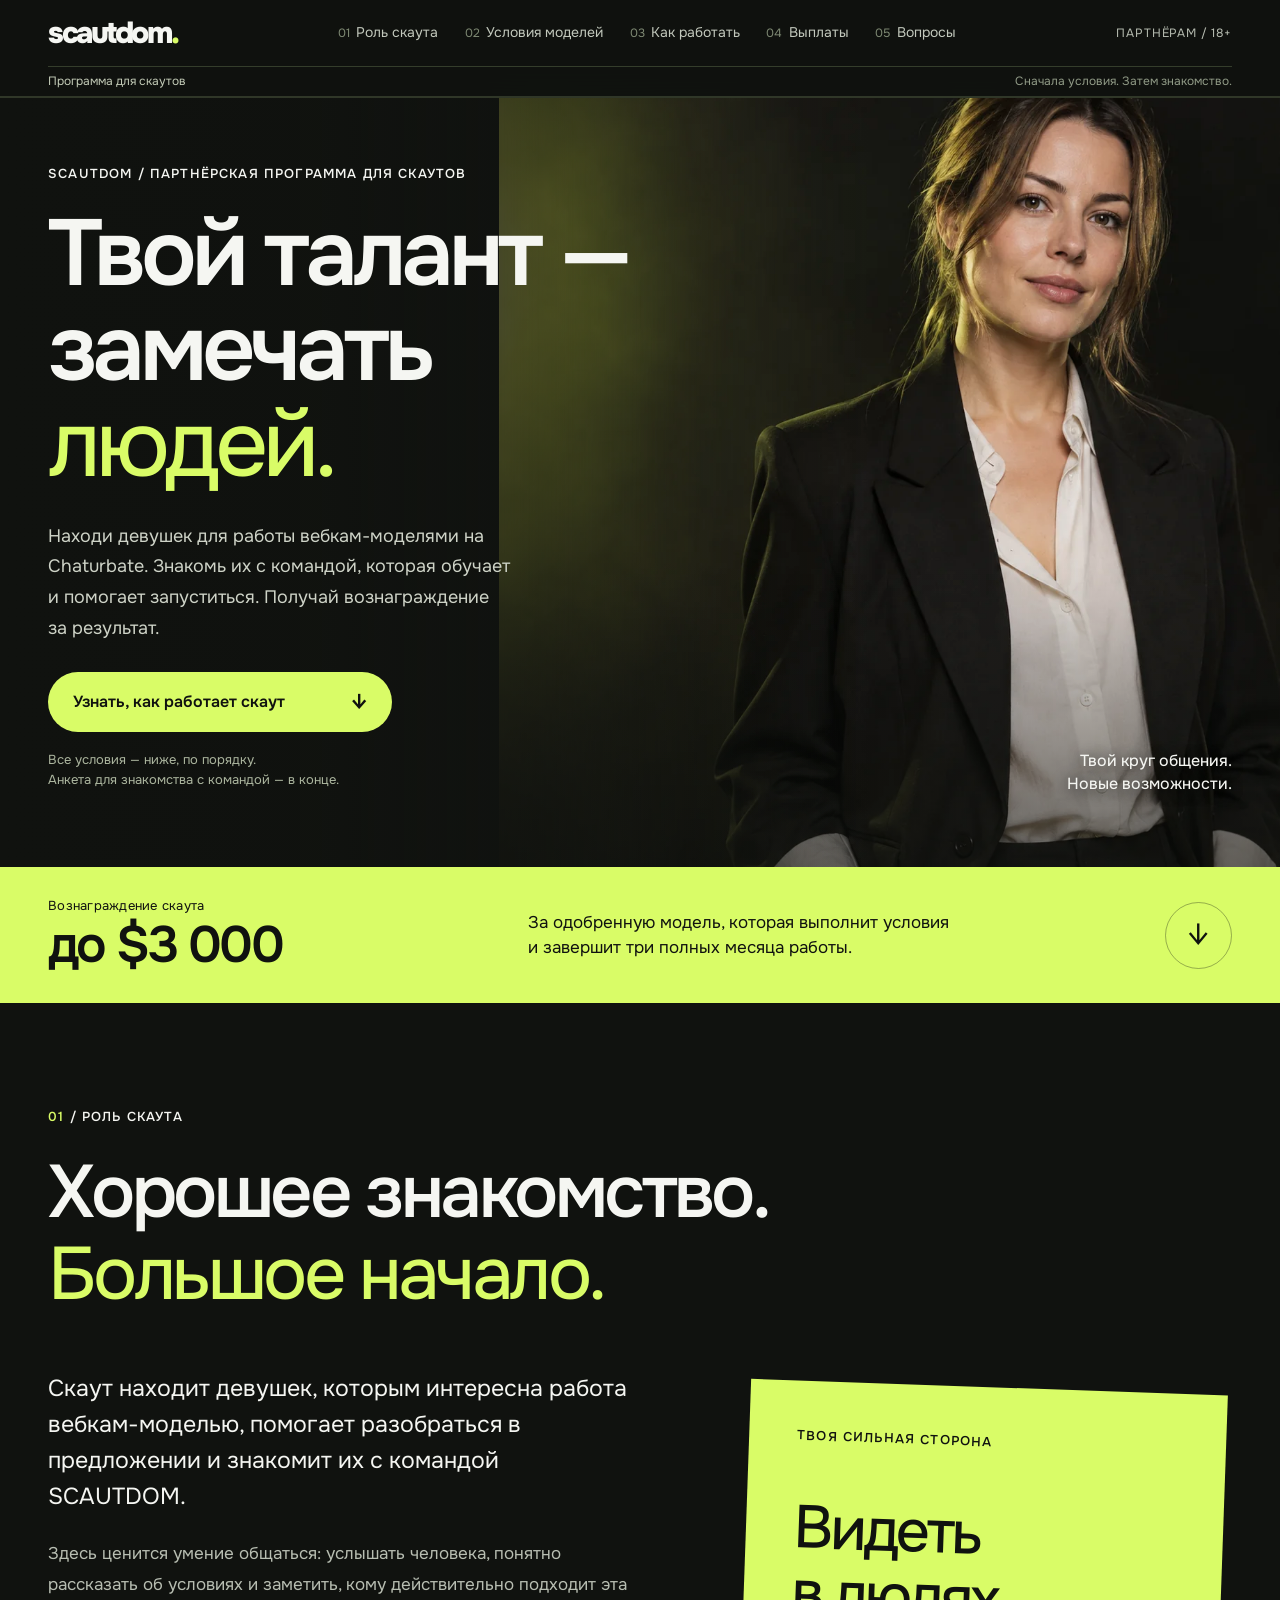
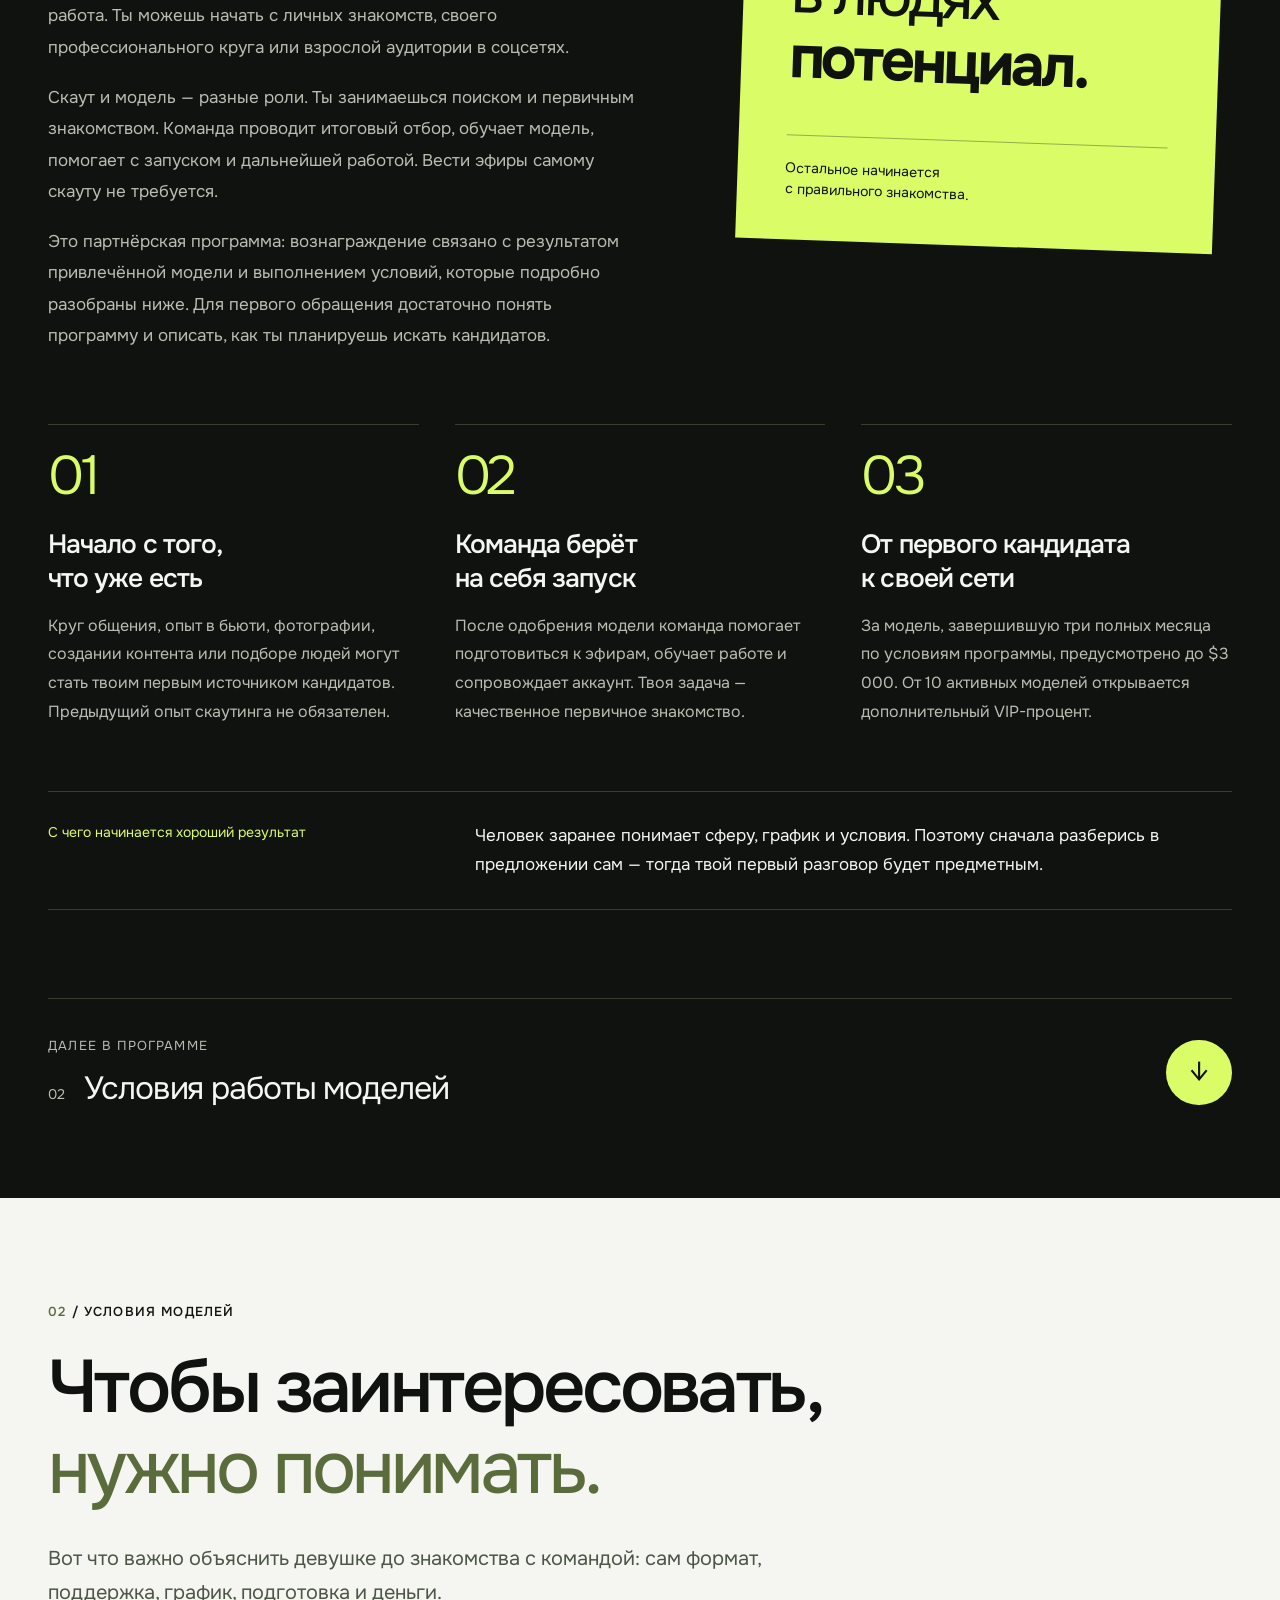
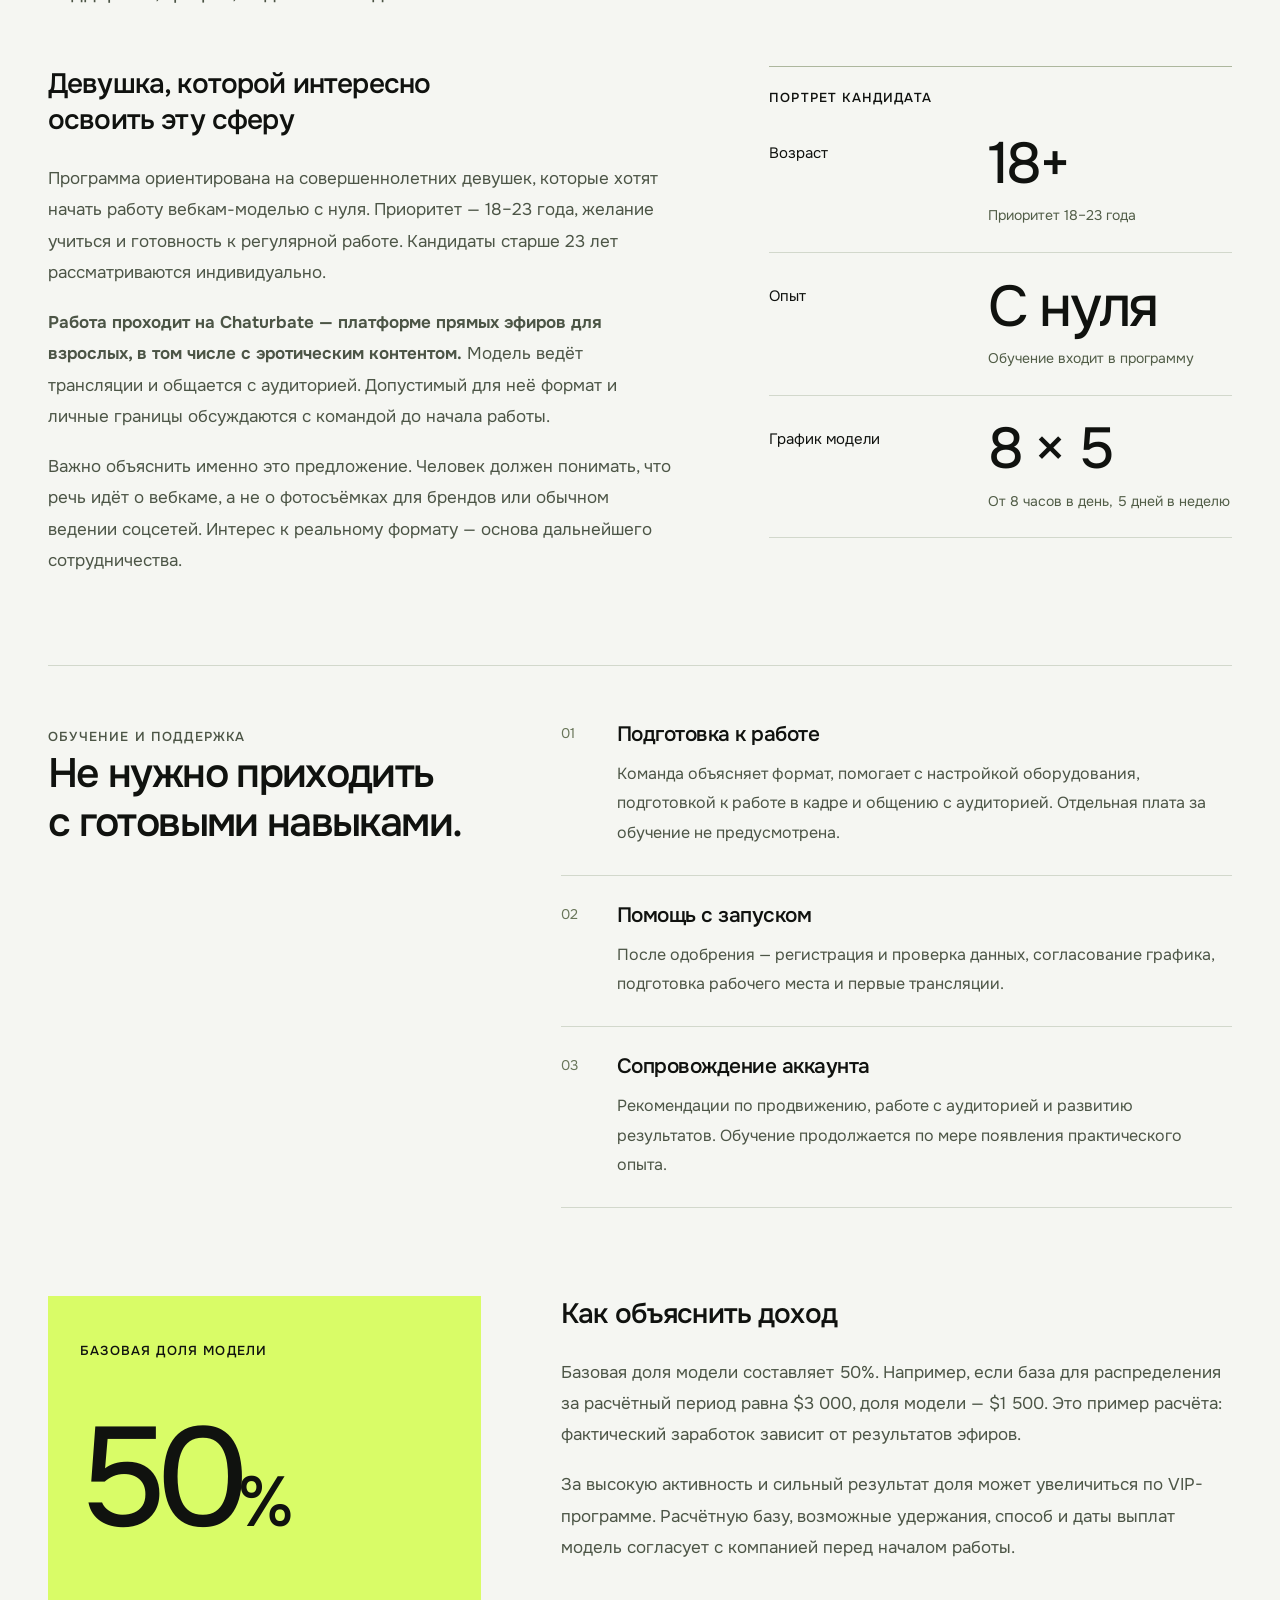
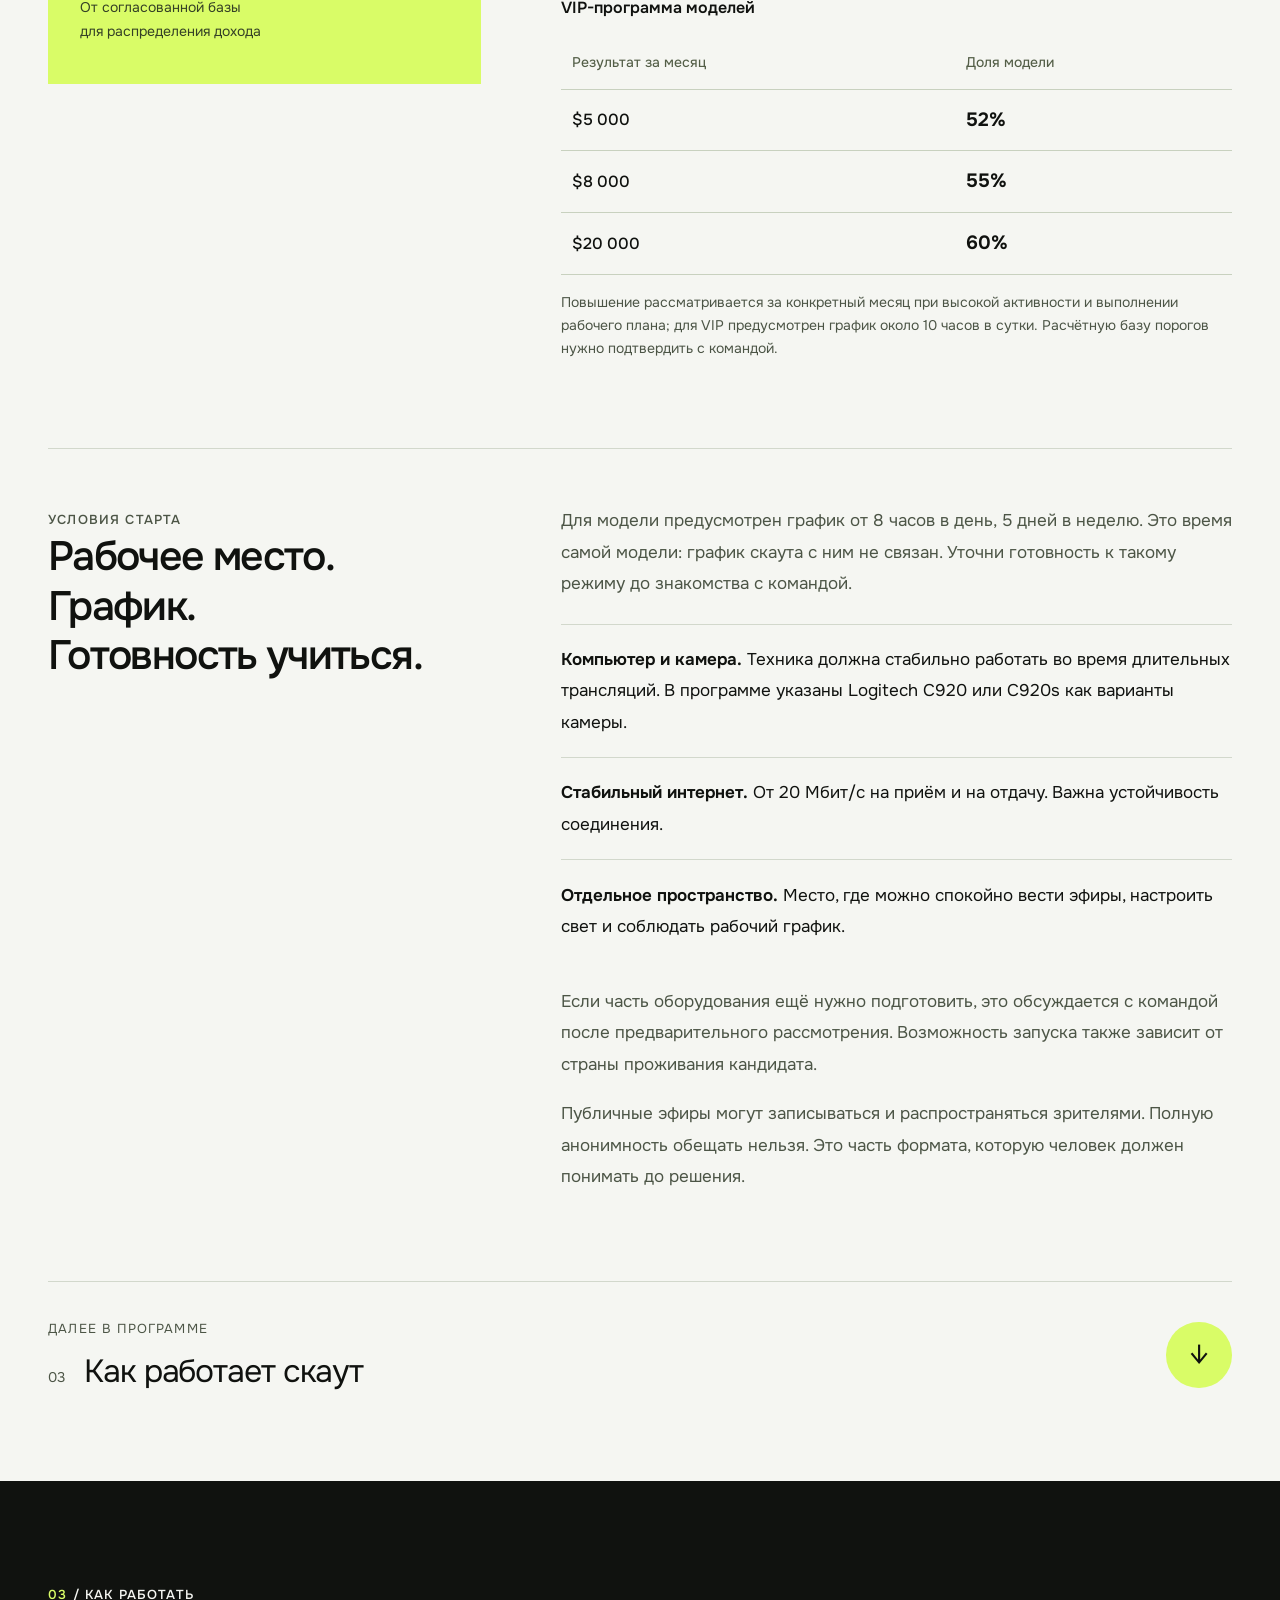
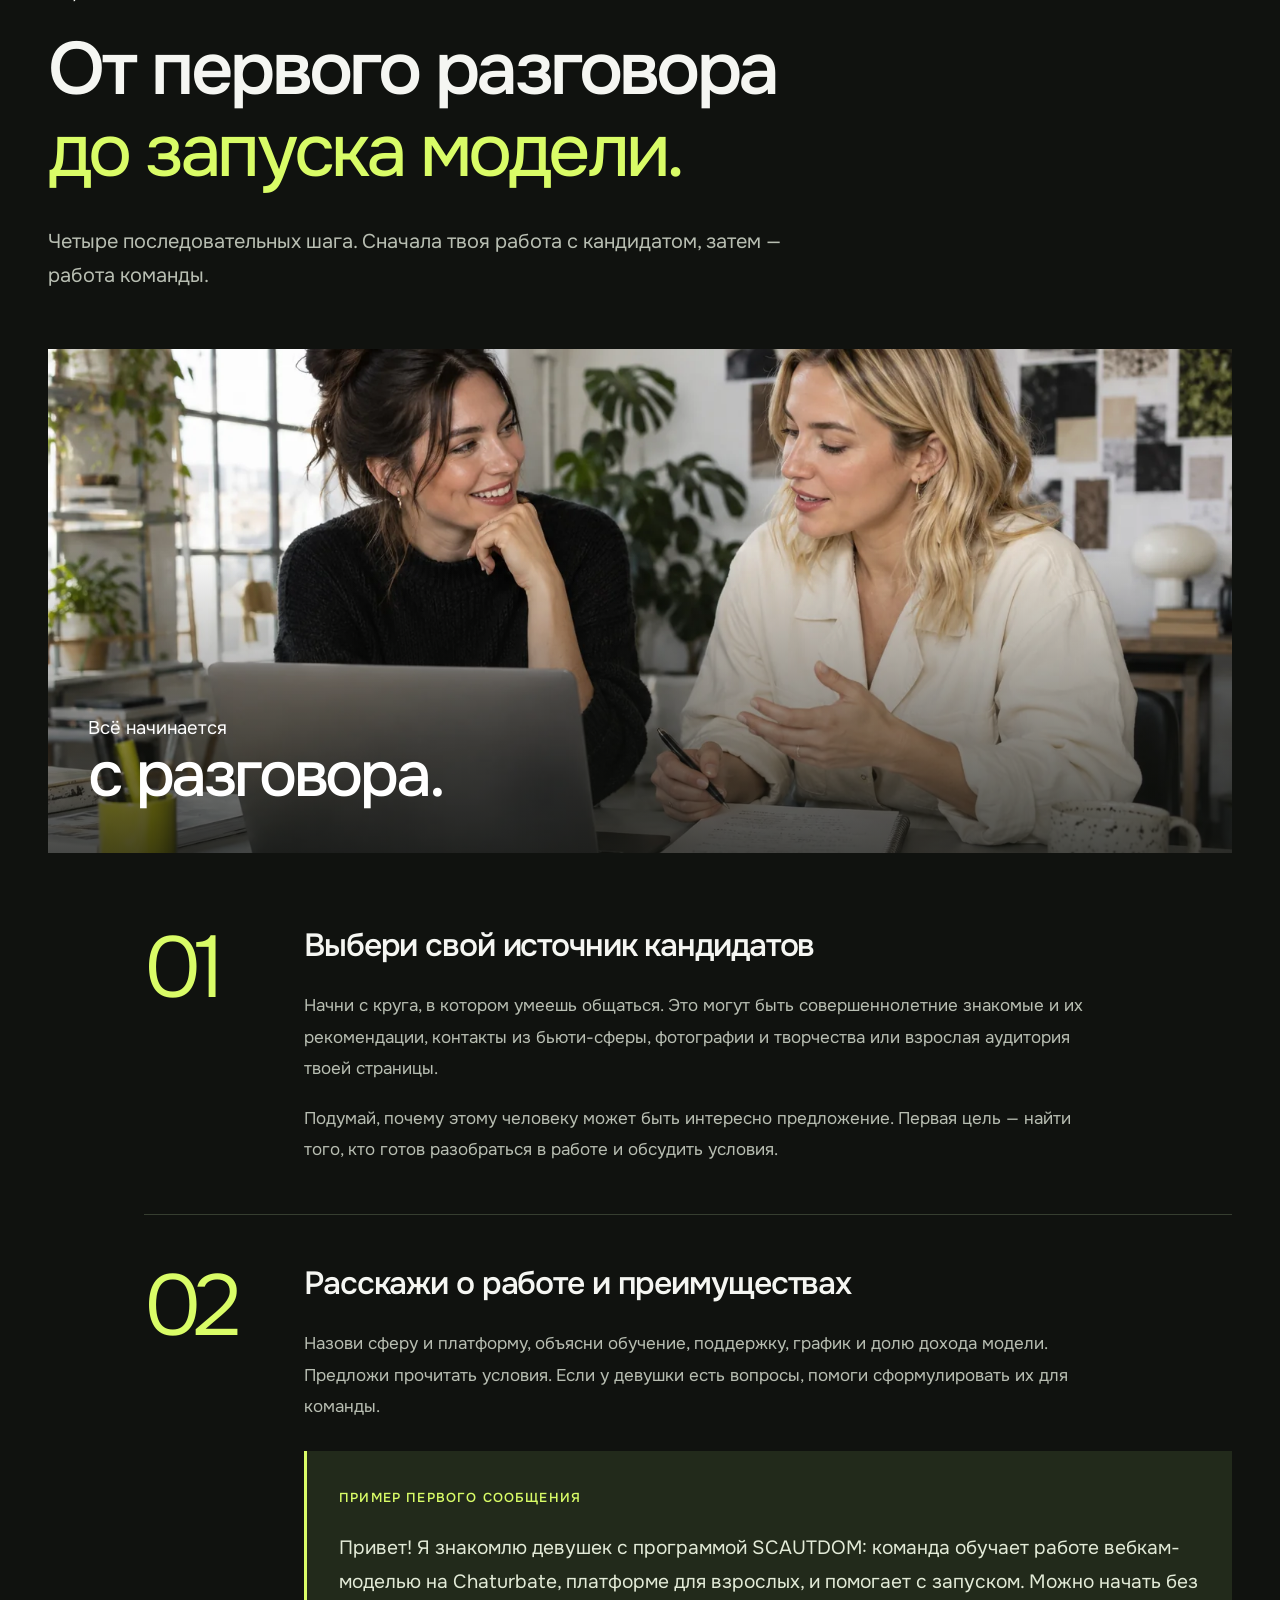
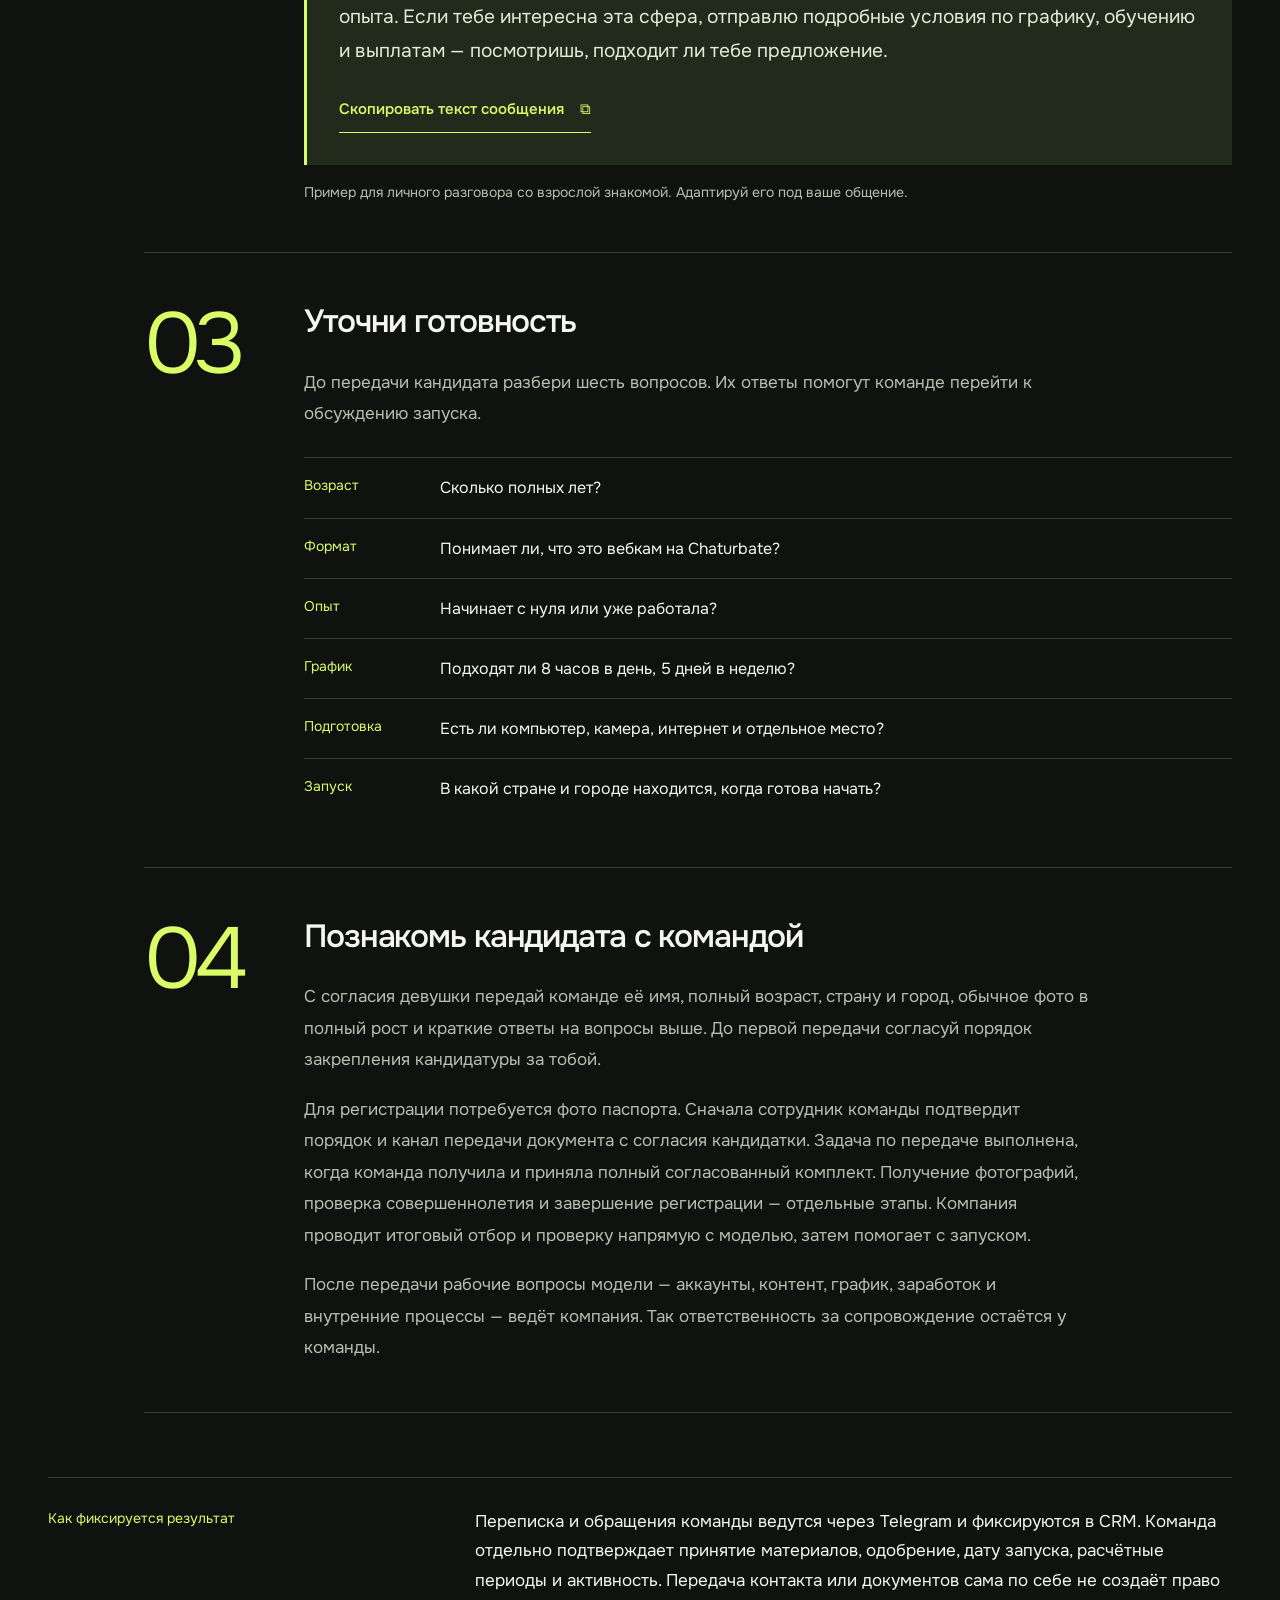
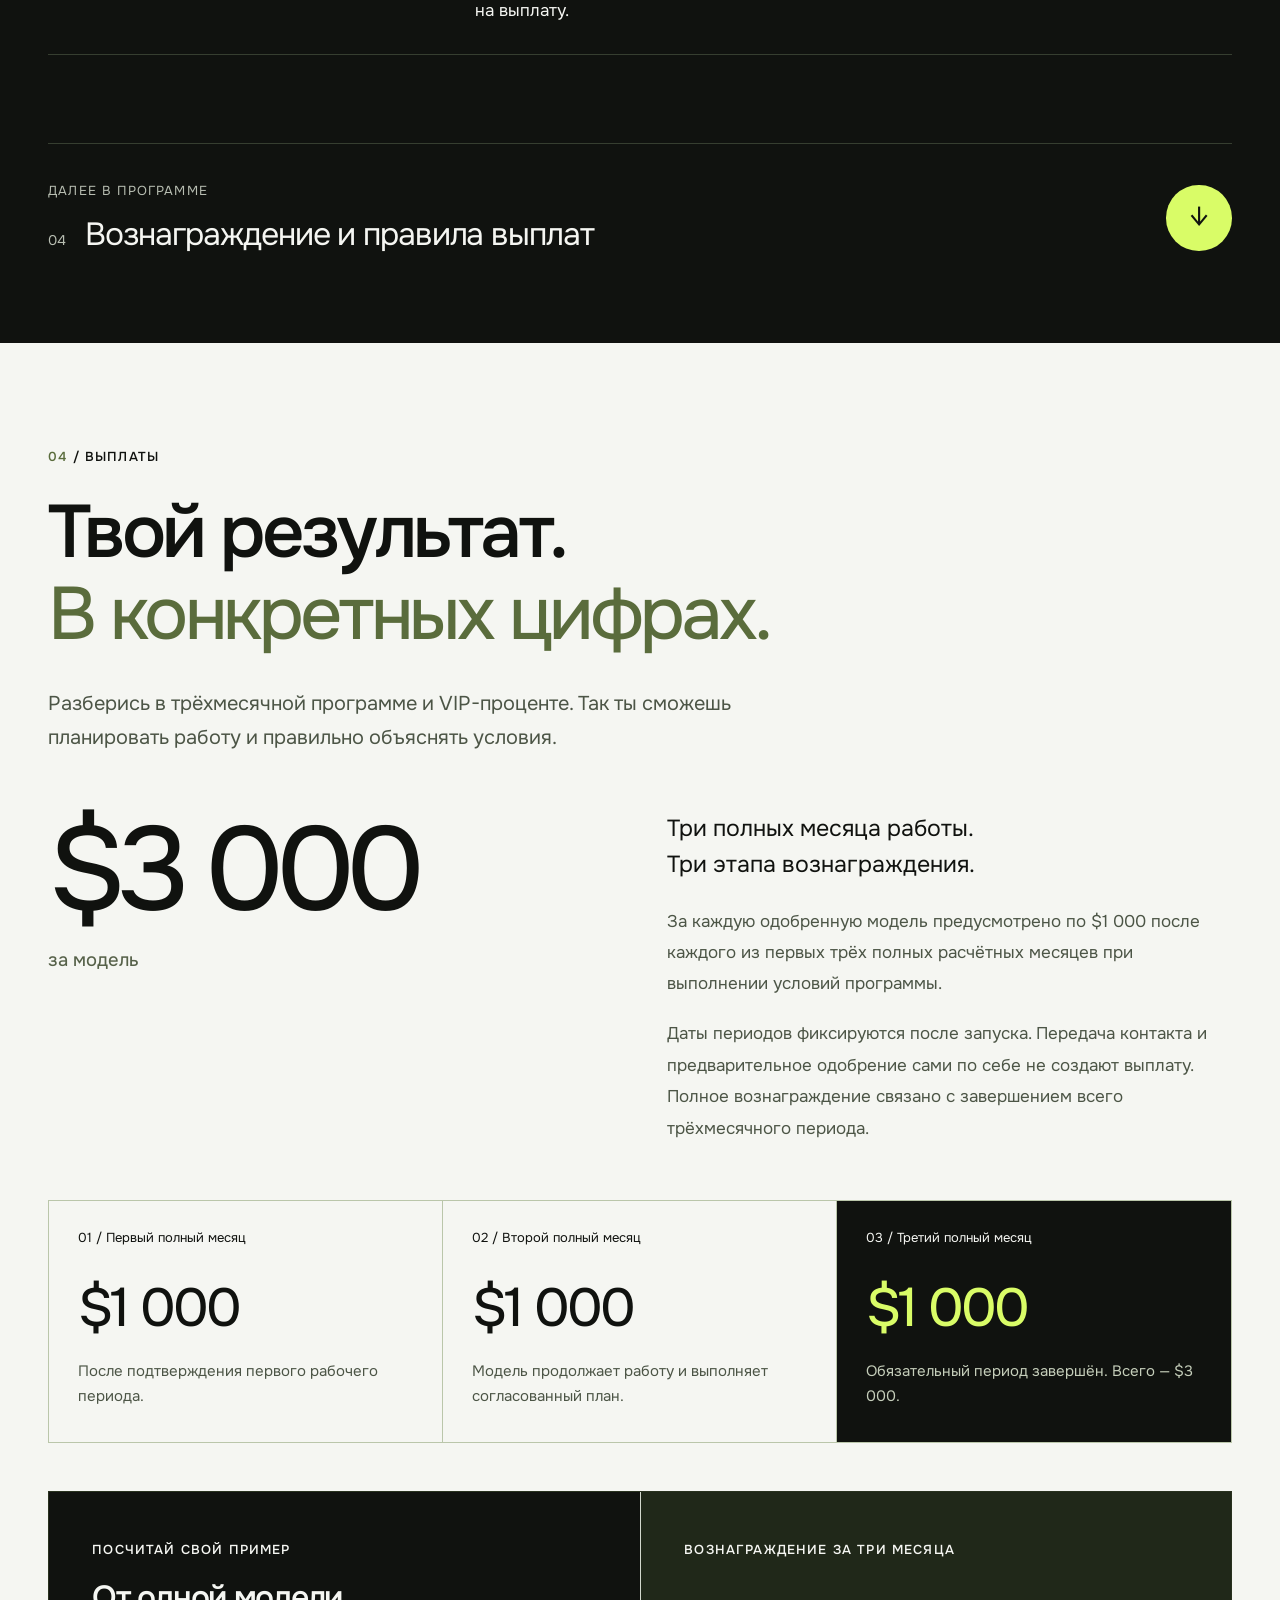
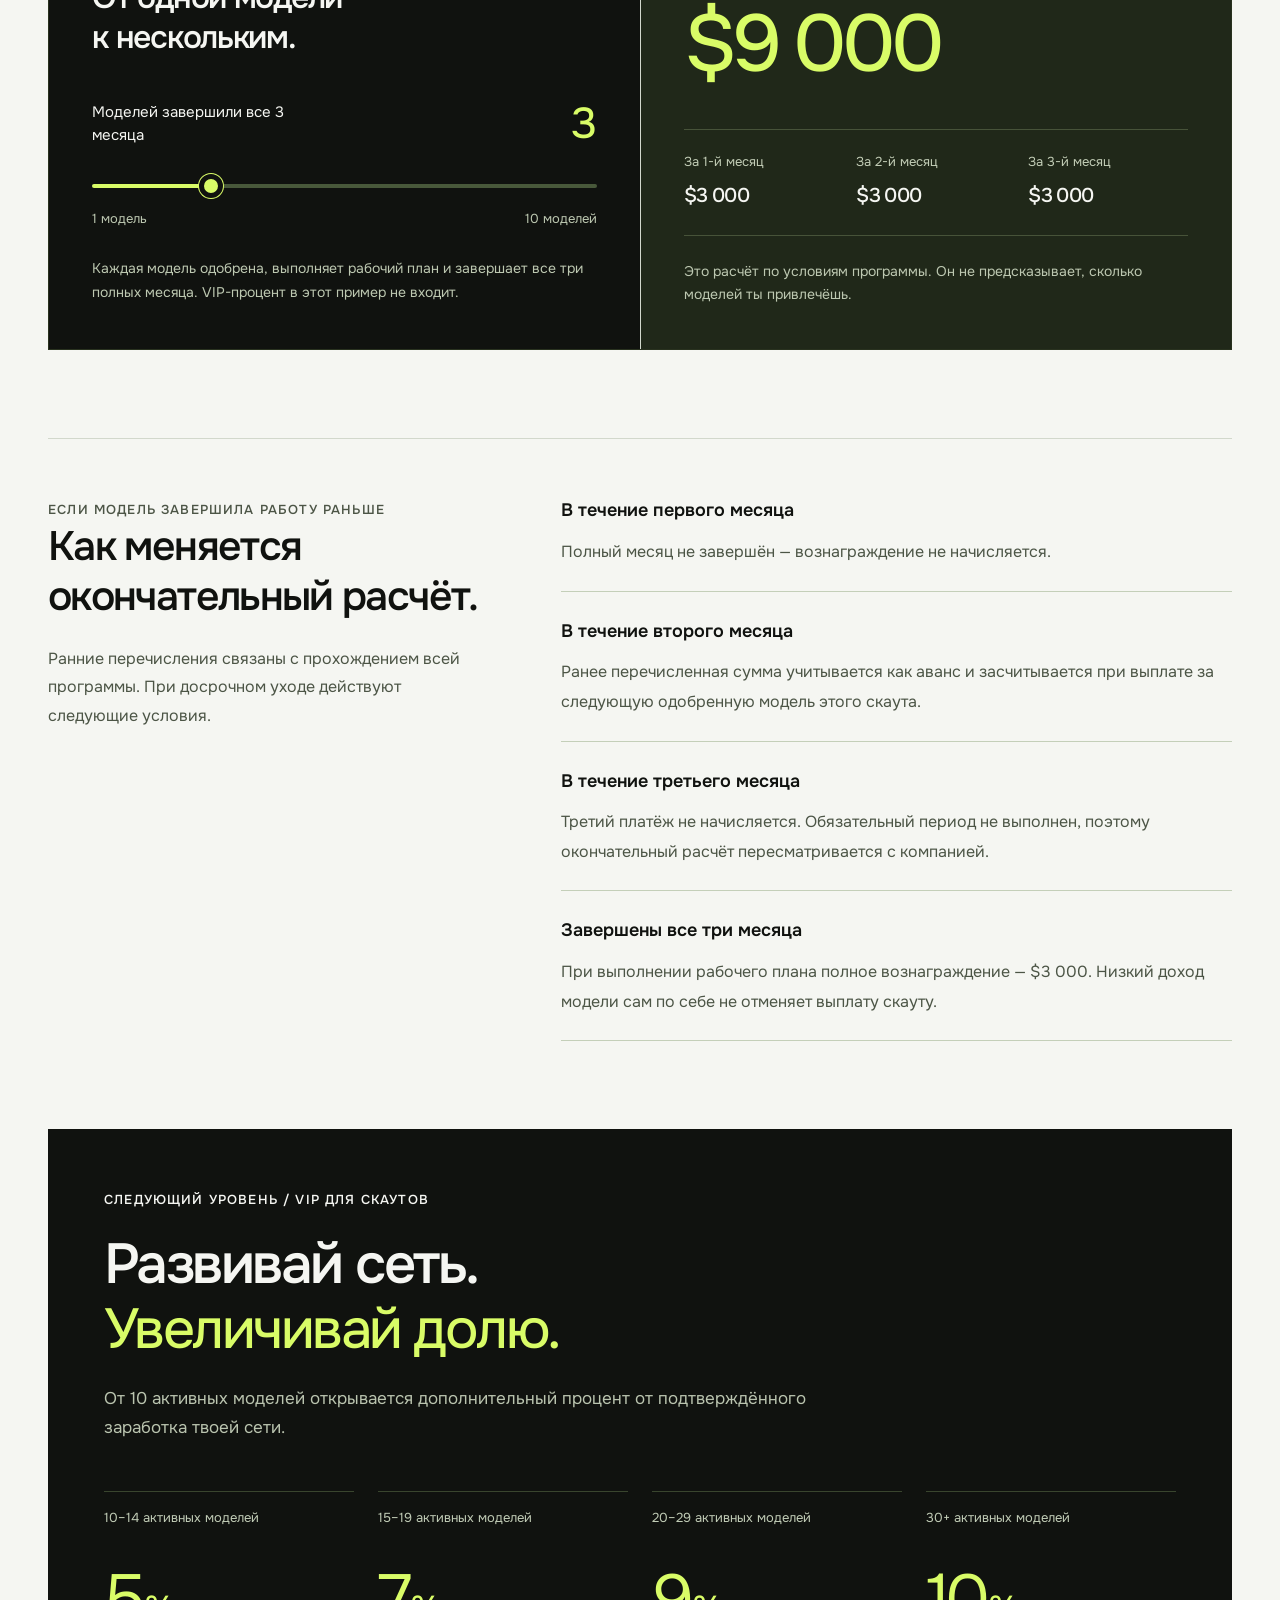
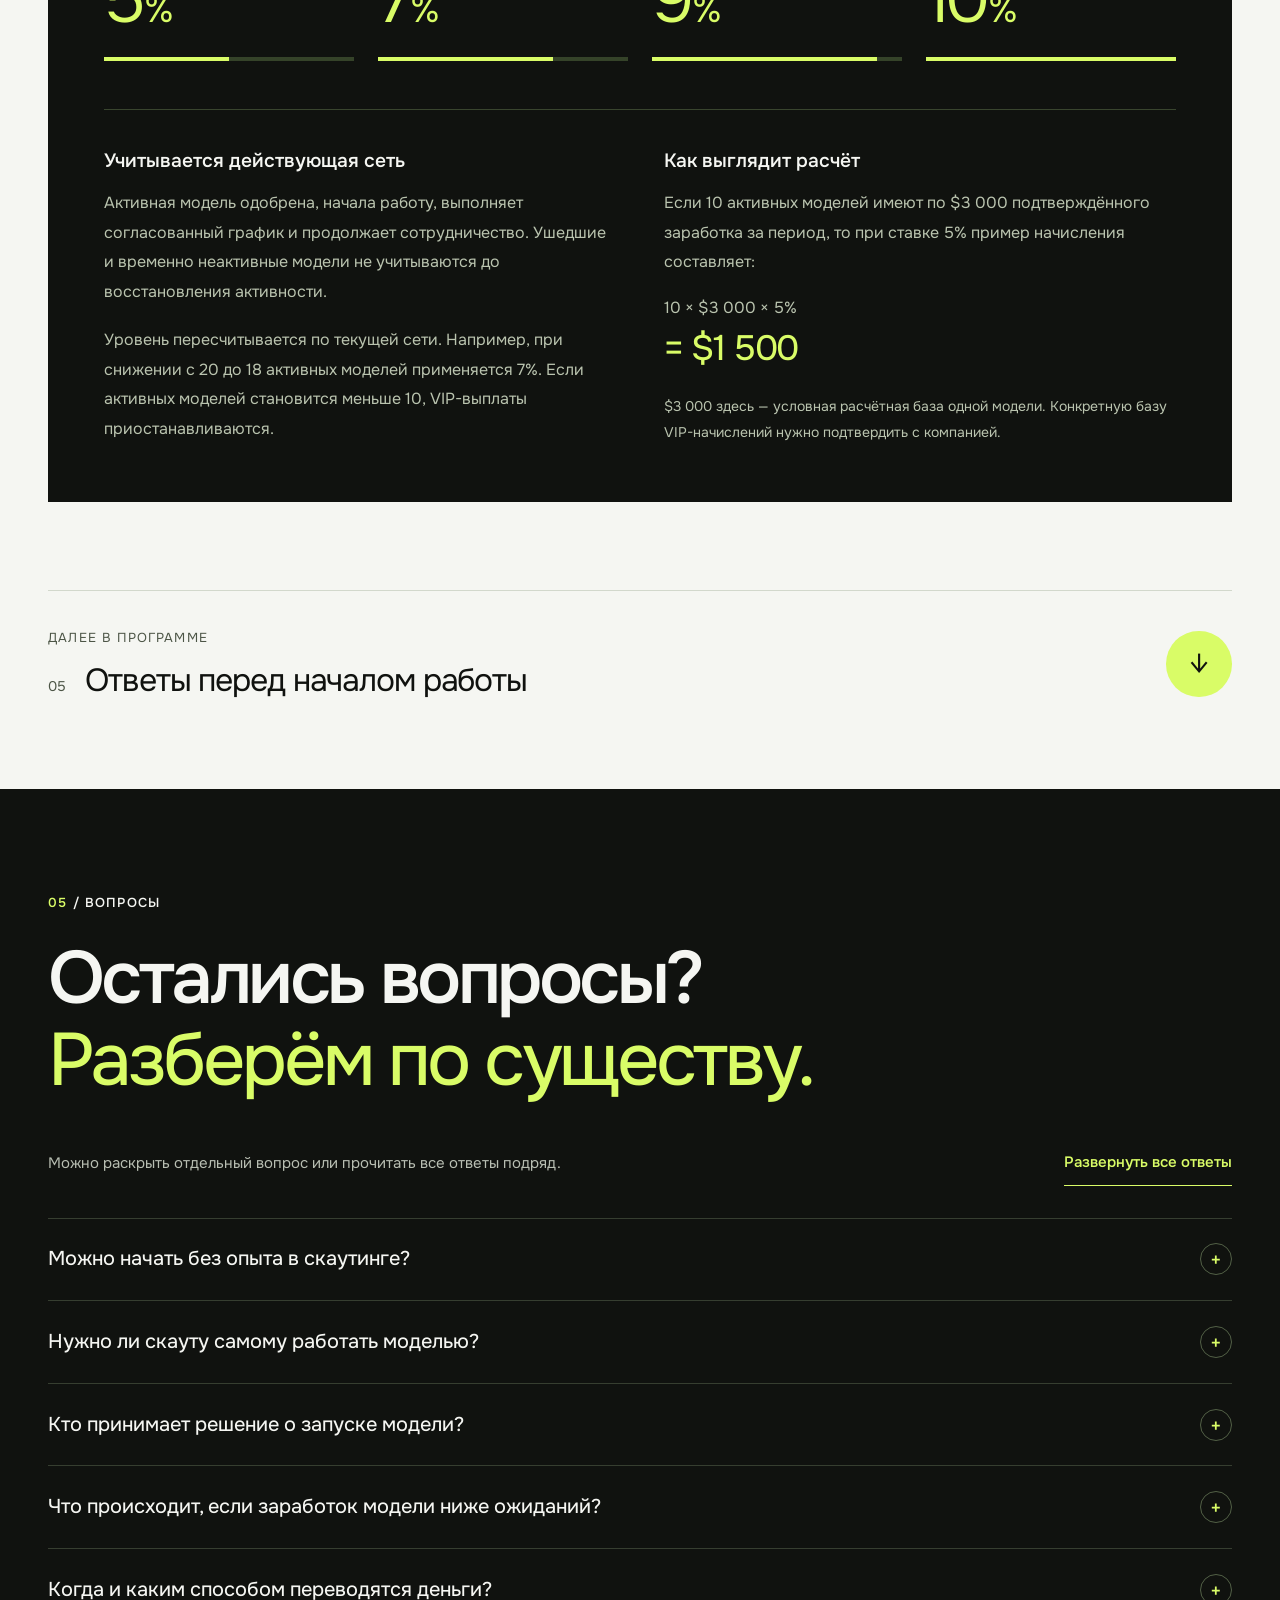
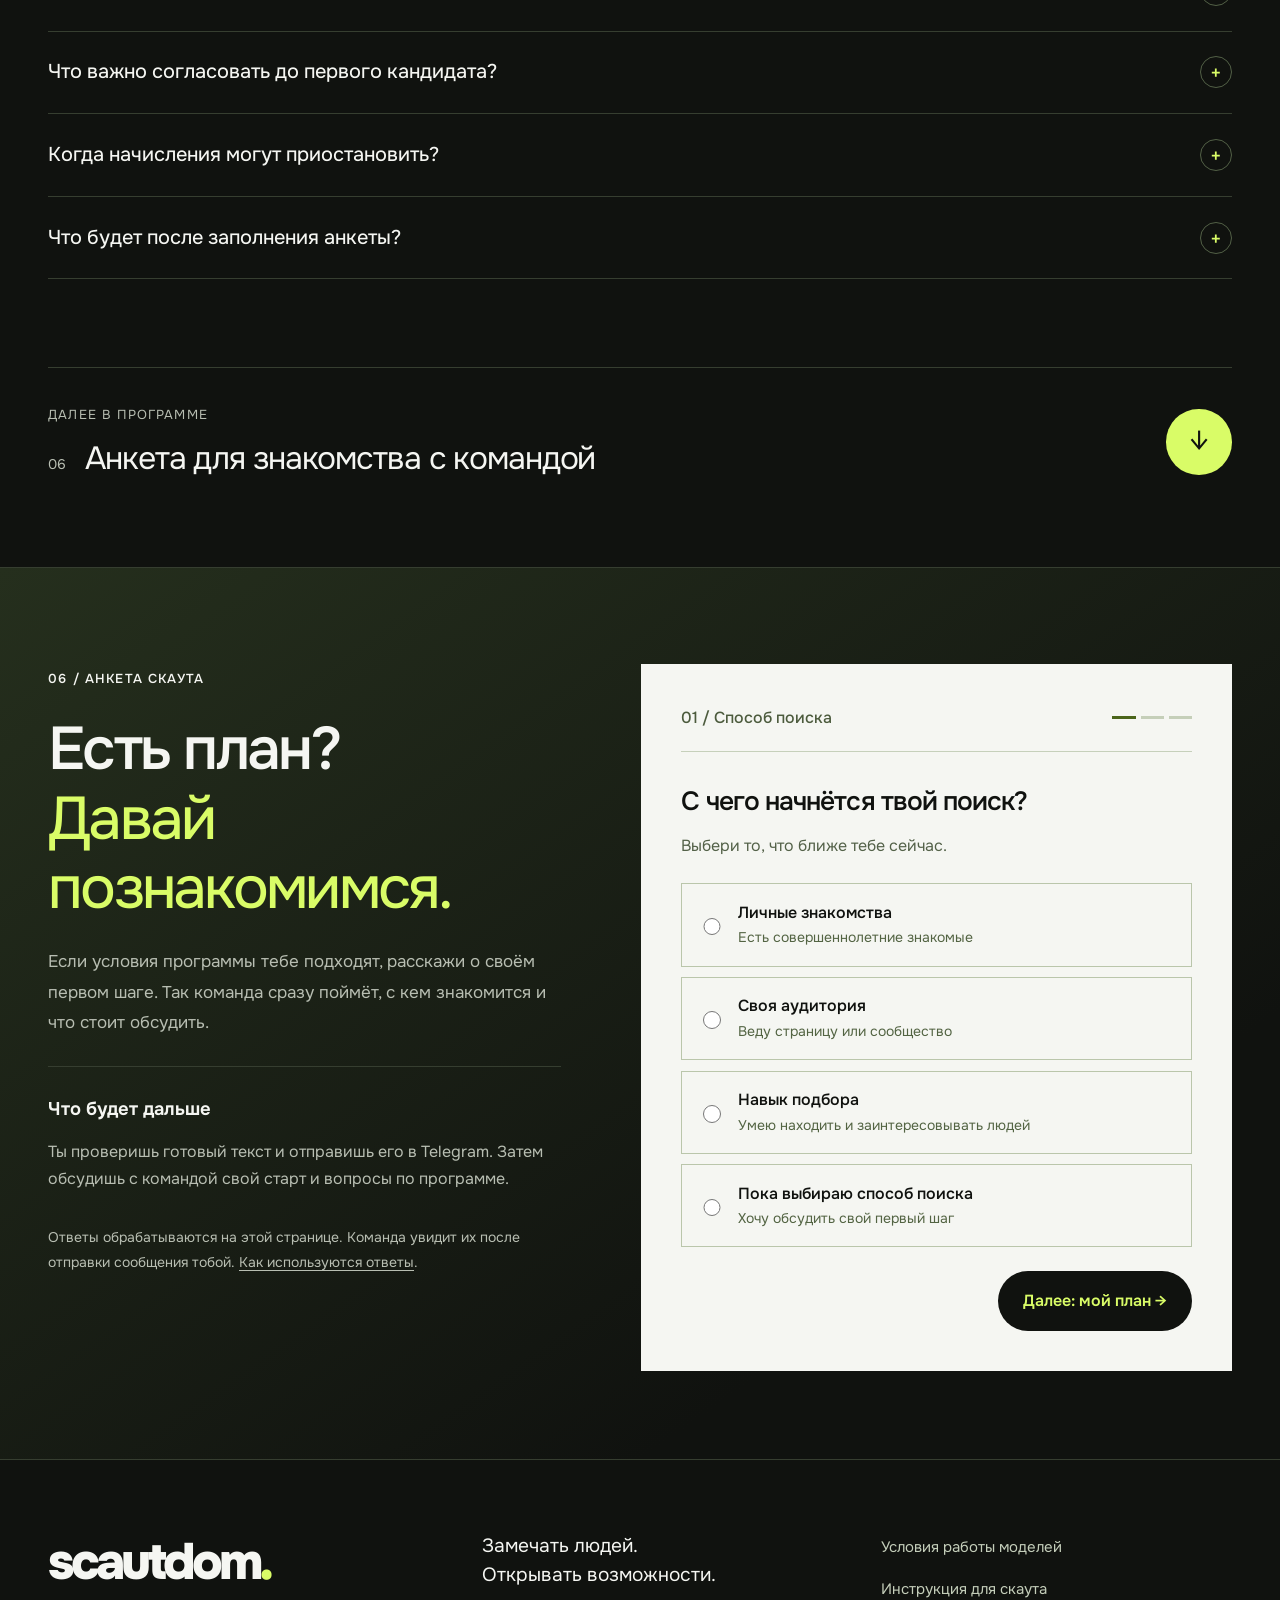
==== commit 19fce2c8: "Apply approved candidate registration handoff wording" ====
--- a/index.html
+++ b/index.html
@@ -24,8 +24,8 @@
 <div class="subsection"><div class="subhead"><span class="eyebrow">Условия старта</span><h3>Рабочее место.<br>График.<br>Готовность учиться.</h3></div><div class="reading-copy"><p>Для модели предусмотрен график от 8 часов в день, 5 дней в неделю. Это время самой модели: график скаута с ним не связан. Уточни готовность к такому режиму до знакомства с командой.</p><ul class="detail-list"><li><strong>Компьютер и камера.</strong> Техника должна стабильно работать во время длительных трансляций. В программе указаны Logitech C920 или C920s как варианты камеры.</li><li><strong>Стабильный интернет.</strong> От 20 Мбит/с на приём и на отдачу. Важна устойчивость соединения.</li><li><strong>Отдельное пространство.</strong> Место, где можно спокойно вести эфиры, настроить свет и соблюдать рабочий график.</li></ul><p>Если часть оборудования ещё нужно подготовить, это обсуждается с командой после предварительного рассмотрения. Возможность запуска также зависит от страны проживания кандидата.</p><p>Публичные эфиры могут записываться и распространяться зрителями. Полную анонимность обещать нельзя. Это часть формата, которую человек должен понимать до решения.</p></div></div>
 <a class="next-chapter" href="#workflow"><span class="next-caption">Далее в программе</span><span class="next-name"><small>03</small>Как работает скаут</span><span class="next-arrow" aria-hidden="true">↓</span></a></div></section><section class="chapter " id="workflow" data-chapter="03" data-chapter-title="Как работать"><div class="wrap"><div class="chapter-heading"><p class="eyebrow"><span>03</span> / Как работать</p><h2>От первого разговора<br><em>до запуска модели.</em></h2></div><p class="chapter-intro">Четыре последовательных шага. Сначала твоя работа с кандидатом, затем — работа команды.</p>
 <div class="process-photo"><img src="/assets/conversation.svg" width="1536" height="1024" loading="lazy" alt="Иллюстрация: обсуждение проекта за ноутбуком"><div class="photo-note"><span>Всё начинается</span><strong>с разговора.</strong></div></div>
-<div class="process-steps"><article><div class="process-number">01</div><div><h3>Выбери свой источник кандидатов</h3><p>Начни с круга, в котором умеешь общаться. Это могут быть совершеннолетние знакомые и их рекомендации, контакты из бьюти-сферы, фотографии и творчества или взрослая аудитория твоей страницы.</p><p>Подумай, почему этому человеку может быть интересно предложение. Первая цель — найти того, кто готов разобраться в работе и обсудить условия.</p></div></article><article><div class="process-number">02</div><div><h3>Расскажи о работе и преимуществах</h3><p>Назови сферу и платформу, объясни обучение, поддержку, график и долю дохода модели. Предложи прочитать условия. Если у девушки есть вопросы, помоги сформулировать их для команды.</p><div class="message-card"><span class="eyebrow">Пример первого сообщения</span><blockquote id="outreach-text">Привет! Я знакомлю девушек с программой SCAUTDOM: команда обучает работе вебкам-моделью на Chaturbate, платформе для взрослых, и помогает с запуском. Можно начать без опыта. Если тебе интересна эта сфера, отправлю подробные условия по графику, обучению и выплатам — посмотришь, подходит ли тебе предложение.</blockquote><button class="text-link" type="button" data-copy-target="outreach-text">Скопировать текст сообщения <span aria-hidden="true">⧉</span></button><p class="small" data-template-status role="status"></p></div><p class="small">Пример для личного разговора со взрослой знакомой. Адаптируй его под ваше общение.</p></div></article><article><div class="process-number">03</div><div><h3>Уточни готовность</h3><p>До передачи кандидата разбери шесть вопросов. Их ответы помогут команде перейти к обсуждению запуска.</p><ul class="interview-list"><li><span>Возраст</span>Сколько полных лет?</li><li><span>Формат</span>Понимает ли, что это вебкам на Chaturbate?</li><li><span>Опыт</span>Начинает с нуля или уже работала?</li><li><span>График</span>Подходят ли 8 часов в день, 5 дней в неделю?</li><li><span>Подготовка</span>Есть ли компьютер, камера, интернет и отдельное место?</li><li><span>Запуск</span>В какой стране и городе находится, когда готова начать?</li></ul></div></article><article><div class="process-number">04</div><div><h3>Познакомь кандидата с командой</h3><p>С согласия девушки передай её имя, полный возраст, страну и город, обычные фотографии, которые она разрешила использовать, и краткие ответы на вопросы выше. Прежде чем передавать первого кандидата, согласуй с командой порядок закрепления модели за тобой.</p><p>Компания проводит итоговый отбор и проверку совершеннолетия напрямую с моделью. Скаут не собирает фотографии документов. После одобрения команда готовит модель к работе и фиксирует дату запуска.</p><p>После передачи рабочие вопросы модели — аккаунты, контент, график, заработок и внутренние процессы — ведёт компания. Так ответственность за сопровождение остаётся у команды.</p></div></article></div>
-<div class="editor-note"><span>Как фиксируется результат</span><p>Кандидат, одобрение, дата начала работы, расчётные месяцы и активность подтверждаются компанией. Учёт ведётся вручную через Telegram. Порядок подтверждений нужно согласовать до первой передачи.</p></div>
+<div class="process-steps"><article><div class="process-number">01</div><div><h3>Выбери свой источник кандидатов</h3><p>Начни с круга, в котором умеешь общаться. Это могут быть совершеннолетние знакомые и их рекомендации, контакты из бьюти-сферы, фотографии и творчества или взрослая аудитория твоей страницы.</p><p>Подумай, почему этому человеку может быть интересно предложение. Первая цель — найти того, кто готов разобраться в работе и обсудить условия.</p></div></article><article><div class="process-number">02</div><div><h3>Расскажи о работе и преимуществах</h3><p>Назови сферу и платформу, объясни обучение, поддержку, график и долю дохода модели. Предложи прочитать условия. Если у девушки есть вопросы, помоги сформулировать их для команды.</p><div class="message-card"><span class="eyebrow">Пример первого сообщения</span><blockquote id="outreach-text">Привет! Я знакомлю девушек с программой SCAUTDOM: команда обучает работе вебкам-моделью на Chaturbate, платформе для взрослых, и помогает с запуском. Можно начать без опыта. Если тебе интересна эта сфера, отправлю подробные условия по графику, обучению и выплатам — посмотришь, подходит ли тебе предложение.</blockquote><button class="text-link" type="button" data-copy-target="outreach-text">Скопировать текст сообщения <span aria-hidden="true">⧉</span></button><p class="small" data-template-status role="status"></p></div><p class="small">Пример для личного разговора со взрослой знакомой. Адаптируй его под ваше общение.</p></div></article><article><div class="process-number">03</div><div><h3>Уточни готовность</h3><p>До передачи кандидата разбери шесть вопросов. Их ответы помогут команде перейти к обсуждению запуска.</p><ul class="interview-list"><li><span>Возраст</span>Сколько полных лет?</li><li><span>Формат</span>Понимает ли, что это вебкам на Chaturbate?</li><li><span>Опыт</span>Начинает с нуля или уже работала?</li><li><span>График</span>Подходят ли 8 часов в день, 5 дней в неделю?</li><li><span>Подготовка</span>Есть ли компьютер, камера, интернет и отдельное место?</li><li><span>Запуск</span>В какой стране и городе находится, когда готова начать?</li></ul></div></article><article><div class="process-number">04</div><div><h3>Познакомь кандидата с командой</h3><p>С согласия девушки передай команде её имя, полный возраст, страну и город, обычное фото в полный рост и краткие ответы на вопросы выше. До первой передачи согласуй порядок закрепления кандидатуры за тобой.</p><p>Для регистрации потребуется фото паспорта. Сначала сотрудник команды подтвердит порядок и канал передачи документа с согласия кандидатки. Задача по передаче выполнена, когда команда получила и приняла полный согласованный комплект. Получение фотографий, проверка совершеннолетия и завершение регистрации — отдельные этапы. Компания проводит итоговый отбор и проверку напрямую с моделью, затем помогает с запуском.</p><p>После передачи рабочие вопросы модели — аккаунты, контент, график, заработок и внутренние процессы — ведёт компания. Так ответственность за сопровождение остаётся у команды.</p></div></article></div>
+<div class="editor-note"><span>Как фиксируется результат</span><p>Переписка и обращения команды ведутся через Telegram и фиксируются в CRM. Команда отдельно подтверждает принятие материалов, одобрение, дату запуска, расчётные периоды и активность. Передача контакта или документов сама по себе не создаёт право на выплату.</p></div>
 <a class="next-chapter" href="#rewards"><span class="next-caption">Далее в программе</span><span class="next-name"><small>04</small>Вознаграждение и правила выплат</span><span class="next-arrow" aria-hidden="true">↓</span></a></div></section><section class="chapter paper" id="rewards" data-chapter="04" data-chapter-title="Выплаты"><div class="wrap"><div class="chapter-heading"><p class="eyebrow"><span>04</span> / Выплаты</p><h2>Твой результат.<br><em>В конкретных цифрах.</em></h2></div><p class="chapter-intro">Разберись в трёхмесячной программе и VIP-проценте. Так ты сможешь планировать работу и правильно объяснять условия.</p>
 <div class="reward-intro"><div class="reward-number">$3 000<span>за модель</span></div><div class="reading-copy"><p class="lead">Три полных месяца работы.<br>Три этапа вознаграждения.</p><p>За каждую одобренную модель предусмотрено по $1 000 после каждого из первых трёх полных расчётных месяцев при выполнении условий программы.</p><p>Даты периодов фиксируются после запуска. Передача контакта и предварительное одобрение сами по себе не создают выплату. Полное вознаграждение связано с завершением всего трёхмесячного периода.</p></div></div>
 <ol class="payment-timeline"><li><span>01 / Первый полный месяц</span><strong>$1 000</strong><p>После подтверждения первого рабочего периода.</p></li><li><span>02 / Второй полный месяц</span><strong>$1 000</strong><p>Модель продолжает работу и выполняет согласованный план.</p></li><li><span>03 / Третий полный месяц</span><strong>$1 000</strong><p>Обязательный период завершён. Всего — $3 000.</p></li></ol>
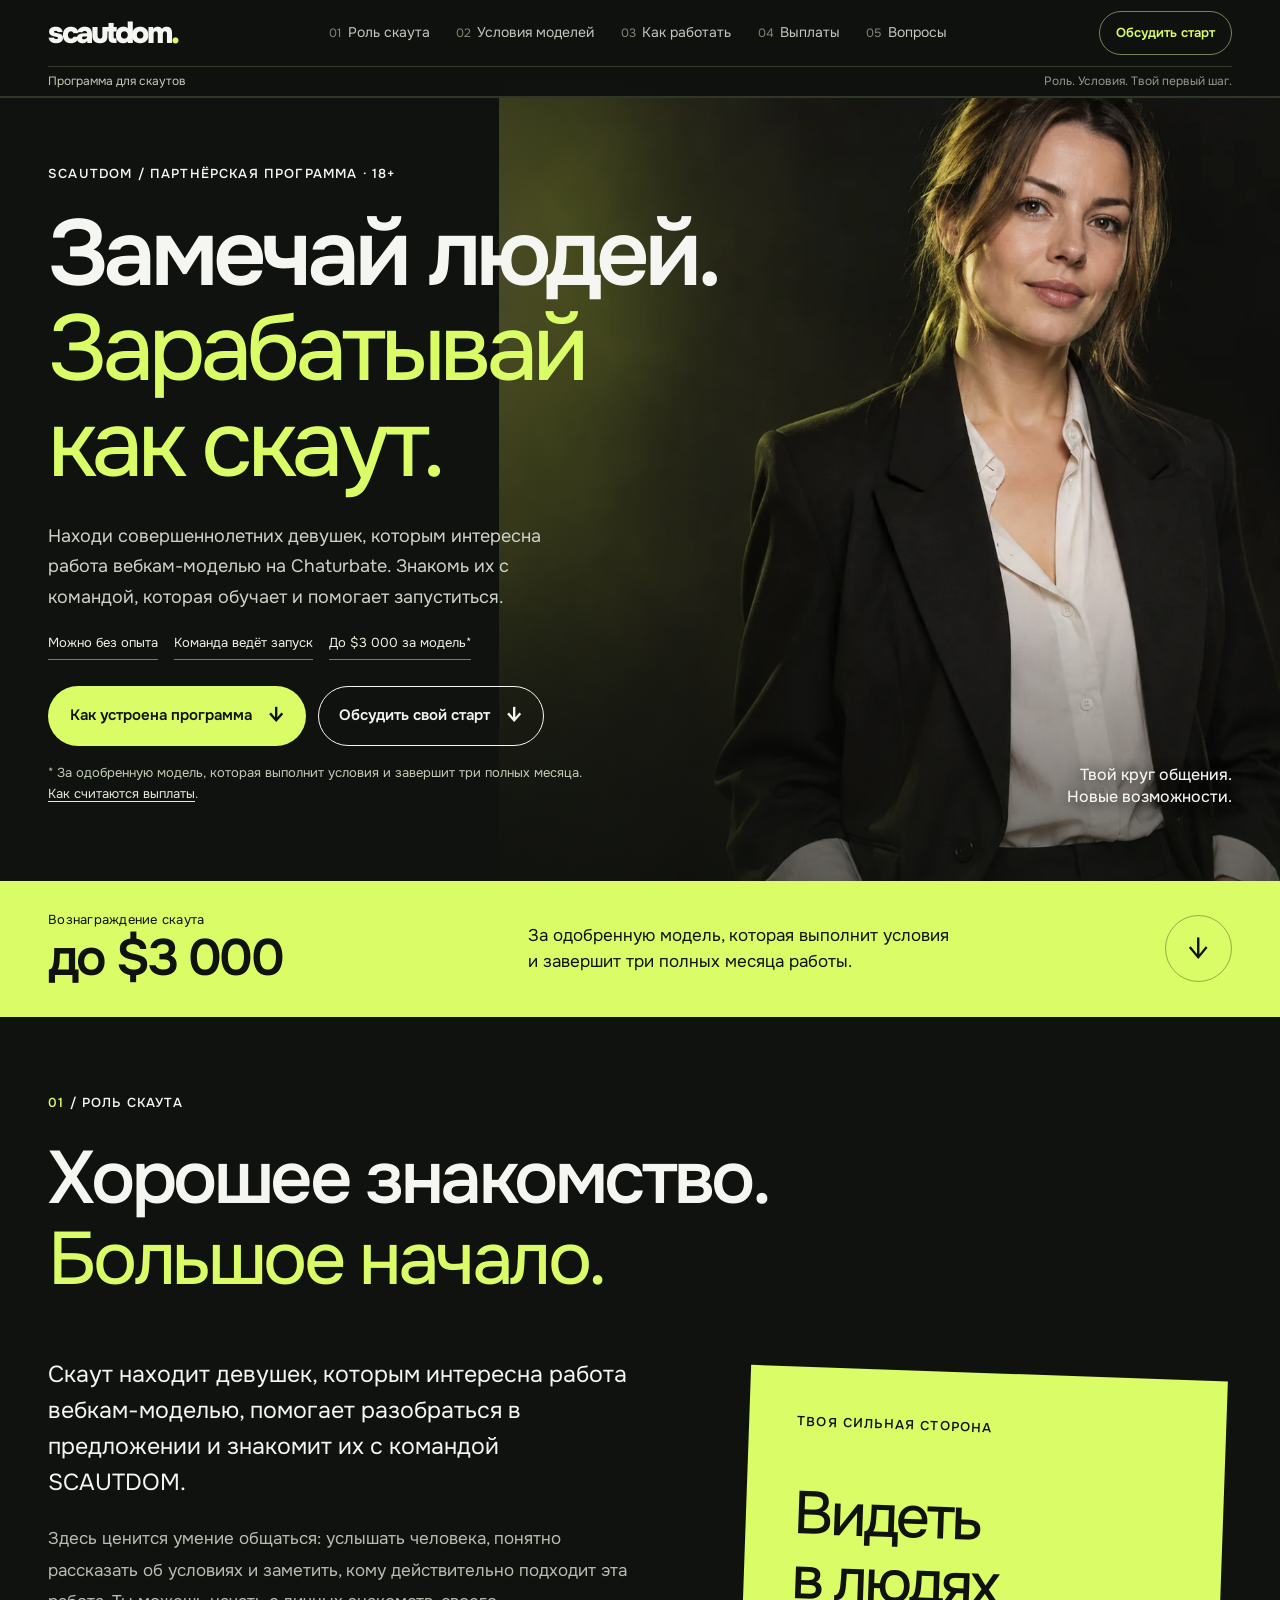
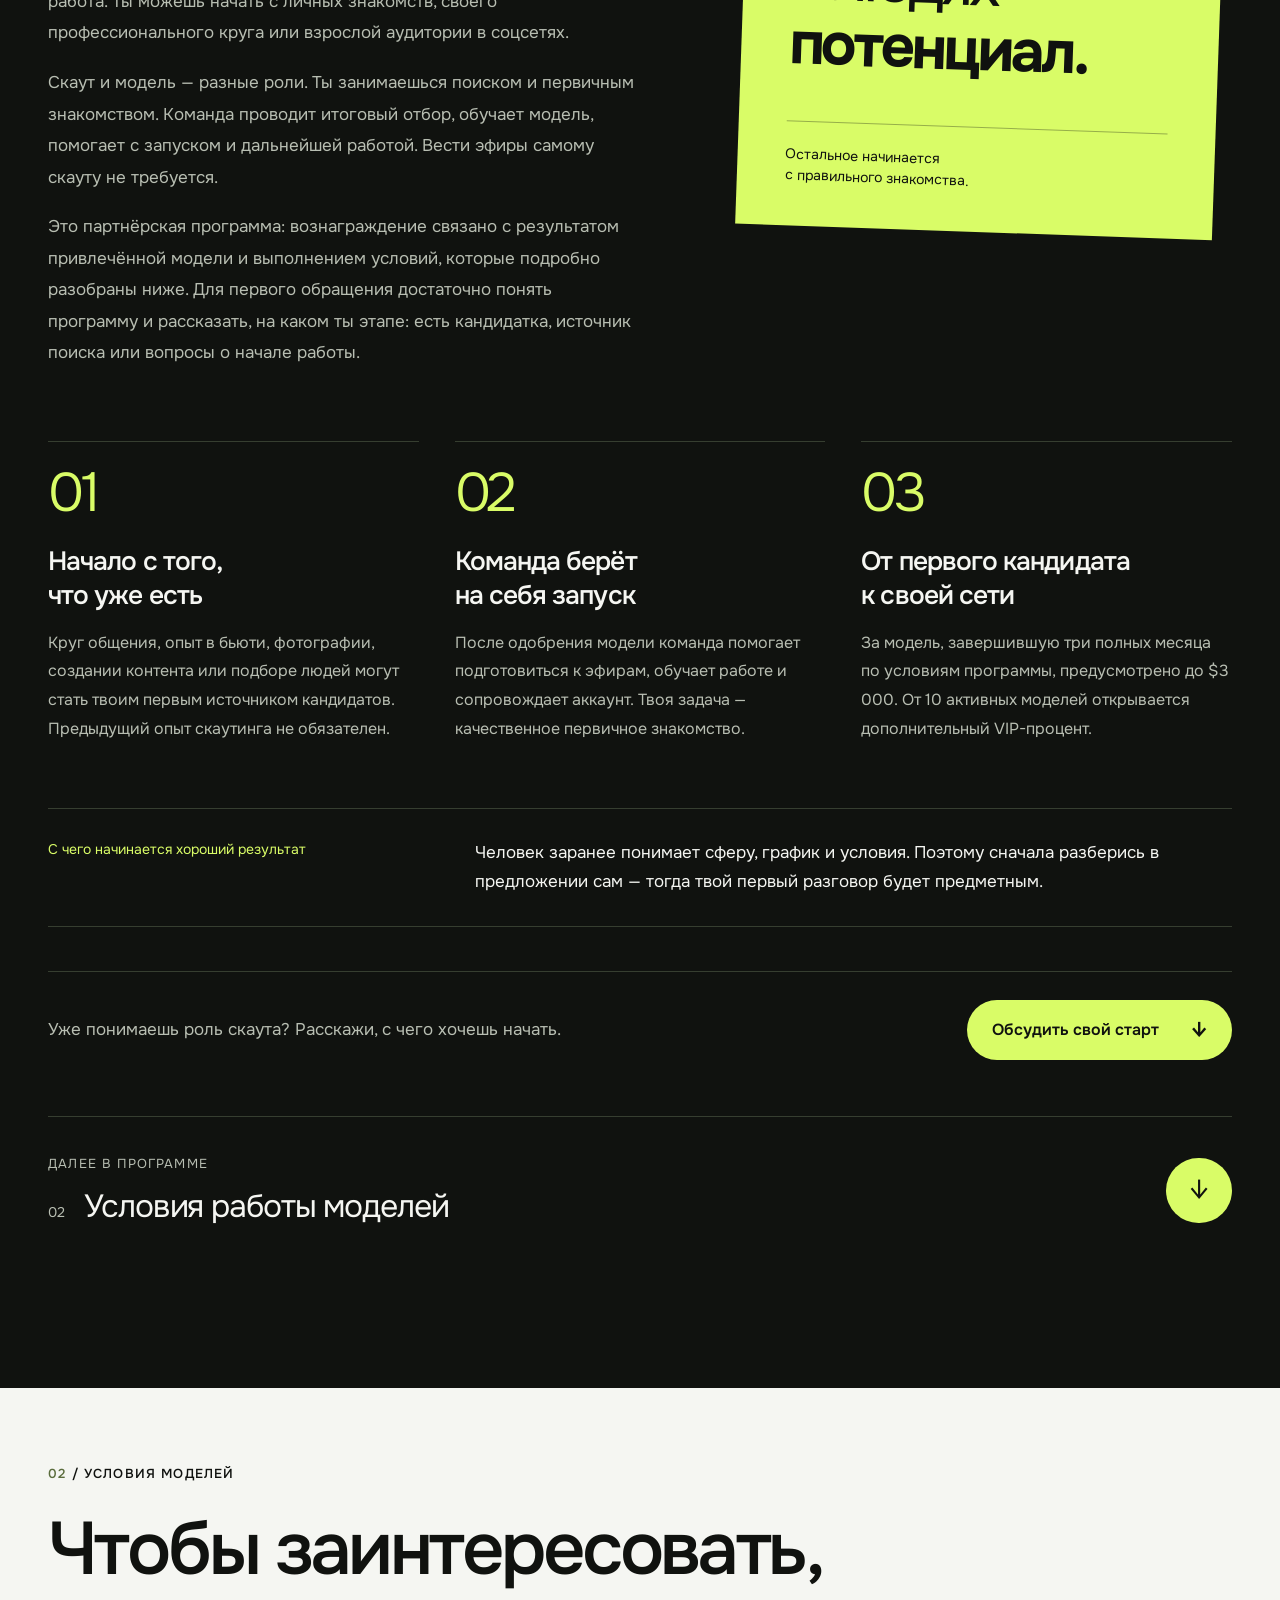
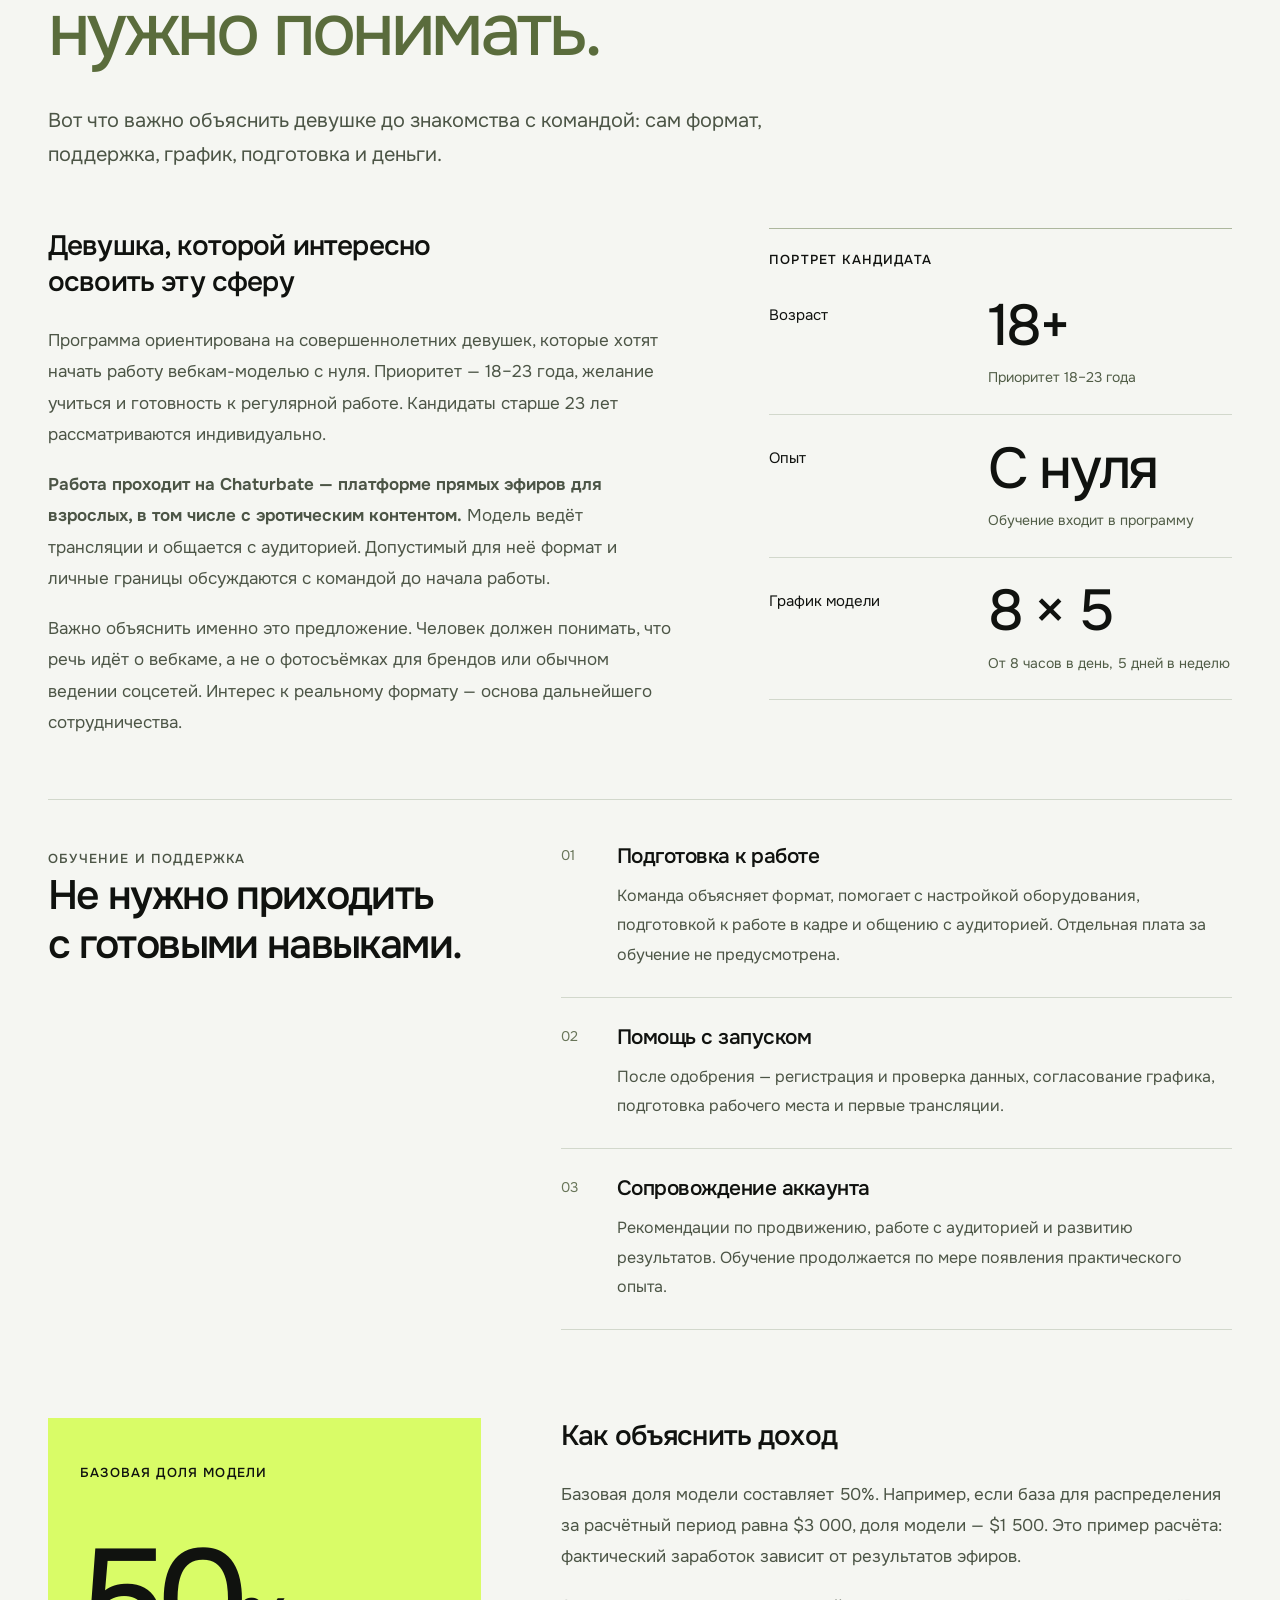
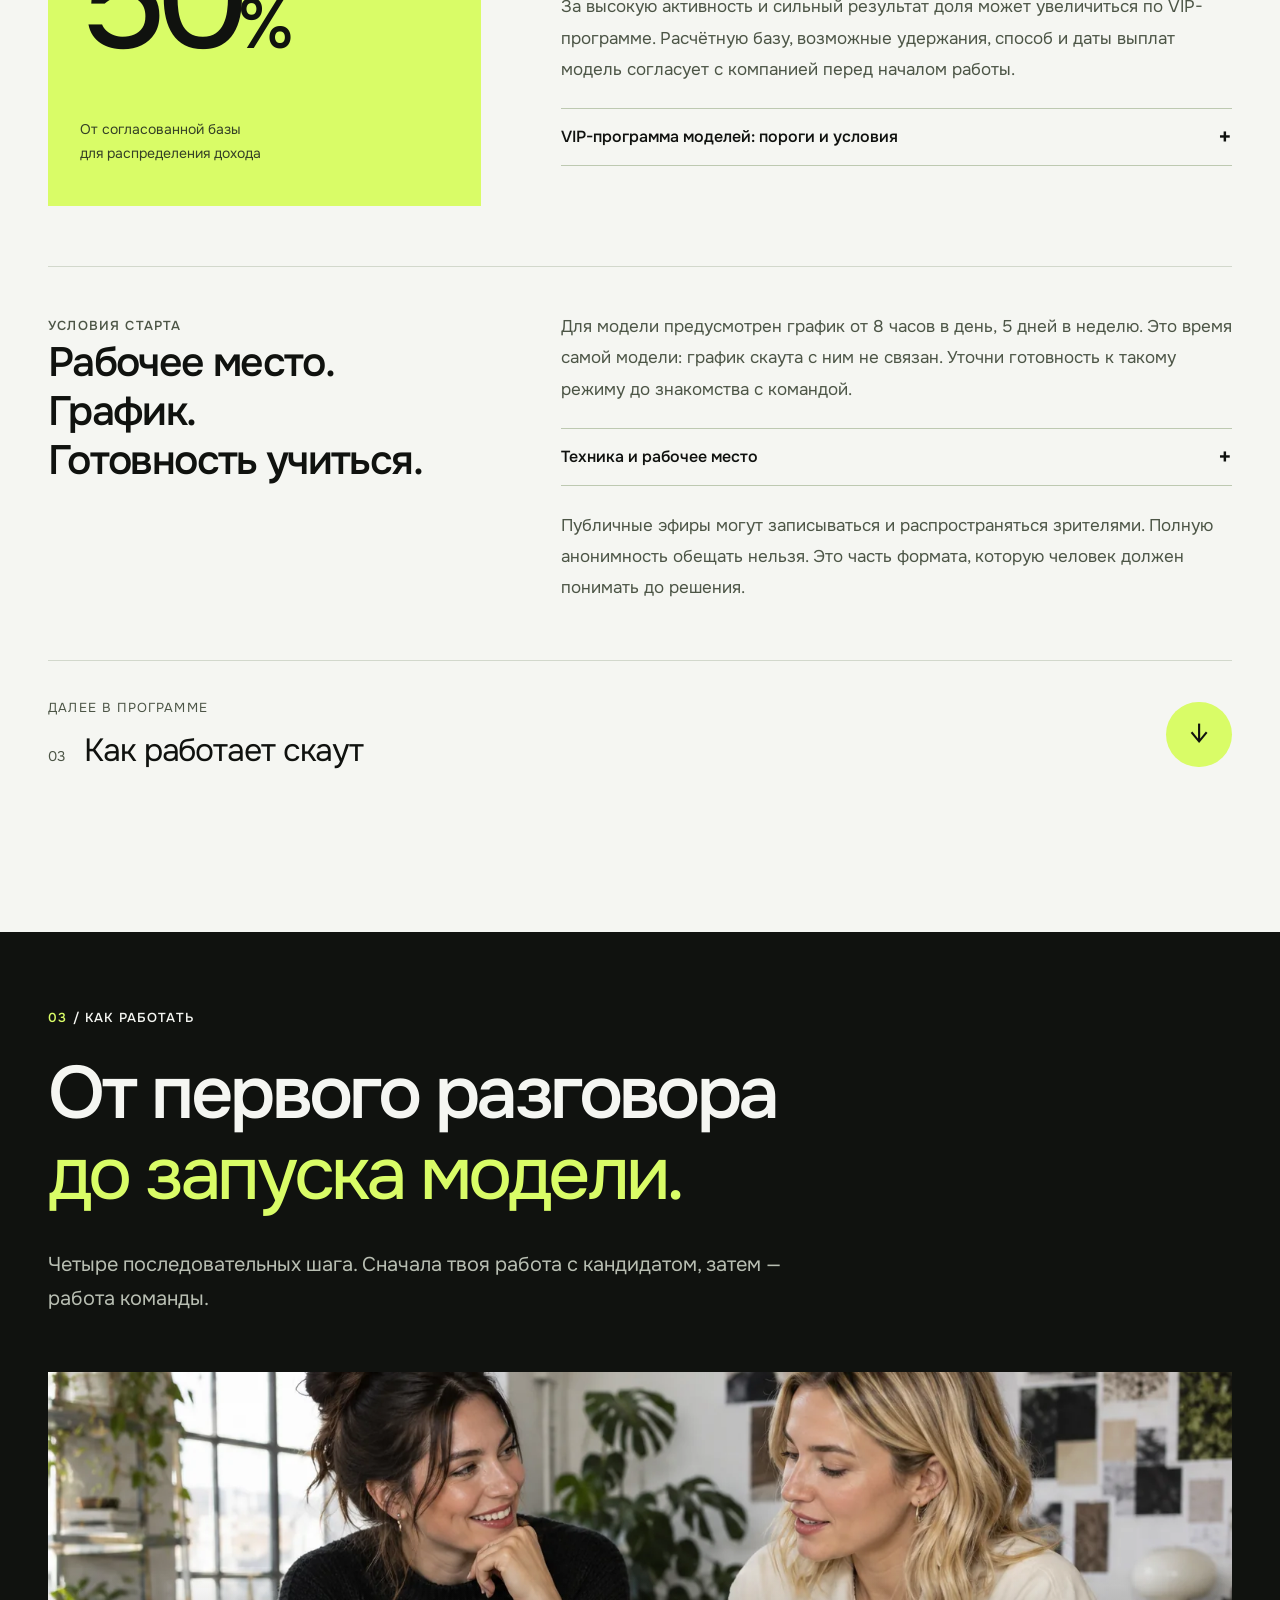
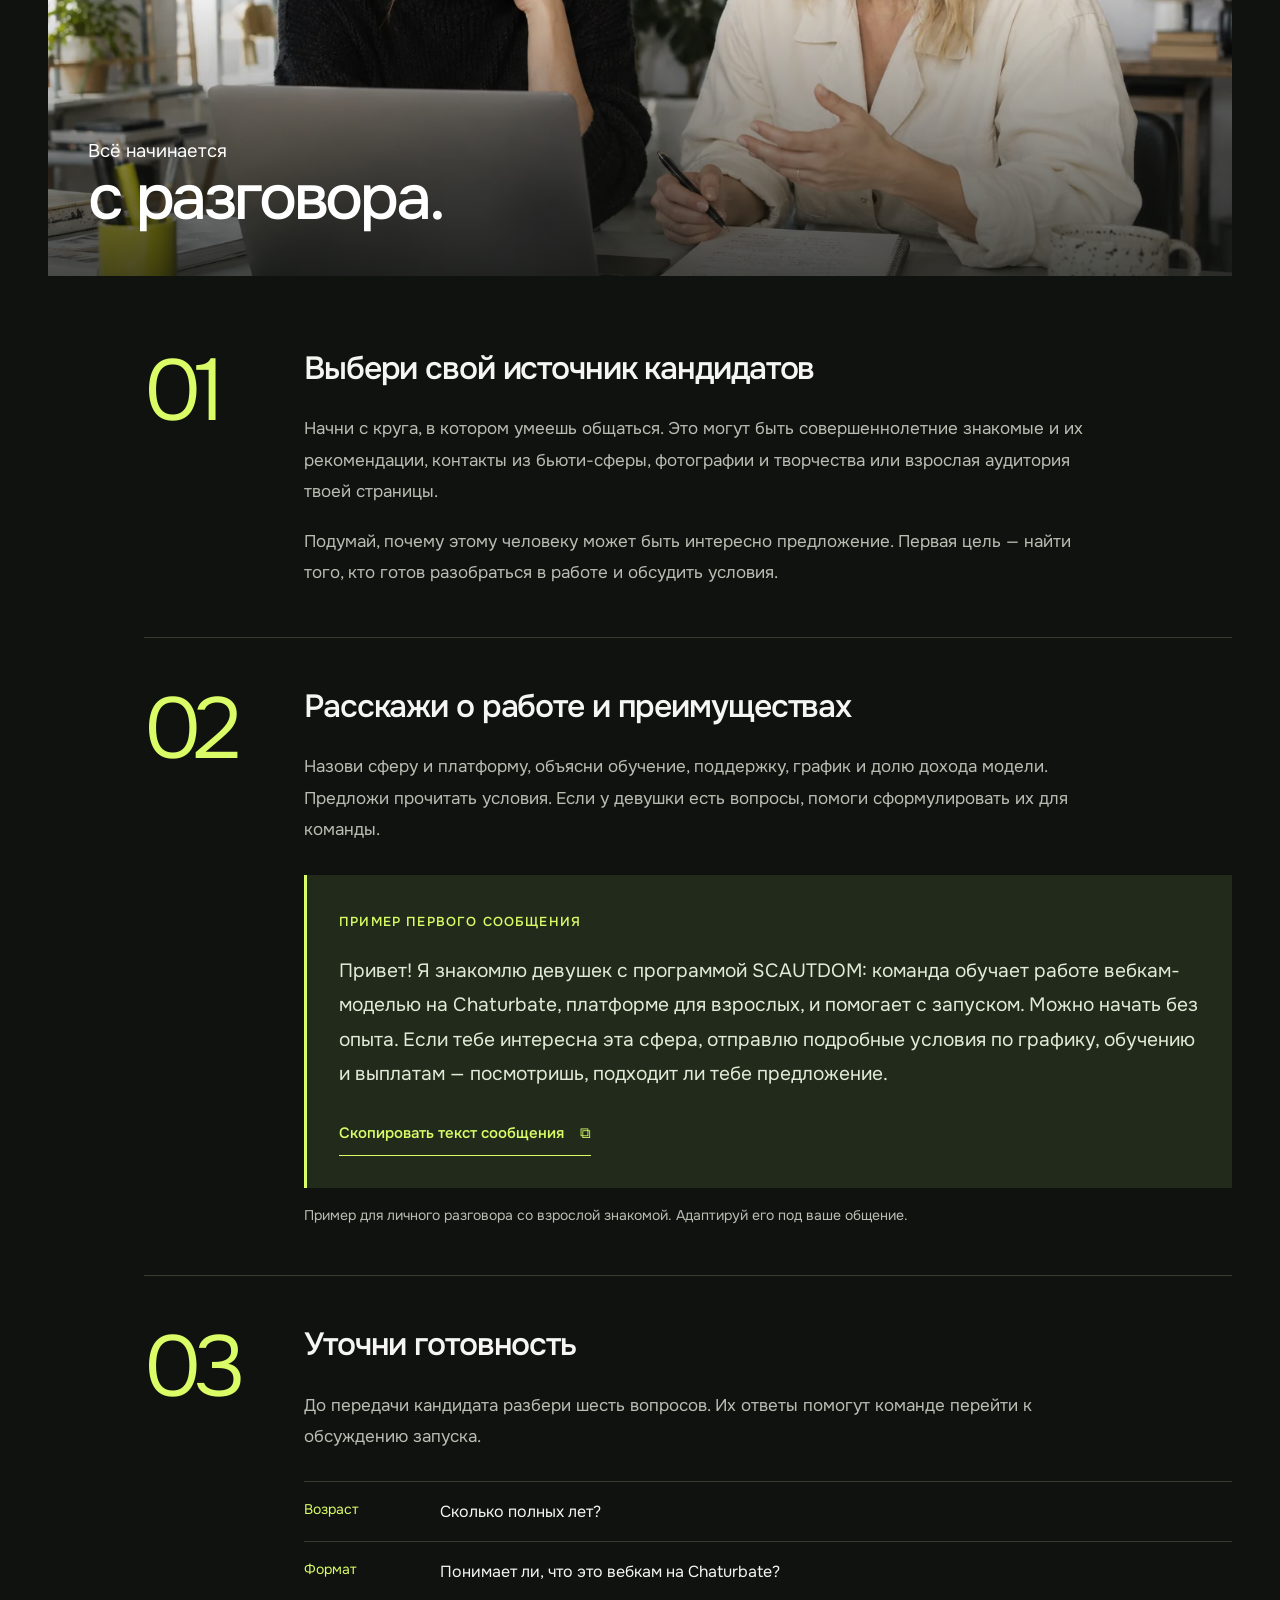
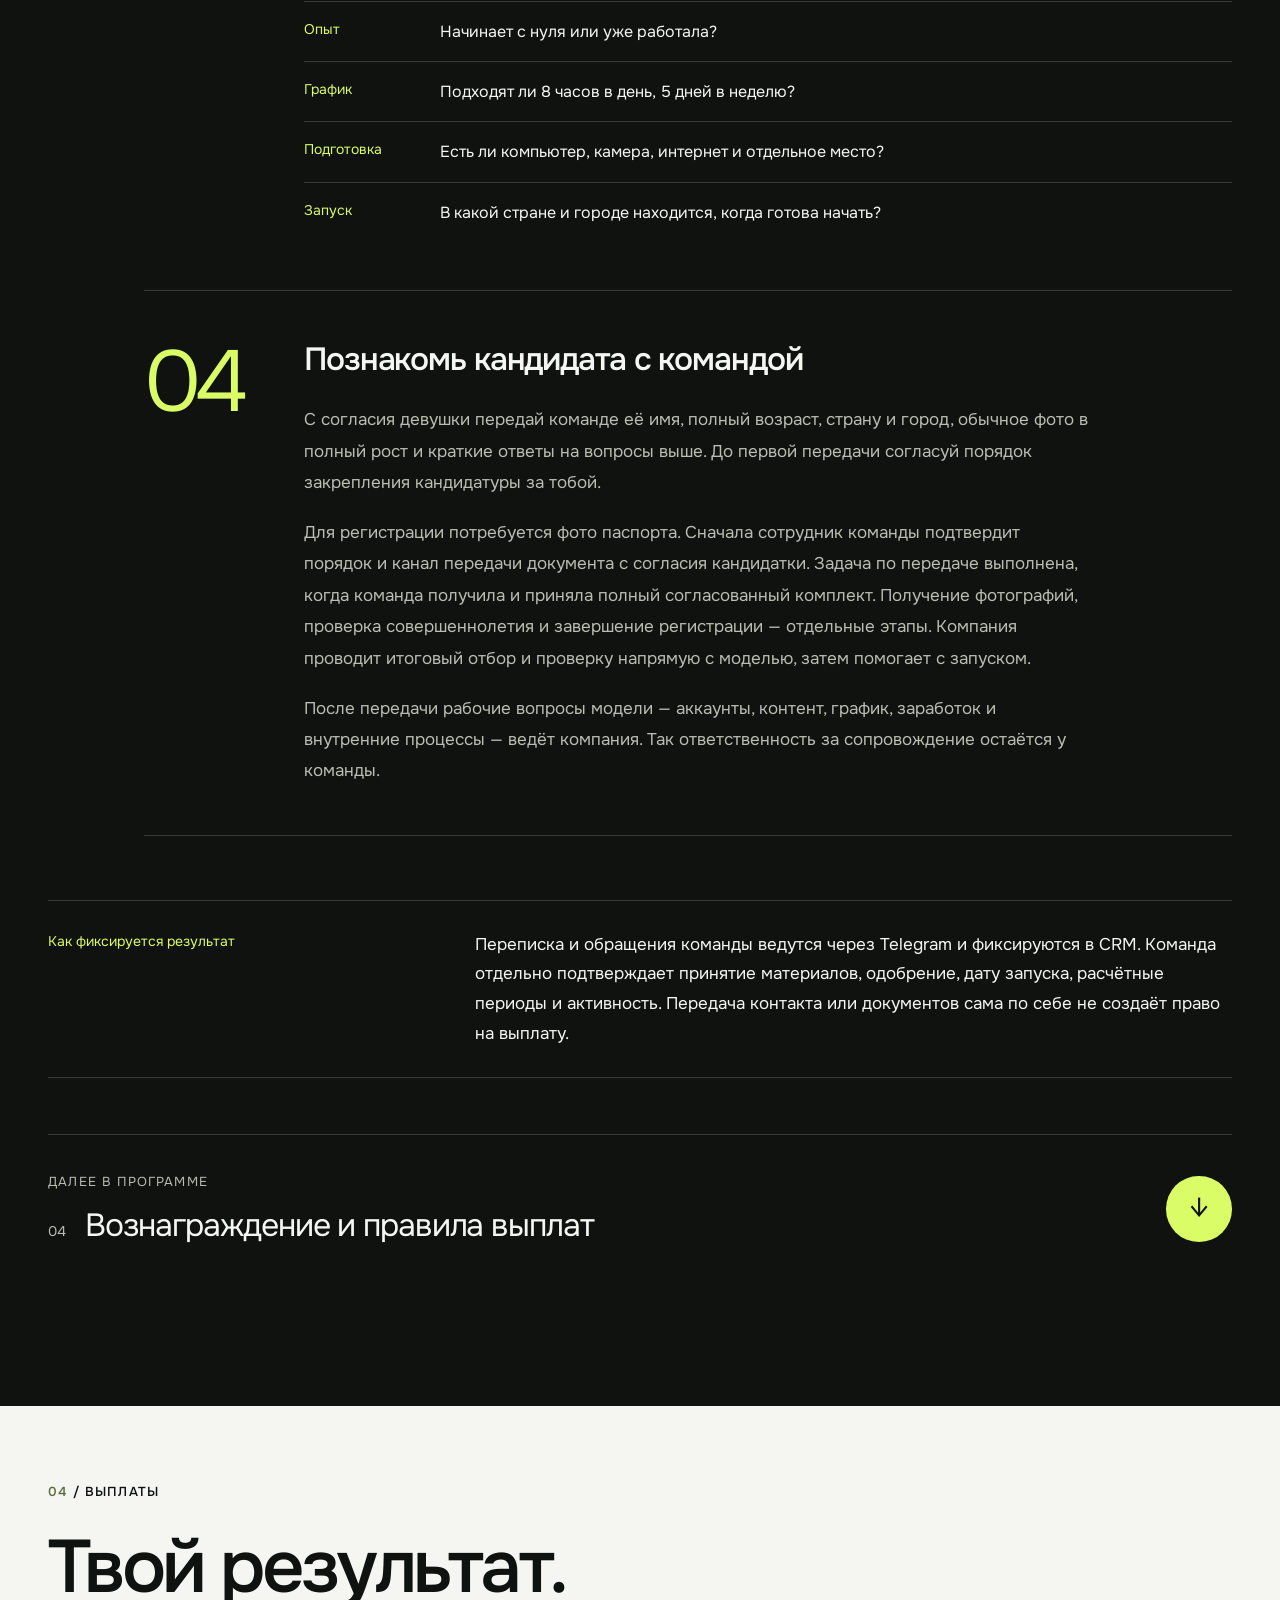
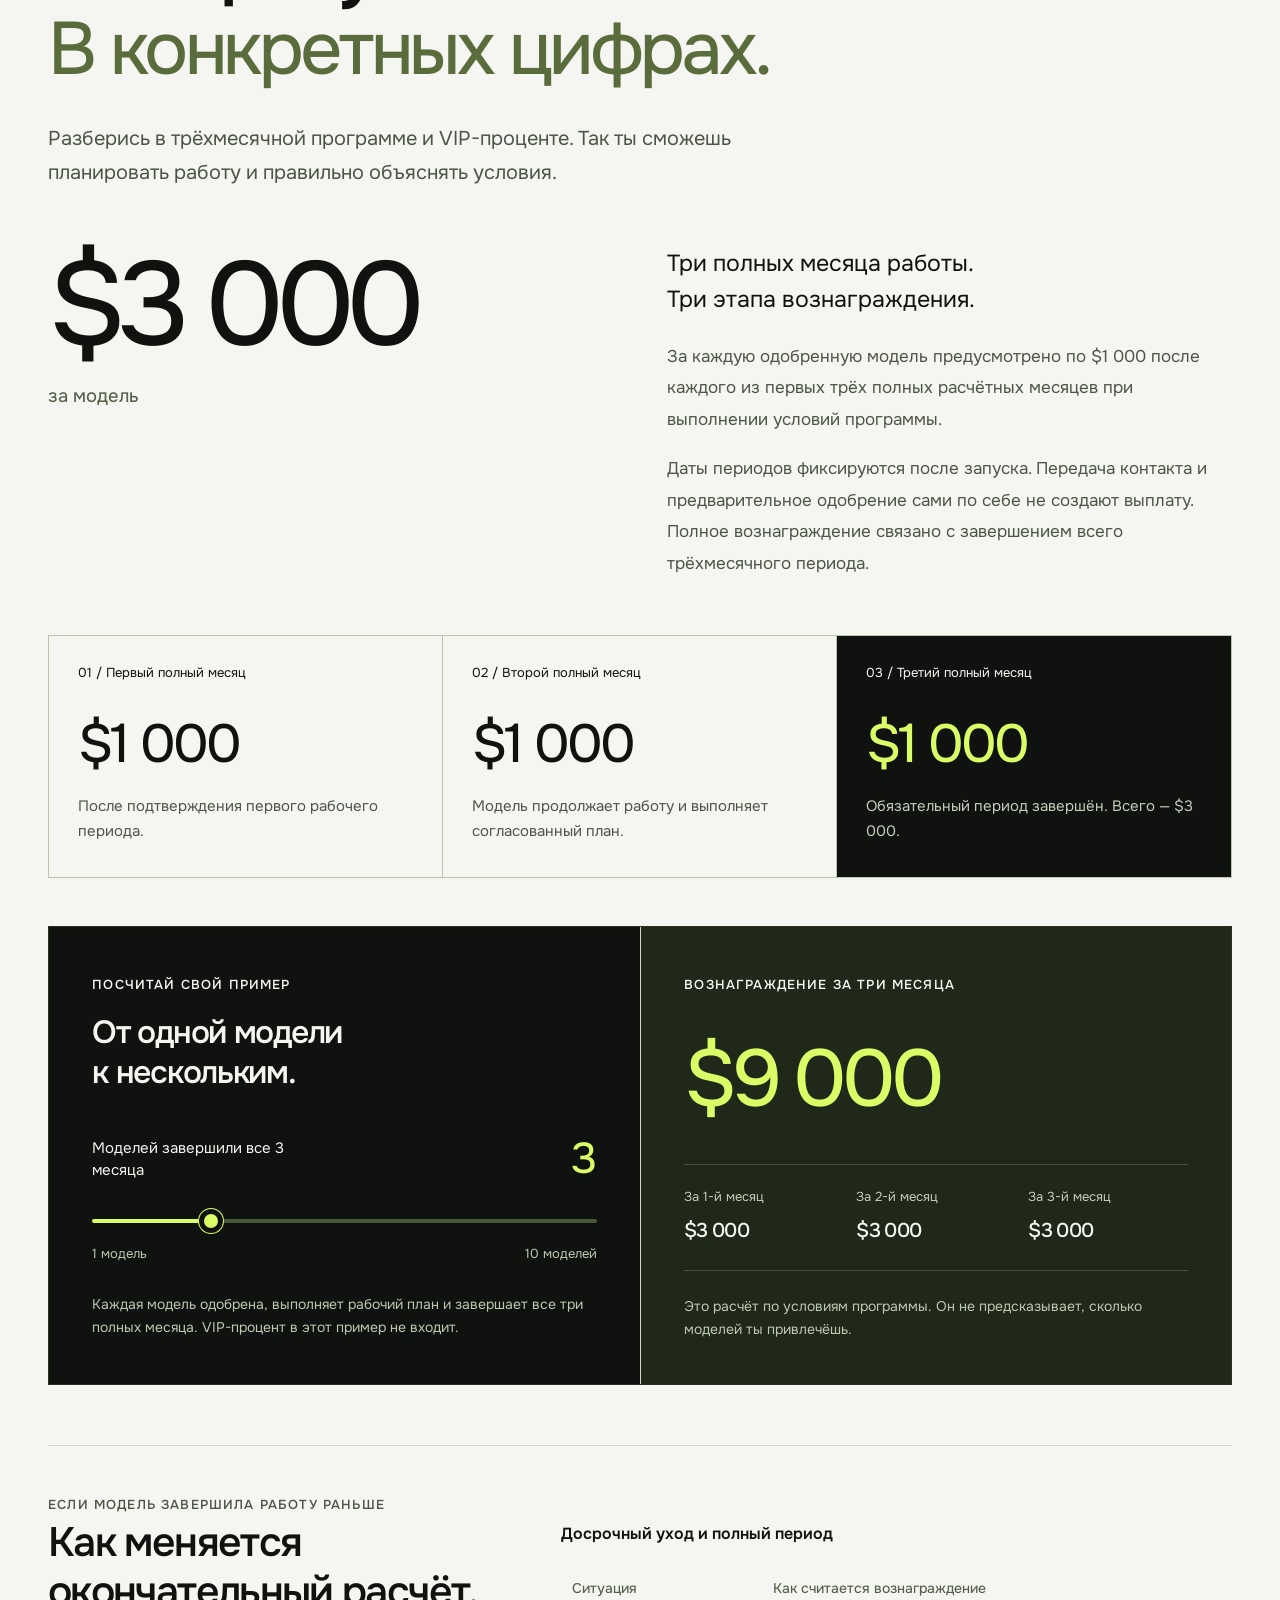
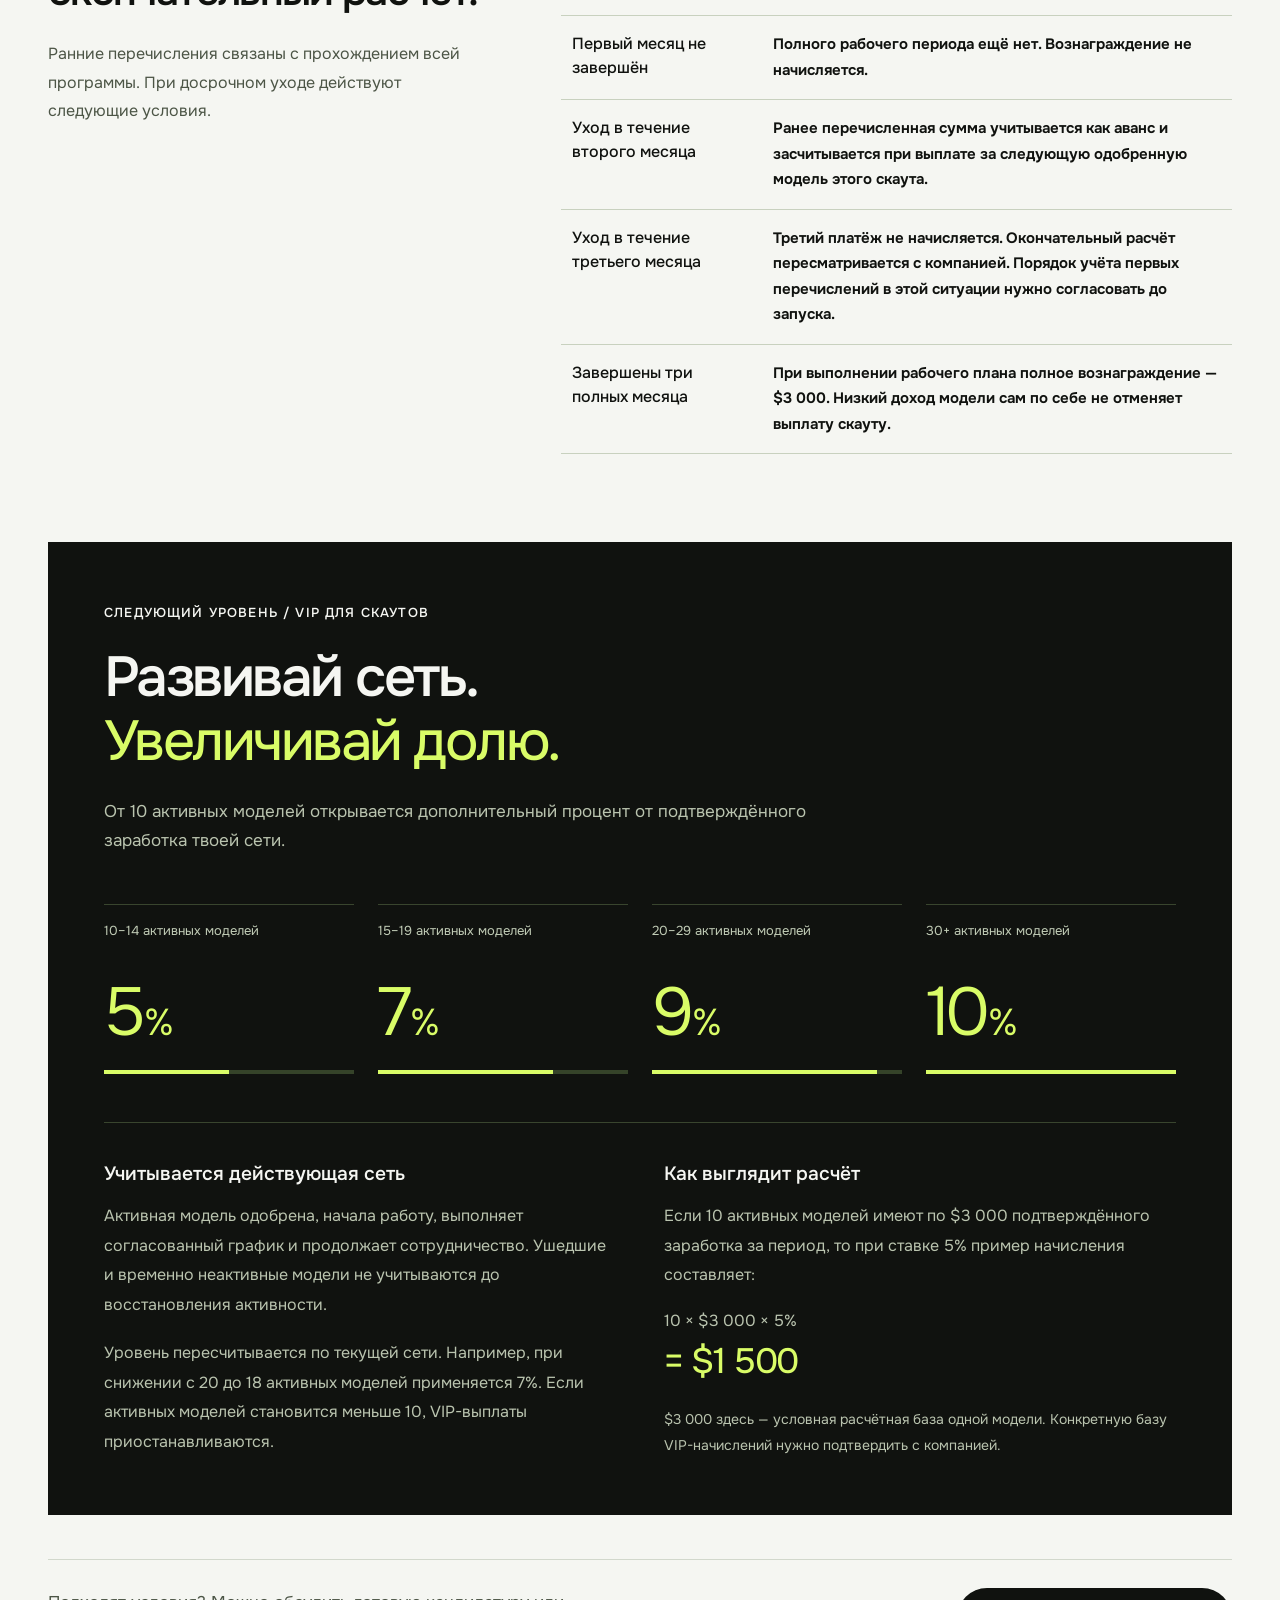
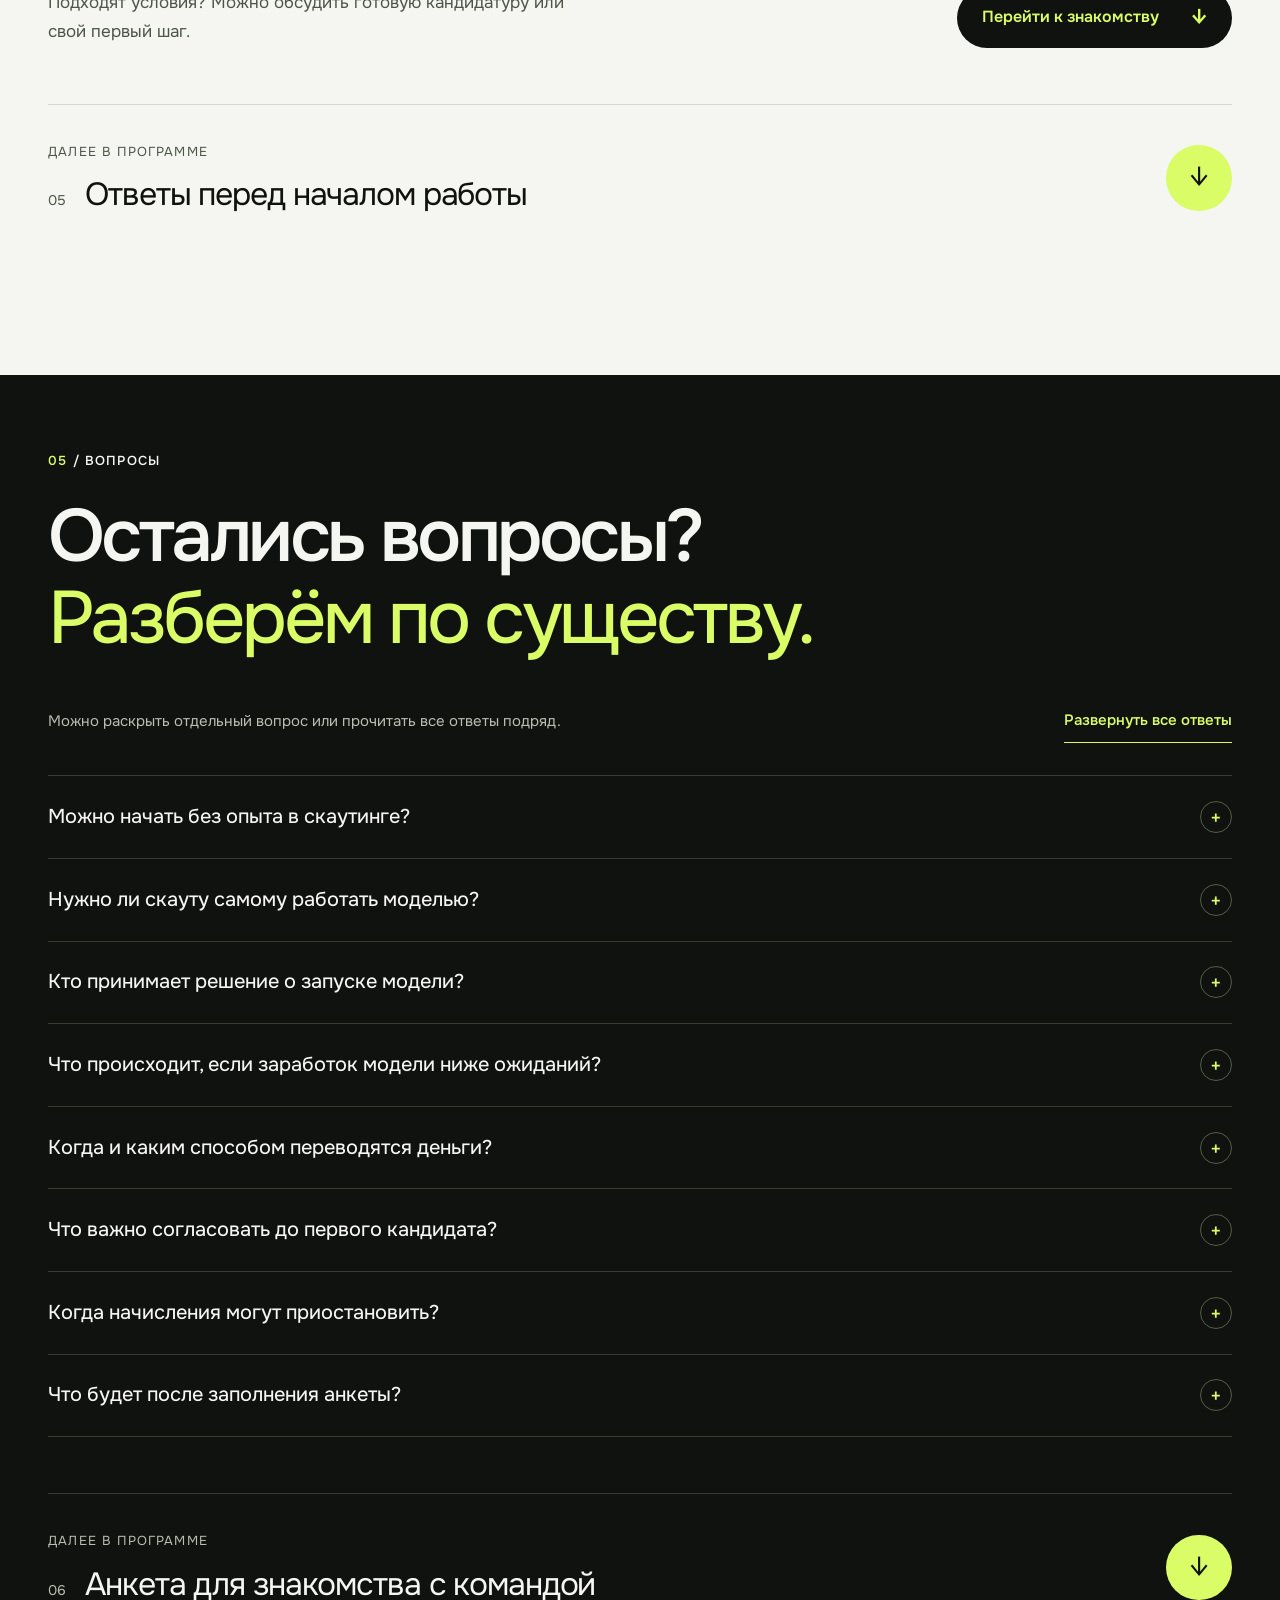
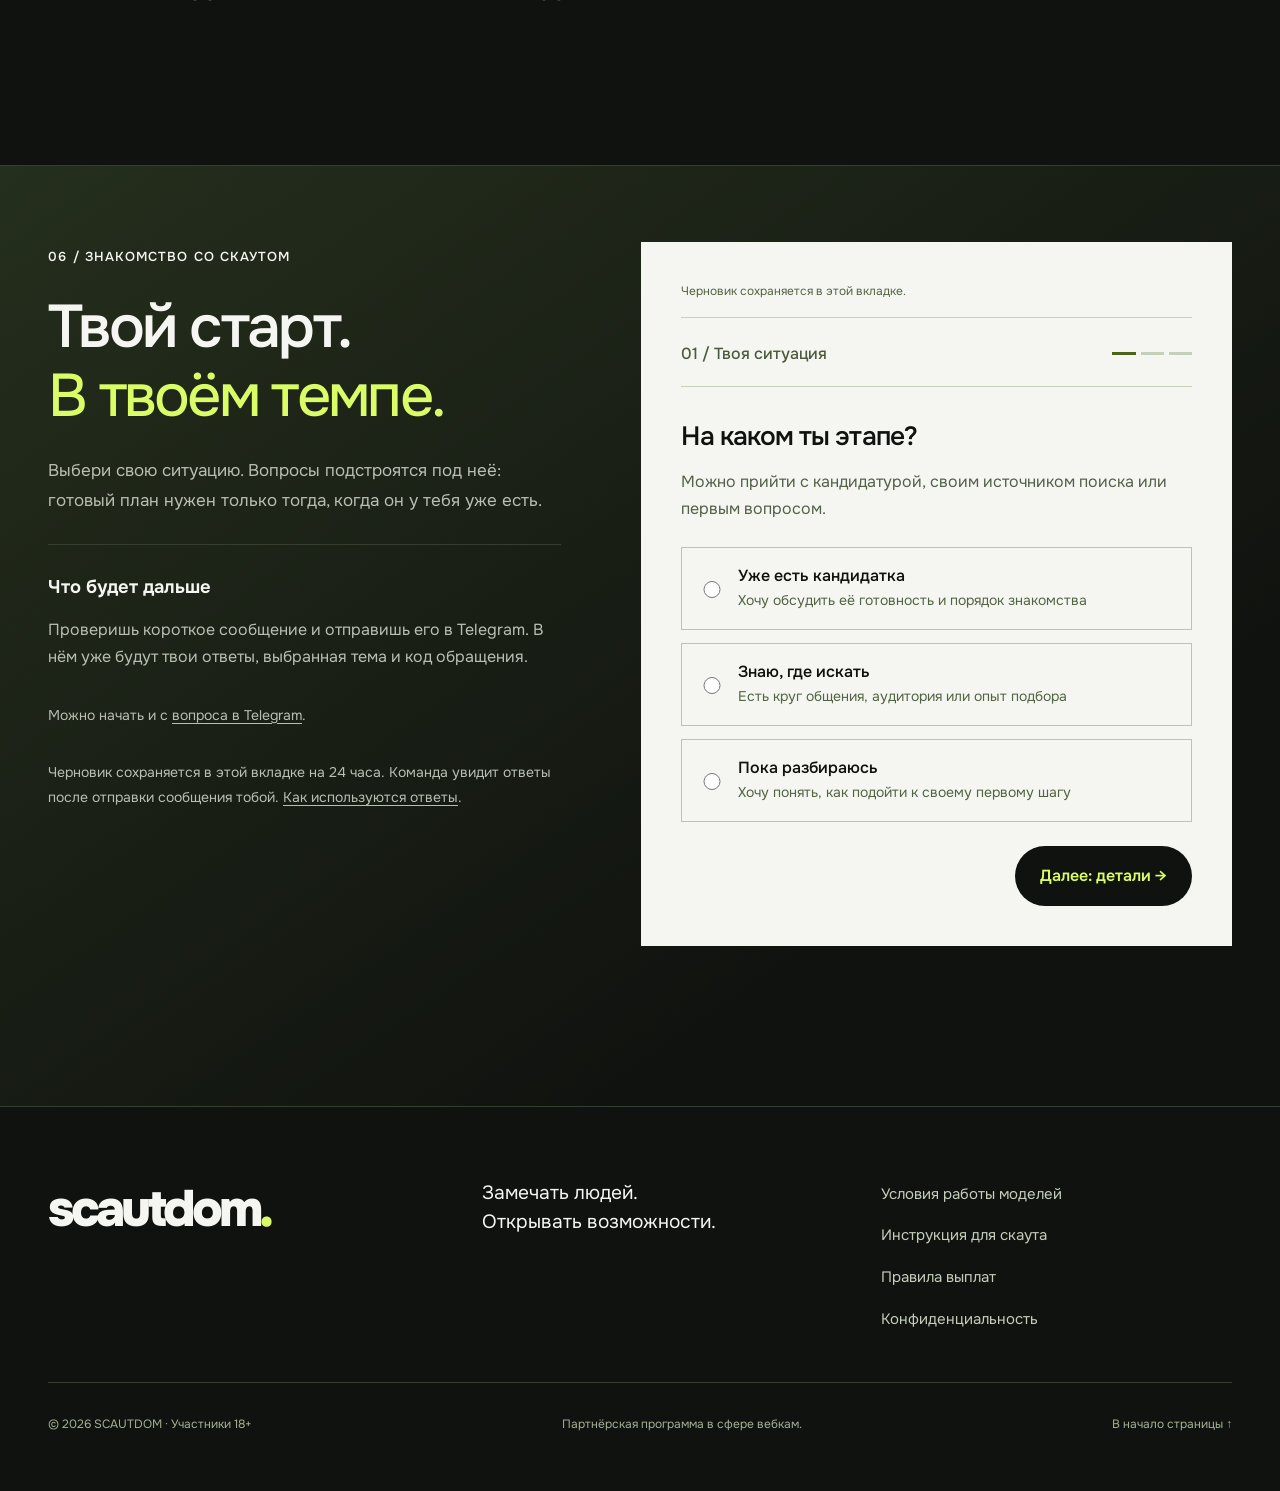
==== commit 9172fe60: "Improve scout entry, recoverable forms and CRM context" ====
--- a/index.html
+++ b/index.html
@@ -1,27 +1,27 @@
 <!doctype html>
-<html lang="ru"><head><meta charset="utf-8"><meta name="viewport" content="width=device-width, initial-scale=1"><meta name="theme-color" content="#10120f"><meta name="referrer" content="strict-origin-when-cross-origin"><title>SCAUTDOM — работа скаутом: программа, условия и выплаты</title><meta name="description" content="Подробная программа для скаутов SCAUTDOM: роль, условия моделей, порядок работы, вознаграждение до $3 000 за модель и VIP. Анкета после изучения условий."><link rel="canonical" href="https://www.scautdom.com/"><meta property="og:type" content="website"><meta property="og:locale" content="ru_RU"><meta property="og:site_name" content="SCAUTDOM"><meta property="og:title" content="SCAUTDOM — работа скаутом: программа, условия и выплаты"><meta property="og:description" content="Подробная программа для скаутов SCAUTDOM: роль, условия моделей, порядок работы, вознаграждение до $3 000 за модель и VIP. Анкета после изучения условий."><meta property="og:url" content="https://www.scautdom.com/"><link rel="icon" href="/assets/favicon.svg" type="image/svg+xml"><link rel="preload" as="image" href="/assets/portrait.svg"><link rel="stylesheet" href="/assets/typeface.css?v=editorial-20260905d"><link rel="stylesheet" href="/assets/site.css?v=editorial-20260905d"><script src="/assets/lead-core.js?v=editorial-20260905d" defer></script><script src="/assets/site.js?v=editorial-20260905d" defer></script></head><body data-release="editorial-20260905d" data-page="index.html"><a class="skip" href="#main">К содержанию</a>
+<html lang="ru"><head><meta charset="utf-8"><meta name="viewport" content="width=device-width, initial-scale=1"><meta name="theme-color" content="#10120f"><meta name="referrer" content="strict-origin-when-cross-origin"><title>SCAUTDOM — работа скаутом: программа, условия и выплаты</title><meta name="description" content="Работа скаутом SCAUTDOM: можно без опыта, команда помогает моделям с запуском. До $3 000 за модель при выполнении программы. Условия и знакомство с командой."><link rel="canonical" href="https://www.scautdom.com/"><meta property="og:type" content="website"><meta property="og:locale" content="ru_RU"><meta property="og:site_name" content="SCAUTDOM"><meta property="og:title" content="SCAUTDOM — работа скаутом: программа, условия и выплаты"><meta property="og:description" content="Работа скаутом SCAUTDOM: можно без опыта, команда помогает моделям с запуском. До $3 000 за модель при выполнении программы. Условия и знакомство с командой."><meta property="og:url" content="https://www.scautdom.com/"><meta property="og:image" content="https://www.scautdom.com/assets/og.png"><meta property="og:image:width" content="1730"><meta property="og:image:height" content="909"><meta property="og:image:alt" content="SCAUTDOM — работа скаутом. Партнёрская программа 18+."><meta name="twitter:card" content="summary_large_image"><meta name="twitter:title" content="SCAUTDOM — работа скаутом: программа, условия и выплаты"><meta name="twitter:description" content="Работа скаутом SCAUTDOM: можно без опыта, команда помогает моделям с запуском. До $3 000 за модель при выполнении программы. Условия и знакомство с командой."><meta name="twitter:image" content="https://www.scautdom.com/assets/og.png"><link rel="icon" href="/assets/favicon.svg" type="image/svg+xml"><link rel="preload" as="image" href="/assets/portrait.svg"><link rel="stylesheet" href="/assets/typeface.css?v=scout-start-20260906"><link rel="stylesheet" href="/assets/site.css?v=scout-start-20260906"><script src="/assets/lead-core.js?v=scout-start-20260906" defer></script><script src="/assets/site.js?v=scout-start-20260906" defer></script></head><body data-release="scout-start-20260906" data-page="index.html"><a class="skip" href="#main">К содержанию</a>
 <header class="header"><div class="header-inner wrap">
 <a class="brand" href="/" aria-label="SCAUTDOM — вся программа">scautdom<span aria-hidden="true">.</span></a>
 <nav class="desktop-nav" aria-label="Разделы программы по порядку"><a href="#role" data-chapter-link="role"><span>01</span>Роль скаута</a><a href="#models" data-chapter-link="models"><span>02</span>Условия моделей</a><a href="#workflow" data-chapter-link="workflow"><span>03</span>Как работать</a><a href="#rewards" data-chapter-link="rewards"><span>04</span>Выплаты</a><a href="#questions" data-chapter-link="questions"><span>05</span>Вопросы</a></nav>
-<span class="header-note">ПАРТНЁРАМ / 18+</span>
+<a class="header-apply" href="/#apply"><span class="desktop-cta">Обсудить старт</span><span class="mobile-cta">Начать</span></a>
 <details class="mobile-nav"><summary>Разделы <span aria-hidden="true">≡</span></summary><nav aria-label="Разделы программы"><a href="#role" data-chapter-link="role"><span>01</span>Роль скаута</a><a href="#models" data-chapter-link="models"><span>02</span>Условия моделей</a><a href="#workflow" data-chapter-link="workflow"><span>03</span>Как работать</a><a href="#rewards" data-chapter-link="rewards"><span>04</span>Выплаты</a><a href="#questions" data-chapter-link="questions"><span>05</span>Вопросы</a></nav></details>
-</div><div class="reading-row wrap"><span data-reading-current>Программа для скаутов</span><span class="reading-note">Сначала условия. Затем знакомство.</span></div><div class="reading-progress" aria-hidden="true"><div data-reading-progress></div></div></header><main id="main"><section class="hero"><div class="hero-media"><img src="/assets/portrait.svg" width="1122" height="1402" fetchpriority="high" alt="Портрет для визуальной истории SCAUTDOM"></div><div class="hero-shade"></div><div class="wrap hero-inner"><div class="hero-copy"><p class="eyebrow">SCAUTDOM / Партнёрская программа для скаутов</p><h1>Твой талант —<br>замечать<br><em>людей.</em></h1><p class="hero-lead">Находи девушек для работы вебкам-моделями на Chaturbate. Знакомь их с командой, которая обучает и помогает запуститься. Получай вознаграждение за результат.</p><a class="button primary" href="#role">Узнать, как работает скаут<span aria-hidden="true">↓</span></a><p class="hero-note">Все условия — ниже, по порядку.<br>Анкета для знакомства с командой — в конце.</p></div><div class="hero-side-note"><span>Твой круг общения.</span><span>Новые возможности.</span></div></div></section>
+</div><div class="reading-row wrap"><span data-reading-current>Программа для скаутов</span><span class="reading-note">Роль. Условия. Твой первый шаг.</span></div><div class="reading-progress" aria-hidden="true"><div data-reading-progress></div></div></header><main id="main"><section class="hero"><div class="hero-media"><img src="/assets/portrait.svg" width="1122" height="1402" fetchpriority="high" alt="Портрет для визуальной истории SCAUTDOM"></div><div class="hero-shade"></div><div class="wrap hero-inner"><div class="hero-copy"><p class="eyebrow">SCAUTDOM / Партнёрская программа · 18+</p><h1>Замечай людей.<br><em>Зарабатывай<br>как скаут.</em></h1><p class="hero-lead">Находи совершеннолетних девушек, которым интересна работа вебкам-моделью на Chaturbate. Знакомь их с командой, которая обучает и помогает запуститься.</p><div class="hero-facts"><span>Можно без опыта</span><span>Команда ведёт запуск</span><span>До $3 000 за модель*</span></div><div class="hero-actions"><a class="button primary" href="#role">Как устроена программа<span aria-hidden="true">↓</span></a><a class="button secondary" href="#apply">Обсудить свой старт<span aria-hidden="true">↓</span></a></div><p class="hero-note">* За одобренную модель, которая выполнит условия и завершит три полных месяца. <a href="#rewards">Как считаются выплаты</a>.</p></div><div class="hero-side-note"><span>Твой круг общения.</span><span>Новые возможности.</span></div></div></section>
 <div class="offer-strip"><div class="wrap offer-inner"><p><span>Вознаграждение скаута</span><strong>до $3 000</strong></p><p>За одобренную модель, которая выполнит условия<br>и завершит три полных месяца работы.</p><span class="offer-mark" aria-hidden="true">↓</span></div></div><section class="chapter " id="role" data-chapter="01" data-chapter-title="Роль скаута"><div class="wrap"><div class="chapter-heading"><p class="eyebrow"><span>01</span> / Роль скаута</p><h2>Хорошее знакомство.<br><em>Большое начало.</em></h2></div>
 <div class="role-layout"><div class="reading-copy"><p class="lead">Скаут находит девушек, которым интересна работа вебкам-моделью, помогает разобраться в предложении и знакомит их с командой SCAUTDOM.</p>
 <p>Здесь ценится умение общаться: услышать человека, понятно рассказать об условиях и заметить, кому действительно подходит эта работа. Ты можешь начать с личных знакомств, своего профессионального круга или взрослой аудитории в соцсетях.</p>
 <p>Скаут и модель — разные роли. Ты занимаешься поиском и первичным знакомством. Команда проводит итоговый отбор, обучает модель, помогает с запуском и дальнейшей работой. Вести эфиры самому скауту не требуется.</p>
-<p>Это партнёрская программа: вознаграждение связано с результатом привлечённой модели и выполнением условий, которые подробно разобраны ниже. Для первого обращения достаточно понять программу и описать, как ты планируешь искать кандидатов.</p></div>
+<p>Это партнёрская программа: вознаграждение связано с результатом привлечённой модели и выполнением условий, которые подробно разобраны ниже. Для первого обращения достаточно понять программу и рассказать, на каком ты этапе: есть кандидатка, источник поиска или вопросы о начале работы.</p></div>
 <div class="role-manifesto"><span class="eyebrow">Твоя сильная сторона</span><p>Видеть<br>в людях<br><em>потенциал.</em></p><span class="manifesto-foot">Остальное начинается<br>с правильного знакомства.</span></div></div>
 <div class="benefit-trio"><article><span class="feature-index">01</span><h3>Начало с того,<br>что уже есть</h3><p>Круг общения, опыт в бьюти, фотографии, создании контента или подборе людей могут стать твоим первым источником кандидатов. Предыдущий опыт скаутинга не обязателен.</p></article><article><span class="feature-index">02</span><h3>Команда берёт<br>на себя запуск</h3><p>После одобрения модели команда помогает подготовиться к эфирам, обучает работе и сопровождает аккаунт. Твоя задача — качественное первичное знакомство.</p></article><article><span class="feature-index">03</span><h3>От первого кандидата<br>к своей сети</h3><p>За модель, завершившую три полных месяца по условиям программы, предусмотрено до $3 000. От 10 активных моделей открывается дополнительный VIP-процент.</p></article></div>
 <div class="editor-note"><span>С чего начинается хороший результат</span><p>Человек заранее понимает сферу, график и условия. Поэтому сначала разберись в предложении сам — тогда твой первый разговор будет предметным.</p></div>
-<a class="next-chapter" href="#models"><span class="next-caption">Далее в программе</span><span class="next-name"><small>02</small>Условия работы моделей</span><span class="next-arrow" aria-hidden="true">↓</span></a></div></section><section class="chapter paper" id="models" data-chapter="02" data-chapter-title="Условия моделей"><div class="wrap"><div class="chapter-heading"><p class="eyebrow"><span>02</span> / Условия моделей</p><h2>Чтобы заинтересовать,<br><em>нужно понимать.</em></h2></div><p class="chapter-intro">Вот что важно объяснить девушке до знакомства с командой: сам формат, поддержка, график, подготовка и деньги.</p>
+<div class="chapter-action"><p>Уже понимаешь роль скаута? Расскажи, с чего хочешь начать.</p><a class="button primary" href="#apply">Обсудить свой старт<span aria-hidden="true">↓</span></a></div><a class="next-chapter" href="#models"><span class="next-caption">Далее в программе</span><span class="next-name"><small>02</small>Условия работы моделей</span><span class="next-arrow" aria-hidden="true">↓</span></a></div></section><section class="chapter paper" id="models" data-chapter="02" data-chapter-title="Условия моделей"><div class="wrap"><div class="chapter-heading"><p class="eyebrow"><span>02</span> / Условия моделей</p><h2>Чтобы заинтересовать,<br><em>нужно понимать.</em></h2></div><p class="chapter-intro">Вот что важно объяснить девушке до знакомства с командой: сам формат, поддержка, график, подготовка и деньги.</p>
 <div class="reading-grid"><div class="reading-copy"><h3>Девушка, которой интересно освоить эту сферу</h3><p>Программа ориентирована на совершеннолетних девушек, которые хотят начать работу вебкам-моделью с нуля. Приоритет — 18–23 года, желание учиться и готовность к регулярной работе. Кандидаты старше 23 лет рассматриваются индивидуально.</p>
 <p><strong>Работа проходит на Chaturbate — платформе прямых эфиров для взрослых, в том числе с эротическим контентом.</strong> Модель ведёт трансляции и общается с аудиторией. Допустимый для неё формат и личные границы обсуждаются с командой до начала работы.</p>
 <p>Важно объяснить именно это предложение. Человек должен понимать, что речь идёт о вебкаме, а не о фотосъёмках для брендов или обычном ведении соцсетей. Интерес к реальному формату — основа дальнейшего сотрудничества.</p></div>
 <aside class="candidate-facts"><span class="eyebrow">Портрет кандидата</span><dl><div><dt>Возраст</dt><dd>18+<small>Приоритет 18–23 года</small></dd></div><div><dt>Опыт</dt><dd>С нуля<small>Обучение входит в программу</small></dd></div><div><dt>График модели</dt><dd>8 × 5<small>От 8 часов в день, 5 дней в неделю</small></dd></div></dl></aside></div>
 <div class="subsection"><div class="subhead"><span class="eyebrow">Обучение и поддержка</span><h3>Не нужно приходить<br>с готовыми навыками.</h3></div><div class="support-list"><article><span>01</span><div><h4>Подготовка к работе</h4><p>Команда объясняет формат, помогает с настройкой оборудования, подготовкой к работе в кадре и общению с аудиторией. Отдельная плата за обучение не предусмотрена.</p></div></article><article><span>02</span><div><h4>Помощь с запуском</h4><p>После одобрения — регистрация и проверка данных, согласование графика, подготовка рабочего места и первые трансляции.</p></div></article><article><span>03</span><div><h4>Сопровождение аккаунта</h4><p>Рекомендации по продвижению, работе с аудиторией и развитию результатов. Обучение продолжается по мере появления практического опыта.</p></div></article></div></div>
-<div class="model-economy"><div class="share-figure"><span class="eyebrow">Базовая доля модели</span><strong>50<span>%</span></strong><p>От согласованной базы<br>для распределения дохода</p></div><div class="reading-copy"><h3>Как объяснить доход</h3><p>Базовая доля модели составляет 50%. Например, если база для распределения за расчётный период равна $3 000, доля модели — $1 500. Это пример расчёта: фактический заработок зависит от результатов эфиров.</p><p>За высокую активность и сильный результат доля может увеличиться по VIP-программе. Расчётную базу, возможные удержания, способ и даты выплат модель согласует с компанией перед началом работы.</p><div class="table-scroll"><table><caption>VIP-программа моделей</caption><thead><tr><th scope="col">Результат за месяц</th><th scope="col">Доля модели</th></tr></thead><tbody><tr><th scope="row">$5 000</th><td>52%</td></tr><tr><th scope="row">$8 000</th><td>55%</td></tr><tr><th scope="row">$20 000</th><td>60%</td></tr></tbody></table></div><p class="small">Повышение рассматривается за конкретный месяц при высокой активности и выполнении рабочего плана; для VIP предусмотрен график около 10 часов в сутки. Расчётную базу порогов нужно подтвердить с командой.</p></div></div>
-<div class="subsection"><div class="subhead"><span class="eyebrow">Условия старта</span><h3>Рабочее место.<br>График.<br>Готовность учиться.</h3></div><div class="reading-copy"><p>Для модели предусмотрен график от 8 часов в день, 5 дней в неделю. Это время самой модели: график скаута с ним не связан. Уточни готовность к такому режиму до знакомства с командой.</p><ul class="detail-list"><li><strong>Компьютер и камера.</strong> Техника должна стабильно работать во время длительных трансляций. В программе указаны Logitech C920 или C920s как варианты камеры.</li><li><strong>Стабильный интернет.</strong> От 20 Мбит/с на приём и на отдачу. Важна устойчивость соединения.</li><li><strong>Отдельное пространство.</strong> Место, где можно спокойно вести эфиры, настроить свет и соблюдать рабочий график.</li></ul><p>Если часть оборудования ещё нужно подготовить, это обсуждается с командой после предварительного рассмотрения. Возможность запуска также зависит от страны проживания кандидата.</p><p>Публичные эфиры могут записываться и распространяться зрителями. Полную анонимность обещать нельзя. Это часть формата, которую человек должен понимать до решения.</p></div></div>
+<div class="model-economy"><div class="share-figure"><span class="eyebrow">Базовая доля модели</span><strong>50<span>%</span></strong><p>От согласованной базы<br>для распределения дохода</p></div><div class="reading-copy"><h3>Как объяснить доход</h3><p>Базовая доля модели составляет 50%. Например, если база для распределения за расчётный период равна $3 000, доля модели — $1 500. Это пример расчёта: фактический заработок зависит от результатов эфиров.</p><p>За высокую активность и сильный результат доля может увеличиться по VIP-программе. Расчётную базу, возможные удержания, способ и даты выплат модель согласует с компанией перед началом работы.</p><details class="inline-details"><summary>VIP-программа моделей: пороги и условия <span aria-hidden="true">+</span></summary><div class="details-body"><div class="table-scroll"><table><caption>VIP-программа моделей</caption><thead><tr><th scope="col">Результат за месяц</th><th scope="col">Доля модели</th></tr></thead><tbody><tr><th scope="row">$5 000</th><td>52%</td></tr><tr><th scope="row">$8 000</th><td>55%</td></tr><tr><th scope="row">$20 000</th><td>60%</td></tr></tbody></table></div><p class="small">Повышение рассматривается за конкретный месяц при высокой активности и выполнении рабочего плана; для VIP предусмотрен график около 10 часов в сутки. Расчётную базу порогов нужно подтвердить с командой.</p></div></details></div></div>
+<div class="subsection"><div class="subhead"><span class="eyebrow">Условия старта</span><h3>Рабочее место.<br>График.<br>Готовность учиться.</h3></div><div class="reading-copy"><p>Для модели предусмотрен график от 8 часов в день, 5 дней в неделю. Это время самой модели: график скаута с ним не связан. Уточни готовность к такому режиму до знакомства с командой.</p><details class="inline-details"><summary>Техника и рабочее место <span aria-hidden="true">+</span></summary><div class="details-body"><ul class="detail-list"><li><strong>Компьютер и камера.</strong> Техника должна стабильно работать во время длительных трансляций. В программе указаны Logitech C920 или C920s как варианты камеры.</li><li><strong>Стабильный интернет.</strong> От 20 Мбит/с на приём и на отдачу. Важна устойчивость соединения.</li><li><strong>Отдельное пространство.</strong> Место, где можно спокойно вести эфиры, настроить свет и соблюдать рабочий график.</li></ul><p>Если часть оборудования ещё нужно подготовить, это обсуждается с командой после предварительного рассмотрения. Возможность запуска также зависит от страны проживания кандидата.</p></div></details><p>Публичные эфиры могут записываться и распространяться зрителями. Полную анонимность обещать нельзя. Это часть формата, которую человек должен понимать до решения.</p></div></div>
 <a class="next-chapter" href="#workflow"><span class="next-caption">Далее в программе</span><span class="next-name"><small>03</small>Как работает скаут</span><span class="next-arrow" aria-hidden="true">↓</span></a></div></section><section class="chapter " id="workflow" data-chapter="03" data-chapter-title="Как работать"><div class="wrap"><div class="chapter-heading"><p class="eyebrow"><span>03</span> / Как работать</p><h2>От первого разговора<br><em>до запуска модели.</em></h2></div><p class="chapter-intro">Четыре последовательных шага. Сначала твоя работа с кандидатом, затем — работа команды.</p>
 <div class="process-photo"><img src="/assets/conversation.svg" width="1536" height="1024" loading="lazy" alt="Иллюстрация: обсуждение проекта за ноутбуком"><div class="photo-note"><span>Всё начинается</span><strong>с разговора.</strong></div></div>
 <div class="process-steps"><article><div class="process-number">01</div><div><h3>Выбери свой источник кандидатов</h3><p>Начни с круга, в котором умеешь общаться. Это могут быть совершеннолетние знакомые и их рекомендации, контакты из бьюти-сферы, фотографии и творчества или взрослая аудитория твоей страницы.</p><p>Подумай, почему этому человеку может быть интересно предложение. Первая цель — найти того, кто готов разобраться в работе и обсудить условия.</p></div></article><article><div class="process-number">02</div><div><h3>Расскажи о работе и преимуществах</h3><p>Назови сферу и платформу, объясни обучение, поддержку, график и долю дохода модели. Предложи прочитать условия. Если у девушки есть вопросы, помоги сформулировать их для команды.</p><div class="message-card"><span class="eyebrow">Пример первого сообщения</span><blockquote id="outreach-text">Привет! Я знакомлю девушек с программой SCAUTDOM: команда обучает работе вебкам-моделью на Chaturbate, платформе для взрослых, и помогает с запуском. Можно начать без опыта. Если тебе интересна эта сфера, отправлю подробные условия по графику, обучению и выплатам — посмотришь, подходит ли тебе предложение.</blockquote><button class="text-link" type="button" data-copy-target="outreach-text">Скопировать текст сообщения <span aria-hidden="true">⧉</span></button><p class="small" data-template-status role="status"></p></div><p class="small">Пример для личного разговора со взрослой знакомой. Адаптируй его под ваше общение.</p></div></article><article><div class="process-number">03</div><div><h3>Уточни готовность</h3><p>До передачи кандидата разбери шесть вопросов. Их ответы помогут команде перейти к обсуждению запуска.</p><ul class="interview-list"><li><span>Возраст</span>Сколько полных лет?</li><li><span>Формат</span>Понимает ли, что это вебкам на Chaturbate?</li><li><span>Опыт</span>Начинает с нуля или уже работала?</li><li><span>График</span>Подходят ли 8 часов в день, 5 дней в неделю?</li><li><span>Подготовка</span>Есть ли компьютер, камера, интернет и отдельное место?</li><li><span>Запуск</span>В какой стране и городе находится, когда готова начать?</li></ul></div></article><article><div class="process-number">04</div><div><h3>Познакомь кандидата с командой</h3><p>С согласия девушки передай команде её имя, полный возраст, страну и город, обычное фото в полный рост и краткие ответы на вопросы выше. До первой передачи согласуй порядок закрепления кандидатуры за тобой.</p><p>Для регистрации потребуется фото паспорта. Сначала сотрудник команды подтвердит порядок и канал передачи документа с согласия кандидатки. Задача по передаче выполнена, когда команда получила и приняла полный согласованный комплект. Получение фотографий, проверка совершеннолетия и завершение регистрации — отдельные этапы. Компания проводит итоговый отбор и проверку напрямую с моделью, затем помогает с запуском.</p><p>После передачи рабочие вопросы модели — аккаунты, контент, график, заработок и внутренние процессы — ведёт компания. Так ответственность за сопровождение остаётся у команды.</p></div></article></div>
@@ -30,6 +30,10 @@
 <div class="reward-intro"><div class="reward-number">$3 000<span>за модель</span></div><div class="reading-copy"><p class="lead">Три полных месяца работы.<br>Три этапа вознаграждения.</p><p>За каждую одобренную модель предусмотрено по $1 000 после каждого из первых трёх полных расчётных месяцев при выполнении условий программы.</p><p>Даты периодов фиксируются после запуска. Передача контакта и предварительное одобрение сами по себе не создают выплату. Полное вознаграждение связано с завершением всего трёхмесячного периода.</p></div></div>
 <ol class="payment-timeline"><li><span>01 / Первый полный месяц</span><strong>$1 000</strong><p>После подтверждения первого рабочего периода.</p></li><li><span>02 / Второй полный месяц</span><strong>$1 000</strong><p>Модель продолжает работу и выполняет согласованный план.</p></li><li><span>03 / Третий полный месяц</span><strong>$1 000</strong><p>Обязательный период завершён. Всего — $3 000.</p></li></ol>
 <div class="calculator" data-scout-calculator><div class="calc-controls"><span class="eyebrow">Посчитай свой пример</span><h3>От одной модели<br>к нескольким.</h3><div class="range-heading"><label for="model-count">Моделей завершили все 3 месяца</label><output id="model-count-label" for="model-count">3</output></div><input id="model-count" type="range" min="1" max="10" step="1" value="3" aria-describedby="calc-note"><div class="range-labels"><span>1 модель</span><span>10 моделей</span></div><p id="calc-note" class="small">Каждая модель одобрена, выполняет рабочий план и завершает все три полных месяца. VIP-процент в этот пример не входит.</p></div><div class="calc-result"><span class="eyebrow">Вознаграждение за три месяца</span><output class="calc-total" data-total aria-live="polite">$9 000</output><div class="calc-months"><div><span>За 1-й месяц</span><strong data-month>$3 000</strong></div><div><span>За 2-й месяц</span><strong data-month>$3 000</strong></div><div><span>За 3-й месяц</span><strong data-month>$3 000</strong></div></div><p class="small">Это расчёт по условиям программы. Он не предсказывает, сколько моделей ты привлечёшь.</p></div></div>
-<div class="subsection early-section" id="early"><div class="subhead"><span class="eyebrow">Если модель завершила работу раньше</span><h3>Как меняется<br>окончательный расчёт.</h3><p>Ранние перечисления связаны с прохождением всей программы. При досрочном уходе действуют следующие условия.</p></div><dl class="early-rules"><div><dt>В течение первого месяца</dt><dd>Полный месяц не завершён — вознаграждение не начисляется.</dd></div><div><dt>В течение второго месяца</dt><dd>Ранее перечисленная сумма учитывается как аванс и засчитывается при выплате за следующую одобренную модель этого скаута.</dd></div><div><dt>В течение третьего месяца</dt><dd>Третий платёж не начисляется. Обязательный период не выполнен, поэтому окончательный расчёт пересматривается с компанией.</dd></div><div><dt>Завершены все три месяца</dt><dd>При выполнении рабочего плана полное вознаграждение — $3 000. Низкий доход модели сам по себе не отменяет выплату скауту.</dd></div></dl></div>
+<div class="subsection early-section" id="early"><div class="subhead"><span class="eyebrow">Если модель завершила работу раньше</span><h3>Как меняется<br>окончательный расчёт.</h3><p>Ранние перечисления связаны с прохождением всей программы. При досрочном уходе действуют следующие условия.</p></div><div class="table-scroll"><table class="conditions-table"><caption>Досрочный уход и полный период</caption><thead><tr><th scope="col">Ситуация</th><th scope="col">Как считается вознаграждение</th></tr></thead><tbody><tr><th scope="row">Первый месяц не завершён</th><td>Полного рабочего периода ещё нет. Вознаграждение не начисляется.</td></tr><tr><th scope="row">Уход в течение второго месяца</th><td>Ранее перечисленная сумма учитывается как аванс и засчитывается при выплате за следующую одобренную модель этого скаута.</td></tr><tr><th scope="row">Уход в течение третьего месяца</th><td>Третий платёж не начисляется. Окончательный расчёт пересматривается с компанией. Порядок учёта первых перечислений в этой ситуации нужно согласовать до запуска.</td></tr><tr><th scope="row">Завершены три полных месяца</th><td>При выполнении рабочего плана полное вознаграждение — $3 000. Низкий доход модели сам по себе не отменяет выплату скауту.</td></tr></tbody></table></div></div>
 <div class="vip-section" id="vip"><div class="vip-heading"><span class="eyebrow">Следующий уровень / VIP для скаутов</span><h3>Развивай сеть.<br><em>Увеличивай долю.</em></h3><p>От 10 активных моделей открывается дополнительный процент от подтверждённого заработка твоей сети.</p></div><div class="vip-levels"><div><span>10–14 активных моделей</span><strong>5<small>%</small></strong><i style="--level:50%" aria-hidden="true"></i></div><div><span>15–19 активных моделей</span><strong>7<small>%</small></strong><i style="--level:70%" aria-hidden="true"></i></div><div><span>20–29 активных моделей</span><strong>9<small>%</small></strong><i style="--level:90%" aria-hidden="true"></i></div><div><span>30+ активных моделей</span><strong>10<small>%</small></strong><i style="--level:100%" aria-hidden="true"></i></div></div><div class="vip-explanation"><div><h4>Учитывается действующая сеть</h4><p>Активная модель одобрена, начала работу, выполняет согласованный график и продолжает сотрудничество. Ушедшие и временно неактивные модели не учитываются до восстановления активности.</p><p>Уровень пересчитывается по текущей сети. Например, при снижении с 20 до 18 активных моделей применяется 7%. Если активных моделей становится меньше 10, VIP-выплаты приостанавливаются.</p></div><div><h4>Как выглядит расчёт</h4><p>Если 10 активных моделей имеют по $3 000 подтверждённого заработка за период, то при ставке 5% пример начисления составляет:</p><p class="vip-equation">10 × $3 000 × 5%<br><strong>= $1 500</strong></p><p class="small">$3 000 здесь — условная расчётная база одной модели. Конкретную базу VIP-начислений нужно подтвердить с компанией.</p></div></div></div>
-<a class="next-chapter" href="#questions"><span class="next-caption">Далее в программе</span><span class="next-name"><small>05</small>Ответы перед началом работы</span><span class="next-arrow" aria-hidden="true">↓</span></a></div></section><section class="chapter " id="questions" data-chapter="05" data-chapter-title="Вопросы"><div class="wrap"><div class="chapter-heading"><p class="eyebrow"><span>05</span> / Вопросы</p><h2>Остались вопросы?<br><em>Разберём по существу.</em></h2></div><div class="faq-toolbar"><p>Можно раскрыть отдельный вопрос или прочитать все ответы подряд.</p><button class="text-link" type="button" data-expand-faq hidden>Развернуть все ответы</button></div><div class="faq"><details><summary>Можно начать без опыта в скаутинге?<span aria-hidden="true">+</span></summary><div class="answer"><p>Да. Начни с изучения программы и одного понятного источника кандидатов. В анкете внизу расскажи, где ты планируешь искать людей и как хочешь начать разговор. Это поможет команде понять твой подход.</p></div></details><details><summary>Нужно ли скауту самому работать моделью?<span aria-hidden="true">+</span></summary><div class="answer"><p>Нет. Скаут занимается поиском и первичным знакомством. График эфиров, оборудование и доля дохода, описанные в разделе об условиях моделей, относятся к работе модели.</p></div></details><details><summary>Кто принимает решение о запуске модели?<span aria-hidden="true">+</span></summary><div class="answer"><p>Компания проводит итоговый отбор, проверяет совершеннолетие и согласует условия напрямую с моделью. Первичный интерес кандидата ещё не означает одобрение. Скаут помогает передать понятную и достоверную информацию.</p></div></details><details><summary>Что происходит, если заработок модели ниже ожиданий?<span aria-hidden="true">+</span></summary><div class="answer"><p>Если компания одобрила модель, она выполнила согласованный рабочий план и завершила три полных месяца, низкий доход сам по себе не отменяет вознаграждение скауту. Это действует при правдивых данных и соблюдении скаутом условий программы.</p></div></details><details><summary>Когда и каким способом переводятся деньги?<span aria-hidden="true">+</span></summary><div class="answer"><p>На сайте описан порядок начисления после полных расчётных месяцев. Точные даты перевода, валюта, способ и возможные комиссии согласовываются с компанией в Telegram. Завершение рабочего месяца и поступление перевода могут приходиться на разные даты.</p></div></details><details><summary>Что важно согласовать до первого кандидата?<span aria-hidden="true">+</span></summary><div class="answer"><p>Порядок закрепления модели за скаутом, подтверждение одобрения и даты начала, границы расчётных периодов, базу VIP-процента и способ выплаты. Договорённости стоит зафиксировать в переписке до передачи кандидата.</p></div></details><details><summary>Когда начисления могут приостановить?<span aria-hidden="true">+</span></summary><div class="answer"><p>При обоснованных признаках мошенничества: вымышленных кандидатах, дубликатах, ложных данных или фотографиях, а также вмешательстве скаута в работу модели. На период проверки начисления могут приостановить. Подтверждённое нарушение может привести к аннулированию связанных выплат и VIP-процента.</p></div></details><details><summary>Что будет после заполнения анкеты?<span aria-hidden="true">+</span></summary><div class="answer"><p>Сайт подготовит сообщение с твоими ответами. Ты проверишь текст, откроешь Telegram и отправишь сообщение команде. Само заполнение анкеты или открытие чата ещё не означает, что обращение отправлено.</p></div></details></div><a class="next-chapter" href="#apply"><span class="next-caption">Далее в программе</span><span class="next-name"><small>06</small>Анкета для знакомства с командой</span><span class="next-arrow" aria-hidden="true">↓</span></a></div></section><section class="application chapter" id="apply" data-chapter="06" data-chapter-title="Анкета скаута"><div class="wrap application-grid"><div><span class="eyebrow">06 / Анкета скаута</span><h2>Есть план?<br><em>Давай познакомимся.</em></h2><p>Если условия программы тебе подходят, расскажи о своём первом шаге. Так команда сразу поймёт, с кем знакомится и что стоит обсудить.</p><div class="application-note"><strong>Что будет дальше</strong><p>Ты проверишь готовый текст и отправишь его в Telegram. Затем обсудишь с командой свой старт и вопросы по программе.</p></div><p class="small">Ответы обрабатываются на этой странице. Команда увидит их после отправки сообщения тобой. <a href="/privacy.html">Как используются ответы</a>.</p></div><div><noscript><div class="quiz"><p>Для анкеты нужен JavaScript. Если тебе есть 18 лет, напиши в Telegram свою роль, понимание вебкам-формата и план начала работы.</p><a href="https://t.me/scauttdom" rel="noopener noreferrer">Открыть @scauttdom ↗</a></div></noscript><form class="quiz" data-quiz="scout" hidden><div class="quiz-top"><p data-counter aria-live="polite">01 / Твой старт</p><div class="progress" aria-hidden="true"><i></i><i></i><i></i></div></div><fieldset data-step><legend tabindex="-1">С чего начнётся твой поиск?</legend><p class="muted">Выбери то, что ближе тебе сейчас.</p><div class="choices"><label class="choice"><input type="radio" name="source" value="network" required><span><strong>Личные знакомства</strong><small>Есть совершеннолетние знакомые</small></span></label><label class="choice"><input type="radio" name="source" value="audience" required><span><strong>Своя аудитория</strong><small>Веду страницу или сообщество</small></span></label><label class="choice"><input type="radio" name="source" value="recruiting" required><span><strong>Навык подбора</strong><small>Умею находить и заинтересовывать людей</small></span></label><label class="choice"><input type="radio" name="source" value="exploring" required><span><strong>Пока выбираю способ поиска</strong><small>Хочу обсудить свой первый шаг</small></span></label></div></fieldset><fieldset data-step hidden disabled><legend tabindex="-1">Теперь — о твоём первом шаге</legend><p class="route-tip" data-route-tip></p><label class="field"><span>Как к тебе обращаться?</span><input name="name" autocomplete="given-name" maxlength="50" required placeholder="Имя или псевдоним"></label><label class="field"><span>Где и как планируешь искать моделей?</span><textarea name="plan" minlength="20" maxlength="400" required rows="3" placeholder="Например: я визажист, хочу начать с личных знакомых, которым интересна эта сфера."></textarea></label><label class="field"><span>Что хочешь уточнить? <small>Необязательно</small></span><textarea name="question" maxlength="240" rows="2" placeholder="Один главный вопрос к команде"></textarea></label><label class="check"><input type="checkbox" name="age" value="adult" required><span>Мне исполнилось 18 лет.</span></label><label class="check"><input type="checkbox" name="terms" value="yes" required><span>Понимаю формат вебкам 18+ на Chaturbate, буду знакомить кандидатов с ним заранее и передавать данные с их согласия. Изучил(а) <a href="/payments.html" target="_blank" rel="noopener">условия выплат</a>, включая три полных месяца и перерасчёт.</span></label></fieldset><fieldset data-step hidden disabled><legend tabindex="-1">Проверь сообщение перед отправкой.</legend><p class="route-tip" data-review-status></p><label class="field"><span>Текст для команды — проверь перед отправкой</span><textarea class="review-message" data-message readonly rows="10"></textarea></label><div class="actions"><a class="button primary" data-telegram href="https://t.me/scauttdom" target="_blank" rel="noopener noreferrer">Открыть чат в Telegram →</a><button type="button" class="button outline" data-copy>Скопировать</button></div><p class="small">В Telegram нажми «Отправить». Если текст не подставился, скопируй его и вставь в чат <strong>@scauttdom</strong>.</p><p class="small" data-copy-status role="status"></p><button type="button" class="back" data-edit>← Изменить ответы</button></fieldset><p class="form-error" data-error role="alert"></p><div class="quiz-actions" data-controls><button type="button" class="back" data-back hidden>← Назад</button><button type="submit" class="button primary" data-next>Далее: мой план →</button></div></form></div></div></section></main><footer class="footer"><div class="wrap"><div class="footer-top"><a class="brand" href="/">scautdom<span>.</span></a><p>Замечать людей.<br>Открывать возможности.</p><nav aria-label="Справочные страницы"><a href="/model.html">Условия работы моделей</a><a href="/scout.html">Инструкция для скаута</a><a href="/payments.html">Правила выплат</a><a href="/privacy.html">Конфиденциальность</a></nav></div><div class="footer-bottom"><span>© 2026 SCAUTDOM · Участники 18+</span><span>Партнёрская программа в сфере вебкам.</span><a href="#main">В начало страницы ↑</a></div></div></footer></body></html>+<div class="chapter-action"><p>Подходят условия? Можно обсудить готовую кандидатуру или свой первый шаг.</p><a class="button primary" href="#apply">Перейти к знакомству<span aria-hidden="true">↓</span></a></div><a class="next-chapter" href="#questions"><span class="next-caption">Далее в программе</span><span class="next-name"><small>05</small>Ответы перед началом работы</span><span class="next-arrow" aria-hidden="true">↓</span></a></div></section><section class="chapter " id="questions" data-chapter="05" data-chapter-title="Вопросы"><div class="wrap"><div class="chapter-heading"><p class="eyebrow"><span>05</span> / Вопросы</p><h2>Остались вопросы?<br><em>Разберём по существу.</em></h2></div><div class="faq-toolbar"><p>Можно раскрыть отдельный вопрос или прочитать все ответы подряд.</p><button class="text-link" type="button" data-expand-faq hidden>Развернуть все ответы</button></div><div class="faq"><details><summary>Можно начать без опыта в скаутинге?<span aria-hidden="true">+</span></summary><div class="answer"><p>Да. Изучи программу и выбери в анкете «Пока разбираюсь». Можно обсудить, подходит ли тебе роль скаута и где искать первых кандидатов. Придумывать готовый план для обращения не нужно.</p></div></details><details><summary>Нужно ли скауту самому работать моделью?<span aria-hidden="true">+</span></summary><div class="answer"><p>Нет. Скаут занимается поиском и первичным знакомством. График эфиров, оборудование и доля дохода, описанные в разделе об условиях моделей, относятся к работе модели.</p></div></details><details><summary>Кто принимает решение о запуске модели?<span aria-hidden="true">+</span></summary><div class="answer"><p>Компания проводит итоговый отбор, проверяет совершеннолетие и согласует условия напрямую с моделью. Первичный интерес кандидата ещё не означает одобрение. Скаут помогает передать понятную и достоверную информацию.</p></div></details><details><summary>Что происходит, если заработок модели ниже ожиданий?<span aria-hidden="true">+</span></summary><div class="answer"><p>Если компания одобрила модель, она выполнила согласованный рабочий план и завершила три полных месяца, низкий доход сам по себе не отменяет вознаграждение скауту. Это действует при правдивых данных и соблюдении скаутом условий программы.</p></div></details><details><summary>Когда и каким способом переводятся деньги?<span aria-hidden="true">+</span></summary><div class="answer"><p>На сайте описан порядок начисления после полных расчётных месяцев. Точные даты перевода, валюта, способ и возможные комиссии согласовываются с компанией в Telegram. Завершение рабочего месяца и поступление перевода могут приходиться на разные даты.</p></div></details><details><summary>Что важно согласовать до первого кандидата?<span aria-hidden="true">+</span></summary><div class="answer"><p>Порядок закрепления модели за скаутом, подтверждение одобрения и даты начала, границы расчётных периодов, базу VIP-процента и способ выплаты. Договорённости стоит зафиксировать в переписке до передачи кандидата.</p></div></details><details><summary>Когда начисления могут приостановить?<span aria-hidden="true">+</span></summary><div class="answer"><p>При обоснованных признаках мошенничества: вымышленных кандидатах, дубликатах, ложных данных или фотографиях, а также вмешательстве скаута в работу модели. На период проверки начисления могут приостановить. Подтверждённое нарушение может привести к аннулированию связанных выплат и VIP-процента.</p></div></details><details><summary>Что будет после заполнения анкеты?<span aria-hidden="true">+</span></summary><div class="answer"><p>Сайт подготовит сообщение с твоей ситуацией, ответами и кодом обращения. Черновик сохранится в этой вкладке на 24 часа. Проверь текст, открой Telegram и нажми «Отправить». Само заполнение анкеты или открытие чата ещё не означает, что команда получила обращение.</p></div></details></div><a class="next-chapter" href="#apply"><span class="next-caption">Далее в программе</span><span class="next-name"><small>06</small>Анкета для знакомства с командой</span><span class="next-arrow" aria-hidden="true">↓</span></a></div></section><section class="application chapter" id="apply" data-chapter="06" data-chapter-title="Анкета скаута"><div class="wrap application-grid"><div><span class="eyebrow">06 / Знакомство со скаутом</span><h2>Твой старт.<br><em>В твоём темпе.</em></h2><p>Выбери свою ситуацию. Вопросы подстроятся под неё: готовый план нужен только тогда, когда он у тебя уже есть.</p><div class="application-note"><strong>Что будет дальше</strong><p>Проверишь короткое сообщение и отправишь его в Telegram. В нём уже будут твои ответы, выбранная тема и код обращения.</p></div><p class="small">Можно начать и с <a href="https://t.me/scauttdom" target="_blank" rel="noopener noreferrer" data-direct-chat>вопроса в Telegram</a>.</p><p class="small">Черновик сохраняется в этой вкладке на 24 часа. Команда увидит ответы после отправки сообщения тобой. <a href="/privacy.html">Как используются ответы</a>.</p></div><div><noscript><div class="quiz"><p>Для анкеты нужен JavaScript. Если тебе есть 18 лет, напиши в Telegram свою роль, понимание вебкам-формата и план начала работы.</p><a href="https://t.me/scauttdom" rel="noopener noreferrer">Открыть @scauttdom ↗</a></div></noscript><form class="quiz" data-quiz="scout" hidden><div class="draft-bar"><p data-draft-status role="status">Черновик сохраняется в этой вкладке.</p><button type="button" class="text-link" data-clear-draft hidden>Удалить черновик</button></div><div class="quiz-top"><p data-counter aria-live="polite">01 / Твой старт</p><div class="progress" aria-hidden="true"><i></i><i></i><i></i></div></div><fieldset data-step><legend tabindex="-1">На каком ты этапе?</legend><p class="muted">Можно прийти с кандидатурой, своим источником поиска или первым вопросом.</p><div class="choices readiness-choices"><label class="choice"><input type="radio" name="readiness" value="candidate" required><span><strong>Уже есть кандидатка</strong><small>Хочу обсудить её готовность и порядок знакомства</small></span></label><label class="choice"><input type="radio" name="readiness" value="source" required><span><strong>Знаю, где искать</strong><small>Есть круг общения, аудитория или опыт подбора</small></span></label><label class="choice"><input type="radio" name="readiness" value="exploring" required><span><strong>Пока разбираюсь</strong><small>Хочу понять, как подойти к своему первому шагу</small></span></label></div></fieldset><fieldset data-step hidden disabled><legend tabindex="-1">Расскажи о своей ситуации</legend><p class="route-tip" data-route-tip></p><label class="field"><span>Как к тебе обращаться?</span><input name="name" autocomplete="given-name" maxlength="50" required placeholder="Имя или псевдоним"></label>
+<div data-route="candidate" hidden><label class="field"><span>Что вы уже обсудили?</span><select name="candidate_stage" required><option value="">Выбери ответ</option><option value="interest">Ей интересен формат, готова поговорить с командой</option><option value="questions">Рассказал(а) о формате, пока есть вопросы</option><option value="not_discussed">Пока только думаю предложить</option></select></label><label class="field"><span>Что нужно обсудить перед знакомством? <small>Необязательно</small></span><textarea name="candidate_context" maxlength="400" rows="3" placeholder="Например: хочет начать с нуля и уточнить подготовку техники. Без имени, контактов и документов кандидатки."></textarea></label></div>
+<div data-route="source" hidden><label class="field"><span>Где планируешь искать?</span><select name="source" required><option value="">Выбери источник</option><option value="network">Личные знакомства</option><option value="audience">Своя аудитория</option><option value="recruiting">Опыт подбора</option><option value="other">Другой источник</option></select></label><label class="field"><span>Какой первый шаг хочешь сделать?</span><textarea name="plan" maxlength="400" required rows="3" placeholder="Например: поговорю со взрослыми знакомыми из бьюти-сферы, которым интересен вебкам."></textarea></label></div>
+<div data-route="exploring" hidden><label class="field"><span>Что сейчас интересует?</span><select name="interest" required><option value="">Выбери тему</option><option value="role">Как устроена работа скаута</option><option value="search">Где искать первых кандидатов</option><option value="payments">Условия вознаграждения</option><option value="fit">Подойдёт ли это мне</option></select></label><label class="field"><span>Пара слов о себе <small>Необязательно</small></span><textarea name="background" maxlength="400" rows="3" placeholder="Твой опыт или круг общения — если хочешь рассказать."></textarea></label></div>
+<label class="field"><span>Твой вопрос команде <small>Необязательно</small></span><textarea name="question" maxlength="240" rows="2" placeholder="Если тема уже выбрана выше, повторять её не нужно"></textarea></label><label class="check"><input type="checkbox" name="age" value="adult" required><span>Мне исполнилось 18 лет.</span></label><label class="check"><input type="checkbox" name="terms" value="yes" required><span>Понимаю формат вебкам 18+ на Chaturbate. Буду объяснять его заранее и передавать сведения о совершеннолетних кандидатках с их согласия. Изучил(а) <a href="/payments.html" target="_blank" rel="noopener">условия выплат</a>, включая три полных месяца и перерасчёт.</span></label></fieldset><fieldset data-step hidden disabled><legend tabindex="-1">Проверь сообщение перед отправкой.</legend><p class="route-tip" data-review-status></p><label class="field"><span>Текст для команды — проверь перед отправкой</span><textarea class="review-message" data-message readonly rows="10"></textarea></label><div class="actions"><a class="button primary" data-telegram href="https://t.me/scauttdom" target="_blank" rel="noopener noreferrer">Открыть чат в Telegram →</a><button type="button" class="button outline" data-copy>Скопировать</button></div><p class="small">В Telegram нажми «Отправить». Если текст не подставился, скопируй его и вставь в чат <strong>@scauttdom</strong>.</p><p class="small" data-copy-status role="status"></p><button type="button" class="back" data-edit>← Изменить ответы</button></fieldset><p class="form-error" data-error role="alert"></p><div class="quiz-actions" data-controls><button type="button" class="back" data-back hidden>← Назад</button><button type="submit" class="button primary" data-next>Далее →</button></div></form></div></div></section></main><footer class="footer"><div class="wrap"><div class="footer-top"><a class="brand" href="/">scautdom<span>.</span></a><p>Замечать людей.<br>Открывать возможности.</p><nav aria-label="Справочные страницы"><a href="/model.html">Условия работы моделей</a><a href="/scout.html">Инструкция для скаута</a><a href="/payments.html">Правила выплат</a><a href="/privacy.html">Конфиденциальность</a></nav></div><div class="footer-bottom"><span>© 2026 SCAUTDOM · Участники 18+</span><span>Партнёрская программа в сфере вебкам.</span><a href="#main">В начало страницы ↑</a></div></div></footer></body></html>
--- a/assets/site.css
+++ b/assets/site.css
@@ -24,3 +24,49 @@
 @media(max-width:700px){:root{--header:6rem}.wrap{width:calc(100% - 2.5rem)}.header-inner{gap:1rem;min-height:4rem}.brand{font-size:1.8rem}.header-note{display:none}.reading-row{height:2rem;font-size:.75rem}.reading-note{display:none}.mobile-nav{margin-left:auto}.hero{min-height:auto}.hero-inner{display:block;min-height:auto;padding-top:17.5rem;padding-bottom:2.5rem}.hero-media{width:100%;height:31rem;inset:0 0 auto auto}.hero-media img{object-position:70% 22%;height:100%;width:100%;object-fit:cover}.hero-shade{background:linear-gradient(0deg,#10120f 0%,#10120f 15%,#10120fd4 44%,#10120f35 68%,#10120f10 100%)}.hero-copy{max-width:none;position:relative}.hero-copy>.eyebrow{font-size:.75rem;max-width:20rem;color:#e6eddf}.hero h1{font-size:clamp(2.85rem,11.8vw,4.8rem);line-height:1.05;letter-spacing:-.05em;margin:1.1rem 0 1.4rem}.hero .hero-lead{font-size:1rem;line-height:1.75;max-width:34rem;color:#d2dacb}.hero .button{width:100%;min-width:0;margin-top:1.5rem;font-size:.9375rem}.hero-note{font-size:.8125rem;margin-top:1rem}.offer-inner{grid-template-columns:1fr;gap:1rem;padding-block:1.5rem}.offer-inner strong{font-size:2.65rem}.offer-inner p{font-size:.9375rem}.offer-inner p br{display:initial}.offer-mark{position:absolute;right:1.25rem;top:1.65rem;width:3rem;height:3rem;font-size:1.4rem}.chapter{padding-top:3.5rem;scroll-margin-top:7rem}.chapter>.wrap{padding-bottom:3.25rem}.chapter-heading{margin-bottom:1.7rem}.chapter-heading .eyebrow{margin-bottom:1rem}.chapter h2{font-size:clamp(2rem,8.1vw,3.35rem);letter-spacing:-.043em;line-height:1.16}.chapter-intro{font-size:1.0625rem;line-height:1.75;margin:.2rem 0 2rem}.eyebrow{font-size:.75rem;letter-spacing:.075em}.reading-copy{font-size:1rem;line-height:1.85;max-width:none}.reading-copy .lead{font-size:1.25rem;line-height:1.65}.reading-copy h3{font-size:1.5rem;line-height:1.35;margin-bottom:1.15rem}.role-layout,.reading-grid,.model-economy,.subsection,.reward-intro,.vip-explanation,.application-grid{grid-template-columns:1fr;gap:2rem}.role-layout{margin-top:2rem}.role-manifesto{margin:1rem .5rem .5rem;padding:1.75rem 2rem;transform:rotate(1deg);display:grid;grid-template-columns:1.1fr 1fr;gap:1rem}.role-manifesto>.eyebrow{grid-column:1/3}.role-manifesto>p{grid-column:1/3;font-size:3.2rem;line-height:1.1;margin:.8rem 0 1rem}.role-manifesto>p br{display:initial}.role-manifesto>p em{display:block}.manifesto-foot{grid-column:1/3;font-size:.875rem;padding-top:1rem}.benefit-trio{grid-template-columns:1fr;gap:1.6rem;margin-top:2.5rem}.benefit-trio article{display:grid;grid-template-columns:3rem 1fr;gap:.65rem 1.2rem;padding-top:1.5rem}.feature-index{font-size:2.35rem;grid-row:1/3}.benefit-trio h3{font-size:1.35rem;margin:0;line-height:1.4;letter-spacing:-.025em}.benefit-trio h3 br{display:initial}.benefit-trio p{grid-column:2;font-size:1rem;line-height:1.8}.editor-note{grid-template-columns:1fr;gap:.8rem;margin-top:2.5rem;padding-block:1.5rem}.editor-note p{font-size:1rem;line-height:1.85}.next-chapter{margin-top:3rem;gap:.7rem 1rem;padding-top:1.65rem}.next-caption{font-size:.75rem}.next-name{font-size:1.35rem;gap:.7rem;line-height:1.4;align-items:start;letter-spacing:-.025em}.next-name small{font-size:.8125rem;margin-top:.28rem}.next-arrow{width:3rem;height:3rem;font-size:1.4rem}.candidate-facts{position:static;display:block;margin-top:.5rem}.candidate-facts dl>div{grid-template-columns:1fr 1.35fr;gap:1rem;padding-block:1.25rem}.candidate-facts dt{font-size:.875rem}.candidate-facts dd{font-size:2.8rem}.candidate-facts small{font-size:.875rem}.subsection,.model-economy{margin-top:3rem;padding-top:2rem}.model-economy{padding-top:0}.subhead h3{font-size:1.75rem;line-height:1.3;letter-spacing:-.035em}.subhead h3 br{display:initial}.subhead .eyebrow{margin-bottom:.8rem}.support-list article{padding-block:1.3rem;gap:1rem;grid-template-columns:1.7rem 1fr}.support-list h4{font-size:1.2rem;line-height:1.4}.support-list p{line-height:1.8}.share-figure{position:static;padding:1.6rem;display:grid;grid-template-columns:1fr 1fr;align-items:end;gap:.8rem}.share-figure>.eyebrow{grid-column:1/3}.share-figure>strong{font-size:6rem;margin:.5rem 0;line-height:1.1}.share-figure p{padding-bottom:.65rem;font-size:.875rem;line-height:1.6}th,td{padding:.9rem .35rem}thead th{font-size:.8125rem}tbody th,td{font-size:1rem}.process-photo{aspect-ratio:1.25;margin-block:2rem 2.5rem}.process-photo img{object-position:48% 50%}.photo-note{left:1.25rem;bottom:2rem}.photo-note>span{font-size:1rem}.photo-note>strong{font-size:2.7rem;line-height:1.1}.process-steps>article{grid-template-columns:1fr;gap:1rem;padding-block:2rem}.process-number{font-size:3.2rem}.process-steps h3{font-size:1.65rem;line-height:1.35;margin-bottom:1rem}.process-steps p{font-size:1rem;line-height:1.85}.message-card{padding:1.2rem;margin-top:1.4rem}.message-card blockquote{font-size:1.0625rem;line-height:1.8}.message-card .text-link{font-size:.875rem;line-height:1.5}.interview-list li{grid-template-columns:5.7rem 1fr;gap:1rem;font-size:1rem;line-height:1.75}.interview-list li>span{font-size:.875rem}.reward-intro{margin-top:2.5rem}.reward-number{font-size:clamp(4rem,18vw,7rem);letter-spacing:-.065em}.reward-number>span{font-size:1.0625rem;margin-top:.6rem}.payment-timeline{grid-template-columns:1fr;margin-top:2rem}.payment-timeline li{display:grid;grid-template-columns:1fr auto;gap:.6rem 1rem;border-right:0;border-bottom:1px solid #bac6aa;padding:1.4rem}.payment-timeline li>span{font-size:.8125rem;align-self:center}.payment-timeline li>strong{grid-column:2;grid-row:1/3;font-size:2rem;line-height:1.4;margin:0;align-self:center;letter-spacing:-.04em}.payment-timeline li>p{grid-column:1;font-size:.9375rem;line-height:1.6}.calculator{grid-template-columns:1fr;margin-top:2rem}.calculator>div{padding:1.5rem}.calc-controls h3{font-size:1.8rem;margin-top:.8rem;line-height:1.3}.range-heading{margin-top:1.5rem}.range-heading label{font-size:.9375rem}.range-heading output{font-size:2.7rem}.calc-result{border-left:0;border-top:1px solid var(--line)}.calc-total{font-size:clamp(3.5rem,15vw,5.5rem);margin:1.5rem 0;letter-spacing:-.055em}.calc-months strong{font-size:1.15rem}.calc-months span{font-size:.8125rem}.early-rules dt{font-size:1.0625rem}.early-rules dd{font-size:1rem}.early-rules>div{padding-block:1.25rem}.vip-section{margin-top:3rem;padding:1.5rem}.vip-heading h3{font-size:2rem;line-height:1.2;margin-block:1rem}.vip-heading>p:last-child{font-size:1rem}.vip-levels{grid-template-columns:repeat(2,minmax(0,1fr));gap:1.8rem 1.1rem;margin-top:2rem}.vip-levels strong{font-size:3.5rem}.vip-levels span{font-size:.8125rem}.vip-explanation{margin-top:2rem;padding-top:1.5rem;gap:1.8rem}.vip-explanation h4{font-size:1.15rem;line-height:1.4}.vip-equation strong{font-size:2rem}.faq-toolbar{display:block;margin-bottom:1.25rem}.faq-toolbar .text-link{margin-top:.6rem;font-size:.875rem}.faq-toolbar p{font-size:.9375rem}.faq summary{font-size:1.125rem;line-height:1.65;gap:1rem;padding-block:1.3rem}.faq summary>span{height:1.7rem;width:1.7rem;font-size:1.1rem}.answer{padding-right:0;font-size:1rem;line-height:1.85}.application{padding-top:3.5rem}.application-grid>div:first-child{position:static}.application h2{font-size:2.5rem}.application-grid{gap:2rem}.application-grid>div:first-child>p{font-size:1rem}.application-grid>div:first-child>.small{margin-top:1rem}.quiz{padding:1.5rem;scroll-margin-top:7.5rem}.quiz legend{font-size:1.5rem;line-height:1.4}.quiz-top{gap:.8rem;margin-bottom:1.5rem}.quiz-top p{font-size:.8125rem}.progress i{width:1.1rem}.choice{padding:.9rem;min-height:5rem}.choice strong{font-size:.9375rem}.choice small{font-size:.875rem}.quiz-actions{gap:.8rem;flex-wrap:wrap}.quiz-actions .button{font-size:.9375rem;min-height:3.3rem;padding:.9rem 1.2rem}.check{font-size:.875rem;line-height:1.8}.quiz p.small{font-size:.875rem}.quiz .actions{flex-direction:column}.quiz .actions .button{width:100%}.reference-hero{padding-block:2rem 3.5rem}.back-link{margin-bottom:1.8rem}.reference-hero h1{font-size:clamp(2.5rem,9vw,3.8rem);line-height:1.15}.reference-hero .hero-lead{font-size:1.0625rem;line-height:1.8}.reference-hero .button{font-size:.9375rem;min-height:3.3rem}.reference-bridge{padding-block:2rem 3rem}.reference-bridge>p{font-size:1rem}.reference-next{padding-bottom:3rem}.model-self .application>.wrap{width:calc(100% - 1.5rem)}.model-self .application-grid{gap:1.5rem}.model-self .quiz{padding:1.1rem}.model-self .application h2{font-size:2rem}.model-self>details>summary{font-size:1.0625rem;line-height:1.7}.privacy-copy{font-size:1rem}.privacy-copy h2{font-size:1.5rem;line-height:1.4;margin-top:2rem}.footer{padding-block:3rem 1.5rem}.footer-top{grid-template-columns:1fr;gap:2rem}.footer .brand{font-size:3rem}.footer-top nav{gap:.8rem;font-size:.9375rem}.footer-bottom{display:block;margin-top:2rem;padding-top:1.5rem;font-size:.75rem}.footer-bottom>span{display:block;margin-bottom:1rem}.footer-bottom>a{display:inline-flex;align-items:center}}
 @media(max-width:370px){.wrap{width:calc(100% - 2rem)}.hero h1{font-size:2.8rem}.hero .hero-lead{font-size:1rem}.hero .button{padding:.9rem 1rem;gap:.75rem;font-size:.875rem}.hero-note{padding-right:4rem;font-size:.75rem}.role-manifesto{padding:1.4rem}.role-manifesto>p{font-size:2.7rem}.benefit-trio article{gap:.65rem .9rem;grid-template-columns:2.7rem 1fr}.chapter h2{font-size:1.9rem}.share-figure{grid-template-columns:1fr}.share-figure>p{grid-column:1;margin:0}.share-figure>.eyebrow{grid-column:1}.payment-timeline li{padding:1.1rem;grid-template-columns:1fr}.payment-timeline li>strong{grid-column:1;grid-row:2}.payment-timeline li>p{grid-row:3}.quiz{padding:1.2rem}.quiz-actions .button{padding:.85rem 1rem}.calc-months strong{font-size:1rem}.interview-list li{grid-template-columns:1fr;gap:.35rem}.offer-inner p br{display:initial}}
 @media(prefers-reduced-motion:reduce){:root{scroll-behavior:auto}*,*::before,*::after{animation-duration:.001ms!important;animation-iteration-count:1!important;transition-duration:.001ms!important}.reading-progress>div{animation:none!important}.role-manifesto,.role-manifesto:hover{transform:none}.button:hover,.next-chapter:hover .next-arrow{transform:none}::view-transition-old(root),::view-transition-new(root),::view-transition-group(programme-header){animation:none!important}}
+
+/* Scout entry, compact reading, and recoverable application — September 2026. */
+.header-apply{display:inline-flex;align-items:center;justify-content:center;min-height:44px;white-space:nowrap;padding:.6rem 1rem;border:1px solid #738457;border-radius:99px;color:var(--accent);font-size:.8125rem;font-weight:600}
+.header-apply:hover{background:#26311c;border-color:var(--accent)}
+.hero-copy .hero-lead{max-width:33rem}
+.hero-facts{display:flex;flex-wrap:wrap;gap:.5rem 1rem;max-width:35rem;margin-top:1.3rem;color:#edf4e4;font-size:.8125rem;line-height:1.6}
+.hero-facts span{border-bottom:1px solid #718061;padding-bottom:.3rem}
+.hero-actions{display:flex;flex-wrap:wrap;gap:.75rem;margin-top:1.6rem;max-width:43rem}
+.hero-actions .button{margin:0;min-width:0;gap:1rem;font-size:.9375rem;padding:1rem 1.3rem}
+.hero-note{max-width:34rem;color:#c1cbb5;padding-right:0}
+.hero-note a{text-decoration:underline;text-underline-offset:3px;color:#e1ebd4}
+.chapter{padding-block:4.75rem 4.5rem}
+.chapter .next-chapter{margin-top:3.5rem}
+.subsection{margin-top:3.75rem;padding-top:2.75rem}
+.chapter-action{display:flex;align-items:center;justify-content:space-between;gap:2rem;margin-top:2.75rem;padding-top:1.75rem;border-top:1px solid var(--line)}
+.chapter-action p{max-width:34rem;font-size:1.0625rem;line-height:1.65;margin:0}
+.chapter-action .button{flex-shrink:0}
+.paper .chapter-action .button{background:var(--ink);color:var(--accent)}
+.inline-details{border-block:1px solid #bdc9b1;margin-top:1.4rem}
+.inline-details+*{margin-top:1.5rem}
+.inline-details summary{list-style:none;cursor:pointer;min-height:56px;display:flex;align-items:center;justify-content:space-between;gap:1rem;padding-block:1rem;font-size:1rem;font-weight:550;line-height:1.5;color:var(--ink)}
+.inline-details summary::-webkit-details-marker{display:none}
+.inline-details summary>span{font-size:1.5rem;line-height:1;flex-shrink:0;transition:transform .15s}
+.inline-details[open] summary>span{transform:rotate(45deg)}
+.inline-details .details-body{padding:0 0 1.3rem}
+.inline-details .table-scroll{margin-top:0}
+.inline-details .details-body>:last-child{margin-bottom:0}
+.draft-bar{display:flex;align-items:baseline;gap:.7rem 1rem;flex-wrap:wrap;border-bottom:1px solid #c6d0bb;padding-bottom:1rem;margin-bottom:1.4rem}
+.quiz .draft-bar p{flex:1 1 16rem;font-size:.75rem;line-height:1.55;color:#536443;margin:0}
+.draft-bar .text-link{font-size:.75rem;min-height:44px;color:#354728}
+.readiness-choices{gap:.8rem}
+.quiz [data-route]{margin:0}
+.quiz .field textarea::placeholder{opacity:1;color:#697260}
+.quiz [data-review-status]{overflow-wrap:anywhere}
+.quiz [data-route] .field:last-child{margin-bottom:1.5rem}
+.conditions-table{table-layout:fixed;width:100%}
+.conditions-table th:first-child{width:30%}
+.conditions-table th,.conditions-table td{vertical-align:top;white-space:normal}
+.conditions-table td{font-size:.9375rem;line-height:1.7}
+@media(max-width:1200px) and (min-width:701px){.desktop-nav{gap:.85rem}.desktop-nav a{font-size:.8125rem}.desktop-nav a>span{display:none}.header-inner{gap:1rem}.hero-actions{max-width:35rem}.hero-actions .button{font-size:.875rem;gap:.5rem}.chapter-action{gap:1.25rem}.chapter-action .button{font-size:.9375rem}}
+@media(max-width:900px){.chapter-action{align-items:flex-start;flex-direction:column;gap:1.2rem}.header-apply{margin-left:auto}.conditions-table th:first-child{width:35%}}
+@media(max-width:700px){.header-apply{font-size:.75rem;padding:.55rem .75rem}.header-inner{gap:.65rem}.hero-inner{padding-top:14rem}.hero h1{font-size:clamp(2.65rem,10.6vw,4.5rem)}.hero-facts{font-size:.75rem;gap:.4rem .8rem;margin-top:1rem}.hero-actions{gap:.6rem;margin-top:1.25rem}.hero-actions .button{width:100%;min-height:3.3rem;padding:.8rem 1.2rem;font-size:.9375rem}.hero-note{max-width:100%;font-size:.75rem;line-height:1.6}.chapter{padding-block:3rem}.chapter .next-chapter{margin-top:2.4rem}.subsection{margin-top:2.5rem;padding-top:2rem}.chapter-action{margin-top:2rem;padding-top:1.5rem}.chapter-action p{font-size:1rem}.chapter-action .button{width:100%}.draft-bar{margin-bottom:1.1rem;padding-bottom:.8rem;gap:.2rem}.draft-bar .text-link{min-height:40px}.conditions-table{min-width:34rem}.inline-details summary{font-size:.9375rem}}
+@media(max-width:360px){.header-apply{font-size:.6875rem;padding:.45rem .6rem}.hero h1{font-size:2.5rem}.header-inner{gap:.45rem}}
+.mobile-cta{display:none}
+@media(max-width:700px){.desktop-cta{display:none}.mobile-cta{display:inline}.conditions-table{min-width:0}.conditions-table th,.conditions-table td{padding:.9rem .65rem;font-size:.875rem;overflow-wrap:anywhere}.conditions-table th:first-child{width:35%}}
+@media(max-width:360px){.header .brand{font-size:1.4rem}}
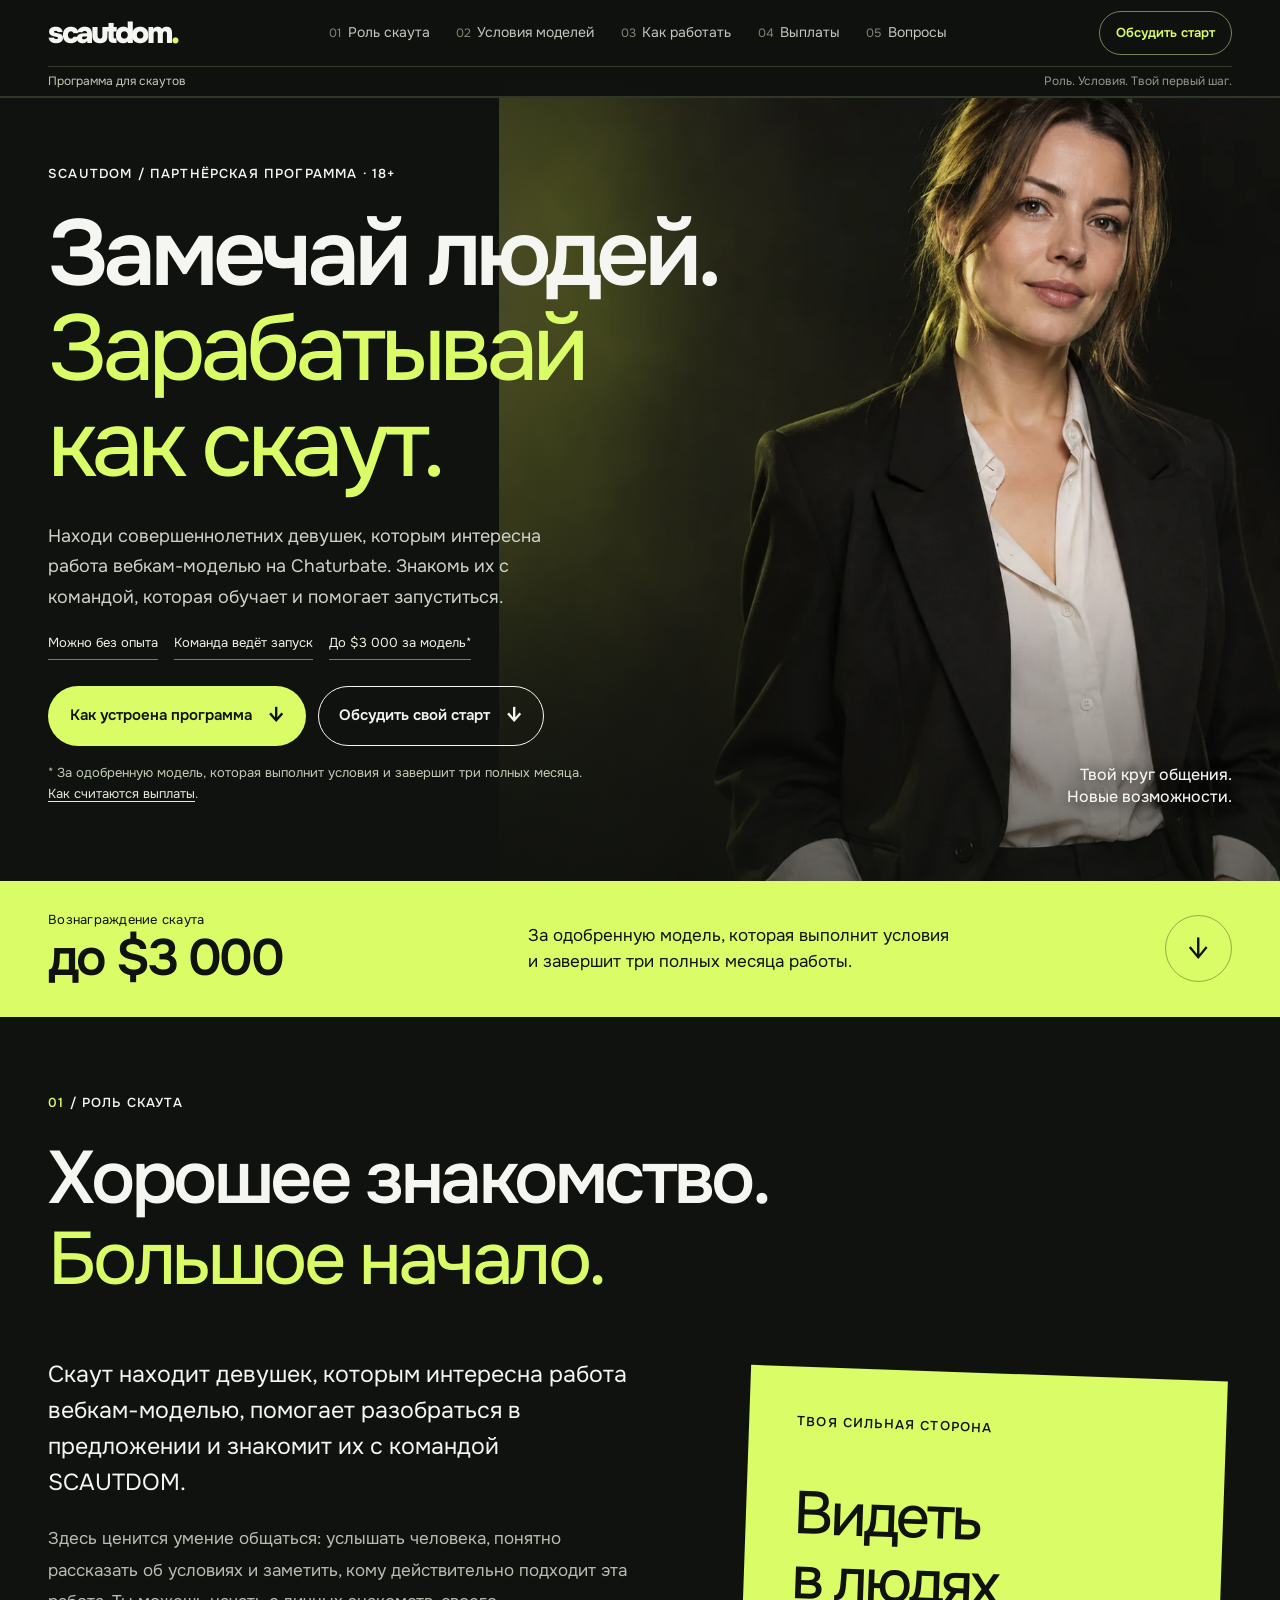
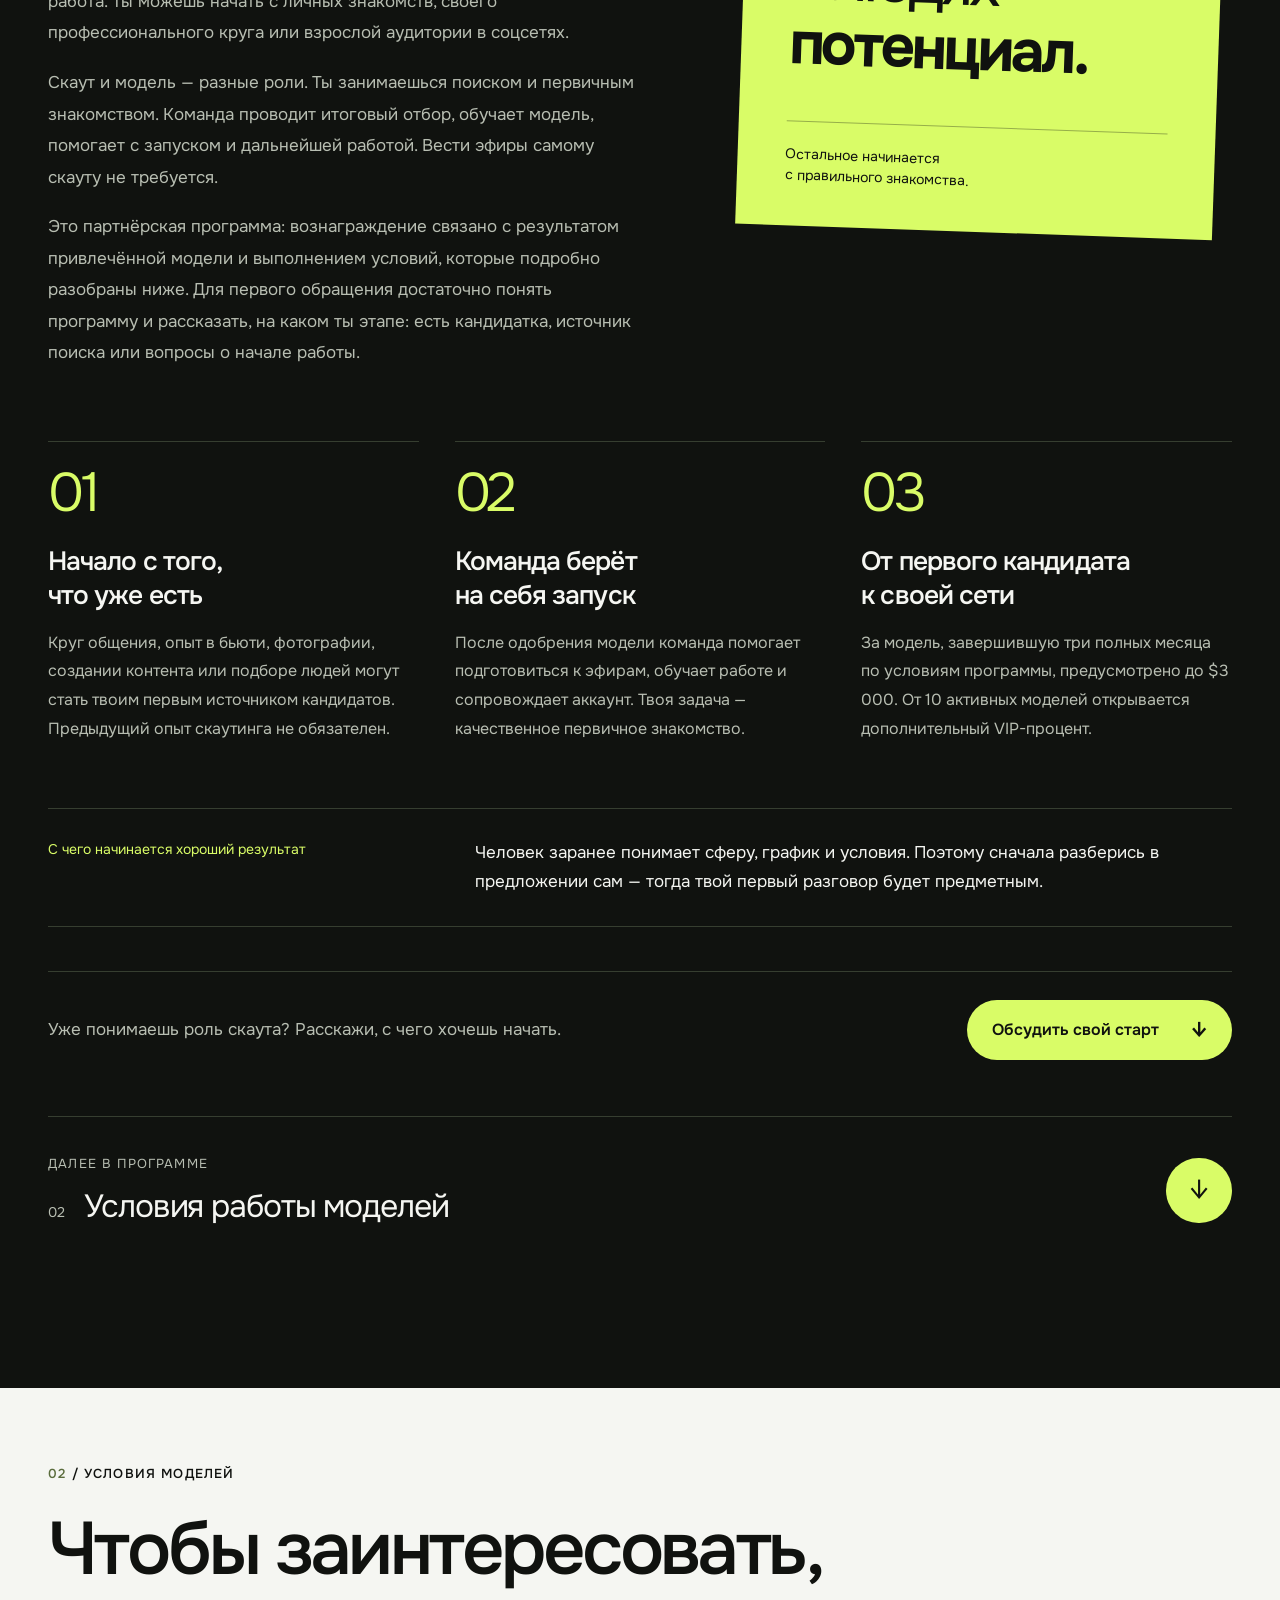
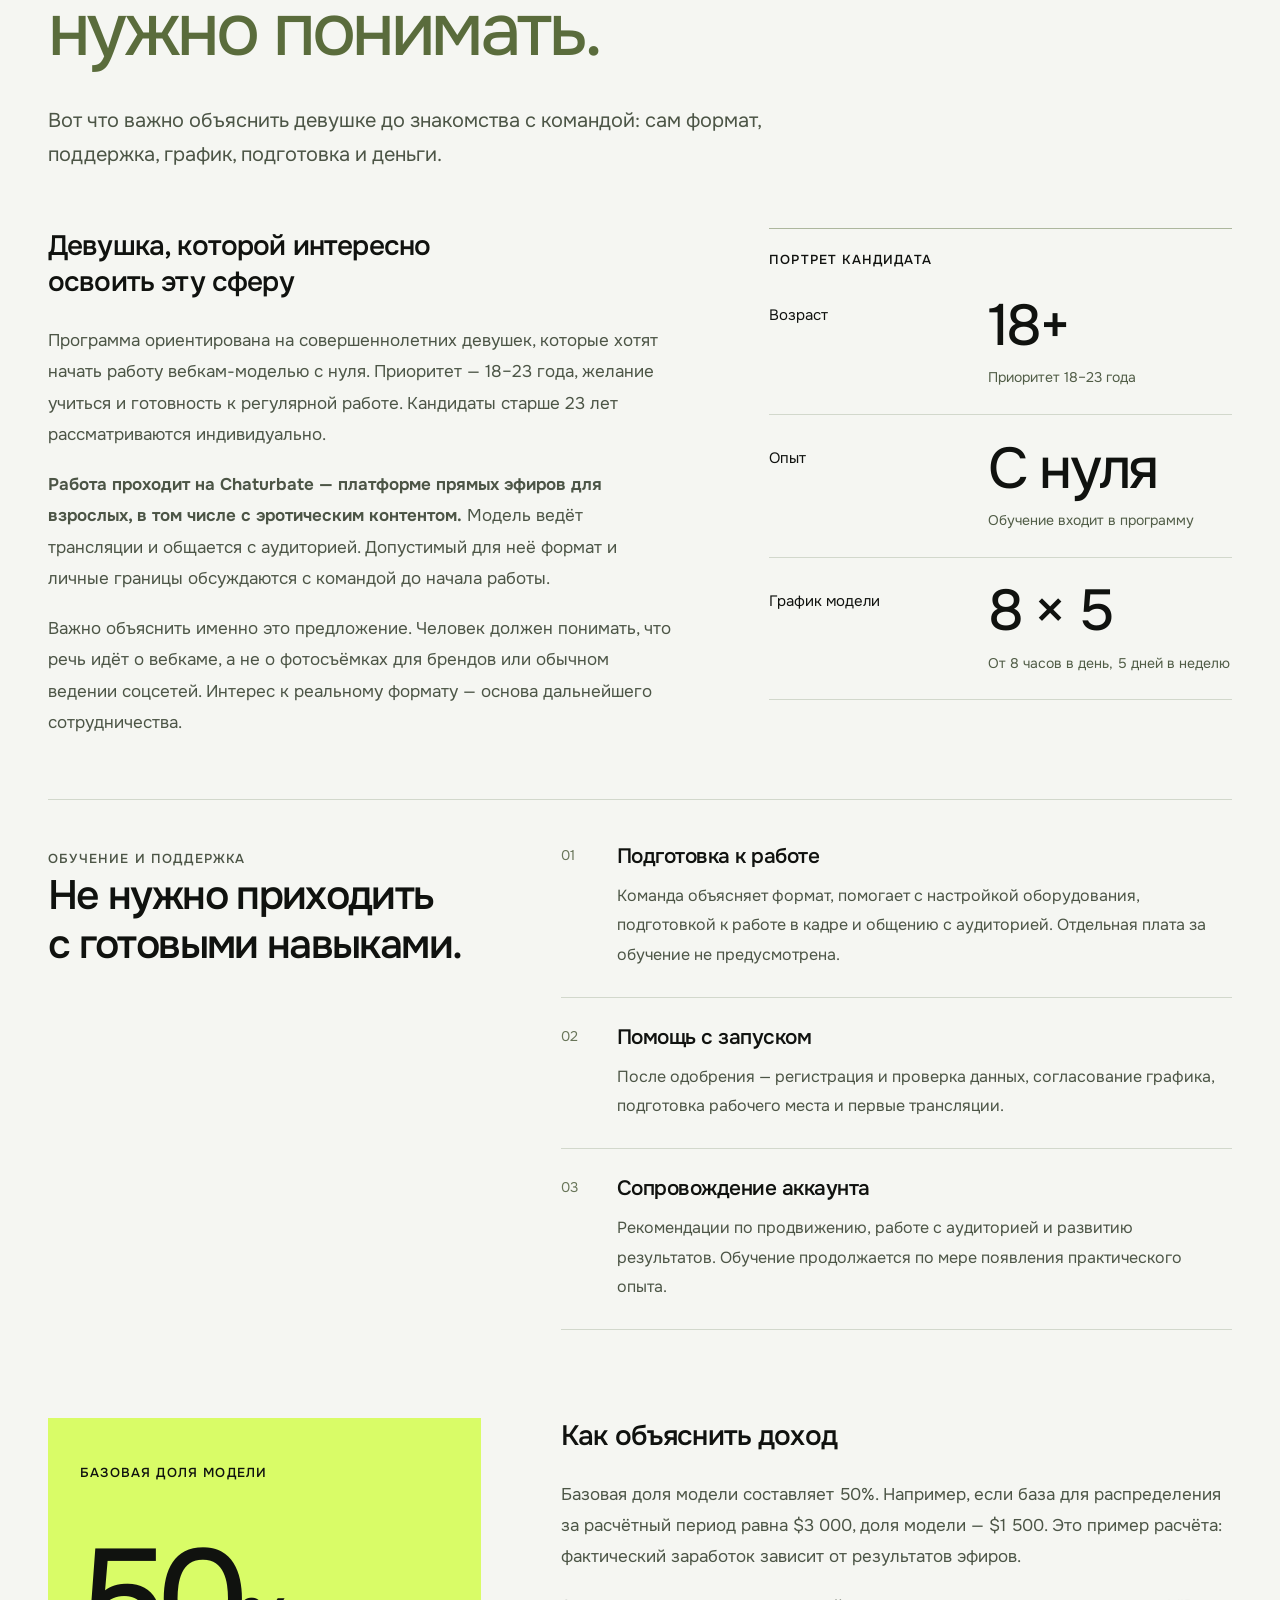
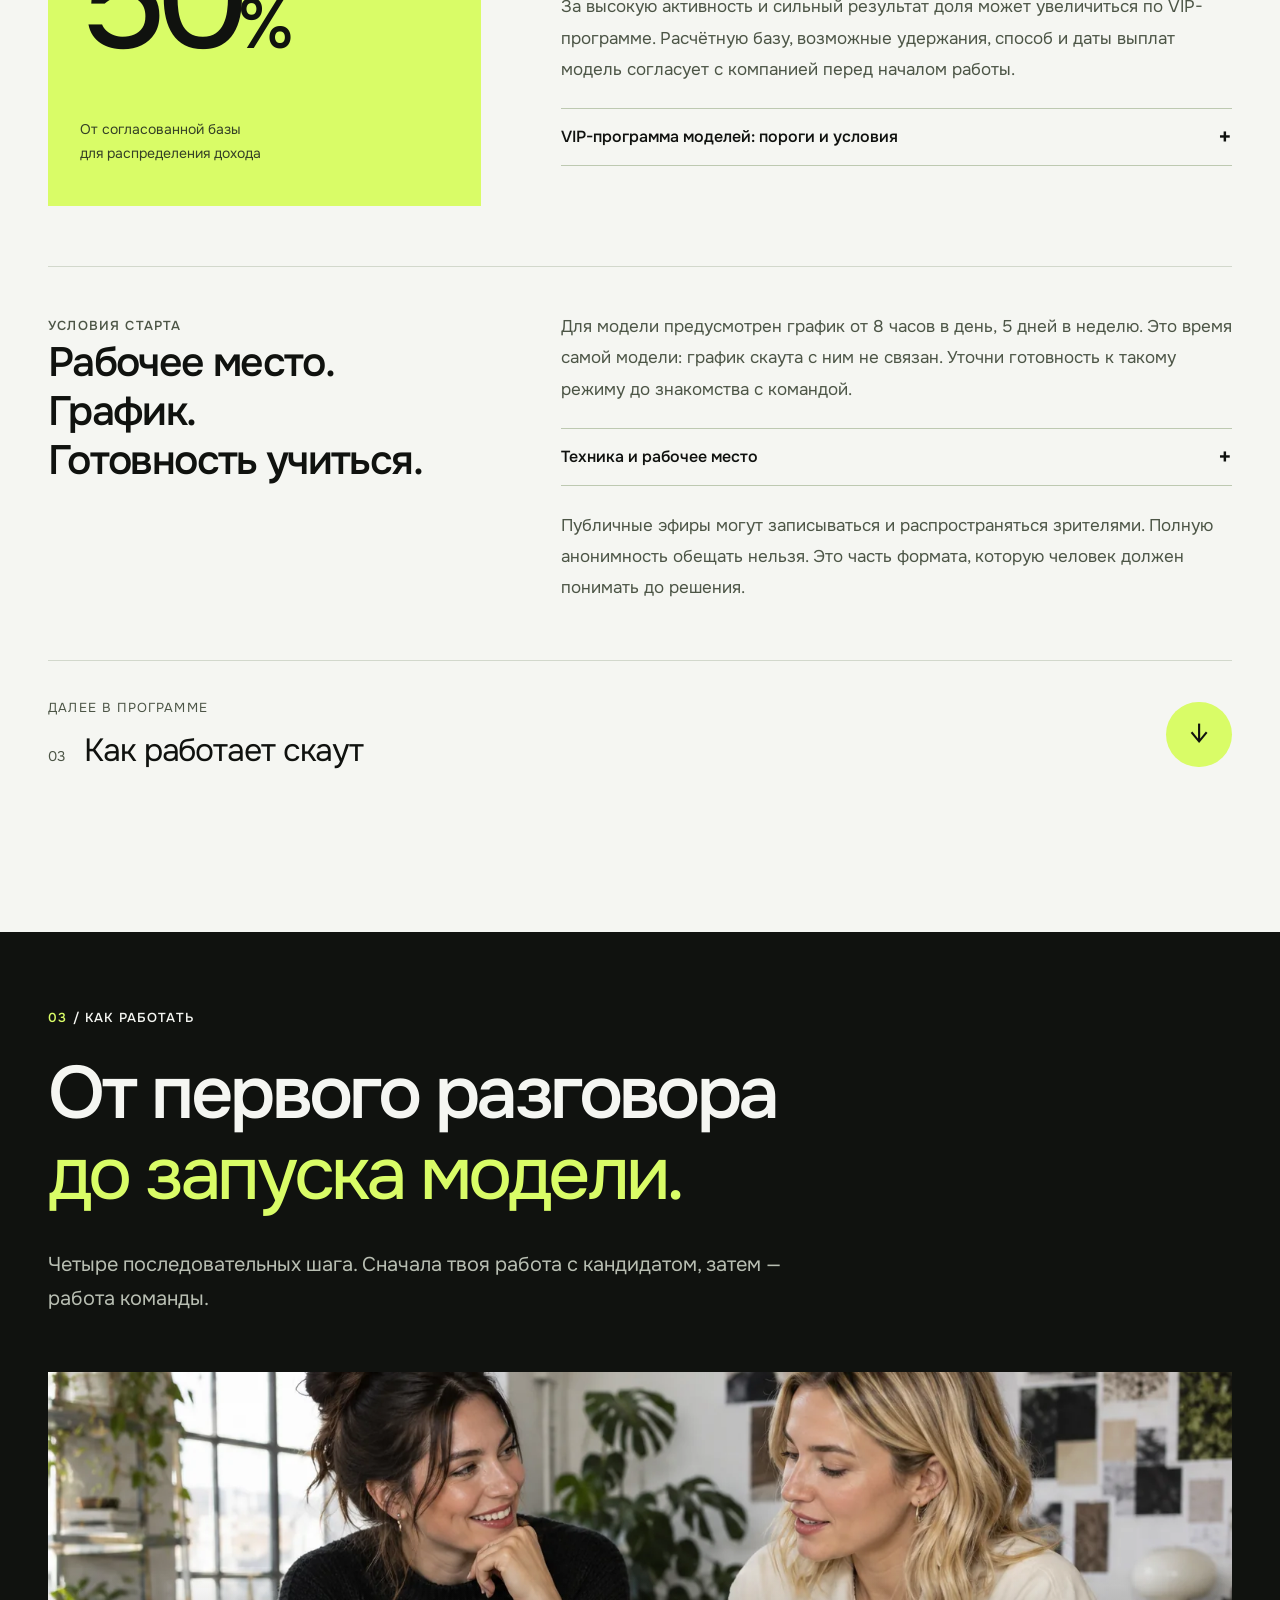
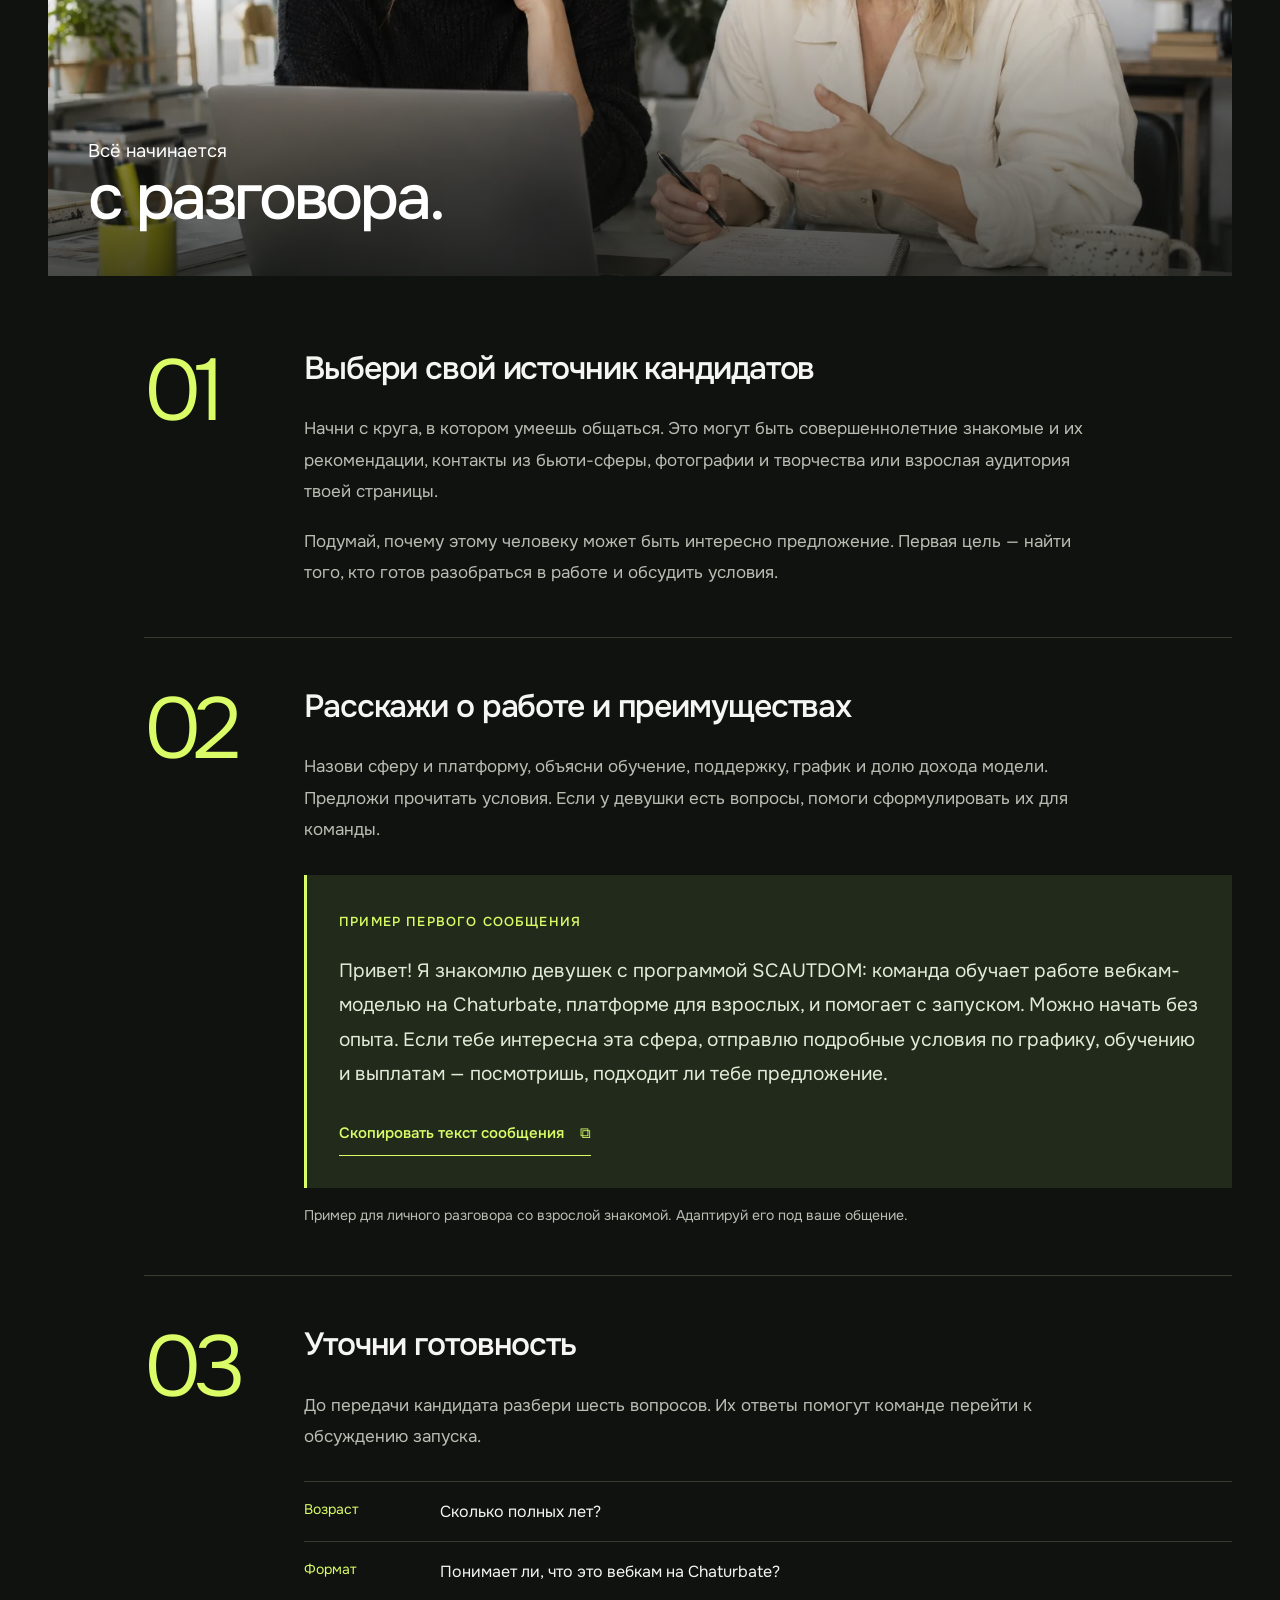
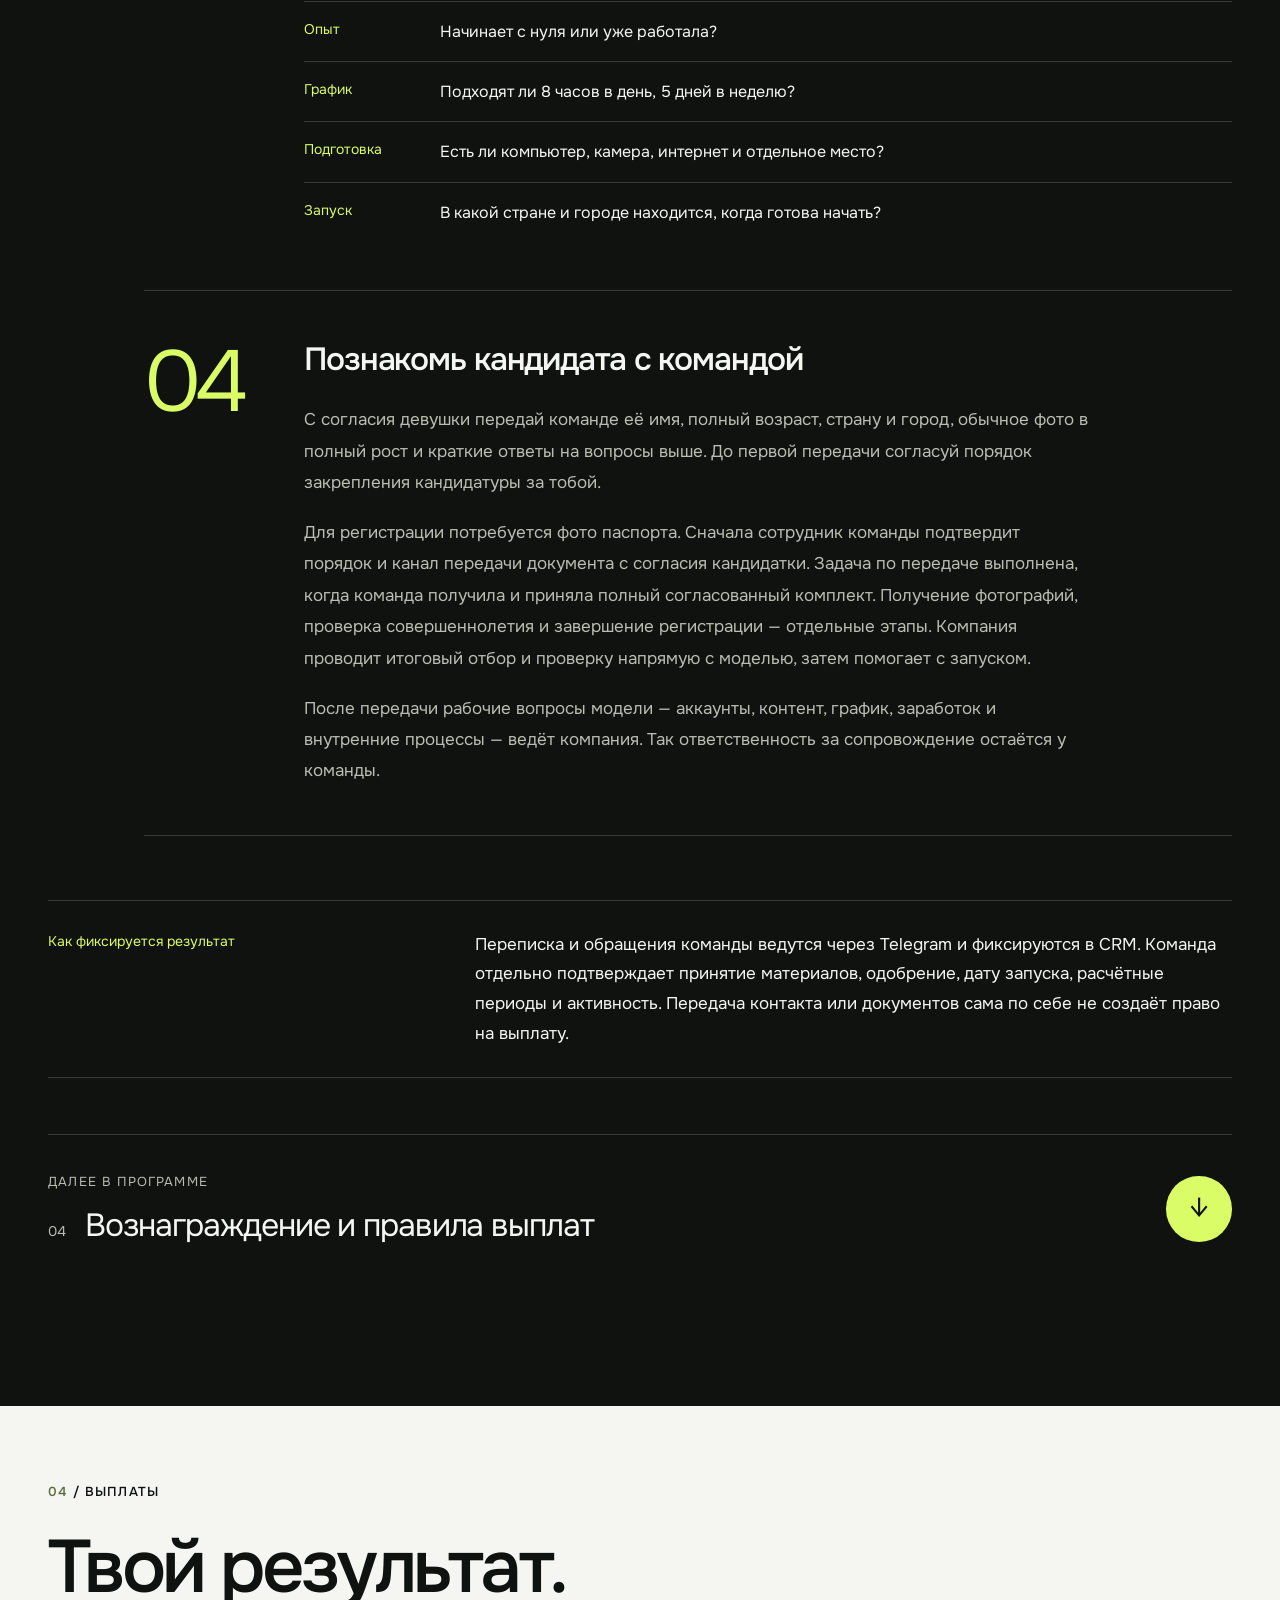
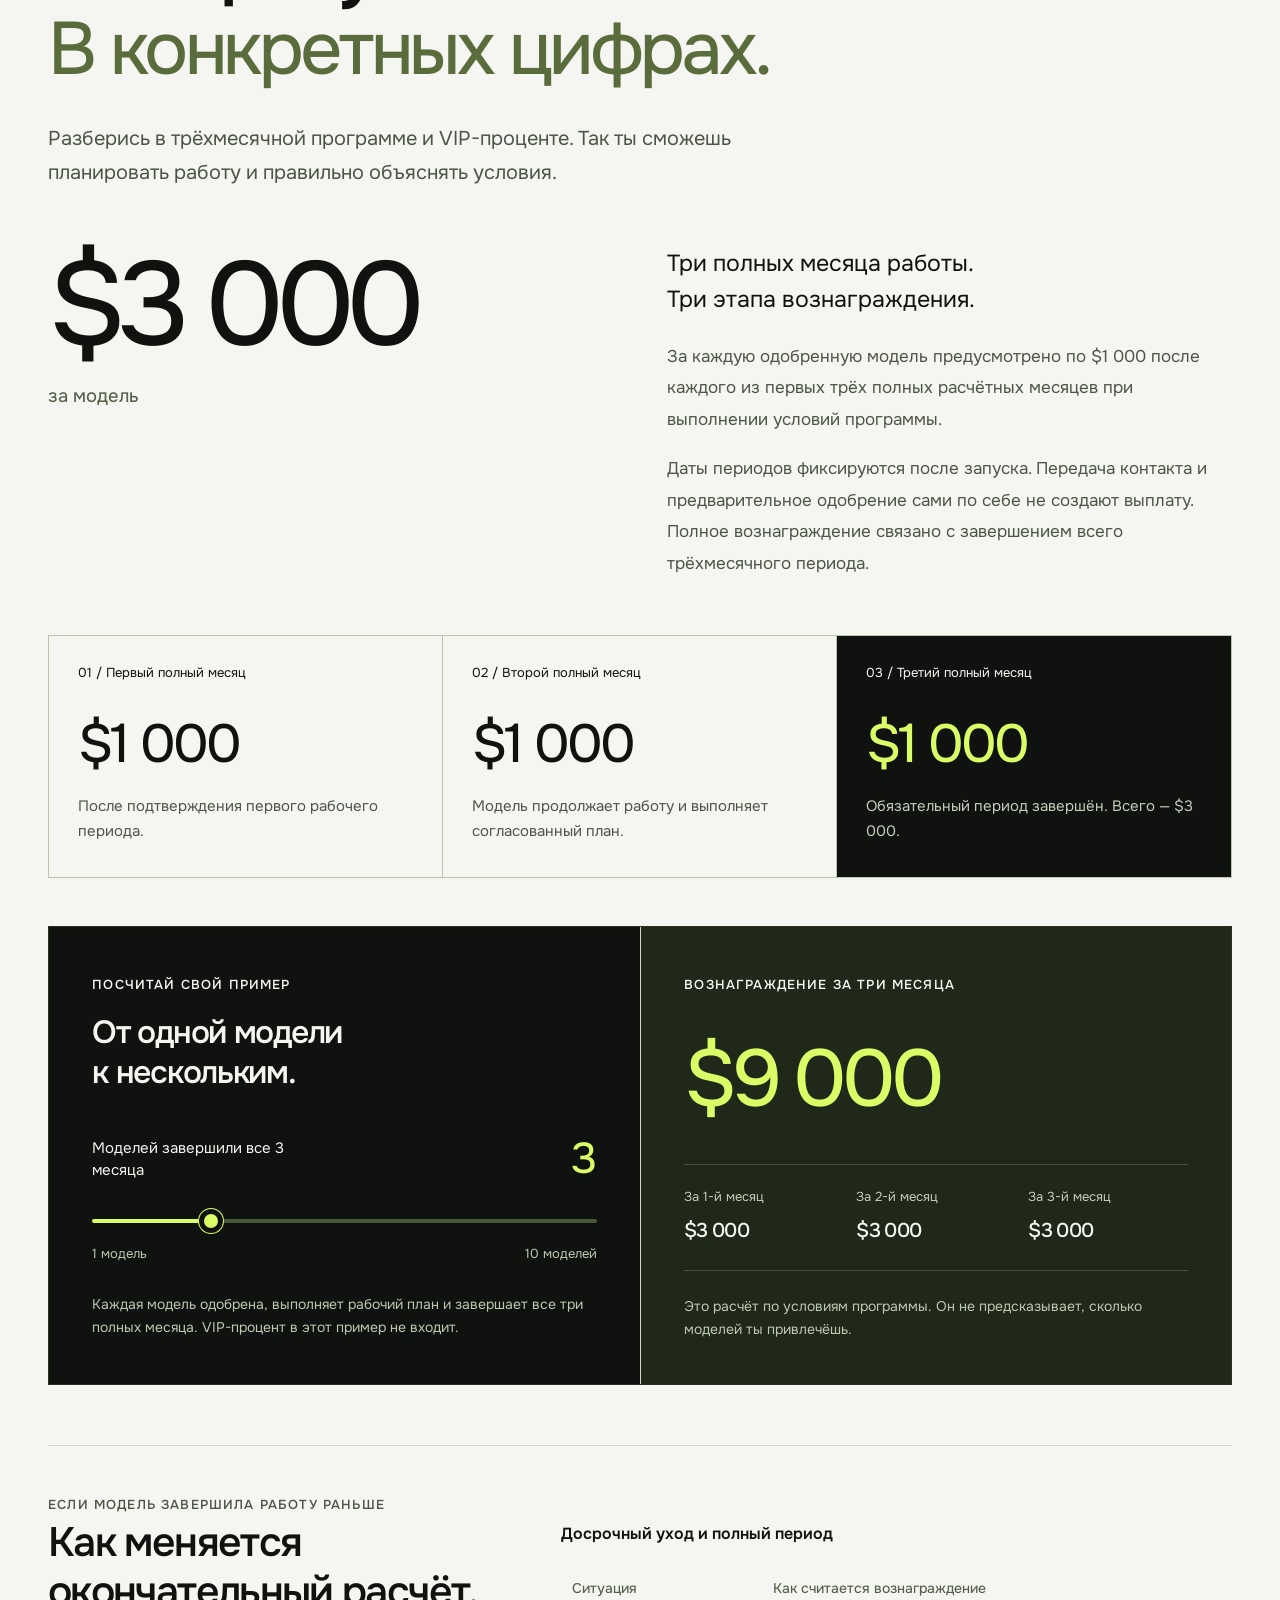
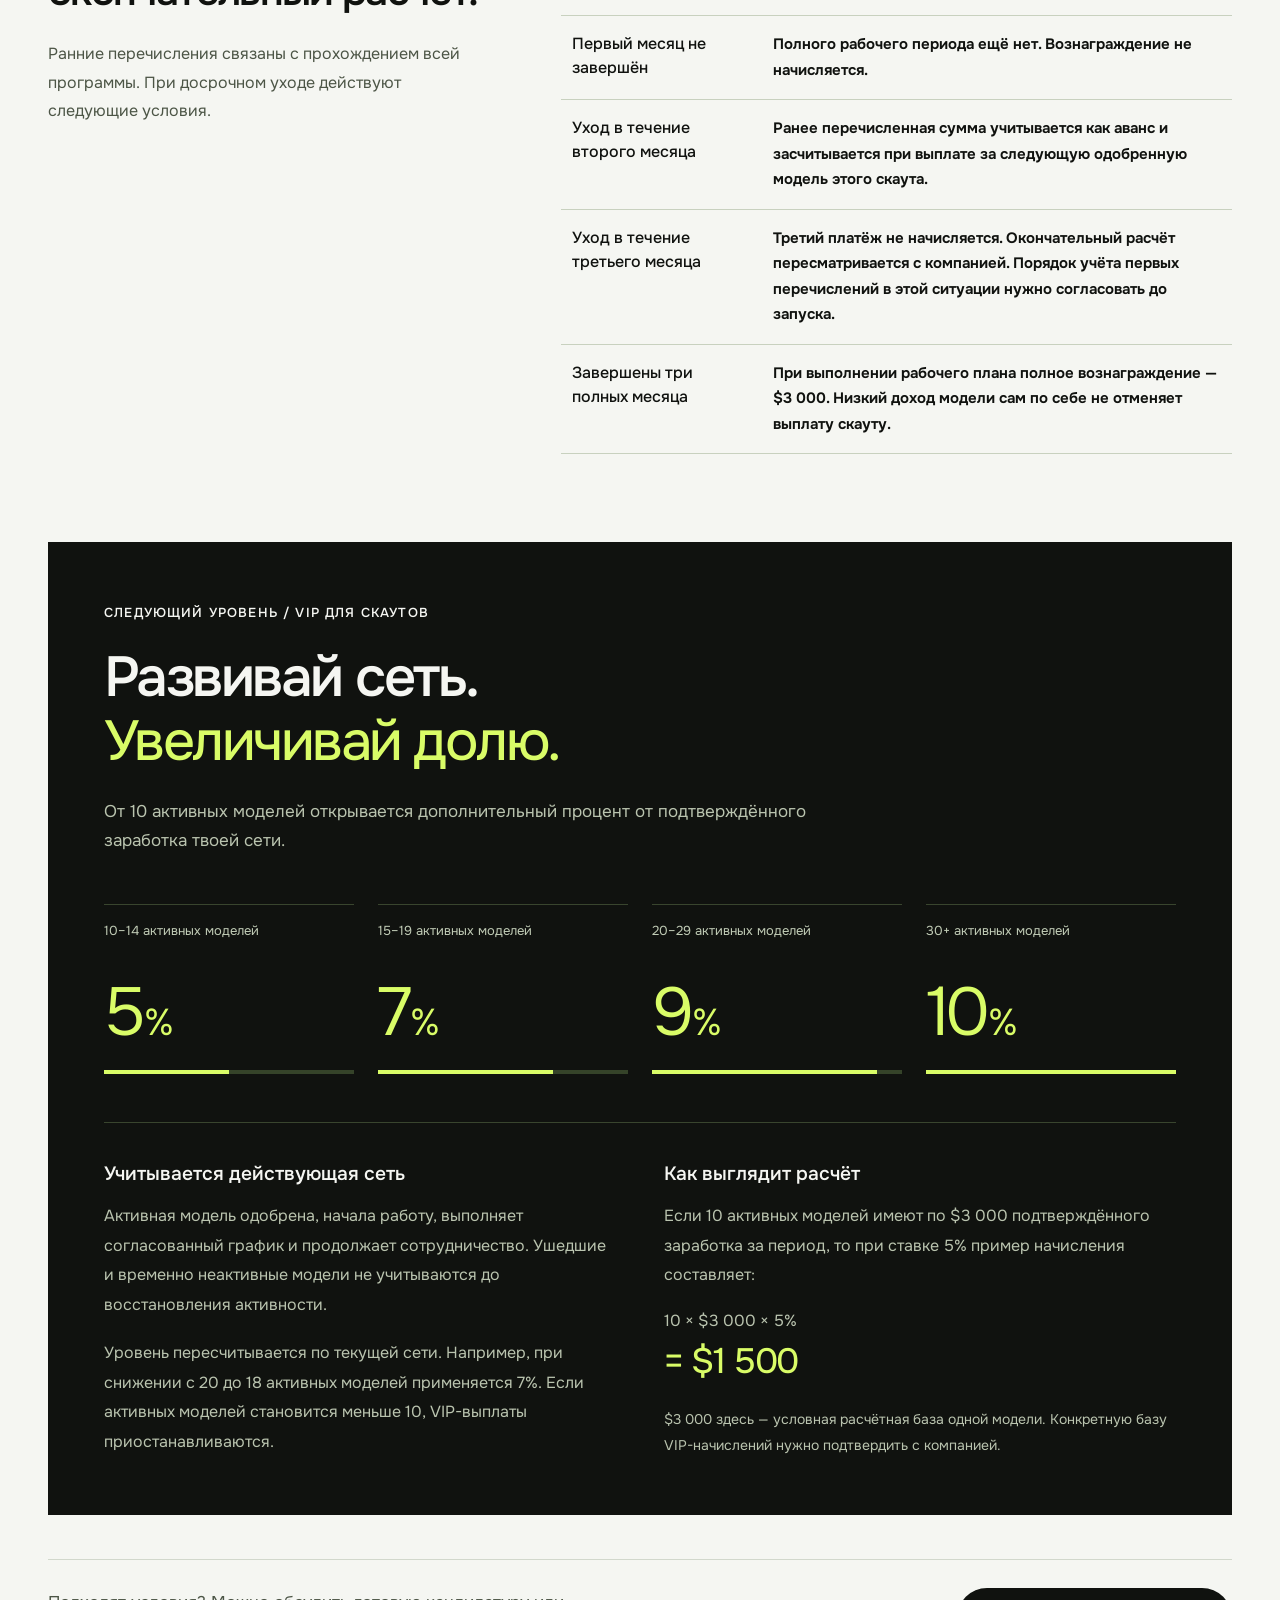
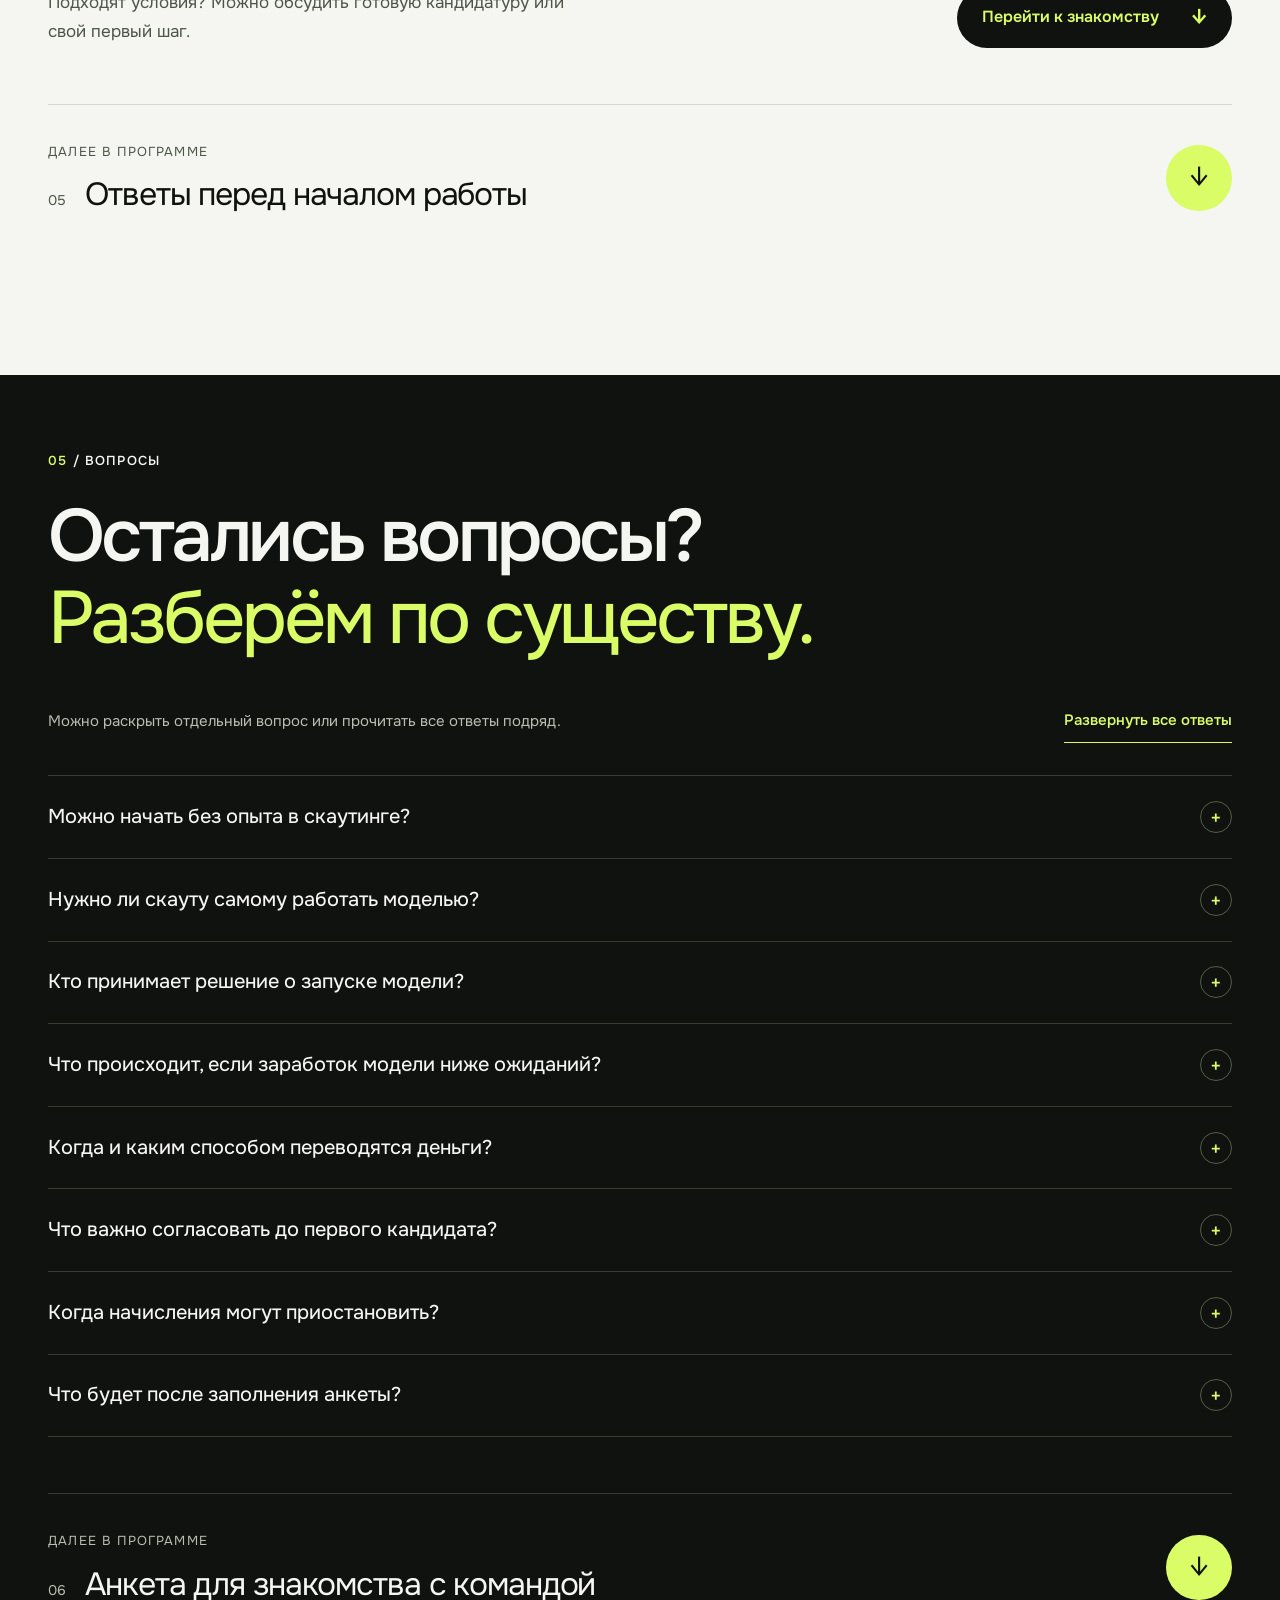
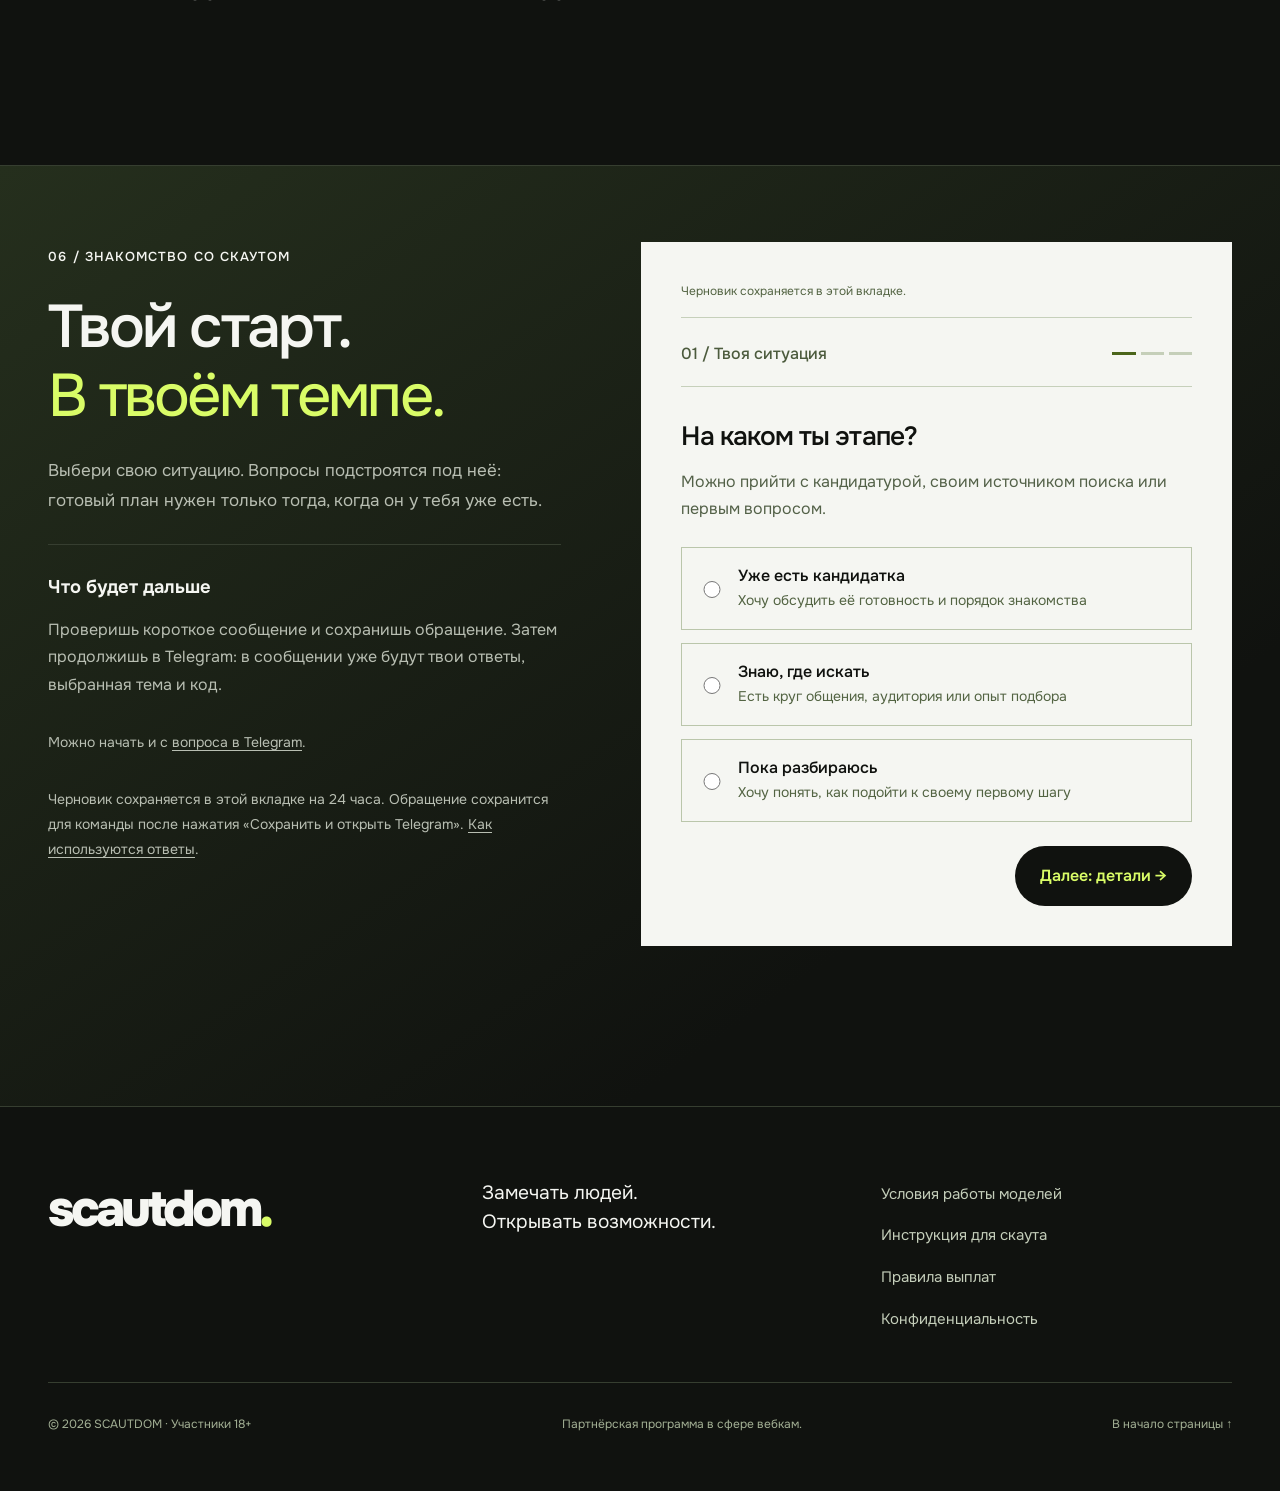
==== commit 4ab07128: "Save reviewed applications before Telegram and retain receipt context" ====
--- a/index.html
+++ b/index.html
@@ -1,5 +1,5 @@
 <!doctype html>
-<html lang="ru"><head><meta charset="utf-8"><meta name="viewport" content="width=device-width, initial-scale=1"><meta name="theme-color" content="#10120f"><meta name="referrer" content="strict-origin-when-cross-origin"><title>SCAUTDOM — работа скаутом: программа, условия и выплаты</title><meta name="description" content="Работа скаутом SCAUTDOM: можно без опыта, команда помогает моделям с запуском. До $3 000 за модель при выполнении программы. Условия и знакомство с командой."><link rel="canonical" href="https://www.scautdom.com/"><meta property="og:type" content="website"><meta property="og:locale" content="ru_RU"><meta property="og:site_name" content="SCAUTDOM"><meta property="og:title" content="SCAUTDOM — работа скаутом: программа, условия и выплаты"><meta property="og:description" content="Работа скаутом SCAUTDOM: можно без опыта, команда помогает моделям с запуском. До $3 000 за модель при выполнении программы. Условия и знакомство с командой."><meta property="og:url" content="https://www.scautdom.com/"><meta property="og:image" content="https://www.scautdom.com/assets/og.png"><meta property="og:image:width" content="1730"><meta property="og:image:height" content="909"><meta property="og:image:alt" content="SCAUTDOM — работа скаутом. Партнёрская программа 18+."><meta name="twitter:card" content="summary_large_image"><meta name="twitter:title" content="SCAUTDOM — работа скаутом: программа, условия и выплаты"><meta name="twitter:description" content="Работа скаутом SCAUTDOM: можно без опыта, команда помогает моделям с запуском. До $3 000 за модель при выполнении программы. Условия и знакомство с командой."><meta name="twitter:image" content="https://www.scautdom.com/assets/og.png"><link rel="icon" href="/assets/favicon.svg" type="image/svg+xml"><link rel="preload" as="image" href="/assets/portrait.svg"><link rel="stylesheet" href="/assets/typeface.css?v=scout-start-20260906"><link rel="stylesheet" href="/assets/site.css?v=scout-start-20260906"><script src="/assets/lead-core.js?v=scout-start-20260906" defer></script><script src="/assets/site.js?v=scout-start-20260906" defer></script></head><body data-release="scout-start-20260906" data-page="index.html"><a class="skip" href="#main">К содержанию</a>
+<html lang="ru"><head><meta charset="utf-8"><meta name="viewport" content="width=device-width, initial-scale=1"><meta name="theme-color" content="#10120f"><meta name="referrer" content="strict-origin-when-cross-origin"><title>SCAUTDOM — работа скаутом: программа, условия и выплаты</title><meta name="description" content="Работа скаутом SCAUTDOM: можно без опыта, команда помогает моделям с запуском. До $3 000 за модель при выполнении программы. Условия и знакомство с командой."><link rel="canonical" href="https://www.scautdom.com/"><meta property="og:type" content="website"><meta property="og:locale" content="ru_RU"><meta property="og:site_name" content="SCAUTDOM"><meta property="og:title" content="SCAUTDOM — работа скаутом: программа, условия и выплаты"><meta property="og:description" content="Работа скаутом SCAUTDOM: можно без опыта, команда помогает моделям с запуском. До $3 000 за модель при выполнении программы. Условия и знакомство с командой."><meta property="og:url" content="https://www.scautdom.com/"><meta property="og:image" content="https://www.scautdom.com/assets/og.png"><meta property="og:image:width" content="1730"><meta property="og:image:height" content="909"><meta property="og:image:alt" content="SCAUTDOM — работа скаутом. Партнёрская программа 18+."><meta name="twitter:card" content="summary_large_image"><meta name="twitter:title" content="SCAUTDOM — работа скаутом: программа, условия и выплаты"><meta name="twitter:description" content="Работа скаутом SCAUTDOM: можно без опыта, команда помогает моделям с запуском. До $3 000 за модель при выполнении программы. Условия и знакомство с командой."><meta name="twitter:image" content="https://www.scautdom.com/assets/og.png"><link rel="icon" href="/assets/favicon.svg" type="image/svg+xml"><link rel="preload" as="image" href="/assets/portrait.svg"><link rel="stylesheet" href="/assets/typeface.css?v=scout-intake-20260906"><link rel="stylesheet" href="/assets/site.css?v=scout-intake-20260906"><script src="/assets/lead-core.js?v=scout-intake-20260906" defer></script><script src="/assets/site.js?v=scout-intake-20260906" defer></script></head><body data-release="scout-intake-20260906" data-page="index.html"><a class="skip" href="#main">К содержанию</a>
 <header class="header"><div class="header-inner wrap">
 <a class="brand" href="/" aria-label="SCAUTDOM — вся программа">scautdom<span aria-hidden="true">.</span></a>
 <nav class="desktop-nav" aria-label="Разделы программы по порядку"><a href="#role" data-chapter-link="role"><span>01</span>Роль скаута</a><a href="#models" data-chapter-link="models"><span>02</span>Условия моделей</a><a href="#workflow" data-chapter-link="workflow"><span>03</span>Как работать</a><a href="#rewards" data-chapter-link="rewards"><span>04</span>Выплаты</a><a href="#questions" data-chapter-link="questions"><span>05</span>Вопросы</a></nav>
@@ -32,8 +32,8 @@
 <div class="calculator" data-scout-calculator><div class="calc-controls"><span class="eyebrow">Посчитай свой пример</span><h3>От одной модели<br>к нескольким.</h3><div class="range-heading"><label for="model-count">Моделей завершили все 3 месяца</label><output id="model-count-label" for="model-count">3</output></div><input id="model-count" type="range" min="1" max="10" step="1" value="3" aria-describedby="calc-note"><div class="range-labels"><span>1 модель</span><span>10 моделей</span></div><p id="calc-note" class="small">Каждая модель одобрена, выполняет рабочий план и завершает все три полных месяца. VIP-процент в этот пример не входит.</p></div><div class="calc-result"><span class="eyebrow">Вознаграждение за три месяца</span><output class="calc-total" data-total aria-live="polite">$9 000</output><div class="calc-months"><div><span>За 1-й месяц</span><strong data-month>$3 000</strong></div><div><span>За 2-й месяц</span><strong data-month>$3 000</strong></div><div><span>За 3-й месяц</span><strong data-month>$3 000</strong></div></div><p class="small">Это расчёт по условиям программы. Он не предсказывает, сколько моделей ты привлечёшь.</p></div></div>
 <div class="subsection early-section" id="early"><div class="subhead"><span class="eyebrow">Если модель завершила работу раньше</span><h3>Как меняется<br>окончательный расчёт.</h3><p>Ранние перечисления связаны с прохождением всей программы. При досрочном уходе действуют следующие условия.</p></div><div class="table-scroll"><table class="conditions-table"><caption>Досрочный уход и полный период</caption><thead><tr><th scope="col">Ситуация</th><th scope="col">Как считается вознаграждение</th></tr></thead><tbody><tr><th scope="row">Первый месяц не завершён</th><td>Полного рабочего периода ещё нет. Вознаграждение не начисляется.</td></tr><tr><th scope="row">Уход в течение второго месяца</th><td>Ранее перечисленная сумма учитывается как аванс и засчитывается при выплате за следующую одобренную модель этого скаута.</td></tr><tr><th scope="row">Уход в течение третьего месяца</th><td>Третий платёж не начисляется. Окончательный расчёт пересматривается с компанией. Порядок учёта первых перечислений в этой ситуации нужно согласовать до запуска.</td></tr><tr><th scope="row">Завершены три полных месяца</th><td>При выполнении рабочего плана полное вознаграждение — $3 000. Низкий доход модели сам по себе не отменяет выплату скауту.</td></tr></tbody></table></div></div>
 <div class="vip-section" id="vip"><div class="vip-heading"><span class="eyebrow">Следующий уровень / VIP для скаутов</span><h3>Развивай сеть.<br><em>Увеличивай долю.</em></h3><p>От 10 активных моделей открывается дополнительный процент от подтверждённого заработка твоей сети.</p></div><div class="vip-levels"><div><span>10–14 активных моделей</span><strong>5<small>%</small></strong><i style="--level:50%" aria-hidden="true"></i></div><div><span>15–19 активных моделей</span><strong>7<small>%</small></strong><i style="--level:70%" aria-hidden="true"></i></div><div><span>20–29 активных моделей</span><strong>9<small>%</small></strong><i style="--level:90%" aria-hidden="true"></i></div><div><span>30+ активных моделей</span><strong>10<small>%</small></strong><i style="--level:100%" aria-hidden="true"></i></div></div><div class="vip-explanation"><div><h4>Учитывается действующая сеть</h4><p>Активная модель одобрена, начала работу, выполняет согласованный график и продолжает сотрудничество. Ушедшие и временно неактивные модели не учитываются до восстановления активности.</p><p>Уровень пересчитывается по текущей сети. Например, при снижении с 20 до 18 активных моделей применяется 7%. Если активных моделей становится меньше 10, VIP-выплаты приостанавливаются.</p></div><div><h4>Как выглядит расчёт</h4><p>Если 10 активных моделей имеют по $3 000 подтверждённого заработка за период, то при ставке 5% пример начисления составляет:</p><p class="vip-equation">10 × $3 000 × 5%<br><strong>= $1 500</strong></p><p class="small">$3 000 здесь — условная расчётная база одной модели. Конкретную базу VIP-начислений нужно подтвердить с компанией.</p></div></div></div>
-<div class="chapter-action"><p>Подходят условия? Можно обсудить готовую кандидатуру или свой первый шаг.</p><a class="button primary" href="#apply">Перейти к знакомству<span aria-hidden="true">↓</span></a></div><a class="next-chapter" href="#questions"><span class="next-caption">Далее в программе</span><span class="next-name"><small>05</small>Ответы перед началом работы</span><span class="next-arrow" aria-hidden="true">↓</span></a></div></section><section class="chapter " id="questions" data-chapter="05" data-chapter-title="Вопросы"><div class="wrap"><div class="chapter-heading"><p class="eyebrow"><span>05</span> / Вопросы</p><h2>Остались вопросы?<br><em>Разберём по существу.</em></h2></div><div class="faq-toolbar"><p>Можно раскрыть отдельный вопрос или прочитать все ответы подряд.</p><button class="text-link" type="button" data-expand-faq hidden>Развернуть все ответы</button></div><div class="faq"><details><summary>Можно начать без опыта в скаутинге?<span aria-hidden="true">+</span></summary><div class="answer"><p>Да. Изучи программу и выбери в анкете «Пока разбираюсь». Можно обсудить, подходит ли тебе роль скаута и где искать первых кандидатов. Придумывать готовый план для обращения не нужно.</p></div></details><details><summary>Нужно ли скауту самому работать моделью?<span aria-hidden="true">+</span></summary><div class="answer"><p>Нет. Скаут занимается поиском и первичным знакомством. График эфиров, оборудование и доля дохода, описанные в разделе об условиях моделей, относятся к работе модели.</p></div></details><details><summary>Кто принимает решение о запуске модели?<span aria-hidden="true">+</span></summary><div class="answer"><p>Компания проводит итоговый отбор, проверяет совершеннолетие и согласует условия напрямую с моделью. Первичный интерес кандидата ещё не означает одобрение. Скаут помогает передать понятную и достоверную информацию.</p></div></details><details><summary>Что происходит, если заработок модели ниже ожиданий?<span aria-hidden="true">+</span></summary><div class="answer"><p>Если компания одобрила модель, она выполнила согласованный рабочий план и завершила три полных месяца, низкий доход сам по себе не отменяет вознаграждение скауту. Это действует при правдивых данных и соблюдении скаутом условий программы.</p></div></details><details><summary>Когда и каким способом переводятся деньги?<span aria-hidden="true">+</span></summary><div class="answer"><p>На сайте описан порядок начисления после полных расчётных месяцев. Точные даты перевода, валюта, способ и возможные комиссии согласовываются с компанией в Telegram. Завершение рабочего месяца и поступление перевода могут приходиться на разные даты.</p></div></details><details><summary>Что важно согласовать до первого кандидата?<span aria-hidden="true">+</span></summary><div class="answer"><p>Порядок закрепления модели за скаутом, подтверждение одобрения и даты начала, границы расчётных периодов, базу VIP-процента и способ выплаты. Договорённости стоит зафиксировать в переписке до передачи кандидата.</p></div></details><details><summary>Когда начисления могут приостановить?<span aria-hidden="true">+</span></summary><div class="answer"><p>При обоснованных признаках мошенничества: вымышленных кандидатах, дубликатах, ложных данных или фотографиях, а также вмешательстве скаута в работу модели. На период проверки начисления могут приостановить. Подтверждённое нарушение может привести к аннулированию связанных выплат и VIP-процента.</p></div></details><details><summary>Что будет после заполнения анкеты?<span aria-hidden="true">+</span></summary><div class="answer"><p>Сайт подготовит сообщение с твоей ситуацией, ответами и кодом обращения. Черновик сохранится в этой вкладке на 24 часа. Проверь текст, открой Telegram и нажми «Отправить». Само заполнение анкеты или открытие чата ещё не означает, что команда получила обращение.</p></div></details></div><a class="next-chapter" href="#apply"><span class="next-caption">Далее в программе</span><span class="next-name"><small>06</small>Анкета для знакомства с командой</span><span class="next-arrow" aria-hidden="true">↓</span></a></div></section><section class="application chapter" id="apply" data-chapter="06" data-chapter-title="Анкета скаута"><div class="wrap application-grid"><div><span class="eyebrow">06 / Знакомство со скаутом</span><h2>Твой старт.<br><em>В твоём темпе.</em></h2><p>Выбери свою ситуацию. Вопросы подстроятся под неё: готовый план нужен только тогда, когда он у тебя уже есть.</p><div class="application-note"><strong>Что будет дальше</strong><p>Проверишь короткое сообщение и отправишь его в Telegram. В нём уже будут твои ответы, выбранная тема и код обращения.</p></div><p class="small">Можно начать и с <a href="https://t.me/scauttdom" target="_blank" rel="noopener noreferrer" data-direct-chat>вопроса в Telegram</a>.</p><p class="small">Черновик сохраняется в этой вкладке на 24 часа. Команда увидит ответы после отправки сообщения тобой. <a href="/privacy.html">Как используются ответы</a>.</p></div><div><noscript><div class="quiz"><p>Для анкеты нужен JavaScript. Если тебе есть 18 лет, напиши в Telegram свою роль, понимание вебкам-формата и план начала работы.</p><a href="https://t.me/scauttdom" rel="noopener noreferrer">Открыть @scauttdom ↗</a></div></noscript><form class="quiz" data-quiz="scout" hidden><div class="draft-bar"><p data-draft-status role="status">Черновик сохраняется в этой вкладке.</p><button type="button" class="text-link" data-clear-draft hidden>Удалить черновик</button></div><div class="quiz-top"><p data-counter aria-live="polite">01 / Твой старт</p><div class="progress" aria-hidden="true"><i></i><i></i><i></i></div></div><fieldset data-step><legend tabindex="-1">На каком ты этапе?</legend><p class="muted">Можно прийти с кандидатурой, своим источником поиска или первым вопросом.</p><div class="choices readiness-choices"><label class="choice"><input type="radio" name="readiness" value="candidate" required><span><strong>Уже есть кандидатка</strong><small>Хочу обсудить её готовность и порядок знакомства</small></span></label><label class="choice"><input type="radio" name="readiness" value="source" required><span><strong>Знаю, где искать</strong><small>Есть круг общения, аудитория или опыт подбора</small></span></label><label class="choice"><input type="radio" name="readiness" value="exploring" required><span><strong>Пока разбираюсь</strong><small>Хочу понять, как подойти к своему первому шагу</small></span></label></div></fieldset><fieldset data-step hidden disabled><legend tabindex="-1">Расскажи о своей ситуации</legend><p class="route-tip" data-route-tip></p><label class="field"><span>Как к тебе обращаться?</span><input name="name" autocomplete="given-name" maxlength="50" required placeholder="Имя или псевдоним"></label>
+<div class="chapter-action"><p>Подходят условия? Можно обсудить готовую кандидатуру или свой первый шаг.</p><a class="button primary" href="#apply">Перейти к знакомству<span aria-hidden="true">↓</span></a></div><a class="next-chapter" href="#questions"><span class="next-caption">Далее в программе</span><span class="next-name"><small>05</small>Ответы перед началом работы</span><span class="next-arrow" aria-hidden="true">↓</span></a></div></section><section class="chapter " id="questions" data-chapter="05" data-chapter-title="Вопросы"><div class="wrap"><div class="chapter-heading"><p class="eyebrow"><span>05</span> / Вопросы</p><h2>Остались вопросы?<br><em>Разберём по существу.</em></h2></div><div class="faq-toolbar"><p>Можно раскрыть отдельный вопрос или прочитать все ответы подряд.</p><button class="text-link" type="button" data-expand-faq hidden>Развернуть все ответы</button></div><div class="faq"><details><summary>Можно начать без опыта в скаутинге?<span aria-hidden="true">+</span></summary><div class="answer"><p>Да. Изучи программу и выбери в анкете «Пока разбираюсь». Можно обсудить, подходит ли тебе роль скаута и где искать первых кандидатов. Придумывать готовый план для обращения не нужно.</p></div></details><details><summary>Нужно ли скауту самому работать моделью?<span aria-hidden="true">+</span></summary><div class="answer"><p>Нет. Скаут занимается поиском и первичным знакомством. График эфиров, оборудование и доля дохода, описанные в разделе об условиях моделей, относятся к работе модели.</p></div></details><details><summary>Кто принимает решение о запуске модели?<span aria-hidden="true">+</span></summary><div class="answer"><p>Компания проводит итоговый отбор, проверяет совершеннолетие и согласует условия напрямую с моделью. Первичный интерес кандидата ещё не означает одобрение. Скаут помогает передать понятную и достоверную информацию.</p></div></details><details><summary>Что происходит, если заработок модели ниже ожиданий?<span aria-hidden="true">+</span></summary><div class="answer"><p>Если компания одобрила модель, она выполнила согласованный рабочий план и завершила три полных месяца, низкий доход сам по себе не отменяет вознаграждение скауту. Это действует при правдивых данных и соблюдении скаутом условий программы.</p></div></details><details><summary>Когда и каким способом переводятся деньги?<span aria-hidden="true">+</span></summary><div class="answer"><p>На сайте описан порядок начисления после полных расчётных месяцев. Точные даты перевода, валюта, способ и возможные комиссии согласовываются с компанией в Telegram. Завершение рабочего месяца и поступление перевода могут приходиться на разные даты.</p></div></details><details><summary>Что важно согласовать до первого кандидата?<span aria-hidden="true">+</span></summary><div class="answer"><p>Порядок закрепления модели за скаутом, подтверждение одобрения и даты начала, границы расчётных периодов, базу VIP-процента и способ выплаты. Договорённости стоит зафиксировать в переписке до передачи кандидата.</p></div></details><details><summary>Когда начисления могут приостановить?<span aria-hidden="true">+</span></summary><div class="answer"><p>При обоснованных признаках мошенничества: вымышленных кандидатах, дубликатах, ложных данных или фотографиях, а также вмешательстве скаута в работу модели. На период проверки начисления могут приостановить. Подтверждённое нарушение может привести к аннулированию связанных выплат и VIP-процента.</p></div></details><details><summary>Что будет после заполнения анкеты?<span aria-hidden="true">+</span></summary><div class="answer"><p>Сайт подготовит сообщение с твоей ситуацией, ответами и кодом. По кнопке «Сохранить и открыть Telegram» обращение сначала сохраняется для команды. Затем в Telegram нажми «Отправить», чтобы начать разговор. Если сохранение недоступно, можно скопировать текст или открыть Telegram напрямую. Заполнение черновика само по себе ничего не отправляет.</p></div></details></div><a class="next-chapter" href="#apply"><span class="next-caption">Далее в программе</span><span class="next-name"><small>06</small>Анкета для знакомства с командой</span><span class="next-arrow" aria-hidden="true">↓</span></a></div></section><section class="application chapter" id="apply" data-chapter="06" data-chapter-title="Анкета скаута"><div class="wrap application-grid"><div><span class="eyebrow">06 / Знакомство со скаутом</span><h2>Твой старт.<br><em>В твоём темпе.</em></h2><p>Выбери свою ситуацию. Вопросы подстроятся под неё: готовый план нужен только тогда, когда он у тебя уже есть.</p><div class="application-note"><strong>Что будет дальше</strong><p>Проверишь короткое сообщение и сохранишь обращение. Затем продолжишь в Telegram: в сообщении уже будут твои ответы, выбранная тема и код.</p></div><p class="small">Можно начать и с <a href="https://t.me/scauttdom" target="_blank" rel="noopener noreferrer" data-direct-chat>вопроса в Telegram</a>.</p><p class="small">Черновик сохраняется в этой вкладке на 24 часа. Обращение сохранится для команды после нажатия «Сохранить и открыть Telegram». <a href="/privacy.html">Как используются ответы</a>.</p></div><div><noscript><div class="quiz"><p>Для анкеты нужен JavaScript. Если тебе есть 18 лет, напиши в Telegram свою роль, понимание вебкам-формата и план начала работы.</p><a href="https://t.me/scauttdom" rel="noopener noreferrer">Открыть @scauttdom ↗</a></div></noscript><form class="quiz" data-quiz="scout" hidden><div class="draft-bar"><p data-draft-status role="status">Черновик сохраняется в этой вкладке.</p><button type="button" class="text-link" data-clear-draft hidden>Удалить черновик</button></div><div class="quiz-top"><p data-counter aria-live="polite">01 / Твой старт</p><div class="progress" aria-hidden="true"><i></i><i></i><i></i></div></div><fieldset data-step><legend tabindex="-1">На каком ты этапе?</legend><p class="muted">Можно прийти с кандидатурой, своим источником поиска или первым вопросом.</p><div class="choices readiness-choices"><label class="choice"><input type="radio" name="readiness" value="candidate" required><span><strong>Уже есть кандидатка</strong><small>Хочу обсудить её готовность и порядок знакомства</small></span></label><label class="choice"><input type="radio" name="readiness" value="source" required><span><strong>Знаю, где искать</strong><small>Есть круг общения, аудитория или опыт подбора</small></span></label><label class="choice"><input type="radio" name="readiness" value="exploring" required><span><strong>Пока разбираюсь</strong><small>Хочу понять, как подойти к своему первому шагу</small></span></label></div></fieldset><fieldset data-step hidden disabled><legend tabindex="-1">Расскажи о своей ситуации</legend><p class="route-tip" data-route-tip></p><label class="field"><span>Как к тебе обращаться?</span><input name="name" autocomplete="given-name" maxlength="50" required placeholder="Имя или псевдоним"></label>
 <div data-route="candidate" hidden><label class="field"><span>Что вы уже обсудили?</span><select name="candidate_stage" required><option value="">Выбери ответ</option><option value="interest">Ей интересен формат, готова поговорить с командой</option><option value="questions">Рассказал(а) о формате, пока есть вопросы</option><option value="not_discussed">Пока только думаю предложить</option></select></label><label class="field"><span>Что нужно обсудить перед знакомством? <small>Необязательно</small></span><textarea name="candidate_context" maxlength="400" rows="3" placeholder="Например: хочет начать с нуля и уточнить подготовку техники. Без имени, контактов и документов кандидатки."></textarea></label></div>
 <div data-route="source" hidden><label class="field"><span>Где планируешь искать?</span><select name="source" required><option value="">Выбери источник</option><option value="network">Личные знакомства</option><option value="audience">Своя аудитория</option><option value="recruiting">Опыт подбора</option><option value="other">Другой источник</option></select></label><label class="field"><span>Какой первый шаг хочешь сделать?</span><textarea name="plan" maxlength="400" required rows="3" placeholder="Например: поговорю со взрослыми знакомыми из бьюти-сферы, которым интересен вебкам."></textarea></label></div>
 <div data-route="exploring" hidden><label class="field"><span>Что сейчас интересует?</span><select name="interest" required><option value="">Выбери тему</option><option value="role">Как устроена работа скаута</option><option value="search">Где искать первых кандидатов</option><option value="payments">Условия вознаграждения</option><option value="fit">Подойдёт ли это мне</option></select></label><label class="field"><span>Пара слов о себе <small>Необязательно</small></span><textarea name="background" maxlength="400" rows="3" placeholder="Твой опыт или круг общения — если хочешь рассказать."></textarea></label></div>
-<label class="field"><span>Твой вопрос команде <small>Необязательно</small></span><textarea name="question" maxlength="240" rows="2" placeholder="Если тема уже выбрана выше, повторять её не нужно"></textarea></label><label class="check"><input type="checkbox" name="age" value="adult" required><span>Мне исполнилось 18 лет.</span></label><label class="check"><input type="checkbox" name="terms" value="yes" required><span>Понимаю формат вебкам 18+ на Chaturbate. Буду объяснять его заранее и передавать сведения о совершеннолетних кандидатках с их согласия. Изучил(а) <a href="/payments.html" target="_blank" rel="noopener">условия выплат</a>, включая три полных месяца и перерасчёт.</span></label></fieldset><fieldset data-step hidden disabled><legend tabindex="-1">Проверь сообщение перед отправкой.</legend><p class="route-tip" data-review-status></p><label class="field"><span>Текст для команды — проверь перед отправкой</span><textarea class="review-message" data-message readonly rows="10"></textarea></label><div class="actions"><a class="button primary" data-telegram href="https://t.me/scauttdom" target="_blank" rel="noopener noreferrer">Открыть чат в Telegram →</a><button type="button" class="button outline" data-copy>Скопировать</button></div><p class="small">В Telegram нажми «Отправить». Если текст не подставился, скопируй его и вставь в чат <strong>@scauttdom</strong>.</p><p class="small" data-copy-status role="status"></p><button type="button" class="back" data-edit>← Изменить ответы</button></fieldset><p class="form-error" data-error role="alert"></p><div class="quiz-actions" data-controls><button type="button" class="back" data-back hidden>← Назад</button><button type="submit" class="button primary" data-next>Далее →</button></div></form></div></div></section></main><footer class="footer"><div class="wrap"><div class="footer-top"><a class="brand" href="/">scautdom<span>.</span></a><p>Замечать людей.<br>Открывать возможности.</p><nav aria-label="Справочные страницы"><a href="/model.html">Условия работы моделей</a><a href="/scout.html">Инструкция для скаута</a><a href="/payments.html">Правила выплат</a><a href="/privacy.html">Конфиденциальность</a></nav></div><div class="footer-bottom"><span>© 2026 SCAUTDOM · Участники 18+</span><span>Партнёрская программа в сфере вебкам.</span><a href="#main">В начало страницы ↑</a></div></div></footer></body></html>+<label class="field"><span>Твой вопрос команде <small>Необязательно</small></span><textarea name="question" maxlength="240" rows="2" placeholder="Если тема уже выбрана выше, повторять её не нужно"></textarea></label><label class="check"><input type="checkbox" name="age" value="adult" required><span>Мне исполнилось 18 лет.</span></label><label class="check"><input type="checkbox" name="terms" value="yes" required><span>Понимаю формат вебкам 18+ на Chaturbate. Буду объяснять его заранее и передавать сведения о совершеннолетних кандидатках с их согласия. Изучил(а) <a href="/payments.html" target="_blank" rel="noopener">условия выплат</a>, включая три полных месяца и перерасчёт.</span></label></fieldset><fieldset data-step hidden disabled><legend tabindex="-1">Проверь сообщение перед отправкой.</legend><p class="route-tip" data-review-status></p><label class="field"><span>Текст для команды — проверь перед отправкой</span><textarea class="review-message" data-message readonly rows="10"></textarea></label><label class="form-trap" aria-hidden="true">Сайт<input name="website" tabindex="-1" autocomplete="off"></label><div class="actions"><button type="button" class="button primary" data-save-application>Сохранить и открыть Telegram →</button><a class="button outline" data-telegram href="https://t.me/scauttdom" target="_blank" rel="noopener noreferrer">Только открыть Telegram ↗</a><button type="button" class="button outline" data-copy>Скопировать</button></div><p class="small">Сохранение не отправляет сообщение за тебя. В Telegram нажми «Отправить». Если текст не подставился, скопируй его и вставь в чат <strong>@scauttdom</strong>.</p><p class="small" data-save-status role="status"></p><p class="small" data-copy-status role="status"></p><button type="button" class="back" data-edit>← Изменить ответы</button></fieldset><p class="form-error" data-error role="alert"></p><div class="quiz-actions" data-controls><button type="button" class="back" data-back hidden>← Назад</button><button type="submit" class="button primary" data-next>Далее →</button></div></form></div></div></section></main><footer class="footer"><div class="wrap"><div class="footer-top"><a class="brand" href="/">scautdom<span>.</span></a><p>Замечать людей.<br>Открывать возможности.</p><nav aria-label="Справочные страницы"><a href="/model.html">Условия работы моделей</a><a href="/scout.html">Инструкция для скаута</a><a href="/payments.html">Правила выплат</a><a href="/privacy.html">Конфиденциальность</a></nav></div><div class="footer-bottom"><span>© 2026 SCAUTDOM · Участники 18+</span><span>Партнёрская программа в сфере вебкам.</span><a href="#main">В начало страницы ↑</a></div></div></footer></body></html>
--- a/assets/site.css
+++ b/assets/site.css
@@ -70,3 +70,7 @@
 .mobile-cta{display:none}
 @media(max-width:700px){.desktop-cta{display:none}.mobile-cta{display:inline}.conditions-table{min-width:0}.conditions-table th,.conditions-table td{padding:.9rem .65rem;font-size:.875rem;overflow-wrap:anywhere}.conditions-table th:first-child{width:35%}}
 @media(max-width:360px){.header .brand{font-size:1.4rem}}
+
+.form-trap{position:absolute!important;width:1px!important;height:1px!important;overflow:hidden!important;clip-path:inset(50%);white-space:nowrap}
+.quiz [data-save-application]{flex-basis:100%}
+.quiz [data-save-application]:disabled{opacity:.7;cursor:wait}
